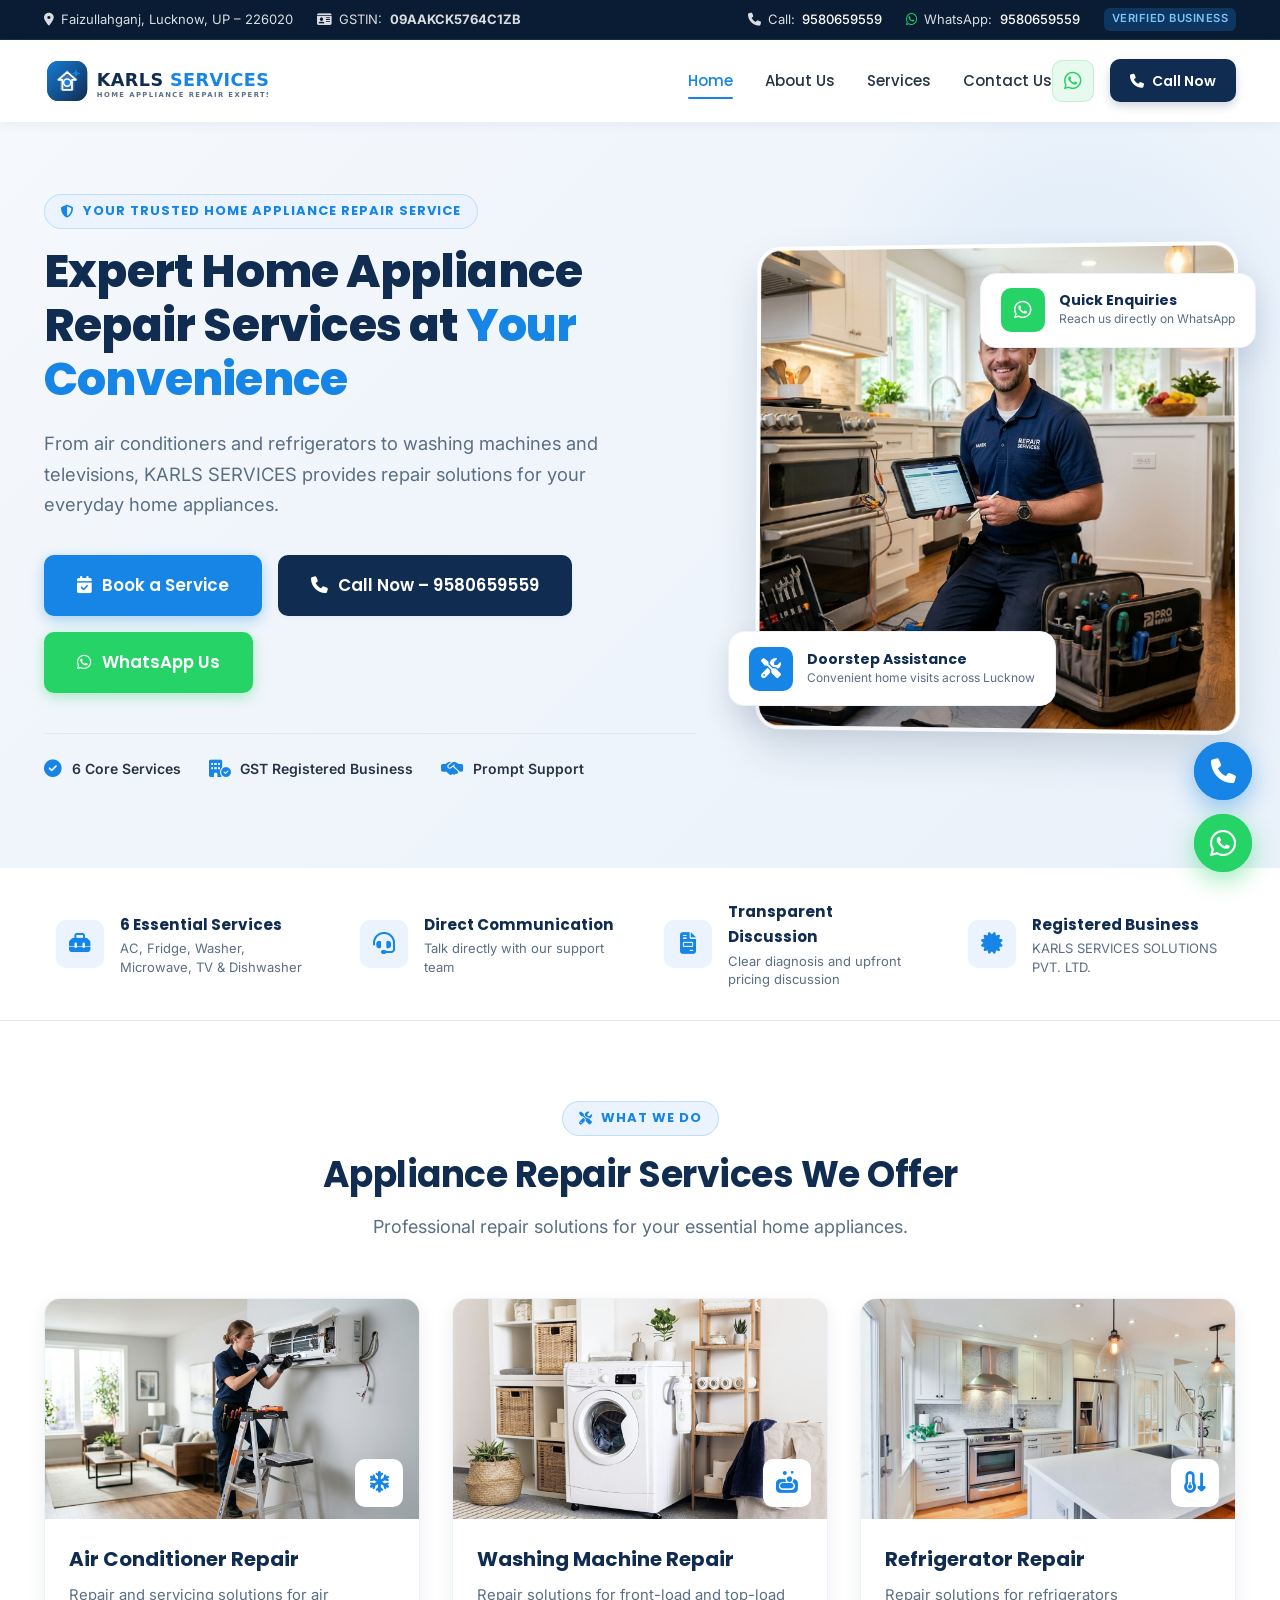
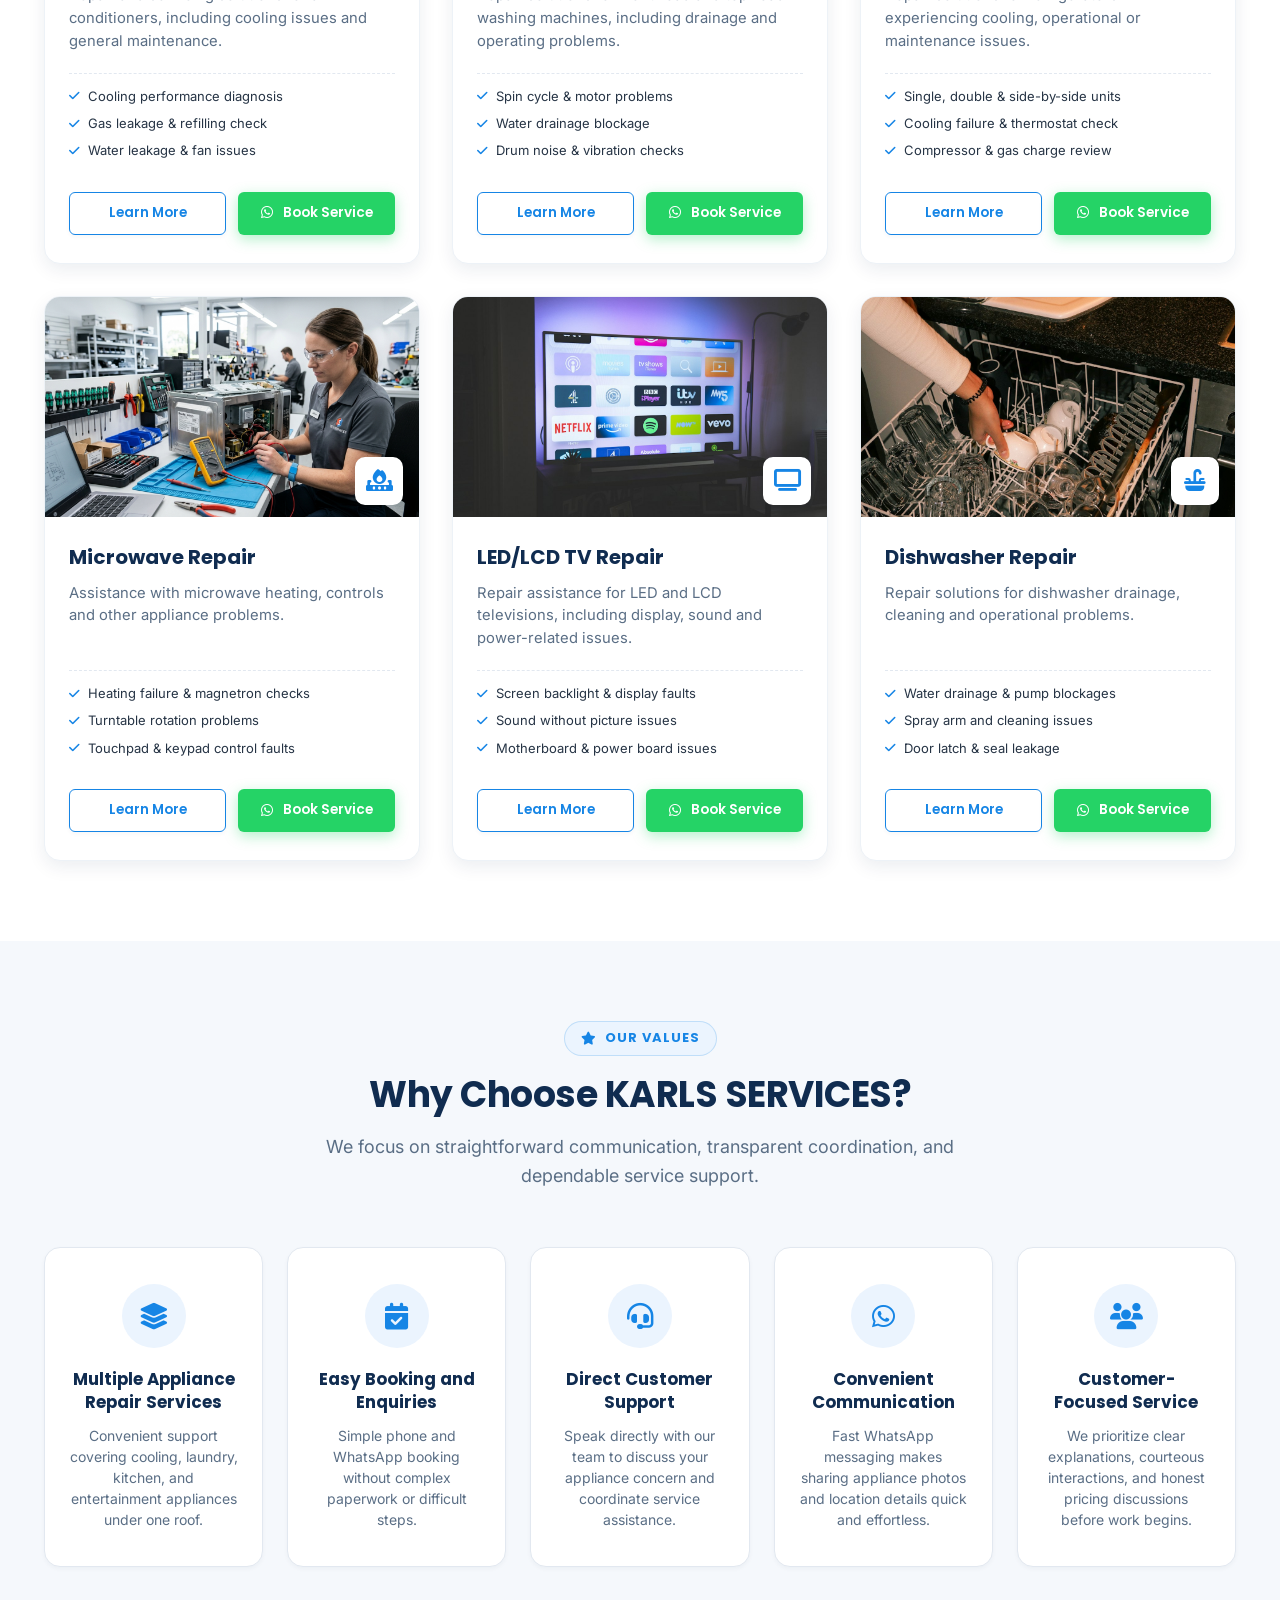
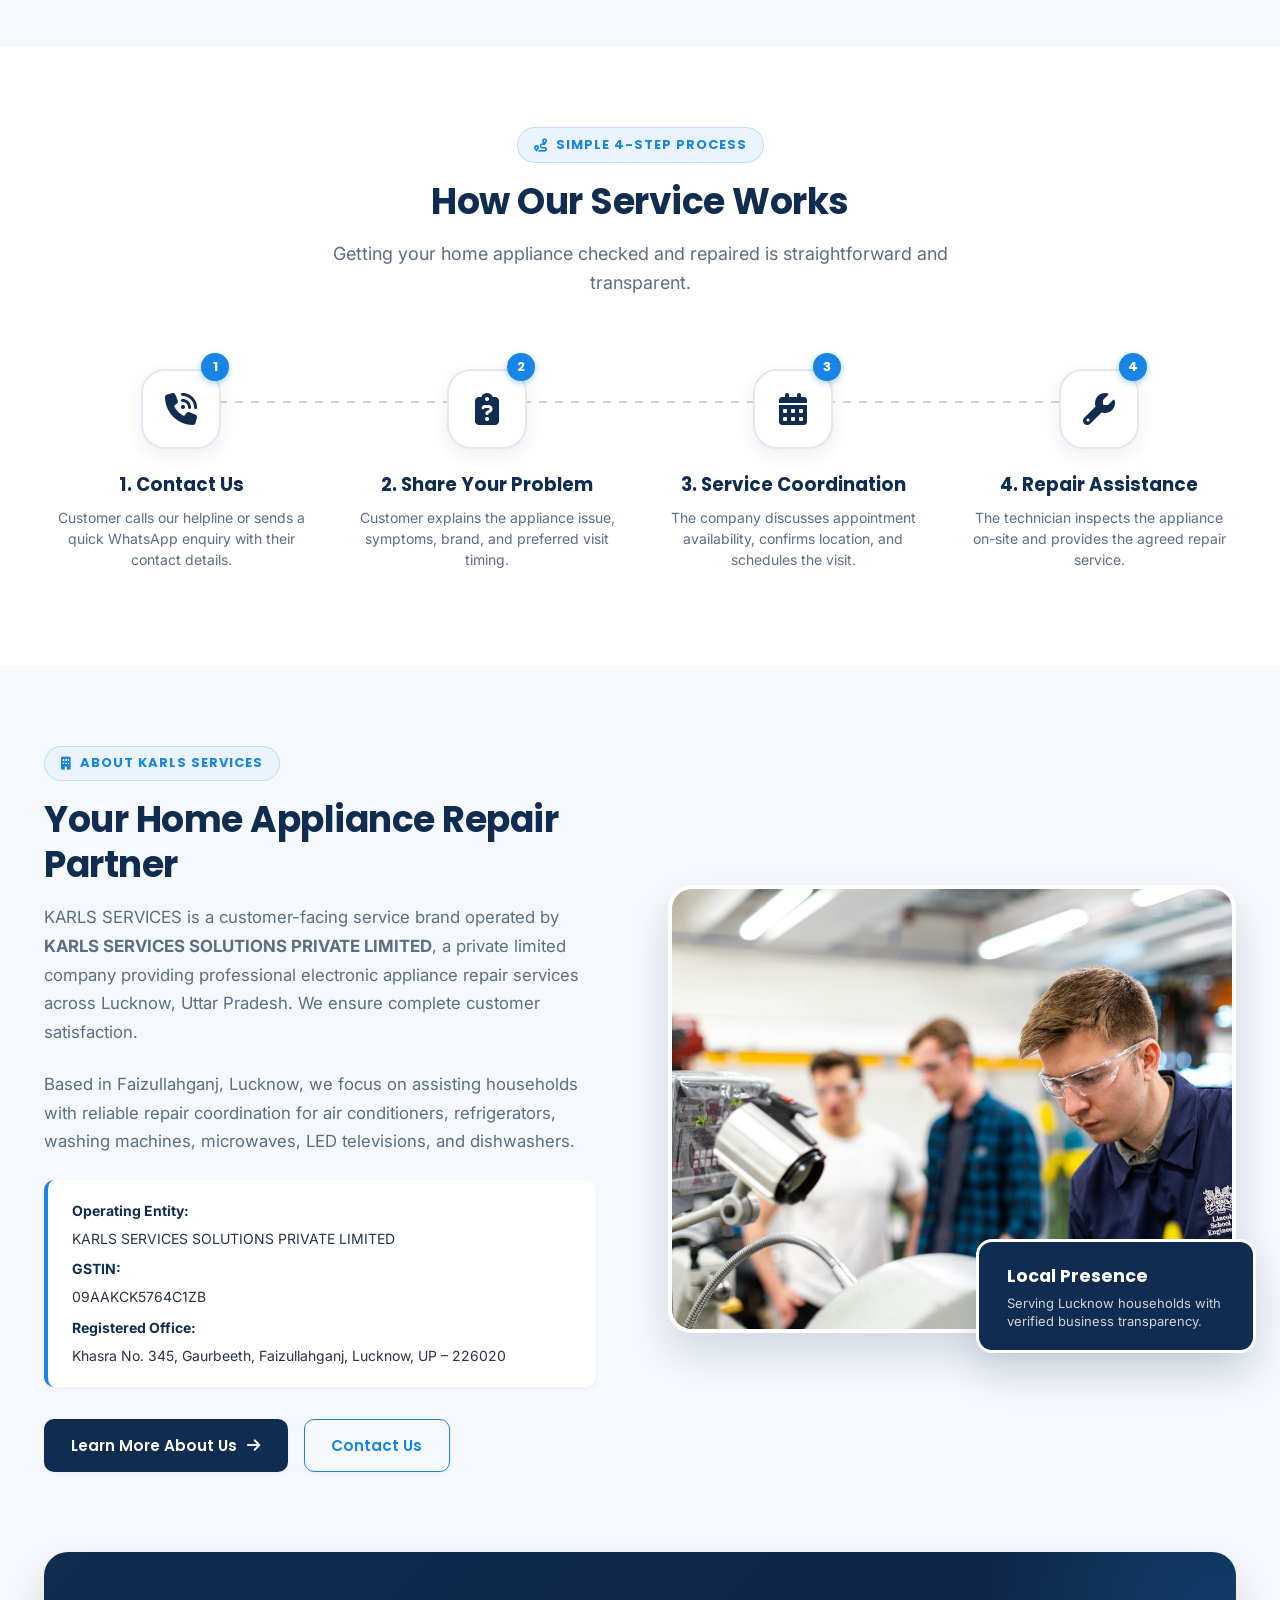
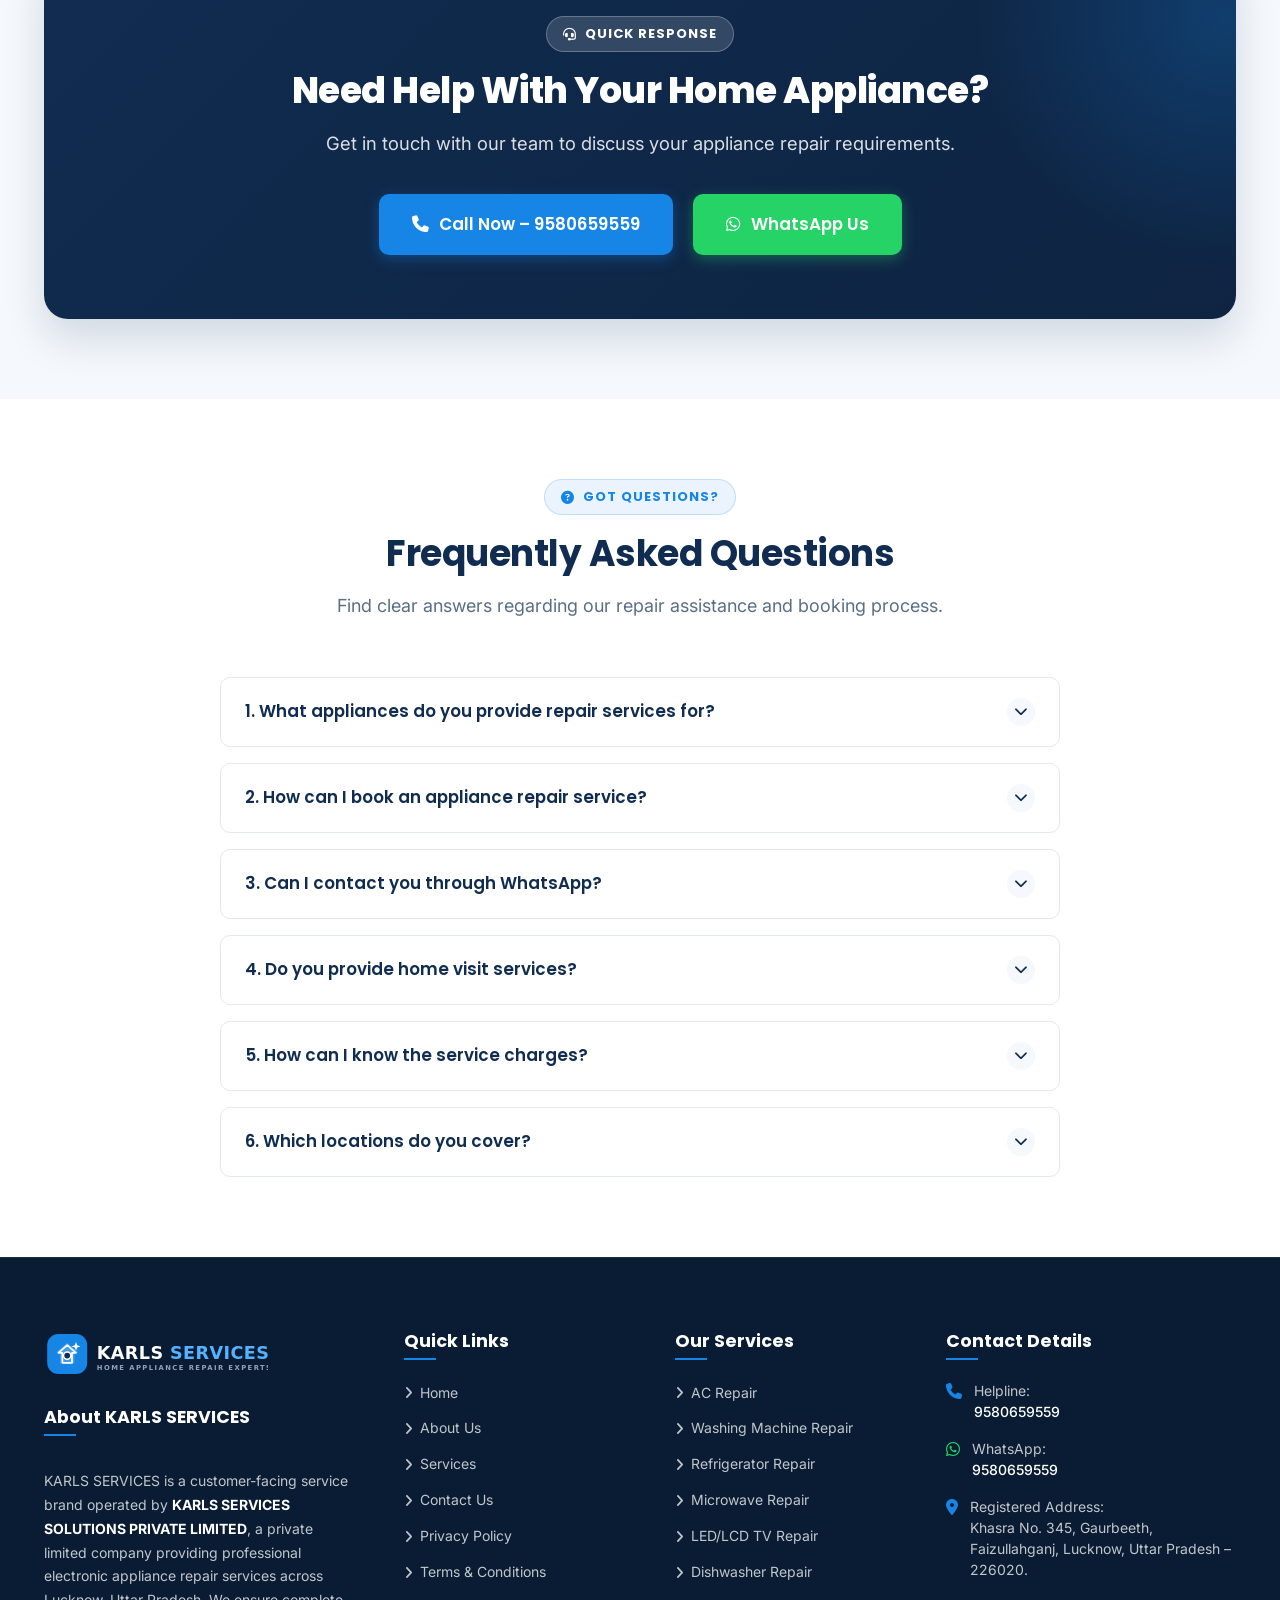
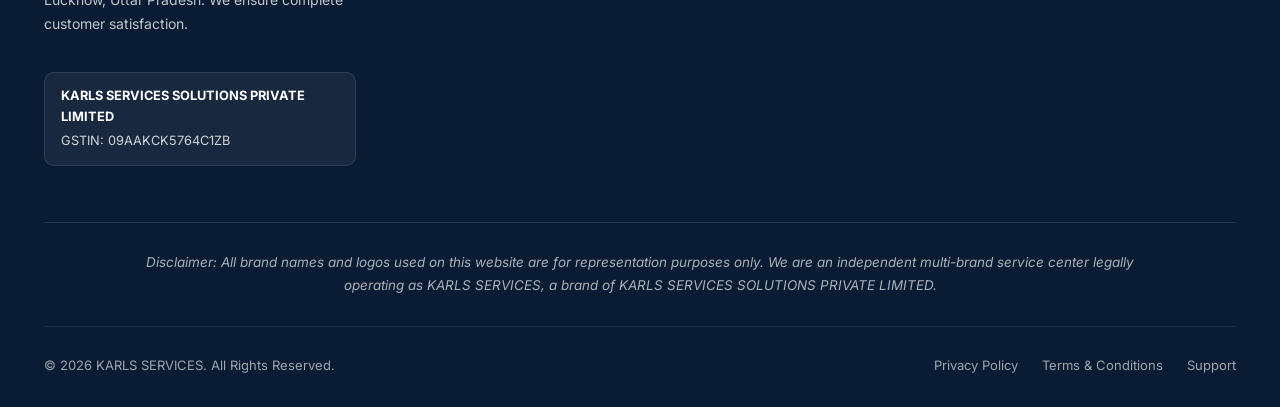
==== index.html @ 0b70fb30 "Fix floating Call and WhatsApp buttons staying permanently visible on scroll across all devices" ====
<!DOCTYPE html>
<html lang="en">
<head>
  <meta charset="UTF-8">
  <meta name="viewport" content="width=device-width, initial-scale=1.0">
  <title>KARLS SERVICES – Home Appliance Repair Experts in Lucknow</title>
  <meta name="description" content="KARLS SERVICES provides professional repair and servicing solutions for air conditioners, refrigerators, washing machines, microwaves, LED/LCD TVs and dishwashers in Lucknow.">
  <meta name="keywords" content="KARLS SERVICES, appliance repair Lucknow, AC repair, washing machine repair, refrigerator repair, microwave repair, TV repair, dishwasher repair">
  <meta name="author" content="KARLS SERVICES SOLUTIONS PRIVATE LIMITED">
  <meta name="theme-color" content="#102C50">

  <!-- Open Graph / Facebook -->
  <meta property="og:type" content="website">
  <meta property="og:url" content="https://karlsservices.com/">
  <meta property="og:title" content="KARLS SERVICES – Home Appliance Repair Experts">
  <meta property="og:description" content="Professional repair solutions for your essential home appliances: AC, Refrigerator, Washing Machine, Microwave, TV & Dishwasher.">
  <meta property="og:image" content="assets/images/hero-technician.jpg">

  <!-- Favicon -->
  <link rel="icon" type="image/svg+xml" href="assets/icons/favicon.svg">

  <!-- Google Fonts: Poppins & Inter -->
  <link rel="preconnect" href="https://fonts.googleapis.com">
  <link rel="preconnect" href="https://fonts.gstatic.com" crossorigin>
  <link href="https://fonts.googleapis.com/css2?family=Inter:wght@400;500;600;700&family=Poppins:wght@500;600;700;800&display=swap" rel="stylesheet">

  <!-- Font Awesome Icons -->
  <link rel="stylesheet" href="https://cdnjs.cloudflare.com/ajax/libs/font-awesome/6.5.1/css/all.min.css">

  <!-- Custom Stylesheet -->
  <link rel="stylesheet" href="css/style.css">

  <!-- Schema.org LocalBusiness Structured Data -->
  <script type="application/ld+json">
  {
    "@context": "https://schema.org",
    "@type": "HomeAndConstructionBusiness",
    "name": "KARLS SERVICES",
    "legalName": "KARLS SERVICES SOLUTIONS PRIVATE LIMITED",
    "url": "https://karlsservices.com/",
    "logo": "https://karlsservices.com/assets/icons/logo.svg",
    "image": "https://karlsservices.com/assets/images/hero-technician.jpg",
    "description": "Professional repair and servicing solutions for home appliances including ACs, refrigerators, washing machines, microwaves, televisions, and dishwashers.",
    "telephone": "+919580659559",
    "taxID": "09AAKCK5764C1ZB",
    "address": {
      "@type": "PostalAddress",
      "streetAddress": "Khasra No. 345, Gaurbeeth, Faizullahganj",
      "addressLocality": "Lucknow",
      "addressRegion": "Uttar Pradesh",
      "postalCode": "226020",
      "addressCountry": "IN"
    },
    "geo": {
      "@type": "GeoCoordinates",
      "latitude": 26.9075,
      "longitude": 80.9328
    },
    "areaServed": {
      "@type": "City",
      "name": "Lucknow"
    },
    "hasOfferCatalog": {
      "@type": "OfferCatalog",
      "name": "Home Appliance Repair Services",
      "itemListElement": [
        {
          "@type": "Offer",
          "itemOffered": {
            "@type": "Service",
            "name": "Air Conditioner Repair"
          }
        },
        {
          "@type": "Offer",
          "itemOffered": {
            "@type": "Service",
            "name": "Washing Machine Repair"
          }
        },
        {
          "@type": "Offer",
          "itemOffered": {
            "@type": "Service",
            "name": "Refrigerator Repair"
          }
        },
        {
          "@type": "Offer",
          "itemOffered": {
            "@type": "Service",
            "name": "Microwave Repair"
          }
        },
        {
          "@type": "Offer",
          "itemOffered": {
            "@type": "Service",
            "name": "LED/LCD TV Repair"
          }
        },
        {
          "@type": "Offer",
          "itemOffered": {
            "@type": "Service",
            "name": "Dishwasher Repair"
          }
        }
      ]
    }
  }
  </script>
</head>
<body>

  <!-- Top Informational Bar -->
  <div class="top-bar">
    <div class="container">
      <div class="top-bar-content">
        <div class="top-bar-left">
          <span class="top-bar-item">
            <i class="fa-solid fa-location-dot"></i>
            Faizullahganj, Lucknow, UP – 226020
          </span>
          <span class="top-bar-item">
            <i class="fa-solid fa-id-card"></i>
            GSTIN: <strong>09AAKCK5764C1ZB</strong>
          </span>
        </div>
        <div class="top-bar-right">
          <span class="top-bar-item">
            <i class="fa-solid fa-phone"></i>
            Call: <a href="tel:+919580659559">9580659559</a>
          </span>
          <span class="top-bar-item">
            <i class="fa-brands fa-whatsapp" style="color: #25D366;"></i>
            WhatsApp: <a href="https://wa.me/919580659559" target="_blank" rel="noopener">9580659559</a>
          </span>
          <span class="top-bar-badge">Verified Business</span>
        </div>
      </div>
    </div>
  </div>

  <!-- Sticky Header & Navigation -->
  <header class="site-header">
    <div class="container">
      <div class="nav-container">
        <!-- Logo -->
        <a href="index.html" class="brand-logo" aria-label="KARLS SERVICES Home">
          <img src="assets/icons/logo.svg" alt="KARLS SERVICES Logo" class="brand-logo-img">
        </a>

        <!-- Main Navigation Links -->
        <nav class="main-navigation" aria-label="Primary Navigation">
          <ul class="nav-menu">
            <li><a href="index.html" class="nav-link active">Home</a></li>
            <li><a href="about.html" class="nav-link">About Us</a></li>
            <li><a href="services.html" class="nav-link">Services</a></li>
            <li><a href="contact.html" class="nav-link">Contact Us</a></li>
          </ul>

          <div class="nav-actions">
            <a href="https://wa.me/919580659559" class="header-whatsapp-btn" target="_blank" rel="noopener" aria-label="WhatsApp KARLS SERVICES">
              <i class="fa-brands fa-whatsapp"></i>
            </a>
            <a href="tel:+919580659559" class="header-phone-btn">
              <i class="fa-solid fa-phone"></i>
              <span>Call Now</span>
            </a>
          </div>
        </nav>

        <!-- Mobile Hamburger Button -->
        <button class="hamburger-btn" aria-label="Toggle navigation menu" aria-expanded="false">
          <span class="hamburger-line"></span>
          <span class="hamburger-line"></span>
          <span class="hamburger-line"></span>
        </button>
      </div>
    </div>
  </header>

  <!-- Hero Section -->
  <section class="hero-section">
    <div class="container">
      <div class="hero-grid">
        <!-- Left Column: Content -->
        <div class="hero-content reveal-fade-up">
          <div class="section-badge">
            <i class="fa-solid fa-shield-halved"></i>
            YOUR TRUSTED HOME APPLIANCE REPAIR SERVICE
          </div>
          <h1 class="hero-heading">
            Expert Home Appliance Repair Services at <span class="highlight">Your Convenience</span>
          </h1>
          <p class="hero-description">
            From air conditioners and refrigerators to washing machines and televisions, KARLS SERVICES provides repair solutions for your everyday home appliances.
          </p>
          <div class="hero-actions">
            <a href="contact.html" class="btn btn-primary btn-lg">
              <i class="fa-solid fa-calendar-check"></i>
              Book a Service
            </a>
            <a href="tel:+919580659559" class="btn btn-navy btn-lg">
              <i class="fa-solid fa-phone"></i>
              Call Now – 9580659559
            </a>
            <a href="https://wa.me/919580659559" class="btn btn-whatsapp btn-lg" target="_blank" rel="noopener">
              <i class="fa-brands fa-whatsapp"></i>
              WhatsApp Us
            </a>
          </div>
          <div class="hero-trust-bar">
            <div class="trust-item">
              <i class="fa-solid fa-circle-check"></i>
              <span>6 Core Services</span>
            </div>
            <div class="trust-item">
              <i class="fa-solid fa-building-circle-check"></i>
              <span>GST Registered Business</span>
            </div>
            <div class="trust-item">
              <i class="fa-solid fa-handshake-simple"></i>
              <span>Prompt Support</span>
            </div>
          </div>
        </div>

        <!-- Right Column: Visual -->
        <div class="hero-image-wrapper reveal-fade-up">
          <div class="hero-image-card">
            <img src="assets/images/hero-technician.jpg" alt="KARLS SERVICES appliance repair technician working professionally" class="hero-img">
          </div>
          <!-- Floating highlight badges -->
          <div class="hero-floating-badge hero-badge-1">
            <div class="badge-icon-box badge-icon-blue">
              <i class="fa-solid fa-screwdriver-wrench"></i>
            </div>
            <div>
              <div class="badge-text-title">Doorstep Assistance</div>
              <div class="badge-text-sub">Convenient home visits across Lucknow</div>
            </div>
          </div>
          <div class="hero-floating-badge hero-badge-2">
            <div class="badge-icon-box badge-icon-green">
              <i class="fa-brands fa-whatsapp"></i>
            </div>
            <div>
              <div class="badge-text-title">Quick Enquiries</div>
              <div class="badge-text-sub">Reach us directly on WhatsApp</div>
            </div>
          </div>
        </div>
      </div>
    </div>
  </section>

  <!-- Quick Highlights Bar -->
  <section class="highlights-bar" aria-label="Key Highlights">
    <div class="container">
      <div class="highlights-grid">
        <div class="highlight-box">
          <div class="highlight-icon">
            <i class="fa-solid fa-toolbox"></i>
          </div>
          <div>
            <div class="highlight-title">6 Essential Services</div>
            <div class="highlight-desc">AC, Fridge, Washer, Microwave, TV & Dishwasher</div>
          </div>
        </div>
        <div class="highlight-box">
          <div class="highlight-icon">
            <i class="fa-solid fa-headset"></i>
          </div>
          <div>
            <div class="highlight-title">Direct Communication</div>
            <div class="highlight-desc">Talk directly with our support team</div>
          </div>
        </div>
        <div class="highlight-box">
          <div class="highlight-icon">
            <i class="fa-solid fa-file-invoice"></i>
          </div>
          <div>
            <div class="highlight-title">Transparent Discussion</div>
            <div class="highlight-desc">Clear diagnosis and upfront pricing discussion</div>
          </div>
        </div>
        <div class="highlight-box">
          <div class="highlight-icon">
            <i class="fa-solid fa-certificate"></i>
          </div>
          <div>
            <div class="highlight-title">Registered Business</div>
            <div class="highlight-desc">KARLS SERVICES SOLUTIONS PVT. LTD.</div>
          </div>
        </div>
      </div>
    </div>
  </section>

  <!-- Section 2: Our Services -->
  <section class="section section-alt" id="services">
    <div class="container">
      <div class="section-header reveal-fade-up">
        <div class="section-badge">
          <i class="fa-solid fa-screwdriver-wrench"></i>
          What We Do
        </div>
        <h2 class="section-title">Appliance Repair Services We Offer</h2>
        <p class="section-subtitle">
          Professional repair solutions for your essential home appliances.
        </p>
      </div>

      <div class="services-grid">
        <!-- Service Card 1: AC Repair -->
        <article class="service-card reveal-fade-up">
          <div class="service-image-container">
            <img src="assets/images/ac-repair.jpg" alt="Air conditioner servicing and repair by KARLS SERVICES" class="service-img" loading="lazy">
            <div class="service-icon-tag" aria-hidden="true">
              <i class="fa-solid fa-snowflake"></i>
            </div>
          </div>
          <div class="service-content">
            <h3 class="service-title">Air Conditioner Repair</h3>
            <p class="service-desc">
              Repair and servicing solutions for air conditioners, including cooling issues and general maintenance.
            </p>
            <ul class="service-features-list">
              <li><i class="fa-solid fa-check"></i> Cooling performance diagnosis</li>
              <li><i class="fa-solid fa-check"></i> Gas leakage & refilling check</li>
              <li><i class="fa-solid fa-check"></i> Water leakage & fan issues</li>
            </ul>
            <div class="service-card-actions">
              <a href="services.html#service-ac" class="btn btn-outline-accent btn-sm">Learn More</a>
              <a href="https://wa.me/919580659559?text=Hello%20KARLS%20SERVICES%2C%20I%20would%20like%20to%20enquire%20about%20Air%20Conditioner%20Repair." class="btn btn-whatsapp btn-sm" target="_blank" rel="noopener">
                <i class="fa-brands fa-whatsapp"></i> Book Service
              </a>
            </div>
          </div>
        </article>

        <!-- Service Card 2: Washing Machine Repair -->
        <article class="service-card reveal-fade-up">
          <div class="service-image-container">
            <img src="assets/images/washing-machine-repair.jpg" alt="Washing machine repair service in Lucknow" class="service-img" loading="lazy">
            <div class="service-icon-tag" aria-hidden="true">
              <i class="fa-solid fa-soap"></i>
            </div>
          </div>
          <div class="service-content">
            <h3 class="service-title">Washing Machine Repair</h3>
            <p class="service-desc">
              Repair solutions for front-load and top-load washing machines, including drainage and operating problems.
            </p>
            <ul class="service-features-list">
              <li><i class="fa-solid fa-check"></i> Spin cycle & motor problems</li>
              <li><i class="fa-solid fa-check"></i> Water drainage blockage</li>
              <li><i class="fa-solid fa-check"></i> Drum noise & vibration checks</li>
            </ul>
            <div class="service-card-actions">
              <a href="services.html#service-washing" class="btn btn-outline-accent btn-sm">Learn More</a>
              <a href="https://wa.me/919580659559?text=Hello%20KARLS%20SERVICES%2C%20I%20would%20like%20to%20enquire%20about%20Washing%20Machine%20Repair." class="btn btn-whatsapp btn-sm" target="_blank" rel="noopener">
                <i class="fa-brands fa-whatsapp"></i> Book Service
              </a>
            </div>
          </div>
        </article>

        <!-- Service Card 3: Refrigerator Repair -->
        <article class="service-card reveal-fade-up">
          <div class="service-image-container">
            <img src="assets/images/refrigerator-repair.jpg" alt="Refrigerator maintenance and cooling repair" class="service-img" loading="lazy">
            <div class="service-icon-tag" aria-hidden="true">
              <i class="fa-solid fa-temperature-arrow-down"></i>
            </div>
          </div>
          <div class="service-content">
            <h3 class="service-title">Refrigerator Repair</h3>
            <p class="service-desc">
              Repair solutions for refrigerators experiencing cooling, operational or maintenance issues.
            </p>
            <ul class="service-features-list">
              <li><i class="fa-solid fa-check"></i> Single, double & side-by-side units</li>
              <li><i class="fa-solid fa-check"></i> Cooling failure & thermostat check</li>
              <li><i class="fa-solid fa-check"></i> Compressor & gas charge review</li>
            </ul>
            <div class="service-card-actions">
              <a href="services.html#service-fridge" class="btn btn-outline-accent btn-sm">Learn More</a>
              <a href="https://wa.me/919580659559?text=Hello%20KARLS%20SERVICES%2C%20I%20would%20like%20to%20enquire%20about%20Refrigerator%20Repair." class="btn btn-whatsapp btn-sm" target="_blank" rel="noopener">
                <i class="fa-brands fa-whatsapp"></i> Book Service
              </a>
            </div>
          </div>
        </article>

        <!-- Service Card 4: Microwave Repair -->
        <article class="service-card reveal-fade-up">
          <div class="service-image-container">
            <img src="assets/images/microwave-repair.jpg" alt="Countertop and convection microwave oven repair" class="service-img" loading="lazy">
            <div class="service-icon-tag" aria-hidden="true">
              <i class="fa-solid fa-fire-burner"></i>
            </div>
          </div>
          <div class="service-content">
            <h3 class="service-title">Microwave Repair</h3>
            <p class="service-desc">
              Assistance with microwave heating, controls and other appliance problems.
            </p>
            <ul class="service-features-list">
              <li><i class="fa-solid fa-check"></i> Heating failure & magnetron checks</li>
              <li><i class="fa-solid fa-check"></i> Turntable rotation problems</li>
              <li><i class="fa-solid fa-check"></i> Touchpad & keypad control faults</li>
            </ul>
            <div class="service-card-actions">
              <a href="services.html#service-microwave" class="btn btn-outline-accent btn-sm">Learn More</a>
              <a href="https://wa.me/919580659559?text=Hello%20KARLS%20SERVICES%2C%20I%20would%20like%20to%20enquire%20about%20Microwave%20Repair." class="btn btn-whatsapp btn-sm" target="_blank" rel="noopener">
                <i class="fa-brands fa-whatsapp"></i> Book Service
              </a>
            </div>
          </div>
        </article>

        <!-- Service Card 5: LED/LCD TV Repair -->
        <article class="service-card reveal-fade-up">
          <div class="service-image-container">
            <img src="assets/images/tv-repair.jpg" alt="Smart LED and LCD TV repair technician diagnostic" class="service-img" loading="lazy">
            <div class="service-icon-tag" aria-hidden="true">
              <i class="fa-solid fa-tv"></i>
            </div>
          </div>
          <div class="service-content">
            <h3 class="service-title">LED/LCD TV Repair</h3>
            <p class="service-desc">
              Repair assistance for LED and LCD televisions, including display, sound and power-related issues.
            </p>
            <ul class="service-features-list">
              <li><i class="fa-solid fa-check"></i> Screen backlight & display faults</li>
              <li><i class="fa-solid fa-check"></i> Sound without picture issues</li>
              <li><i class="fa-solid fa-check"></i> Motherboard & power board issues</li>
            </ul>
            <div class="service-card-actions">
              <a href="services.html#service-tv" class="btn btn-outline-accent btn-sm">Learn More</a>
              <a href="https://wa.me/919580659559?text=Hello%20KARLS%20SERVICES%2C%20I%20would%20like%20to%20enquire%20about%20LED%20LCD%20TV%20Repair." class="btn btn-whatsapp btn-sm" target="_blank" rel="noopener">
                <i class="fa-brands fa-whatsapp"></i> Book Service
              </a>
            </div>
          </div>
        </article>

        <!-- Service Card 6: Dishwasher Repair -->
        <article class="service-card reveal-fade-up">
          <div class="service-image-container">
            <img src="assets/images/dishwasher-repair.jpg" alt="Dishwasher drainage and operational repair" class="service-img" loading="lazy">
            <div class="service-icon-tag" aria-hidden="true">
              <i class="fa-solid fa-sink"></i>
            </div>
          </div>
          <div class="service-content">
            <h3 class="service-title">Dishwasher Repair</h3>
            <p class="service-desc">
              Repair solutions for dishwasher drainage, cleaning and operational problems.
            </p>
            <ul class="service-features-list">
              <li><i class="fa-solid fa-check"></i> Water drainage & pump blockages</li>
              <li><i class="fa-solid fa-check"></i> Spray arm and cleaning issues</li>
              <li><i class="fa-solid fa-check"></i> Door latch & seal leakage</li>
            </ul>
            <div class="service-card-actions">
              <a href="services.html#service-dishwasher" class="btn btn-outline-accent btn-sm">Learn More</a>
              <a href="https://wa.me/919580659559?text=Hello%20KARLS%20SERVICES%2C%20I%20would%20like%20to%20enquire%20about%20Dishwasher%20Repair." class="btn btn-whatsapp btn-sm" target="_blank" rel="noopener">
                <i class="fa-brands fa-whatsapp"></i> Book Service
              </a>
            </div>
          </div>
        </article>
      </div>
    </div>
  </section>

  <!-- Section 3: Why Choose Us? -->
  <section class="section" id="why-choose-us">
    <div class="container">
      <div class="section-header reveal-fade-up">
        <div class="section-badge">
          <i class="fa-solid fa-star"></i>
          Our Values
        </div>
        <h2 class="section-title">Why Choose KARLS SERVICES?</h2>
        <p class="section-subtitle">
          We focus on straightforward communication, transparent coordination, and dependable service support.
        </p>
      </div>

      <div class="features-grid">
        <!-- Feature 1 -->
        <div class="feature-card reveal-fade-up">
          <div class="feature-icon-wrap">
            <i class="fa-solid fa-layer-group"></i>
          </div>
          <h3 class="feature-title">Multiple Appliance Repair Services</h3>
          <p class="feature-desc">
            Convenient support covering cooling, laundry, kitchen, and entertainment appliances under one roof.
          </p>
        </div>

        <!-- Feature 2 -->
        <div class="feature-card reveal-fade-up">
          <div class="feature-icon-wrap">
            <i class="fa-solid fa-calendar-check"></i>
          </div>
          <h3 class="feature-title">Easy Booking and Enquiries</h3>
          <p class="feature-desc">
            Simple phone and WhatsApp booking without complex paperwork or difficult steps.
          </p>
        </div>

        <!-- Feature 3 -->
        <div class="feature-card reveal-fade-up">
          <div class="feature-icon-wrap">
            <i class="fa-solid fa-headset"></i>
          </div>
          <h3 class="feature-title">Direct Customer Support</h3>
          <p class="feature-desc">
            Speak directly with our team to discuss your appliance concern and coordinate service assistance.
          </p>
        </div>

        <!-- Feature 4 -->
        <div class="feature-card reveal-fade-up">
          <div class="feature-icon-wrap">
            <i class="fa-brands fa-whatsapp"></i>
          </div>
          <h3 class="feature-title">Convenient Communication</h3>
          <p class="feature-desc">
            Fast WhatsApp messaging makes sharing appliance photos and location details quick and effortless.
          </p>
        </div>

        <!-- Feature 5 -->
        <div class="feature-card reveal-fade-up">
          <div class="feature-icon-wrap">
            <i class="fa-solid fa-users"></i>
          </div>
          <h3 class="feature-title">Customer-Focused Service</h3>
          <p class="feature-desc">
            We prioritize clear explanations, courteous interactions, and honest pricing discussions before work begins.
          </p>
        </div>
      </div>
    </div>
  </section>

  <!-- Section 4: How Our Service Works -->
  <section class="section section-alt" id="how-it-works">
    <div class="container">
      <div class="section-header reveal-fade-up">
        <div class="section-badge">
          <i class="fa-solid fa-route"></i>
          Simple 4-Step Process
        </div>
        <h2 class="section-title">How Our Service Works</h2>
        <p class="section-subtitle">
          Getting your home appliance checked and repaired is straightforward and transparent.
        </p>
      </div>

      <div class="process-grid reveal-fade-up">
        <div class="process-connector" aria-hidden="true"></div>

        <!-- Step 1 -->
        <div class="process-step">
          <div class="step-number-badge">1</div>
          <div class="step-icon-box">
            <i class="fa-solid fa-phone-volume"></i>
          </div>
          <h3 class="step-title">1. Contact Us</h3>
          <p class="step-desc">
            Customer calls our helpline or sends a quick WhatsApp enquiry with their contact details.
          </p>
        </div>

        <!-- Step 2 -->
        <div class="process-step">
          <div class="step-number-badge">2</div>
          <div class="step-icon-box">
            <i class="fa-solid fa-clipboard-question"></i>
          </div>
          <h3 class="step-title">2. Share Your Problem</h3>
          <p class="step-desc">
            Customer explains the appliance issue, symptoms, brand, and preferred visit timing.
          </p>
        </div>

        <!-- Step 3 -->
        <div class="process-step">
          <div class="step-number-badge">3</div>
          <div class="step-icon-box">
            <i class="fa-solid fa-calendar-days"></i>
          </div>
          <h3 class="step-title">3. Service Coordination</h3>
          <p class="step-desc">
            The company discusses appointment availability, confirms location, and schedules the visit.
          </p>
        </div>

        <!-- Step 4 -->
        <div class="process-step">
          <div class="step-number-badge">4</div>
          <div class="step-icon-box">
            <i class="fa-solid fa-wrench"></i>
          </div>
          <h3 class="step-title">4. Repair Assistance</h3>
          <p class="step-desc">
            The technician inspects the appliance on-site and provides the agreed repair service.
          </p>
        </div>
      </div>
    </div>
  </section>

  <!-- Section 5: About Company -->
  <section class="section" id="about-overview">
    <div class="container">
      <div class="about-grid">
        <div class="about-content-block reveal-fade-up">
          <div class="section-badge">
            <i class="fa-solid fa-building"></i>
            About KARLS SERVICES
          </div>
          <h2 class="section-title">Your Home Appliance Repair Partner</h2>
          <p class="about-text">
            KARLS SERVICES is a customer-facing service brand operated by <strong>KARLS SERVICES SOLUTIONS PRIVATE LIMITED</strong>, a private limited company providing professional electronic appliance repair services across Lucknow, Uttar Pradesh. We ensure complete customer satisfaction.
          </p>
          <p class="about-text">
            Based in Faizullahganj, Lucknow, we focus on assisting households with reliable repair coordination for air conditioners, refrigerators, washing machines, microwaves, LED televisions, and dishwashers.
          </p>

          <div class="legal-info-card">
            <div class="legal-info-row">
              <span class="legal-label">Operating Entity:</span>
              <span class="legal-value">KARLS SERVICES SOLUTIONS PRIVATE LIMITED</span>
            </div>
            <div class="legal-info-row" style="margin-top: 0.5rem;">
              <span class="legal-label">GSTIN:</span>
              <span class="legal-value">09AAKCK5764C1ZB</span>
            </div>
            <div class="legal-info-row" style="margin-top: 0.5rem;">
              <span class="legal-label">Registered Office:</span>
              <span class="legal-value">Khasra No. 345, Gaurbeeth, Faizullahganj, Lucknow, UP – 226020</span>
            </div>
          </div>

          <div style="display: flex; gap: 1rem; flex-wrap: wrap;">
            <a href="about.html" class="btn btn-navy">
              Learn More About Us
              <i class="fa-solid fa-arrow-right"></i>
            </a>
            <a href="contact.html" class="btn btn-outline-accent">
              Contact Us
            </a>
          </div>
        </div>

        <div class="about-image-wrapper reveal-fade-up">
          <div class="about-image-card">
            <img src="assets/images/about-company.jpg" alt="KARLS SERVICES professional appliance servicing" class="about-img" loading="lazy">
          </div>
          <div class="about-experience-card">
            <div class="about-badge-title">Local Presence</div>
            <div class="about-badge-text">Serving Lucknow households with verified business transparency.</div>
          </div>
        </div>
      </div>
    </div>
  </section>

  <!-- Section 6: Call-to-Action Banner -->
  <section class="section" style="padding-top: 0;">
    <div class="container">
      <div class="cta-banner reveal-fade-up">
        <div class="cta-banner-content">
          <div class="section-badge badge-white">
            <i class="fa-solid fa-headset"></i>
            Quick Response
          </div>
          <h2 class="cta-title">Need Help With Your Home Appliance?</h2>
          <p class="cta-description">
            Get in touch with our team to discuss your appliance repair requirements.
          </p>
          <div class="cta-buttons">
            <a href="tel:+919580659559" class="btn btn-primary btn-lg">
              <i class="fa-solid fa-phone"></i>
              Call Now – 9580659559
            </a>
            <a href="https://wa.me/919580659559" class="btn btn-whatsapp btn-lg" target="_blank" rel="noopener">
              <i class="fa-brands fa-whatsapp"></i>
              WhatsApp Us
            </a>
          </div>
        </div>
      </div>
    </div>
  </section>

  <!-- Section 7: Frequently Asked Questions -->
  <section class="section section-alt" id="faq">
    <div class="container">
      <div class="section-header reveal-fade-up">
        <div class="section-badge">
          <i class="fa-solid fa-circle-question"></i>
          Got Questions?
        </div>
        <h2 class="section-title">Frequently Asked Questions</h2>
        <p class="section-subtitle">
          Find clear answers regarding our repair assistance and booking process.
        </p>
      </div>

      <div class="faq-accordion reveal-fade-up">
        <!-- Question 1 -->
        <div class="faq-item">
          <button class="faq-question-btn" type="button" aria-expanded="false">
            <span>1. What appliances do you provide repair services for?</span>
            <div class="faq-icon"><i class="fa-solid fa-chevron-down"></i></div>
          </button>
          <div class="faq-answer">
            <div class="faq-answer-inner">
              We provide repair and servicing assistance for six essential household appliances: Air Conditioners (split and window), Washing Machines (front-load and top-load), Refrigerators (single door, double door, and multi-door), Microwave Ovens, LED/LCD Televisions, and Dishwashers.
            </div>
          </div>
        </div>

        <!-- Question 2 -->
        <div class="faq-item">
          <button class="faq-question-btn" type="button" aria-expanded="false">
            <span>2. How can I book an appliance repair service?</span>
            <div class="faq-icon"><i class="fa-solid fa-chevron-down"></i></div>
          </button>
          <div class="faq-answer">
            <div class="faq-answer-inner">
              Booking is simple: you can call our phone helpline directly at <a href="tel:+919580659559">9580659559</a> or send an enquiry through WhatsApp. You can also fill out the enquiry form on our <a href="contact.html">Contact Us</a> page which opens WhatsApp pre-filled with your details.
            </div>
          </div>
        </div>

        <!-- Question 3 -->
        <div class="faq-item">
          <button class="faq-question-btn" type="button" aria-expanded="false">
            <span>3. Can I contact you through WhatsApp?</span>
            <div class="faq-icon"><i class="fa-solid fa-chevron-down"></i></div>
          </button>
          <div class="faq-answer">
            <div class="faq-answer-inner">
              Yes, definitely! You can reach us directly on WhatsApp at <a href="https://wa.me/919580659559" target="_blank" rel="noopener">9580659559</a>. WhatsApp makes it very convenient to share the appliance issue, error codes, photos, and your service address.
            </div>
          </div>
        </div>

        <!-- Question 4 -->
        <div class="faq-item">
          <button class="faq-question-btn" type="button" aria-expanded="false">
            <span>4. Do you provide home visit services?</span>
            <div class="faq-icon"><i class="fa-solid fa-chevron-down"></i></div>
          </button>
          <div class="faq-answer">
            <div class="faq-answer-inner">
              Yes. Upon discussing your problem and confirming availability, a service technician visits your location to inspect the appliance and provide the agreed repair service.
            </div>
          </div>
        </div>

        <!-- Question 5 -->
        <div class="faq-item">
          <button class="faq-question-btn" type="button" aria-expanded="false">
            <span>5. How can I know the service charges?</span>
            <div class="faq-icon"><i class="fa-solid fa-chevron-down"></i></div>
          </button>
          <div class="faq-answer">
            <div class="faq-answer-inner">
              Service and inspection charges depend on the appliance type, nature of the fault, and required replacement parts. Our team discusses initial estimates when you reach out, and exact repair charges are confirmed following an on-site physical inspection by the technician before proceeding.
            </div>
          </div>
        </div>

        <!-- Question 6 -->
        <div class="faq-item">
          <button class="faq-question-btn" type="button" aria-expanded="false">
            <span>6. Which locations do you cover?</span>
            <div class="faq-icon"><i class="fa-solid fa-chevron-down"></i></div>
          </button>
          <div class="faq-answer">
            <div class="faq-answer-inner">
              We are based in Faizullahganj, Lucknow, and provide service assistance across major residential areas in Lucknow, Uttar Pradesh. Service availability in specific neighbourhoods is confirmed by our team when you contact us.
            </div>
          </div>
        </div>
      </div>
    </div>
  </section>

  <!-- Site Footer -->
  <footer class="site-footer">
    <div class="container">
      <div class="footer-grid">
        <!-- Col 1: Brand Info -->
        <div class="footer-brand-col">
          <a href="index.html" aria-label="KARLS SERVICES Home">
            <img src="assets/icons/logo-light.svg" alt="KARLS SERVICES Logo" class="footer-logo">
          </a>
          <h4 class="footer-heading" style="margin-top: 0.5rem; margin-bottom: 0.85rem;">About KARLS SERVICES</h4>
          <p class="footer-brand-desc">
            KARLS SERVICES is a customer-facing service brand operated by <strong>KARLS SERVICES SOLUTIONS PRIVATE LIMITED</strong>, a private limited company providing professional electronic appliance repair services across Lucknow, Uttar Pradesh. We ensure complete customer satisfaction.
          </p>
          <div class="footer-legal-tag">
            <strong>KARLS SERVICES SOLUTIONS PRIVATE LIMITED</strong>
            GSTIN: 09AAKCK5764C1ZB
          </div>
        </div>

        <!-- Col 2: Quick Links -->
        <div>
          <h4 class="footer-heading">Quick Links</h4>
          <ul class="footer-links-list">
            <li><a href="index.html"><i class="fa-solid fa-angle-right"></i> Home</a></li>
            <li><a href="about.html"><i class="fa-solid fa-angle-right"></i> About Us</a></li>
            <li><a href="services.html"><i class="fa-solid fa-angle-right"></i> Services</a></li>
            <li><a href="contact.html"><i class="fa-solid fa-angle-right"></i> Contact Us</a></li>
            <li><a href="privacy-policy.html"><i class="fa-solid fa-angle-right"></i> Privacy Policy</a></li>
            <li><a href="terms-and-conditions.html"><i class="fa-solid fa-angle-right"></i> Terms & Conditions</a></li>
          </ul>
        </div>

        <!-- Col 3: Services -->
        <div>
          <h4 class="footer-heading">Our Services</h4>
          <ul class="footer-links-list">
            <li><a href="services.html#service-ac"><i class="fa-solid fa-angle-right"></i> AC Repair</a></li>
            <li><a href="services.html#service-washing"><i class="fa-solid fa-angle-right"></i> Washing Machine Repair</a></li>
            <li><a href="services.html#service-fridge"><i class="fa-solid fa-angle-right"></i> Refrigerator Repair</a></li>
            <li><a href="services.html#service-microwave"><i class="fa-solid fa-angle-right"></i> Microwave Repair</a></li>
            <li><a href="services.html#service-tv"><i class="fa-solid fa-angle-right"></i> LED/LCD TV Repair</a></li>
            <li><a href="services.html#service-dishwasher"><i class="fa-solid fa-angle-right"></i> Dishwasher Repair</a></li>
          </ul>
        </div>

        <!-- Col 4: Contact & Address -->
        <div>
          <h4 class="footer-heading">Contact Details</h4>
          <div class="footer-contact-list">
            <div class="footer-contact-item">
              <i class="fa-solid fa-phone"></i>
              <div>
                <span>Helpline:</span><br>
                <a href="tel:+919580659559">9580659559</a>
              </div>
            </div>
            <div class="footer-contact-item">
              <i class="fa-brands fa-whatsapp" style="color: #25D366;"></i>
              <div>
                <span>WhatsApp:</span><br>
                <a href="https://wa.me/919580659559" target="_blank" rel="noopener">9580659559</a>
              </div>
            </div>
            <div class="footer-contact-item">
              <i class="fa-solid fa-location-dot"></i>
              <div>
                <span>Registered Address:</span><br>
                Khasra No. 345, Gaurbeeth, Faizullahganj, Lucknow, Uttar Pradesh – 226020.
              </div>
            </div>
          </div>
        </div>
      </div>

      <!-- Footer Disclaimer -->
      <div class="footer-disclaimer">
        <p>
          <em>Disclaimer: All brand names and logos used on this website are for representation purposes only. We are an independent multi-brand service center legally operating as KARLS SERVICES, a brand of KARLS SERVICES SOLUTIONS PRIVATE LIMITED.</em>
        </p>
      </div>

      <!-- Footer Bottom -->
      <div class="footer-bottom">
        <div>
          &copy; 2026 KARLS SERVICES. All Rights Reserved.
        </div>
        <div class="footer-bottom-links">
          <a href="privacy-policy.html">Privacy Policy</a>
          <a href="terms-and-conditions.html">Terms & Conditions</a>
          <a href="contact.html">Support</a>
        </div>
      </div>
    </div>
  </footer>

  <!-- Scripts -->
  <script src="js/script.js"></script>

  <!-- Floating Quick Contact Buttons (Call & WhatsApp) - Permanently Fixed on Top -->
  <aside class="floating-contact-group" aria-label="Quick Contact Actions">
    <!-- Floating Call Button -->
    <div class="floating-action-item">
      <div class="floating-tooltip">Call: 9580659559</div>
      <a href="tel:+919580659559" class="floating-btn floating-btn-call" aria-label="Call KARLS SERVICES">
        <i class="fa-solid fa-phone"></i>
      </a>
    </div>

    <!-- Floating WhatsApp Button -->
    <div class="floating-action-item">
      <div class="floating-tooltip">Chat on WhatsApp</div>
      <a href="https://wa.me/919580659559" class="floating-btn floating-btn-whatsapp" target="_blank" rel="noopener" aria-label="Open WhatsApp Chat">
        <i class="fa-brands fa-whatsapp"></i>
      </a>
    </div>
  </aside>
</body>
</html>
---- css/style.css ----
/* ==========================================================================
   KARLS SERVICES - HOME APPLIANCE REPAIR WEBSITE
   Main Stylesheet: Modern, Responsive, Accessible
   Colors:
     Primary: #102C50 (Dark Navy Blue)
     Secondary: #FFFFFF (White)
     Accent: #1685E5 (Bright Blue)
     Accent Dark: #0D69BA
     WhatsApp: #25D366
     WhatsApp Hover: #20BA5A
     Background: #F5F8FC (Light Grey)
     Background Alt: #EEF4FB
     Text Dark: #263445 (Dark Grey)
     Text Muted: #5A6E85
     Border: #E2E8F0
   ========================================================================== */

/* --------------------------------------------------------------------------
   CSS Variables / Design Tokens
   -------------------------------------------------------------------------- */
:root {
  --color-primary: #102C50;
  --color-primary-dark: #0A1C33;
  --color-primary-light: #1A3E6D;
  --color-accent: #1685E5;
  --color-accent-hover: #126ec2;
  --color-accent-subtle: #EBF4FE;
  --color-whatsapp: #25D366;
  --color-whatsapp-hover: #20ba5a;
  --color-whatsapp-subtle: #E8F9EE;
  --color-bg: #F5F8FC;
  --color-bg-alt: #EEF4FB;
  --color-white: #FFFFFF;
  --color-text: #263445;
  --color-text-muted: #5A6E85;
  --color-text-light: #8A99AD;
  --color-border: #E2E8F0;
  --color-border-light: #EDF2F7;
  --color-error: #DC2626;
  --color-success: #16A34A;

  --font-heading: 'Poppins', -apple-system, BlinkMacSystemFont, 'Segoe UI', Roboto, sans-serif;
  --font-body: 'Inter', -apple-system, BlinkMacSystemFont, 'Segoe UI', Roboto, sans-serif;

  --shadow-sm: 0 2px 4px rgba(16, 44, 80, 0.04);
  --shadow-md: 0 6px 18px rgba(16, 44, 80, 0.08);
  --shadow-lg: 0 14px 30px rgba(16, 44, 80, 0.12);
  --shadow-xl: 0 20px 40px rgba(16, 44, 80, 0.15);
  --shadow-card-hover: 0 18px 36px rgba(16, 44, 80, 0.14);

  --radius-sm: 6px;
  --radius-md: 10px;
  --radius-lg: 16px;
  --radius-xl: 24px;
  --radius-full: 9999px;

  --transition-fast: 0.18s ease;
  --transition-normal: 0.28s cubic-bezier(0.4, 0, 0.2, 1);
  --transition-slow: 0.45s cubic-bezier(0.4, 0, 0.2, 1);

  --header-height: 82px;
  --container-max: 1240px;
}

/* --------------------------------------------------------------------------
   Reset & Base Elements
   -------------------------------------------------------------------------- */
*,
*::before,
*::after {
  box-sizing: border-box;
  margin: 0;
  padding: 0;
}

html {
  font-size: 16px;
  scroll-behavior: smooth;
  -webkit-text-size-adjust: 100%;
  overflow-x: clip;
}

body {
  font-family: var(--font-body);
  color: var(--color-text);
  background-color: var(--color-bg);
  line-height: 1.6;
  overflow-x: clip;
  position: relative;
  min-height: 100vh;
  -webkit-font-smoothing: antialiased;
  -moz-osx-font-smoothing: grayscale;
}

img,
svg {
  display: block;
  max-width: 100%;
  height: auto;
}

a {
  color: var(--color-accent);
  text-decoration: none;
  transition: color var(--transition-fast);
}

a:hover {
  color: var(--color-accent-hover);
}

button,
input,
select,
textarea {
  font: inherit;
  color: inherit;
}

button {
  cursor: pointer;
  border: none;
  background: none;
}

h1,
h2,
h3,
h4,
h5,
h6 {
  font-family: var(--font-heading);
  color: var(--color-primary);
  font-weight: 700;
  line-height: 1.25;
}

p {
  margin-bottom: 1rem;
}

p:last-child {
  margin-bottom: 0;
}

ul,
ol {
  list-style: none;
}

/* --------------------------------------------------------------------------
   Layout Containers & Utilities
   -------------------------------------------------------------------------- */
.container {
  width: 100%;
  max-width: var(--container-max);
  margin-left: auto;
  margin-right: auto;
  padding-left: 1.5rem;
  padding-right: 1.5rem;
}

.section {
  padding: 5rem 0;
  position: relative;
}

.section-alt {
  background-color: var(--color-white);
}

.section-dark {
  background-color: var(--color-primary);
  color: var(--color-white);
}

.section-dark h2,
.section-dark h3,
.section-dark p {
  color: var(--color-white);
}

.section-header {
  text-align: center;
  max-width: 720px;
  margin: 0 auto 3.5rem;
}

.section-header.text-left {
  text-align: left;
  margin-left: 0;
}

.section-badge {
  display: inline-flex;
  align-items: center;
  gap: 0.5rem;
  background-color: var(--color-accent-subtle);
  color: var(--color-accent);
  font-family: var(--font-heading);
  font-size: 0.8125rem;
  font-weight: 700;
  letter-spacing: 1px;
  text-transform: uppercase;
  padding: 0.4rem 1rem;
  border-radius: var(--radius-full);
  margin-bottom: 1rem;
  border: 1px solid rgba(22, 133, 229, 0.2);
}

.section-badge.badge-white {
  background-color: rgba(255, 255, 255, 0.15);
  color: var(--color-white);
  border-color: rgba(255, 255, 255, 0.25);
}

.section-title {
  font-size: 2.25rem;
  font-weight: 700;
  color: var(--color-primary);
  margin-bottom: 1rem;
  letter-spacing: -0.5px;
}

.section-subtitle {
  font-size: 1.125rem;
  color: var(--color-text-muted);
  line-height: 1.6;
}

/* --------------------------------------------------------------------------
   Buttons & Interactive Elements
   -------------------------------------------------------------------------- */
.btn {
  display: inline-flex;
  align-items: center;
  justify-content: center;
  gap: 0.625rem;
  font-family: var(--font-heading);
  font-weight: 600;
  font-size: 0.95rem;
  padding: 0.85rem 1.65rem;
  border-radius: var(--radius-md);
  transition: all var(--transition-normal);
  text-decoration: none;
  white-space: nowrap;
  box-shadow: var(--shadow-sm);
  border: 1px solid transparent;
}

.btn:active {
  transform: translateY(1px);
}

.btn-primary {
  background-color: var(--color-accent);
  color: var(--color-white);
  box-shadow: 0 4px 14px rgba(22, 133, 229, 0.35);
}

.btn-primary:hover {
  background-color: var(--color-accent-hover);
  color: var(--color-white);
  transform: translateY(-2px);
  box-shadow: 0 6px 20px rgba(22, 133, 229, 0.45);
}

.btn-navy {
  background-color: var(--color-primary);
  color: var(--color-white);
}

.btn-navy:hover {
  background-color: var(--color-primary-dark);
  color: var(--color-white);
  transform: translateY(-2px);
  box-shadow: 0 6px 20px rgba(16, 44, 80, 0.3);
}

.btn-whatsapp {
  background-color: var(--color-whatsapp);
  color: var(--color-white);
  box-shadow: 0 4px 14px rgba(37, 211, 102, 0.35);
}

.btn-whatsapp:hover {
  background-color: var(--color-whatsapp-hover);
  color: var(--color-white);
  transform: translateY(-2px);
  box-shadow: 0 6px 20px rgba(37, 211, 102, 0.45);
}

.btn-outline-white {
  background-color: transparent;
  color: var(--color-white);
  border-color: rgba(255, 255, 255, 0.4);
}

.btn-outline-white:hover {
  background-color: var(--color-white);
  color: var(--color-primary);
  border-color: var(--color-white);
  transform: translateY(-2px);
}

.btn-outline-navy {
  background-color: transparent;
  color: var(--color-primary);
  border-color: var(--color-primary);
}

.btn-outline-navy:hover {
  background-color: var(--color-primary);
  color: var(--color-white);
  transform: translateY(-2px);
}

.btn-outline-accent {
  background-color: transparent;
  color: var(--color-accent);
  border-color: var(--color-accent);
}

.btn-outline-accent:hover {
  background-color: var(--color-accent);
  color: var(--color-white);
  transform: translateY(-2px);
}

.btn-sm {
  padding: 0.6rem 1.15rem;
  font-size: 0.85rem;
  border-radius: var(--radius-sm);
}

.btn-lg {
  padding: 1rem 2rem;
  font-size: 1.05rem;
  border-radius: var(--radius-md);
}

.btn-icon-only {
  padding: 0.75rem;
  border-radius: var(--radius-full);
}

/* --------------------------------------------------------------------------
   Top Notification / Information Bar
   -------------------------------------------------------------------------- */
.top-bar {
  background-color: var(--color-primary-dark);
  color: rgba(255, 255, 255, 0.85);
  font-size: 0.8125rem;
  padding: 0.5rem 0;
  border-bottom: 1px solid rgba(255, 255, 255, 0.08);
}

.top-bar-content {
  display: flex;
  justify-content: space-between;
  align-items: center;
  flex-wrap: wrap;
  gap: 0.75rem;
}

.top-bar-left,
.top-bar-right {
  display: flex;
  align-items: center;
  gap: 1.5rem;
  flex-wrap: wrap;
}

.top-bar-item {
  display: inline-flex;
  align-items: center;
  gap: 0.45rem;
  color: rgba(255, 255, 255, 0.85);
}

.top-bar-item a {
  color: var(--color-white);
  font-weight: 500;
}

.top-bar-item a:hover {
  color: var(--color-accent);
}

.top-bar-badge {
  background-color: rgba(22, 133, 229, 0.25);
  color: #7EC2FB;
  font-size: 0.7rem;
  font-weight: 600;
  padding: 0.15rem 0.5rem;
  border-radius: var(--radius-sm);
  text-transform: uppercase;
  letter-spacing: 0.5px;
}

/* --------------------------------------------------------------------------
   Sticky Header & Main Navigation
   -------------------------------------------------------------------------- */
.site-header {
  position: sticky;
  top: 0;
  left: 0;
  width: 100%;
  background-color: var(--color-white);
  z-index: 1000;
  box-shadow: 0 2px 12px rgba(16, 44, 80, 0.06);
  transition: all var(--transition-normal);
}

.site-header.scrolled {
  box-shadow: 0 4px 20px rgba(16, 44, 80, 0.12);
  background-color: rgba(255, 255, 255, 0.98);
  backdrop-filter: blur(8px);
}

.nav-container {
  display: flex;
  align-items: center;
  justify-content: space-between;
  height: var(--header-height);
  position: relative;
}

.brand-logo {
  display: flex;
  align-items: center;
  gap: 0.75rem;
  text-decoration: none;
}

.brand-logo-img {
  height: 48px;
  width: auto;
}

.brand-text-fallback {
  display: flex;
  flex-direction: column;
}

.brand-title {
  font-family: var(--font-heading);
  font-size: 1.35rem;
  font-weight: 800;
  color: var(--color-primary);
  line-height: 1.1;
  letter-spacing: -0.2px;
}

.brand-title span {
  color: var(--color-accent);
}

.brand-tagline {
  font-size: 0.6875rem;
  font-weight: 600;
  color: var(--color-text-muted);
  text-transform: uppercase;
  letter-spacing: 1px;
}

.main-navigation {
  display: flex;
  align-items: center;
}

.nav-menu {
  display: flex;
  align-items: center;
  gap: 2rem;
}

.nav-link {
  font-family: var(--font-heading);
  font-size: 0.9375rem;
  font-weight: 500;
  color: var(--color-text);
  padding: 0.5rem 0;
  position: relative;
  transition: color var(--transition-fast);
}

.nav-link::after {
  content: '';
  position: absolute;
  bottom: 0;
  left: 0;
  width: 0;
  height: 2px;
  background-color: var(--color-accent);
  transition: width var(--transition-normal);
  border-radius: var(--radius-full);
}

.nav-link:hover,
.nav-link.active {
  color: var(--color-accent);
}

.nav-link.active::after,
.nav-link:hover::after {
  width: 100%;
}

.nav-actions {
  display: flex;
  align-items: center;
  gap: 1rem;
}

.header-phone-btn {
  display: inline-flex;
  align-items: center;
  gap: 0.5rem;
  background-color: var(--color-primary);
  color: var(--color-white);
  padding: 0.65rem 1.25rem;
  border-radius: var(--radius-md);
  font-family: var(--font-heading);
  font-weight: 600;
  font-size: 0.875rem;
  transition: all var(--transition-normal);
  box-shadow: 0 4px 10px rgba(16, 44, 80, 0.2);
}

.header-phone-btn:hover {
  background-color: var(--color-accent);
  color: var(--color-white);
  transform: translateY(-2px);
  box-shadow: 0 6px 16px rgba(22, 133, 229, 0.35);
}

.header-whatsapp-btn {
  display: inline-flex;
  align-items: center;
  justify-content: center;
  width: 42px;
  height: 42px;
  border-radius: var(--radius-md);
  background-color: var(--color-whatsapp-subtle);
  color: var(--color-whatsapp);
  font-size: 1.25rem;
  transition: all var(--transition-normal);
  border: 1px solid rgba(37, 211, 102, 0.2);
}

.header-whatsapp-btn:hover {
  background-color: var(--color-whatsapp);
  color: var(--color-white);
  transform: translateY(-2px);
}

/* Mobile Hamburger Menu */
.hamburger-btn {
  display: none;
  flex-direction: column;
  justify-content: space-around;
  width: 32px;
  height: 28px;
  background: transparent;
  border: none;
  cursor: pointer;
  padding: 0;
  z-index: 1001;
}

.hamburger-line {
  width: 100%;
  height: 3px;
  background-color: var(--color-primary);
  border-radius: 10px;
  transition: all var(--transition-normal);
}

.hamburger-btn.active .hamburger-line:nth-child(1) {
  transform: translateY(9px) rotate(45deg);
}

.hamburger-btn.active .hamburger-line:nth-child(2) {
  opacity: 0;
}

.hamburger-btn.active .hamburger-line:nth-child(3) {
  transform: translateY(-9px) rotate(-45deg);
}

/* --------------------------------------------------------------------------
   Hero Section (Two-Column Layout)
   -------------------------------------------------------------------------- */
.hero-section {
  padding: 4.5rem 0 5.5rem;
  background: linear-gradient(135deg, #F5F8FC 0%, #E9F1FA 100%);
  position: relative;
  overflow: hidden;
}

.hero-section::before {
  content: '';
  position: absolute;
  top: -10%;
  right: -5%;
  width: 550px;
  height: 550px;
  background: radial-gradient(circle, rgba(22, 133, 229, 0.08) 0%, rgba(22, 133, 229, 0) 70%);
  border-radius: 50%;
  pointer-events: none;
}

.hero-grid {
  display: grid;
  grid-template-columns: 1.15fr 0.85fr;
  align-items: center;
  gap: 3.5rem;
}

.hero-content {
  position: relative;
  z-index: 2;
}

.hero-heading {
  font-size: 2.85rem;
  font-weight: 800;
  color: var(--color-primary);
  line-height: 1.18;
  margin-bottom: 1.35rem;
  letter-spacing: -0.8px;
}

.hero-heading span.highlight {
  color: var(--color-accent);
}

.hero-description {
  font-size: 1.15rem;
  color: var(--color-text-muted);
  line-height: 1.65;
  margin-bottom: 2.25rem;
  max-width: 580px;
}

.hero-actions {
  display: flex;
  align-items: center;
  flex-wrap: wrap;
  gap: 1rem;
  margin-bottom: 2.5rem;
}

.hero-trust-bar {
  display: flex;
  align-items: center;
  gap: 1.75rem;
  padding-top: 1.5rem;
  border-top: 1px solid var(--color-border);
  flex-wrap: wrap;
}

.trust-item {
  display: flex;
  align-items: center;
  gap: 0.6rem;
  font-size: 0.875rem;
  font-weight: 600;
  color: var(--color-text);
}

.trust-item i {
  color: var(--color-accent);
  font-size: 1.1rem;
}

.hero-image-wrapper {
  position: relative;
  z-index: 2;
}

.hero-image-card {
  position: relative;
  border-radius: var(--radius-xl);
  overflow: hidden;
  box-shadow: var(--shadow-xl);
  border: 4px solid var(--color-white);
  background-color: var(--color-white);
  transform: perspective(1000px) rotateY(-3deg) rotateX(1deg);
  transition: transform var(--transition-slow);
}

.hero-image-card:hover {
  transform: perspective(1000px) rotateY(0deg) rotateX(0deg);
}

.hero-img {
  width: 100%;
  height: 480px;
  object-fit: cover;
  display: block;
}

.hero-floating-badge {
  position: absolute;
  background-color: var(--color-white);
  padding: 0.9rem 1.25rem;
  border-radius: var(--radius-lg);
  box-shadow: var(--shadow-lg);
  display: flex;
  align-items: center;
  gap: 0.85rem;
  z-index: 3;
  animation: float 4s ease-in-out infinite;
  border: 1px solid var(--color-border-light);
}

.hero-badge-1 {
  bottom: 25px;
  left: -25px;
}

.hero-badge-2 {
  top: 30px;
  right: -20px;
  animation-delay: 2s;
}

.badge-icon-box {
  width: 44px;
  height: 44px;
  border-radius: var(--radius-md);
  display: flex;
  align-items: center;
  justify-content: center;
  font-size: 1.25rem;
  color: var(--color-white);
}

.badge-icon-blue {
  background-color: var(--color-accent);
}

.badge-icon-green {
  background-color: var(--color-whatsapp);
}

.badge-text-title {
  font-family: var(--font-heading);
  font-size: 0.875rem;
  font-weight: 700;
  color: var(--color-primary);
  line-height: 1.2;
}

.badge-text-sub {
  font-size: 0.75rem;
  color: var(--color-text-muted);
}

@keyframes float {

  0%,
  100% {
    transform: translateY(0);
  }

  50% {
    transform: translateY(-8px);
  }
}

/* --------------------------------------------------------------------------
   Quick Highlights Bar (Under Hero)
   -------------------------------------------------------------------------- */
.highlights-bar {
  background-color: var(--color-white);
  border-bottom: 1px solid var(--color-border);
  padding: 1.5rem 0;
  box-shadow: var(--shadow-sm);
}

.highlights-grid {
  display: grid;
  grid-template-columns: repeat(4, 1fr);
  gap: 1.5rem;
}

.highlight-box {
  display: flex;
  align-items: center;
  gap: 1rem;
  padding: 0.5rem 0.75rem;
}

.highlight-icon {
  width: 48px;
  height: 48px;
  border-radius: var(--radius-md);
  background-color: var(--color-accent-subtle);
  color: var(--color-accent);
  display: flex;
  align-items: center;
  justify-content: center;
  font-size: 1.35rem;
  flex-shrink: 0;
}

.highlight-title {
  font-family: var(--font-heading);
  font-size: 0.95rem;
  font-weight: 700;
  color: var(--color-primary);
  margin-bottom: 0.15rem;
}

.highlight-desc {
  font-size: 0.8125rem;
  color: var(--color-text-muted);
  line-height: 1.4;
}

/* --------------------------------------------------------------------------
   Services Section (6 Cards Grid)
   -------------------------------------------------------------------------- */
.services-grid {
  display: grid;
  grid-template-columns: repeat(3, 1fr);
  gap: 2rem;
}

.service-card {
  background-color: var(--color-white);
  border-radius: var(--radius-lg);
  overflow: hidden;
  box-shadow: var(--shadow-md);
  border: 1px solid var(--color-border-light);
  display: flex;
  flex-direction: column;
  transition: all var(--transition-normal);
  position: relative;
}

.service-card:hover {
  transform: translateY(-8px);
  box-shadow: var(--shadow-card-hover);
  border-color: rgba(22, 133, 229, 0.3);
}

.service-image-container {
  position: relative;
  height: 220px;
  overflow: hidden;
  background-color: #E2E8F0;
}

.service-img {
  width: 100%;
  height: 100%;
  object-fit: cover;
  transition: transform var(--transition-slow);
}

.service-card:hover .service-img {
  transform: scale(1.06);
}

.service-icon-tag {
  position: absolute;
  bottom: 12px;
  right: 16px;
  width: 48px;
  height: 48px;
  border-radius: var(--radius-md);
  background-color: var(--color-white);
  box-shadow: var(--shadow-md);
  display: flex;
  align-items: center;
  justify-content: center;
  color: var(--color-accent);
  font-size: 1.35rem;
  z-index: 2;
  border: 2px solid var(--color-white);
}

.service-content {
  padding: 1.75rem 1.5rem;
  display: flex;
  flex-direction: column;
  flex-grow: 1;
}

.service-title {
  font-size: 1.25rem;
  font-weight: 700;
  color: var(--color-primary);
  margin-bottom: 0.75rem;
}

.service-desc {
  font-size: 0.925rem;
  color: var(--color-text-muted);
  line-height: 1.55;
  margin-bottom: 1.25rem;
  flex-grow: 1;
}

.service-features-list {
  margin-bottom: 1.5rem;
  padding-top: 0.75rem;
  border-top: 1px dashed var(--color-border);
}

.service-features-list li {
  display: flex;
  align-items: center;
  gap: 0.5rem;
  font-size: 0.8125rem;
  color: var(--color-text);
  margin-bottom: 0.4rem;
}

.service-features-list li i {
  color: var(--color-accent);
  font-size: 0.75rem;
}

.service-card-actions {
  display: grid;
  grid-template-columns: 1fr 1fr;
  gap: 0.75rem;
  margin-top: auto;
}

/* --------------------------------------------------------------------------
   Why Choose Us Section
   -------------------------------------------------------------------------- */
.features-grid {
  display: grid;
  grid-template-columns: repeat(5, 1fr);
  gap: 1.5rem;
}

.feature-card {
  background-color: var(--color-white);
  padding: 2.25rem 1.5rem;
  border-radius: var(--radius-lg);
  border: 1px solid var(--color-border);
  box-shadow: var(--shadow-sm);
  text-align: center;
  transition: all var(--transition-normal);
  display: flex;
  flex-direction: column;
  align-items: center;
}

.feature-card:hover {
  transform: translateY(-6px);
  box-shadow: var(--shadow-lg);
  border-color: var(--color-accent);
}

.feature-icon-wrap {
  width: 64px;
  height: 64px;
  border-radius: 50%;
  background-color: var(--color-accent-subtle);
  color: var(--color-accent);
  display: flex;
  align-items: center;
  justify-content: center;
  font-size: 1.65rem;
  margin-bottom: 1.25rem;
  transition: all var(--transition-normal);
}

.feature-card:hover .feature-icon-wrap {
  background-color: var(--color-accent);
  color: var(--color-white);
  transform: scale(1.08);
}

.feature-title {
  font-size: 1.05rem;
  font-weight: 700;
  color: var(--color-primary);
  margin-bottom: 0.75rem;
  line-height: 1.35;
}

.feature-desc {
  font-size: 0.875rem;
  color: var(--color-text-muted);
  line-height: 1.5;
}

/* --------------------------------------------------------------------------
   How Our Service Works (4-Step Process)
   -------------------------------------------------------------------------- */
.process-grid {
  display: grid;
  grid-template-columns: repeat(4, 1fr);
  gap: 2rem;
  position: relative;
}

.process-step {
  position: relative;
  text-align: center;
  padding: 1rem 0.5rem;
  z-index: 2;
}

.step-number-badge {
  position: absolute;
  top: 0;
  right: calc(50% - 48px);
  width: 28px;
  height: 28px;
  border-radius: 50%;
  background-color: var(--color-accent);
  color: var(--color-white);
  font-family: var(--font-heading);
  font-size: 0.8125rem;
  font-weight: 700;
  display: flex;
  align-items: center;
  justify-content: center;
  z-index: 3;
  box-shadow: 0 2px 6px rgba(22, 133, 229, 0.4);
}

.step-icon-box {
  width: 80px;
  height: 80px;
  margin: 0 auto 1.5rem;
  border-radius: var(--radius-xl);
  background-color: var(--color-white);
  border: 2px solid var(--color-border);
  box-shadow: var(--shadow-md);
  display: flex;
  align-items: center;
  justify-content: center;
  font-size: 2rem;
  color: var(--color-primary);
  position: relative;
  transition: all var(--transition-normal);
}

.process-step:hover .step-icon-box {
  border-color: var(--color-accent);
  color: var(--color-accent);
  transform: translateY(-4px);
  box-shadow: var(--shadow-lg);
}

.step-title {
  font-size: 1.15rem;
  font-weight: 700;
  color: var(--color-primary);
  margin-bottom: 0.65rem;
}

.step-desc {
  font-size: 0.875rem;
  color: var(--color-text-muted);
  line-height: 1.5;
}

/* Connecting line across process steps */
.process-connector {
  position: absolute;
  top: 48px;
  left: 12%;
  right: 12%;
  height: 2px;
  background: repeating-linear-gradient(90deg, #CBD5E1, #CBD5E1 8px, transparent 8px, transparent 16px);
  z-index: 1;
}

/* --------------------------------------------------------------------------
   About Company Section (Homepage & Page Styles)
   -------------------------------------------------------------------------- */
.about-grid {
  display: grid;
  grid-template-columns: 1fr 1fr;
  align-items: center;
  gap: 3.5rem;
}

.about-image-wrapper {
  position: relative;
}

.about-image-card {
  border-radius: var(--radius-xl);
  overflow: hidden;
  box-shadow: var(--shadow-xl);
  border: 4px solid var(--color-white);
}

.about-img {
  width: 100%;
  height: 440px;
  object-fit: cover;
}

.about-experience-card {
  position: absolute;
  bottom: -20px;
  right: -20px;
  background-color: var(--color-primary);
  color: var(--color-white);
  padding: 1.25rem 1.75rem;
  border-radius: var(--radius-lg);
  box-shadow: var(--shadow-xl);
  max-width: 280px;
  border: 3px solid var(--color-white);
}

.about-badge-title {
  font-family: var(--font-heading);
  font-size: 1.1rem;
  font-weight: 700;
  color: var(--color-white);
  margin-bottom: 0.25rem;
}

.about-badge-text {
  font-size: 0.8125rem;
  color: rgba(255, 255, 255, 0.8);
  line-height: 1.4;
}

.about-content-block {
  padding-right: 1rem;
}

.about-text {
  font-size: 1.05rem;
  color: var(--color-text-muted);
  line-height: 1.7;
  margin-bottom: 1.5rem;
}

.legal-info-card {
  background-color: var(--color-white);
  border-radius: var(--radius-md);
  padding: 1.25rem 1.5rem;
  border-left: 4px solid var(--color-accent);
  box-shadow: var(--shadow-sm);
  margin-bottom: 2rem;
}

.legal-info-row {
  display: flex;
  flex-direction: column;
  gap: 0.35rem;
  font-size: 0.875rem;
}

.legal-label {
  font-weight: 700;
  color: var(--color-primary);
}

.legal-value {
  color: var(--color-text);
}

/* --------------------------------------------------------------------------
   Call To Action Banner
   -------------------------------------------------------------------------- */
.cta-banner {
  background: linear-gradient(135deg, var(--color-primary) 0%, #0E2442 100%);
  border-radius: var(--radius-xl);
  padding: 4rem 3rem;
  color: var(--color-white);
  position: relative;
  overflow: hidden;
  box-shadow: var(--shadow-xl);
}

.cta-banner::before {
  content: '';
  position: absolute;
  top: -50%;
  right: -20%;
  width: 500px;
  height: 500px;
  background: radial-gradient(circle, rgba(22, 133, 229, 0.25) 0%, transparent 70%);
  border-radius: 50%;
}

.cta-banner-content {
  position: relative;
  z-index: 2;
  max-width: 720px;
  margin: 0 auto;
  text-align: center;
}

.cta-title {
  font-size: 2.25rem;
  font-weight: 800;
  color: var(--color-white);
  margin-bottom: 1rem;
  letter-spacing: -0.5px;
}

.cta-description {
  font-size: 1.15rem;
  color: rgba(255, 255, 255, 0.85);
  margin-bottom: 2.25rem;
  line-height: 1.6;
}

.cta-buttons {
  display: flex;
  align-items: center;
  justify-content: center;
  flex-wrap: wrap;
  gap: 1.25rem;
}

/* --------------------------------------------------------------------------
   Frequently Asked Questions (Accordion)
   -------------------------------------------------------------------------- */
.faq-accordion {
  max-width: 840px;
  margin: 0 auto;
  display: flex;
  flex-direction: column;
  gap: 1rem;
}

.faq-item {
  background-color: var(--color-white);
  border: 1px solid var(--color-border);
  border-radius: var(--radius-md);
  overflow: hidden;
  transition: all var(--transition-normal);
}

.faq-item.active {
  border-color: var(--color-accent);
  box-shadow: var(--shadow-md);
}

.faq-question-btn {
  width: 100%;
  text-align: left;
  padding: 1.25rem 1.5rem;
  font-family: var(--font-heading);
  font-size: 1.05rem;
  font-weight: 600;
  color: var(--color-primary);
  display: flex;
  align-items: center;
  justify-content: space-between;
  gap: 1rem;
  background: none;
  border: none;
  cursor: pointer;
  transition: color var(--transition-fast);
}

.faq-question-btn:hover {
  color: var(--color-accent);
}

.faq-icon {
  width: 28px;
  height: 28px;
  border-radius: 50%;
  background-color: var(--color-bg);
  color: var(--color-primary);
  display: flex;
  align-items: center;
  justify-content: center;
  font-size: 0.85rem;
  flex-shrink: 0;
  transition: all var(--transition-normal);
}

.faq-item.active .faq-icon {
  background-color: var(--color-accent);
  color: var(--color-white);
  transform: rotate(180deg);
}

.faq-answer {
  max-height: 0;
  overflow: hidden;
  transition: max-height 0.35s ease-out, padding 0.35s ease;
  padding: 0 1.5rem;
}

.faq-item.active .faq-answer {
  padding: 0 1.5rem 1.5rem;
}

.faq-answer-inner {
  font-size: 0.95rem;
  color: var(--color-text-muted);
  line-height: 1.65;
  border-top: 1px solid var(--color-border-light);
  padding-top: 1rem;
}

/* --------------------------------------------------------------------------
   Contact Page Styles & WhatsApp Form
   -------------------------------------------------------------------------- */
.contact-grid {
  display: grid;
  grid-template-columns: 1fr 1.3fr;
  gap: 3.5rem;
  align-items: start;
}

.contact-info-column {
  display: flex;
  flex-direction: column;
  gap: 1.5rem;
}

.contact-card {
  background-color: var(--color-white);
  border-radius: var(--radius-lg);
  padding: 1.75rem;
  border: 1px solid var(--color-border);
  box-shadow: var(--shadow-sm);
  display: flex;
  gap: 1.25rem;
  align-items: flex-start;
  transition: all var(--transition-normal);
}

.contact-card:hover {
  box-shadow: var(--shadow-md);
  border-color: var(--color-accent);
}

.contact-card-icon {
  width: 52px;
  height: 52px;
  border-radius: var(--radius-md);
  background-color: var(--color-accent-subtle);
  color: var(--color-accent);
  display: flex;
  align-items: center;
  justify-content: center;
  font-size: 1.45rem;
  flex-shrink: 0;
}

.contact-card-icon.green {
  background-color: var(--color-whatsapp-subtle);
  color: var(--color-whatsapp);
}

.contact-card-content h3 {
  font-size: 1.1rem;
  font-weight: 700;
  color: var(--color-primary);
  margin-bottom: 0.35rem;
}

.contact-card-content p {
  font-size: 0.925rem;
  color: var(--color-text-muted);
  line-height: 1.5;
  margin-bottom: 0.5rem;
}

.contact-card-link {
  font-family: var(--font-heading);
  font-weight: 600;
  font-size: 0.95rem;
  display: inline-flex;
  align-items: center;
  gap: 0.4rem;
}

.contact-form-column {
  background-color: var(--color-white);
  border-radius: var(--radius-xl);
  padding: 2.75rem;
  box-shadow: var(--shadow-lg);
  border: 1px solid var(--color-border);
}

.form-header {
  margin-bottom: 2rem;
}

.form-title {
  font-size: 1.65rem;
  font-weight: 700;
  color: var(--color-primary);
  margin-bottom: 0.5rem;
}

.form-subtitle {
  font-size: 0.95rem;
  color: var(--color-text-muted);
}

.enquiry-form {
  display: flex;
  flex-direction: column;
  gap: 1.35rem;
}

.form-group {
  display: flex;
  flex-direction: column;
  gap: 0.45rem;
  position: relative;
}

.form-label {
  font-family: var(--font-heading);
  font-size: 0.875rem;
  font-weight: 600;
  color: var(--color-primary);
}

.form-label .required {
  color: var(--color-error);
  margin-left: 0.2rem;
}

.form-control {
  width: 100%;
  padding: 0.85rem 1.15rem;
  border-radius: var(--radius-md);
  border: 1px solid var(--color-border);
  background-color: var(--color-bg);
  font-size: 0.95rem;
  color: var(--color-text);
  transition: all var(--transition-fast);
}

.form-control:focus {
  outline: none;
  border-color: var(--color-accent);
  background-color: var(--color-white);
  box-shadow: 0 0 0 3px rgba(22, 133, 229, 0.15);
}

.form-control.is-invalid {
  border-color: var(--color-error);
  background-color: #FEF2F2;
}

.form-error-msg {
  font-size: 0.775rem;
  color: var(--color-error);
  display: none;
}

.form-control.is-invalid~.form-error-msg {
  display: block;
}

textarea.form-control {
  resize: vertical;
  min-height: 120px;
}

.form-helper-text {
  font-size: 0.8125rem;
  color: var(--color-text-muted);
  line-height: 1.4;
  margin-top: 0.25rem;
}

.form-whatsapp-notice {
  background-color: var(--color-whatsapp-subtle);
  border: 1px solid rgba(37, 211, 102, 0.3);
  border-radius: var(--radius-md);
  padding: 0.9rem 1.1rem;
  display: flex;
  align-items: flex-start;
  gap: 0.75rem;
  font-size: 0.825rem;
  color: #146C37;
  line-height: 1.45;
}

.form-whatsapp-notice i {
  font-size: 1.1rem;
  color: var(--color-whatsapp);
  flex-shrink: 0;
  margin-top: 2px;
}

/* --------------------------------------------------------------------------
   Dedicated Services Page Styles
   -------------------------------------------------------------------------- */
.services-detailed-list {
  display: flex;
  flex-direction: column;
  gap: 3.5rem;
}

.service-detailed-card {
  display: grid;
  grid-template-columns: 1fr 1.25fr;
  background-color: var(--color-white);
  border-radius: var(--radius-xl);
  overflow: hidden;
  box-shadow: var(--shadow-md);
  border: 1px solid var(--color-border);
  transition: all var(--transition-normal);
}

.service-detailed-card:nth-child(even) {
  grid-template-columns: 1.25fr 1fr;
}

.service-detailed-card:nth-child(even) .service-detailed-image {
  order: 2;
}

.service-detailed-card:nth-child(even) .service-detailed-content {
  order: 1;
}

.service-detailed-card:hover {
  box-shadow: var(--shadow-xl);
  border-color: rgba(22, 133, 229, 0.3);
}

.service-detailed-image {
  position: relative;
  min-height: 340px;
  background-color: #E2E8F0;
}

.service-detailed-img {
  width: 100%;
  height: 100%;
  object-fit: cover;
}

.service-detailed-content {
  padding: 2.75rem;
  display: flex;
  flex-direction: column;
  justify-content: center;
}

.service-detailed-title {
  font-size: 1.75rem;
  font-weight: 700;
  color: var(--color-primary);
  margin-bottom: 1rem;
}

.service-detailed-desc {
  font-size: 1rem;
  color: var(--color-text-muted);
  line-height: 1.65;
  margin-bottom: 1.5rem;
}

.issues-heading {
  font-family: var(--font-heading);
  font-size: 0.95rem;
  font-weight: 700;
  color: var(--color-primary);
  margin-bottom: 0.75rem;
  text-transform: uppercase;
  letter-spacing: 0.5px;
}

.issues-tags-grid {
  display: flex;
  flex-wrap: wrap;
  gap: 0.5rem;
  margin-bottom: 2rem;
}

.issue-tag {
  background-color: var(--color-bg);
  border: 1px solid var(--color-border);
  color: var(--color-text);
  font-size: 0.8125rem;
  font-weight: 500;
  padding: 0.35rem 0.85rem;
  border-radius: var(--radius-full);
  display: inline-flex;
  align-items: center;
  gap: 0.4rem;
}

.issue-tag i {
  color: var(--color-accent);
  font-size: 0.7rem;
}

.service-detailed-actions {
  display: flex;
  align-items: center;
  flex-wrap: wrap;
  gap: 1rem;
}

/* --------------------------------------------------------------------------
   Page Header Banner (Inner Pages)
   -------------------------------------------------------------------------- */
.page-hero {
  background: linear-gradient(135deg, var(--color-primary) 0%, #0E2442 100%);
  color: var(--color-white);
  padding: 4.5rem 0 4rem;
  position: relative;
  overflow: hidden;
}

.page-hero::after {
  content: '';
  position: absolute;
  top: 0;
  right: 0;
  bottom: 0;
  left: 0;
  background-image: radial-gradient(rgba(255, 255, 255, 0.05) 1px, transparent 1px);
  background-size: 24px 24px;
  pointer-events: none;
}

.page-hero-content {
  position: relative;
  z-index: 2;
  text-align: center;
  max-width: 760px;
  margin: 0 auto;
}

.page-hero-title {
  font-size: 2.75rem;
  font-weight: 800;
  color: var(--color-white);
  margin-bottom: 1rem;
  letter-spacing: -0.5px;
}

.page-hero-subtitle {
  font-size: 1.15rem;
  color: rgba(255, 255, 255, 0.85);
  line-height: 1.6;
}

.breadcrumb-nav {
  display: flex;
  justify-content: center;
  align-items: center;
  gap: 0.5rem;
  margin-top: 1.5rem;
  font-size: 0.875rem;
  color: rgba(255, 255, 255, 0.7);
}

.breadcrumb-nav a {
  color: rgba(255, 255, 255, 0.85);
}

.breadcrumb-nav a:hover {
  color: var(--color-white);
}

/* --------------------------------------------------------------------------
   Legal Pages (Privacy Policy & Terms)
   -------------------------------------------------------------------------- */
.legal-page-card {
  background-color: var(--color-white);
  border-radius: var(--radius-xl);
  padding: 3.5rem;
  box-shadow: var(--shadow-md);
  border: 1px solid var(--color-border);
  max-width: 900px;
  margin: 0 auto;
}

.legal-section {
  margin-bottom: 2.5rem;
}

.legal-section:last-child {
  margin-bottom: 0;
}

.legal-section h2 {
  font-size: 1.35rem;
  color: var(--color-primary);
  margin-bottom: 0.85rem;
  padding-bottom: 0.5rem;
  border-bottom: 1px solid var(--color-border-light);
}

.legal-section p,
.legal-section li {
  font-size: 0.95rem;
  color: var(--color-text);
  line-height: 1.7;
}

.legal-section ul {
  padding-left: 1.25rem;
  list-style: disc;
  margin-bottom: 1rem;
}

.legal-section ul li {
  margin-bottom: 0.4rem;
}

/* --------------------------------------------------------------------------
   Floating Quick Contact Buttons (Call & WhatsApp) - Permanently Fixed on Scroll
   -------------------------------------------------------------------------- */
.floating-contact-group {
  position: fixed !important;
  bottom: 28px !important;
  right: 28px !important;
  z-index: 999999 !important;
  display: flex !important;
  flex-direction: column;
  gap: 14px;
  align-items: flex-end;
  pointer-events: auto !important;
  opacity: 1 !important;
  visibility: visible !important;
  transform: translateZ(0) !important;
  -webkit-transform: translateZ(0) !important;
  will-change: transform;
  backface-visibility: hidden;
  -webkit-backface-visibility: hidden;
}

.floating-action-item {
  position: relative;
  display: flex;
  align-items: center;
}

.floating-btn {
  width: 58px;
  height: 58px;
  border-radius: 50%;
  color: var(--color-white);
  display: flex;
  align-items: center;
  justify-content: center;
  font-size: 1.55rem;
  transition: all var(--transition-normal);
  position: relative;
  text-decoration: none;
}

.floating-btn-call {
  background-color: var(--color-accent);
  box-shadow: 0 8px 24px rgba(22, 133, 229, 0.45);
}

.floating-btn-call::after {
  content: '';
  position: absolute;
  top: 0;
  left: 0;
  width: 100%;
  height: 100%;
  border-radius: 50%;
  border: 2px solid var(--color-accent);
  animation: pulse-ring-blue 2s infinite;
  pointer-events: none;
}

.floating-btn-call:hover {
  transform: scale(1.08) translateY(-2px);
  background-color: var(--color-accent-hover);
  color: var(--color-white);
  box-shadow: 0 12px 28px rgba(22, 133, 229, 0.6);
}

.floating-btn-whatsapp {
  background-color: var(--color-whatsapp);
  font-size: 1.85rem;
  box-shadow: 0 8px 24px rgba(37, 211, 102, 0.45);
}

.floating-btn-whatsapp::after {
  content: '';
  position: absolute;
  top: 0;
  left: 0;
  width: 100%;
  height: 100%;
  border-radius: 50%;
  border: 2px solid var(--color-whatsapp);
  animation: pulse-ring 2s infinite;
  pointer-events: none;
}

.floating-btn-whatsapp:hover {
  transform: scale(1.08) translateY(-2px);
  background-color: var(--color-whatsapp-hover);
  color: var(--color-white);
  box-shadow: 0 12px 28px rgba(37, 211, 102, 0.6);
}

.floating-tooltip {
  position: absolute;
  right: 70px;
  background-color: var(--color-primary);
  color: var(--color-white);
  padding: 0.5rem 0.9rem;
  border-radius: var(--radius-md);
  font-family: var(--font-heading);
  font-size: 0.8125rem;
  font-weight: 600;
  white-space: nowrap;
  box-shadow: var(--shadow-md);
  opacity: 0;
  pointer-events: none;
  transform: translateX(10px);
  transition: all var(--transition-normal);
}

.floating-action-item:hover .floating-tooltip {
  opacity: 1;
  transform: translateX(0);
}

/* Fallback for standalone floating-whatsapp */
.floating-whatsapp {
  position: fixed !important;
  bottom: 28px !important;
  right: 28px !important;
  z-index: 999999 !important;
  display: flex !important;
  align-items: center;
  text-decoration: none;
  pointer-events: auto !important;
  opacity: 1 !important;
  visibility: visible !important;
  transform: translateZ(0) !important;
  -webkit-transform: translateZ(0) !important;
  will-change: transform;
}

.floating-whatsapp-btn {
  width: 60px;
  height: 60px;
  border-radius: 50%;
  background-color: var(--color-whatsapp);
  color: var(--color-white);
  display: flex;
  align-items: center;
  justify-content: center;
  font-size: 2rem;
  box-shadow: 0 8px 24px rgba(37, 211, 102, 0.45);
  transition: all var(--transition-normal);
  position: relative;
}

.floating-whatsapp-btn::after {
  content: '';
  position: absolute;
  top: 0;
  left: 0;
  width: 100%;
  height: 100%;
  border-radius: 50%;
  border: 2px solid var(--color-whatsapp);
  animation: pulse-ring 2s infinite;
  pointer-events: none;
}

.floating-whatsapp:hover .floating-whatsapp-btn {
  transform: scale(1.08) translateY(-2px);
  background-color: var(--color-whatsapp-hover);
  box-shadow: 0 12px 28px rgba(37, 211, 102, 0.6);
}

.floating-whatsapp-tooltip {
  position: absolute;
  right: 72px;
  background-color: var(--color-primary);
  color: var(--color-white);
  padding: 0.5rem 0.9rem;
  border-radius: var(--radius-md);
  font-family: var(--font-heading);
  font-size: 0.8125rem;
  font-weight: 600;
  white-space: nowrap;
  box-shadow: var(--shadow-md);
  opacity: 0;
  pointer-events: none;
  transform: translateX(10px);
  transition: all var(--transition-normal);
}

.floating-whatsapp:hover .floating-whatsapp-tooltip {
  opacity: 1;
  transform: translateX(0);
}

@keyframes pulse-ring-blue {
  0% {
    transform: scale(0.95);
    opacity: 0.8;
  }
  50% {
    transform: scale(1.3);
    opacity: 0;
  }
  100% {
    transform: scale(1.3);
    opacity: 0;
  }
}

@keyframes pulse-ring {
  0% {
    transform: scale(0.95);
    opacity: 0.8;
  }
  50% {
    transform: scale(1.3);
    opacity: 0;
  }
  100% {
    transform: scale(1.3);
    opacity: 0;
  }
}

/* --------------------------------------------------------------------------
   Site Footer
   -------------------------------------------------------------------------- */
.site-footer {
  background-color: var(--color-primary-dark);
  color: rgba(255, 255, 255, 0.8);
  padding: 4.5rem 0 2rem;
  border-top: 1px solid rgba(255, 255, 255, 0.08);
}

.footer-grid {
  display: grid;
  grid-template-columns: 1.4fr 1fr 1fr 1.3fr;
  gap: 3rem;
  margin-bottom: 3.5rem;
}

.footer-brand-col {
  display: flex;
  flex-direction: column;
  gap: 1.25rem;
}

.footer-logo {
  height: 48px;
  width: auto;
}

.footer-brand-desc {
  font-size: 0.875rem;
  color: rgba(255, 255, 255, 0.75);
  line-height: 1.7;
}

.footer-brand-desc strong {
  color: var(--color-white);
  font-weight: 700;
}

.footer-legal-tag {
  background-color: rgba(255, 255, 255, 0.06);
  padding: 0.85rem 1rem;
  border-radius: var(--radius-md);
  border: 1px solid rgba(255, 255, 255, 0.1);
  font-size: 0.8rem;
}

.footer-legal-tag strong {
  color: var(--color-white);
  display: block;
  margin-bottom: 0.2rem;
}

.footer-heading {
  font-size: 1.1rem;
  font-weight: 700;
  color: var(--color-white);
  margin-bottom: 1.25rem;
  position: relative;
  padding-bottom: 0.5rem;
}

.footer-heading::after {
  content: '';
  position: absolute;
  bottom: 0;
  left: 0;
  width: 32px;
  height: 2px;
  background-color: var(--color-accent);
}

.footer-links-list {
  display: flex;
  flex-direction: column;
  gap: 0.65rem;
}

.footer-links-list a {
  color: rgba(255, 255, 255, 0.75);
  font-size: 0.875rem;
  transition: all var(--transition-fast);
  display: inline-flex;
  align-items: center;
  gap: 0.4rem;
}

.footer-links-list a:hover {
  color: var(--color-white);
  transform: translateX(4px);
}

.footer-contact-list {
  display: flex;
  flex-direction: column;
  gap: 1rem;
}

.footer-contact-item {
  display: flex;
  align-items: flex-start;
  gap: 0.75rem;
  font-size: 0.875rem;
  color: rgba(255, 255, 255, 0.75);
  line-height: 1.5;
}

.footer-contact-item i {
  color: var(--color-accent);
  font-size: 1rem;
  margin-top: 3px;
  flex-shrink: 0;
}

.footer-contact-item a {
  color: var(--color-white);
  font-weight: 500;
}

.footer-contact-item a:hover {
  color: var(--color-accent);
}

.footer-disclaimer {
  padding: 1.75rem 0;
  border-top: 1px solid rgba(255, 255, 255, 0.1);
  text-align: center;
}

.footer-disclaimer p {
  font-size: 0.84rem;
  color: rgba(255, 255, 255, 0.65);
  font-style: italic;
  line-height: 1.75;
  max-width: 1040px;
  margin: 0 auto;
}

.footer-bottom {
  padding-top: 1.75rem;
  border-top: 1px solid rgba(255, 255, 255, 0.08);
  display: flex;
  justify-content: space-between;
  align-items: center;
  flex-wrap: wrap;
  gap: 1rem;
  font-size: 0.8125rem;
  color: rgba(255, 255, 255, 0.6);
}

.footer-bottom-links {
  display: flex;
  gap: 1.5rem;
}

.footer-bottom-links a {
  color: rgba(255, 255, 255, 0.6);
}

.footer-bottom-links a:hover {
  color: var(--color-white);
}

/* --------------------------------------------------------------------------
   Animations & Scroll Reveal Helpers
   -------------------------------------------------------------------------- */
.reveal-fade-up {
  opacity: 0;
  transform: translateY(24px);
  transition: opacity 0.6s cubic-bezier(0.16, 1, 0.3, 1), transform 0.6s cubic-bezier(0.16, 1, 0.3, 1);
}

.reveal-fade-up.is-visible {
  opacity: 1;
  transform: translateY(0);
}

/* --------------------------------------------------------------------------
   Responsive Media Queries (1440px, 1024px, 768px, 390px, 360px)
   -------------------------------------------------------------------------- */
@media (max-width: 1200px) {
  .features-grid {
    grid-template-columns: repeat(3, 1fr);
  }

  .features-grid .feature-card:nth-child(4),
  .features-grid .feature-card:nth-child(5) {
    grid-column: span 1;
  }
}

@media (max-width: 1024px) {
  .hero-grid {
    grid-template-columns: 1fr;
    gap: 3rem;
  }

  .hero-heading {
    font-size: 2.35rem;
  }

  .hero-image-card {
    transform: none;
    max-width: 600px;
    margin: 0 auto;
  }

  .hero-badge-1 {
    left: 10px;
    bottom: 10px;
  }

  .hero-badge-2 {
    right: 10px;
    top: 15px;
  }

  .services-grid {
    grid-template-columns: repeat(2, 1fr);
  }

  .highlights-grid {
    grid-template-columns: repeat(2, 1fr);
    gap: 1.25rem;
  }

  .process-grid {
    grid-template-columns: repeat(2, 1fr);
    gap: 2.5rem;
  }

  .process-connector {
    display: none;
  }

  .about-grid {
    grid-template-columns: 1fr;
    gap: 2.5rem;
  }

  .about-image-card {
    max-width: 600px;
    margin: 0 auto;
  }

  .contact-grid {
    grid-template-columns: 1fr;
    gap: 2.5rem;
  }

  .service-detailed-card,
  .service-detailed-card:nth-child(even) {
    grid-template-columns: 1fr;
  }

  .service-detailed-card:nth-child(even) .service-detailed-image {
    order: 0;
  }

  .service-detailed-card:nth-child(even) .service-detailed-content {
    order: 1;
  }

  .footer-grid {
    grid-template-columns: repeat(2, 1fr);
    gap: 2.5rem;
  }
}

@media (max-width: 768px) {
  :root {
    --header-height: 72px;
  }

  .section {
    padding: 3.5rem 0;
  }

  .top-bar {
    display: none;
    /* Hide top notification bar on mobile for cleaner view */
  }

  /* Mobile Navigation */
  .hamburger-btn {
    display: flex;
  }

  .main-navigation {
    position: fixed;
    top: var(--header-height);
    left: 0;
    width: 100%;
    height: calc(100vh - var(--header-height));
    background-color: var(--color-white);
    flex-direction: column;
    padding: 2rem 1.5rem;
    box-shadow: 0 10px 25px rgba(16, 44, 80, 0.15);
    transform: translateX(100%);
    transition: transform var(--transition-normal), visibility var(--transition-normal);
    overflow-y: auto;
    z-index: 999;
    visibility: hidden;
    pointer-events: none;
  }

  .main-navigation.is-open {
    transform: translateX(0);
    visibility: visible;
    pointer-events: auto;
  }

  .nav-menu {
    flex-direction: column;
    align-items: flex-start;
    width: 100%;
    gap: 1.25rem;
    margin-bottom: 2rem;
  }

  .nav-link {
    font-size: 1.15rem;
    width: 100%;
    padding: 0.5rem 0;
    border-bottom: 1px solid var(--color-border-light);
  }

  .nav-actions {
    width: 100%;
    flex-direction: column;
    gap: 1rem;
  }

  .header-phone-btn {
    width: 100%;
    justify-content: center;
    padding: 0.85rem;
  }

  .hero-section {
    padding: 3rem 0 3.5rem;
  }

  .hero-heading {
    font-size: 1.95rem;
  }

  .hero-description {
    font-size: 1rem;
  }

  .hero-img {
    height: 340px;
  }

  .hero-badge-1,
  .hero-badge-2 {
    position: static;
    margin-top: 1rem;
    animation: none;
  }

  .hero-actions {
    flex-direction: column;
    width: 100%;
  }

  .hero-actions .btn {
    width: 100%;
  }

  .features-grid {
    grid-template-columns: 1fr;
  }

  .highlights-grid {
    grid-template-columns: 1fr;
  }

  .process-grid {
    grid-template-columns: 1fr;
  }

  .cta-banner {
    padding: 3rem 1.5rem;
  }

  .cta-title {
    font-size: 1.75rem;
  }

  .cta-buttons {
    flex-direction: column;
    width: 100%;
  }

  .cta-buttons .btn {
    width: 100%;
  }

  .contact-form-column {
    padding: 1.75rem 1.25rem;
  }

  .legal-page-card {
    padding: 2rem 1.25rem;
  }

  .footer-grid {
    grid-template-columns: 1fr;
    gap: 2rem;
  }

  .footer-bottom {
    flex-direction: column;
    text-align: center;
  }
}

@media (max-width: 480px) {
  .services-grid {
    grid-template-columns: 1fr;
    /* Single column for narrow phones */
  }

  .service-card-actions {
    grid-template-columns: 1fr;
  }

  .hero-heading {
    font-size: 1.75rem;
  }

  .section-title {
    font-size: 1.75rem;
  }

  .page-hero-title {
    font-size: 2rem;
  }

  .floating-contact-group {
    position: fixed !important;
    bottom: calc(20px + env(safe-area-inset-bottom, 0px)) !important;
    right: calc(18px + env(safe-area-inset-right, 0px)) !important;
    gap: 12px;
    z-index: 999999 !important;
    display: flex !important;
    opacity: 1 !important;
    visibility: visible !important;
    pointer-events: auto !important;
  }

  .floating-btn {
    width: 52px;
    height: 52px;
    font-size: 1.4rem;
  }

  .floating-btn-whatsapp {
    font-size: 1.65rem;
  }

  .floating-tooltip {
    display: none !important;
  }

  .floating-whatsapp {
    position: fixed !important;
    bottom: calc(20px + env(safe-area-inset-bottom, 0px)) !important;
    right: calc(18px + env(safe-area-inset-right, 0px)) !important;
    z-index: 999999 !important;
    display: flex !important;
    opacity: 1 !important;
    visibility: visible !important;
    pointer-events: auto !important;
  }

  .floating-whatsapp-btn {
    width: 52px;
    height: 52px;
    font-size: 1.7rem;
  }

  .floating-whatsapp-tooltip {
    display: none !important;
    /* Hide tooltip on small mobile */
  }
}
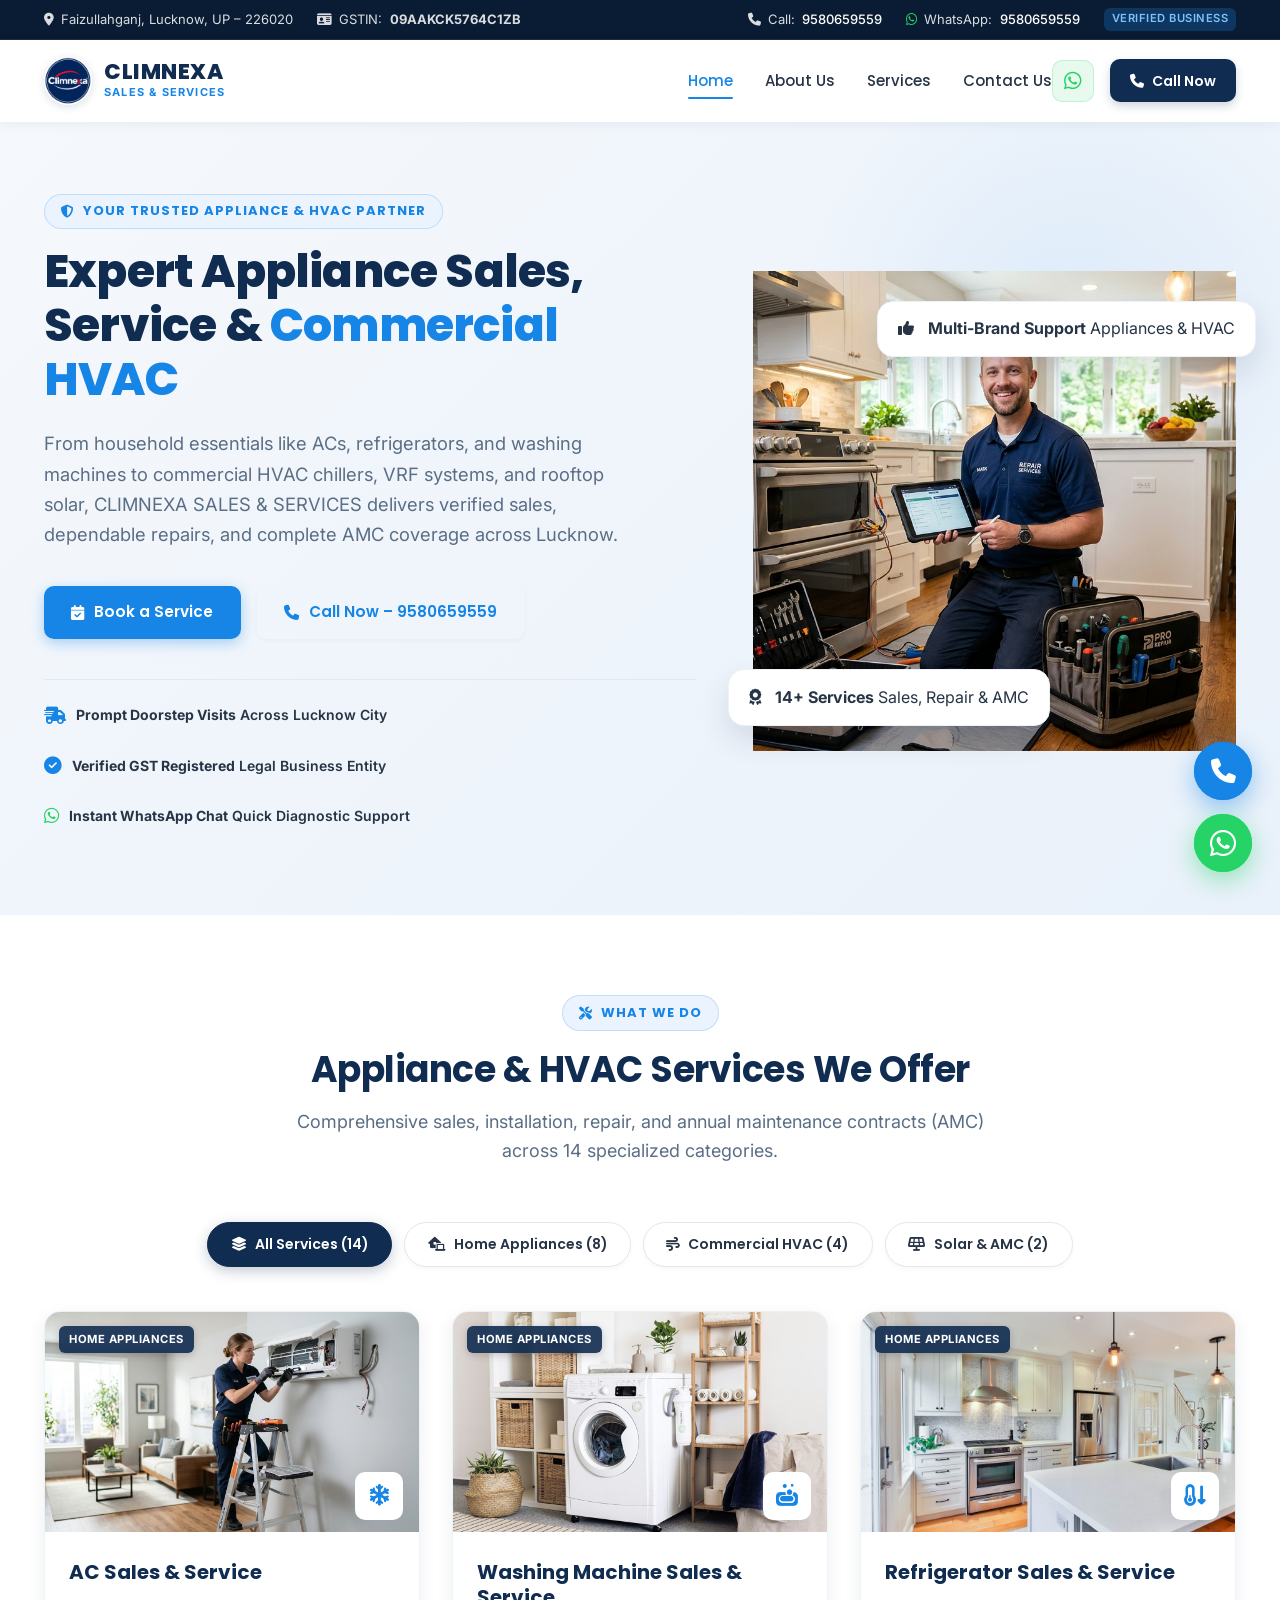
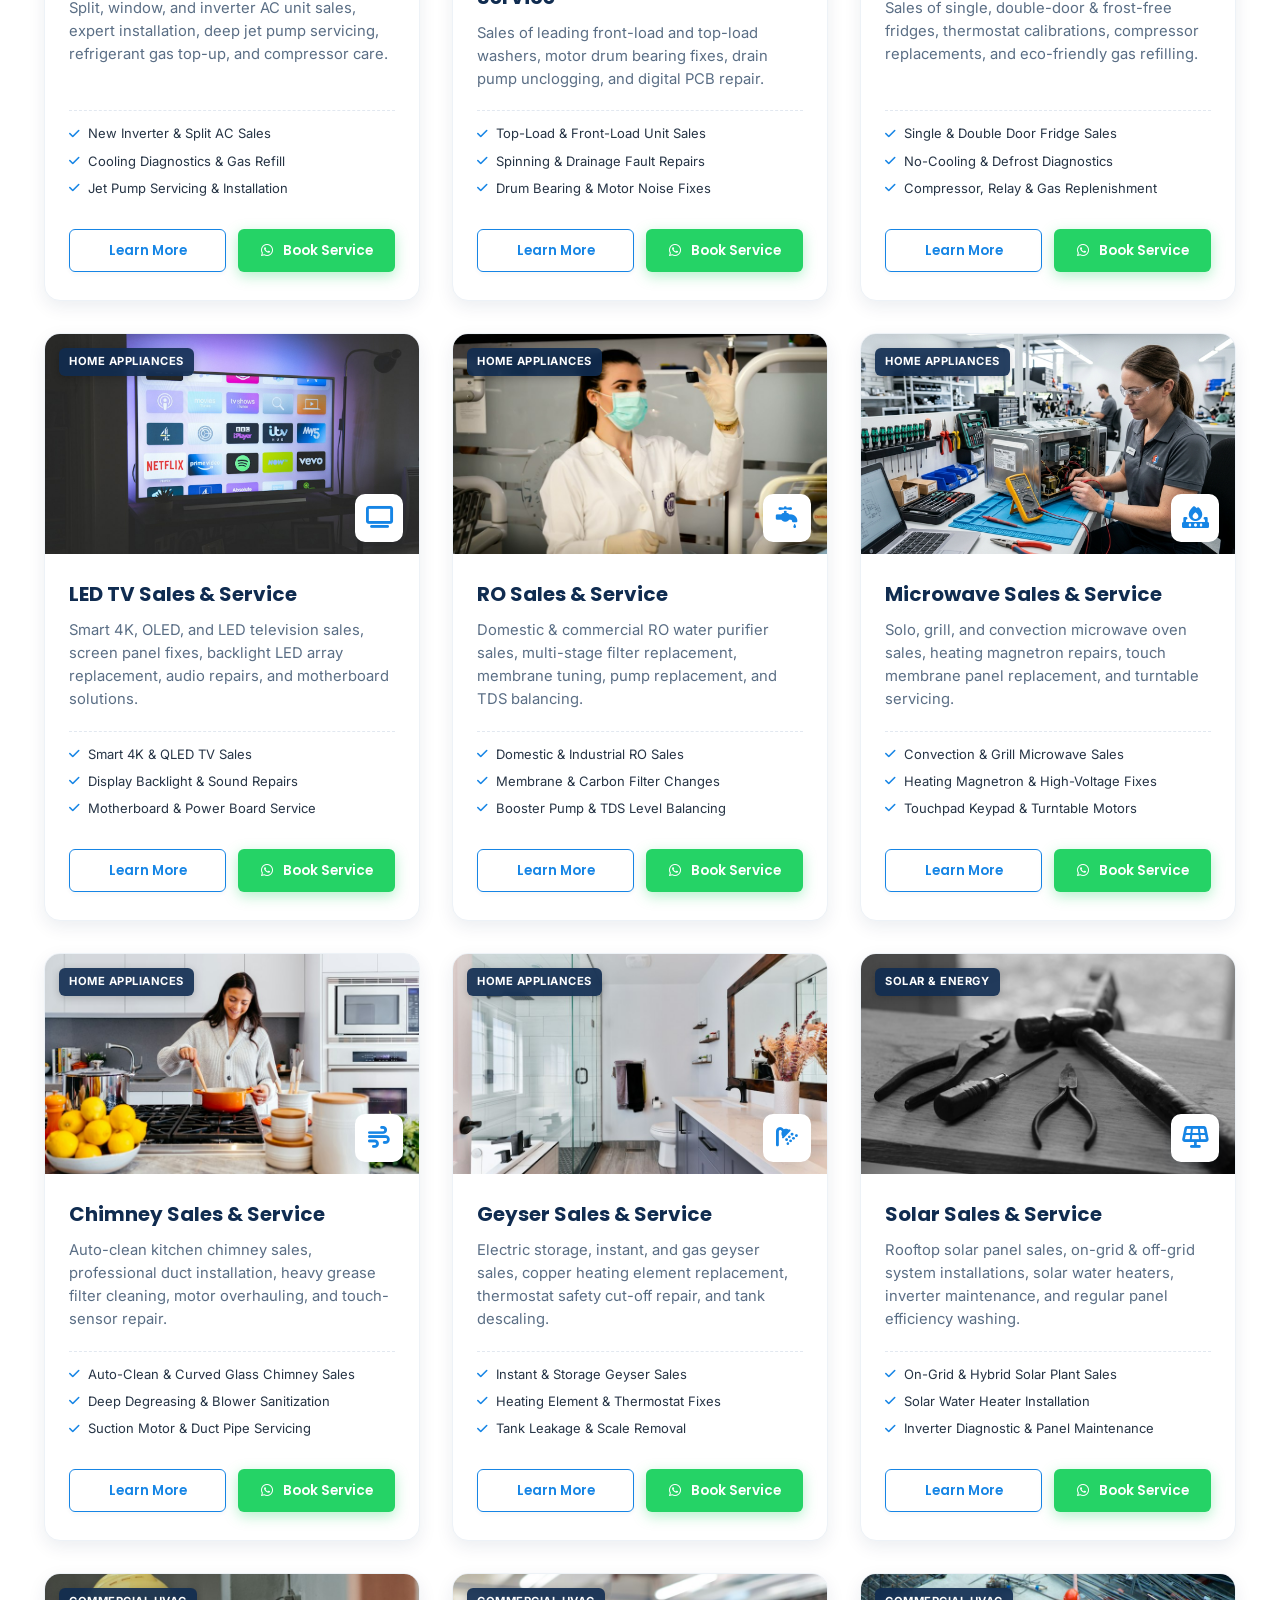
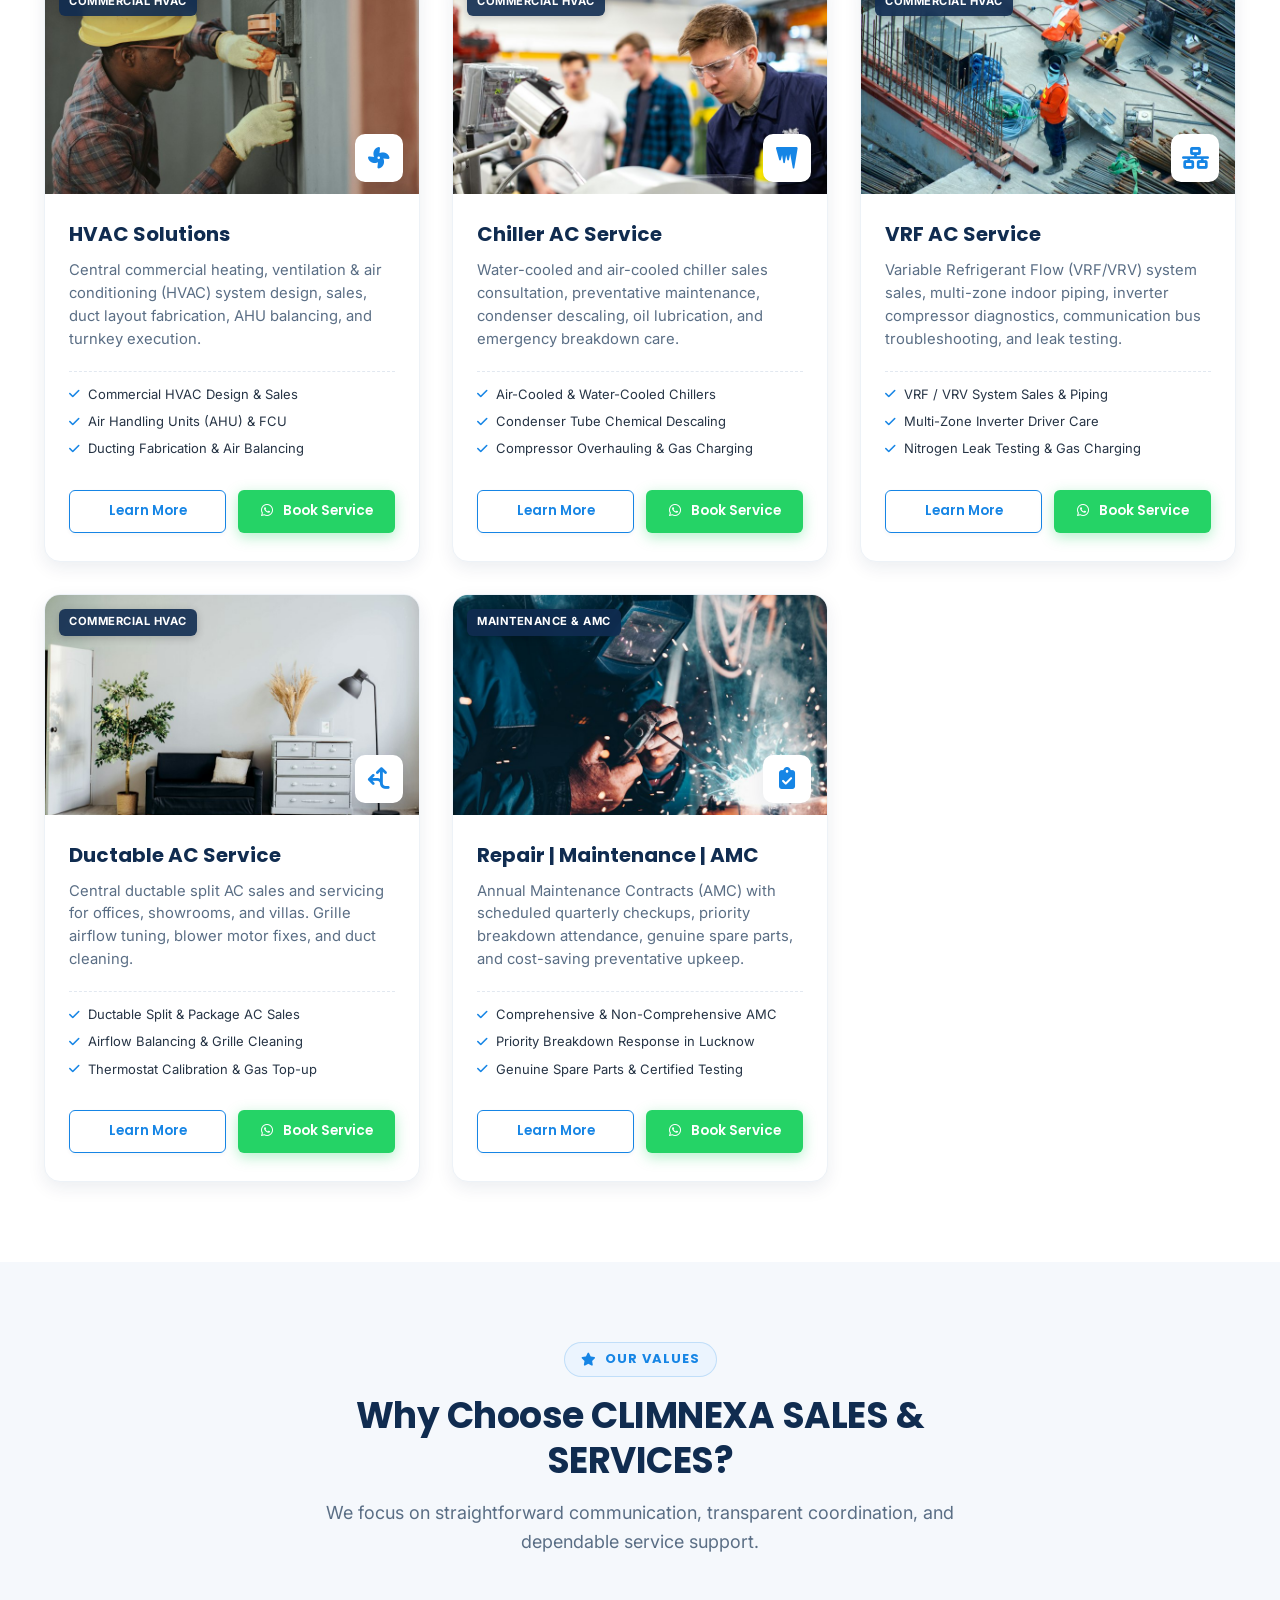
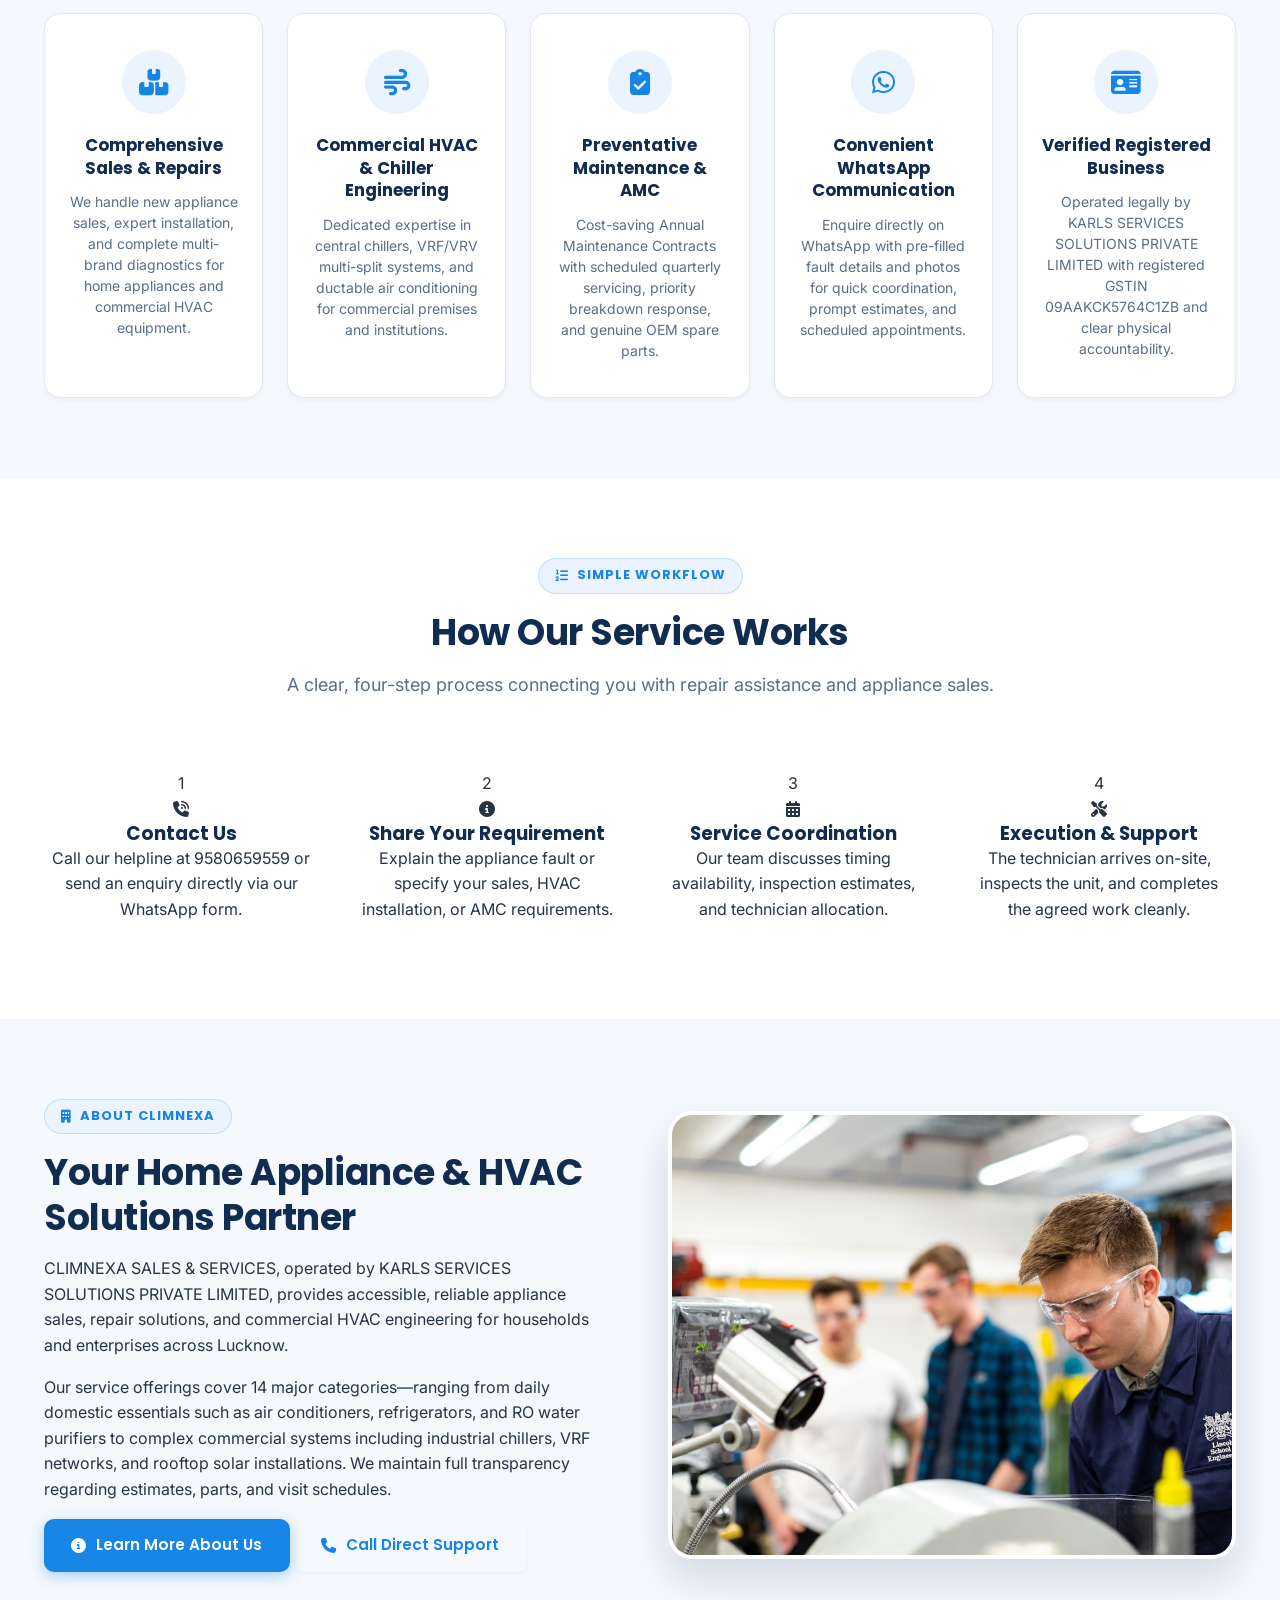
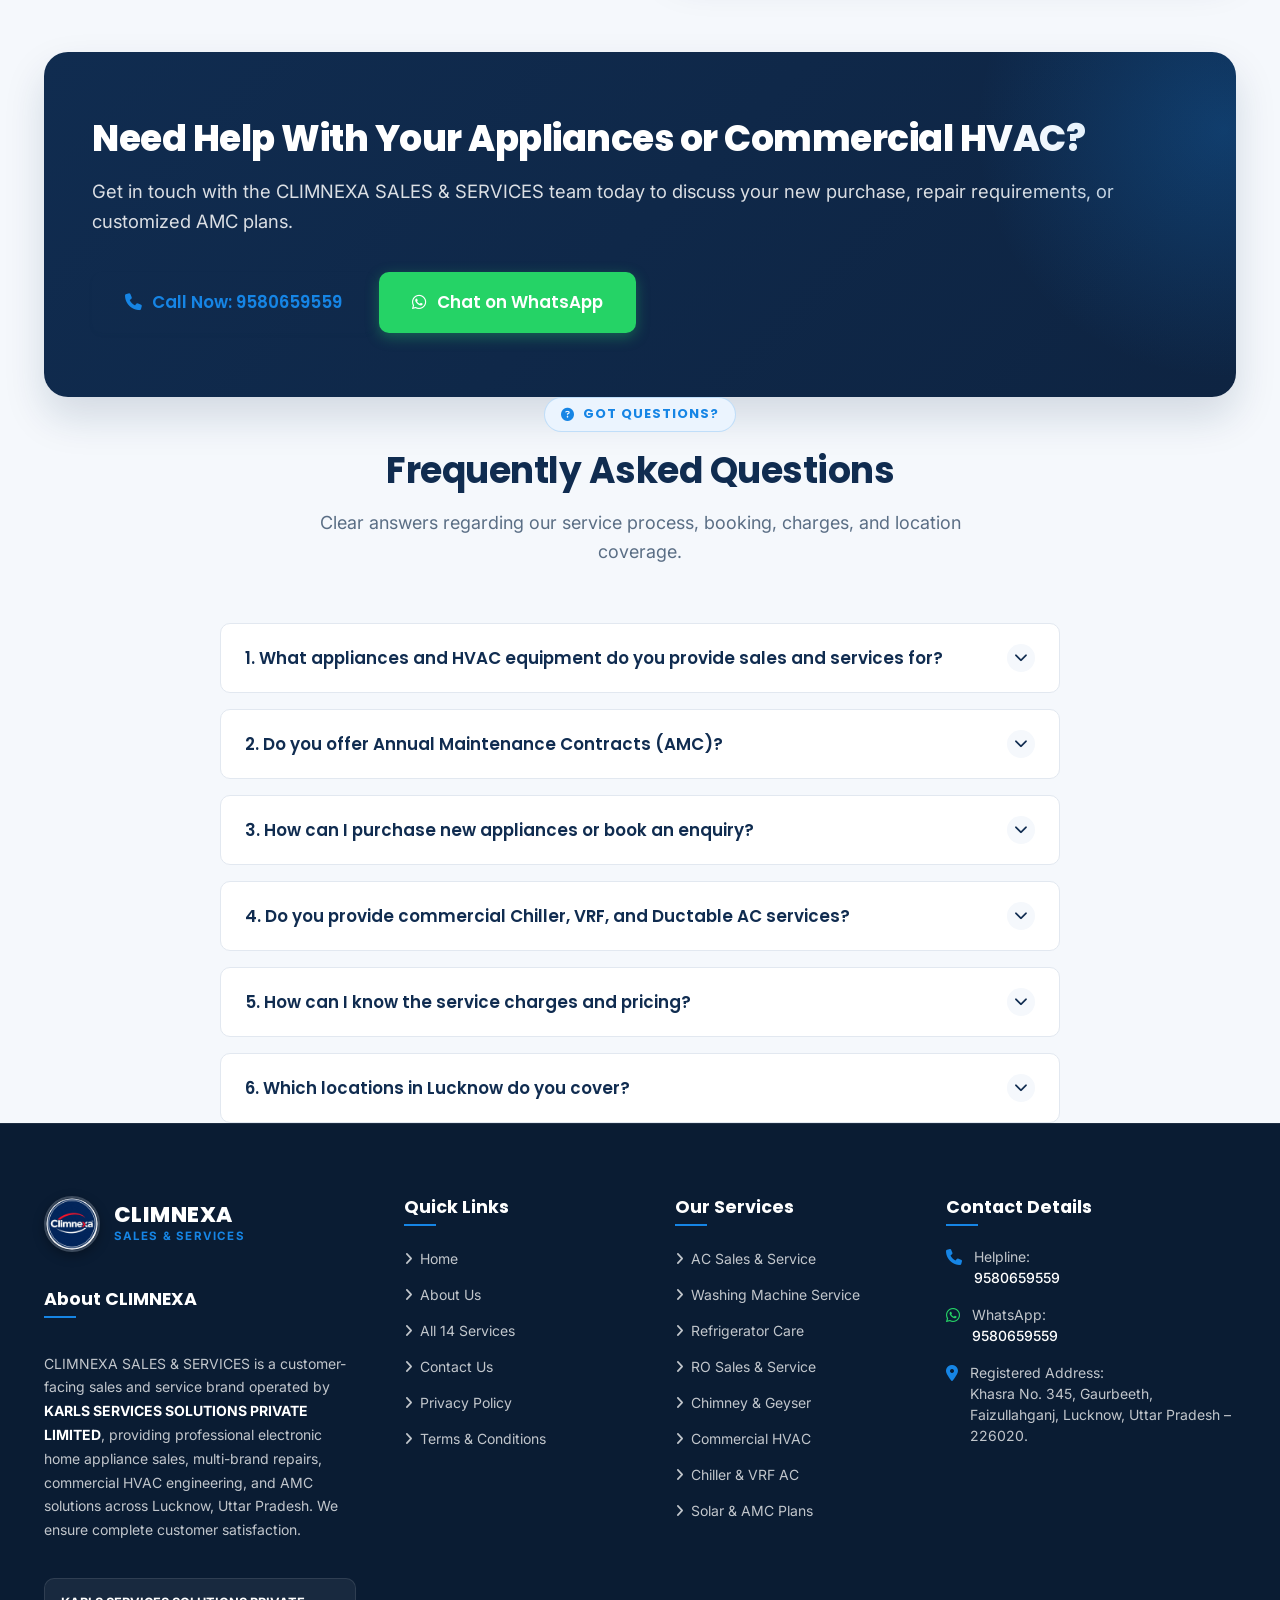
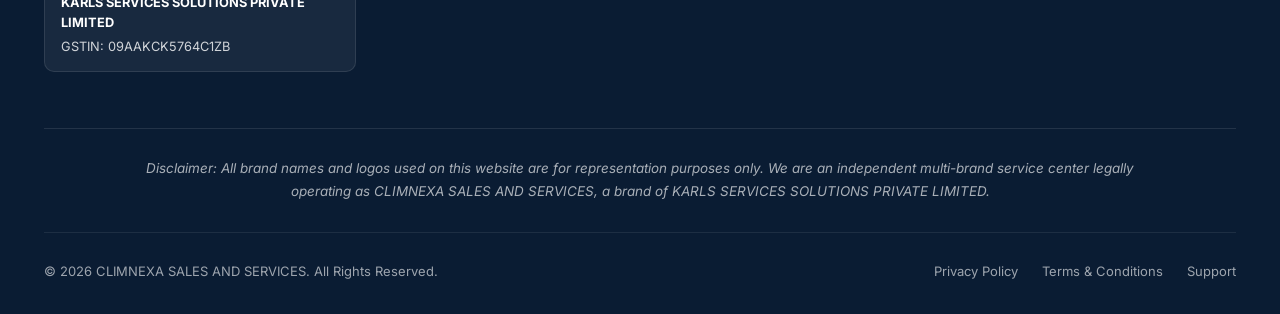
==== commit cca115a2: "Update brand name to CLIMNEXA SALES & SERVICES, add new official logo, and expand catalog to 14 spec" ====
--- a/index.html
+++ b/index.html
@@ -3,21 +3,21 @@
 <head>
   <meta charset="UTF-8">
   <meta name="viewport" content="width=device-width, initial-scale=1.0">
-  <title>KARLS SERVICES – Home Appliance Repair Experts in Lucknow</title>
-  <meta name="description" content="KARLS SERVICES provides professional repair and servicing solutions for air conditioners, refrigerators, washing machines, microwaves, LED/LCD TVs and dishwashers in Lucknow.">
-  <meta name="keywords" content="KARLS SERVICES, appliance repair Lucknow, AC repair, washing machine repair, refrigerator repair, microwave repair, TV repair, dishwasher repair">
+  <title>CLIMNEXA SALES & SERVICES – Home Appliance & Commercial HVAC Experts</title>
+  <meta name="description" content="CLIMNEXA SALES & SERVICES provides professional sales, repair, maintenance, and AMC for home appliances, commercial HVAC, chillers, VRF, ductable AC, solar & water purifiers across Lucknow, UP.">
+  <meta name="keywords" content="CLIMNEXA, Climnexa Sales and Services, appliance sales Lucknow, AC repair, commercial HVAC Lucknow, Chiller AC, VRF AC, RO water purifier, Solar sales, AMC maintenance">
   <meta name="author" content="KARLS SERVICES SOLUTIONS PRIVATE LIMITED">
   <meta name="theme-color" content="#102C50">
 
   <!-- Open Graph / Facebook -->
   <meta property="og:type" content="website">
   <meta property="og:url" content="https://karlsservices.com/">
-  <meta property="og:title" content="KARLS SERVICES – Home Appliance Repair Experts">
-  <meta property="og:description" content="Professional repair solutions for your essential home appliances: AC, Refrigerator, Washing Machine, Microwave, TV & Dishwasher.">
-  <meta property="og:image" content="assets/images/hero-technician.jpg">
+  <meta property="og:title" content="CLIMNEXA SALES & SERVICES – Home Appliance & Commercial HVAC Experts">
+  <meta property="og:description" content="Sales, repair, maintenance, and AMC for home appliances, commercial HVAC, chillers, VRF, ductable AC, solar & water purifiers in Lucknow.">
+  <meta property="og:image" content="assets/images/climnexa-logo.png">
 
   <!-- Favicon -->
-  <link rel="icon" type="image/svg+xml" href="assets/icons/favicon.svg">
+  <link rel="icon" type="image/png" href="assets/icons/favicon.png">
 
   <!-- Google Fonts: Poppins & Inter -->
   <link rel="preconnect" href="https://fonts.googleapis.com">
@@ -35,12 +35,12 @@
   {
     "@context": "https://schema.org",
     "@type": "HomeAndConstructionBusiness",
-    "name": "KARLS SERVICES",
+    "name": "CLIMNEXA SALES & SERVICES",
     "legalName": "KARLS SERVICES SOLUTIONS PRIVATE LIMITED",
     "url": "https://karlsservices.com/",
-    "logo": "https://karlsservices.com/assets/icons/logo.svg",
+    "logo": "https://karlsservices.com/assets/images/climnexa-logo.png",
     "image": "https://karlsservices.com/assets/images/hero-technician.jpg",
-    "description": "Professional repair and servicing solutions for home appliances including ACs, refrigerators, washing machines, microwaves, televisions, and dishwashers.",
+    "description": "Sales, repair, maintenance, and AMC for home appliances, commercial HVAC, chillers, VRF, ductable AC, solar & water purifiers across Lucknow.",
     "telephone": "+919580659559",
     "taxID": "09AAKCK5764C1ZB",
     "address": {
@@ -59,54 +59,6 @@
     "areaServed": {
       "@type": "City",
       "name": "Lucknow"
-    },
-    "hasOfferCatalog": {
-      "@type": "OfferCatalog",
-      "name": "Home Appliance Repair Services",
-      "itemListElement": [
-        {
-          "@type": "Offer",
-          "itemOffered": {
-            "@type": "Service",
-            "name": "Air Conditioner Repair"
-          }
-        },
-        {
-          "@type": "Offer",
-          "itemOffered": {
-            "@type": "Service",
-            "name": "Washing Machine Repair"
-          }
-        },
-        {
-          "@type": "Offer",
-          "itemOffered": {
-            "@type": "Service",
-            "name": "Refrigerator Repair"
-          }
-        },
-        {
-          "@type": "Offer",
-          "itemOffered": {
-            "@type": "Service",
-            "name": "Microwave Repair"
-          }
-        },
-        {
-          "@type": "Offer",
-          "itemOffered": {
-            "@type": "Service",
-            "name": "LED/LCD TV Repair"
-          }
-        },
-        {
-          "@type": "Offer",
-          "itemOffered": {
-            "@type": "Service",
-            "name": "Dishwasher Repair"
-          }
-        }
-      ]
     }
   }
   </script>
@@ -147,8 +99,12 @@
     <div class="container">
       <div class="nav-container">
         <!-- Logo -->
-        <a href="index.html" class="brand-logo" aria-label="KARLS SERVICES Home">
-          <img src="assets/icons/logo.svg" alt="KARLS SERVICES Logo" class="brand-logo-img">
+        <a href="index.html" class="brand-logo" aria-label="CLIMNEXA SALES & SERVICES Home">
+          <img src="assets/images/climnexa-logo.png" alt="CLIMNEXA Logo" class="brand-logo-img">
+          <div class="brand-text-block">
+            <span class="brand-title">CLIMNEXA</span>
+            <span class="brand-tagline">Sales &amp; Services</span>
+          </div>
         </a>
 
         <!-- Main Navigation Links -->
@@ -158,10 +114,11 @@
             <li><a href="about.html" class="nav-link">About Us</a></li>
             <li><a href="services.html" class="nav-link">Services</a></li>
             <li><a href="contact.html" class="nav-link">Contact Us</a></li>
+            
           </ul>
 
           <div class="nav-actions">
-            <a href="https://wa.me/919580659559" class="header-whatsapp-btn" target="_blank" rel="noopener" aria-label="WhatsApp KARLS SERVICES">
+            <a href="https://wa.me/919580659559" class="header-whatsapp-btn" target="_blank" rel="noopener" aria-label="WhatsApp CLIMNEXA SALES & SERVICES">
               <i class="fa-brands fa-whatsapp"></i>
             </a>
             <a href="tel:+919580659559" class="header-phone-btn">
@@ -189,111 +146,67 @@
         <div class="hero-content reveal-fade-up">
           <div class="section-badge">
             <i class="fa-solid fa-shield-halved"></i>
-            YOUR TRUSTED HOME APPLIANCE REPAIR SERVICE
+            YOUR TRUSTED APPLIANCE &amp; HVAC PARTNER
           </div>
           <h1 class="hero-heading">
-            Expert Home Appliance Repair Services at <span class="highlight">Your Convenience</span>
+            Expert Appliance Sales, Service &amp; <span class="highlight">Commercial HVAC</span>
           </h1>
           <p class="hero-description">
-            From air conditioners and refrigerators to washing machines and televisions, KARLS SERVICES provides repair solutions for your everyday home appliances.
+            From household essentials like ACs, refrigerators, and washing machines to commercial HVAC chillers, VRF systems, and rooftop solar, CLIMNEXA SALES &amp; SERVICES delivers verified sales, dependable repairs, and complete AMC coverage across Lucknow.
           </p>
           <div class="hero-actions">
-            <a href="contact.html" class="btn btn-primary btn-lg">
-              <i class="fa-solid fa-calendar-check"></i>
-              Book a Service
+            <a href="contact.html" class="btn btn-primary">
+              <i class="fa-solid fa-calendar-check"></i> Book a Service
             </a>
-            <a href="tel:+919580659559" class="btn btn-navy btn-lg">
-              <i class="fa-solid fa-phone"></i>
-              Call Now – 9580659559
+            <a href="tel:+919580659559" class="btn btn-secondary">
+              <i class="fa-solid fa-phone"></i> Call Now – 9580659559
             </a>
-            <a href="https://wa.me/919580659559" class="btn btn-whatsapp btn-lg" target="_blank" rel="noopener">
-              <i class="fa-brands fa-whatsapp"></i>
-              WhatsApp Us
-            </a>
-          </div>
+          </div>
+
+          <!-- Trust highlights row -->
           <div class="hero-trust-bar">
             <div class="trust-item">
+              <i class="fa-solid fa-truck-fast"></i>
+              <div>
+                <strong>Prompt Doorstep Visits</strong>
+                <span>Across Lucknow City</span>
+              </div>
+            </div>
+            <div class="trust-item">
               <i class="fa-solid fa-circle-check"></i>
-              <span>6 Core Services</span>
+              <div>
+                <strong>Verified GST Registered</strong>
+                <span>Legal Business Entity</span>
+              </div>
             </div>
             <div class="trust-item">
-              <i class="fa-solid fa-building-circle-check"></i>
-              <span>GST Registered Business</span>
-            </div>
-            <div class="trust-item">
-              <i class="fa-solid fa-handshake-simple"></i>
-              <span>Prompt Support</span>
+              <i class="fa-brands fa-whatsapp" style="color: #25D366;"></i>
+              <div>
+                <strong>Instant WhatsApp Chat</strong>
+                <span>Quick Diagnostic Support</span>
+              </div>
             </div>
           </div>
         </div>
 
         <!-- Right Column: Visual -->
         <div class="hero-image-wrapper reveal-fade-up">
-          <div class="hero-image-card">
-            <img src="assets/images/hero-technician.jpg" alt="KARLS SERVICES appliance repair technician working professionally" class="hero-img">
-          </div>
-          <!-- Floating highlight badges -->
-          <div class="hero-floating-badge hero-badge-1">
-            <div class="badge-icon-box badge-icon-blue">
-              <i class="fa-solid fa-screwdriver-wrench"></i>
-            </div>
-            <div>
-              <div class="badge-text-title">Doorstep Assistance</div>
-              <div class="badge-text-sub">Convenient home visits across Lucknow</div>
-            </div>
-          </div>
-          <div class="hero-floating-badge hero-badge-2">
-            <div class="badge-icon-box badge-icon-green">
-              <i class="fa-brands fa-whatsapp"></i>
-            </div>
-            <div>
-              <div class="badge-text-title">Quick Enquiries</div>
-              <div class="badge-text-sub">Reach us directly on WhatsApp</div>
-            </div>
-          </div>
-        </div>
-      </div>
-    </div>
-  </section>
-
-  <!-- Quick Highlights Bar -->
-  <section class="highlights-bar" aria-label="Key Highlights">
-    <div class="container">
-      <div class="highlights-grid">
-        <div class="highlight-box">
-          <div class="highlight-icon">
-            <i class="fa-solid fa-toolbox"></i>
-          </div>
-          <div>
-            <div class="highlight-title">6 Essential Services</div>
-            <div class="highlight-desc">AC, Fridge, Washer, Microwave, TV & Dishwasher</div>
-          </div>
-        </div>
-        <div class="highlight-box">
-          <div class="highlight-icon">
-            <i class="fa-solid fa-headset"></i>
-          </div>
-          <div>
-            <div class="highlight-title">Direct Communication</div>
-            <div class="highlight-desc">Talk directly with our support team</div>
-          </div>
-        </div>
-        <div class="highlight-box">
-          <div class="highlight-icon">
-            <i class="fa-solid fa-file-invoice"></i>
-          </div>
-          <div>
-            <div class="highlight-title">Transparent Discussion</div>
-            <div class="highlight-desc">Clear diagnosis and upfront pricing discussion</div>
-          </div>
-        </div>
-        <div class="highlight-box">
-          <div class="highlight-icon">
-            <i class="fa-solid fa-certificate"></i>
-          </div>
-          <div>
-            <div class="highlight-title">Registered Business</div>
-            <div class="highlight-desc">KARLS SERVICES SOLUTIONS PVT. LTD.</div>
+          <div class="hero-image-frame">
+            <img src="assets/images/hero-technician.jpg" alt="CLIMNEXA appliance technician servicing equipment" class="hero-img" loading="eager">
+            <div class="hero-floating-badge hero-badge-1">
+              <div class="badge-icon"><i class="fa-solid fa-award"></i></div>
+              <div class="badge-text">
+                <strong>14+ Services</strong>
+                <span>Sales, Repair &amp; AMC</span>
+              </div>
+            </div>
+            <div class="hero-floating-badge hero-badge-2">
+              <div class="badge-icon"><i class="fa-solid fa-thumbs-up"></i></div>
+              <div class="badge-text">
+                <strong>Multi-Brand Support</strong>
+                <span>Appliances &amp; HVAC</span>
+              </div>
+            </div>
           </div>
         </div>
       </div>
@@ -308,169 +221,429 @@
           <i class="fa-solid fa-screwdriver-wrench"></i>
           What We Do
         </div>
-        <h2 class="section-title">Appliance Repair Services We Offer</h2>
+        <h2 class="section-title">Appliance &amp; HVAC Services We Offer</h2>
         <p class="section-subtitle">
-          Professional repair solutions for your essential home appliances.
+          Comprehensive sales, installation, repair, and annual maintenance contracts (AMC) across 14 specialized categories.
         </p>
       </div>
 
+      <!-- Category Filter Bar -->
+      <div class="services-filter-bar reveal-fade-up">
+        <button class="filter-btn active" data-filter="all">
+          <i class="fa-solid fa-layer-group"></i> All Services (14)
+        </button>
+        <button class="filter-btn" data-filter="appliances">
+          <i class="fa-solid fa-house-laptop"></i> Home Appliances (8)
+        </button>
+        <button class="filter-btn" data-filter="hvac">
+          <i class="fa-solid fa-wind"></i> Commercial HVAC (4)
+        </button>
+        <button class="filter-btn" data-filter="solar-amc">
+          <i class="fa-solid fa-solar-panel"></i> Solar &amp; AMC (2)
+        </button>
+      </div>
+
       <div class="services-grid">
-        <!-- Service Card 1: AC Repair -->
-        <article class="service-card reveal-fade-up">
-          <div class="service-image-container">
-            <img src="assets/images/ac-repair.jpg" alt="Air conditioner servicing and repair by KARLS SERVICES" class="service-img" loading="lazy">
+        <!-- Service Card: AC Sales & Service -->
+        <article class="service-card reveal-fade-up" data-category="appliances" id="service-ac">
+          <div class="service-image-container">
+            <img src="assets/images/ac-repair.jpg" alt="AC Sales & Service by CLIMNEXA SALES & SERVICES Lucknow" class="service-img" loading="lazy">
+            <div class="service-category-badge">Home Appliances</div>
             <div class="service-icon-tag" aria-hidden="true">
               <i class="fa-solid fa-snowflake"></i>
             </div>
           </div>
           <div class="service-content">
-            <h3 class="service-title">Air Conditioner Repair</h3>
-            <p class="service-desc">
-              Repair and servicing solutions for air conditioners, including cooling issues and general maintenance.
-            </p>
-            <ul class="service-features-list">
-              <li><i class="fa-solid fa-check"></i> Cooling performance diagnosis</li>
-              <li><i class="fa-solid fa-check"></i> Gas leakage & refilling check</li>
-              <li><i class="fa-solid fa-check"></i> Water leakage & fan issues</li>
+            <h3 class="service-title">AC Sales & Service</h3>
+            <p class="service-desc">
+              Split, window, and inverter AC unit sales, expert installation, deep jet pump servicing, refrigerant gas top-up, and compressor care.
+            </p>
+            <ul class="service-features-list">
+              <li><i class="fa-solid fa-check"></i> New Inverter & Split AC Sales</li>
+              <li><i class="fa-solid fa-check"></i> Cooling Diagnostics & Gas Refill</li>
+              <li><i class="fa-solid fa-check"></i> Jet Pump Servicing & Installation</li>
+              
             </ul>
             <div class="service-card-actions">
               <a href="services.html#service-ac" class="btn btn-outline-accent btn-sm">Learn More</a>
-              <a href="https://wa.me/919580659559?text=Hello%20KARLS%20SERVICES%2C%20I%20would%20like%20to%20enquire%20about%20Air%20Conditioner%20Repair." class="btn btn-whatsapp btn-sm" target="_blank" rel="noopener">
-                <i class="fa-brands fa-whatsapp"></i> Book Service
-              </a>
-            </div>
-          </div>
-        </article>
-
-        <!-- Service Card 2: Washing Machine Repair -->
-        <article class="service-card reveal-fade-up">
-          <div class="service-image-container">
-            <img src="assets/images/washing-machine-repair.jpg" alt="Washing machine repair service in Lucknow" class="service-img" loading="lazy">
+              <a href="https://wa.me/919580659559?text=Hello%20CLIMNEXA%20SALES%20%26%20SERVICES%2C%20I%20would%20like%20to%20enquire%20about%20AC%20Sales%20%26%20Service." class="btn btn-whatsapp btn-sm" target="_blank" rel="noopener" aria-label="Book AC Sales & Service on WhatsApp">
+                <i class="fa-brands fa-whatsapp"></i> Book Service
+              </a>
+            </div>
+          </div>
+        </article>
+
+        <!-- Service Card: Washing Machine Sales & Service -->
+        <article class="service-card reveal-fade-up" data-category="appliances" id="service-washing">
+          <div class="service-image-container">
+            <img src="assets/images/washing-machine-repair.jpg" alt="Washing Machine Sales & Service by CLIMNEXA SALES & SERVICES Lucknow" class="service-img" loading="lazy">
+            <div class="service-category-badge">Home Appliances</div>
             <div class="service-icon-tag" aria-hidden="true">
               <i class="fa-solid fa-soap"></i>
             </div>
           </div>
           <div class="service-content">
-            <h3 class="service-title">Washing Machine Repair</h3>
-            <p class="service-desc">
-              Repair solutions for front-load and top-load washing machines, including drainage and operating problems.
-            </p>
-            <ul class="service-features-list">
-              <li><i class="fa-solid fa-check"></i> Spin cycle & motor problems</li>
-              <li><i class="fa-solid fa-check"></i> Water drainage blockage</li>
-              <li><i class="fa-solid fa-check"></i> Drum noise & vibration checks</li>
+            <h3 class="service-title">Washing Machine Sales & Service</h3>
+            <p class="service-desc">
+              Sales of leading front-load and top-load washers, motor drum bearing fixes, drain pump unclogging, and digital PCB repair.
+            </p>
+            <ul class="service-features-list">
+              <li><i class="fa-solid fa-check"></i> Top-Load & Front-Load Unit Sales</li>
+              <li><i class="fa-solid fa-check"></i> Spinning & Drainage Fault Repairs</li>
+              <li><i class="fa-solid fa-check"></i> Drum Bearing & Motor Noise Fixes</li>
+              
             </ul>
             <div class="service-card-actions">
               <a href="services.html#service-washing" class="btn btn-outline-accent btn-sm">Learn More</a>
-              <a href="https://wa.me/919580659559?text=Hello%20KARLS%20SERVICES%2C%20I%20would%20like%20to%20enquire%20about%20Washing%20Machine%20Repair." class="btn btn-whatsapp btn-sm" target="_blank" rel="noopener">
-                <i class="fa-brands fa-whatsapp"></i> Book Service
-              </a>
-            </div>
-          </div>
-        </article>
-
-        <!-- Service Card 3: Refrigerator Repair -->
-        <article class="service-card reveal-fade-up">
-          <div class="service-image-container">
-            <img src="assets/images/refrigerator-repair.jpg" alt="Refrigerator maintenance and cooling repair" class="service-img" loading="lazy">
+              <a href="https://wa.me/919580659559?text=Hello%20CLIMNEXA%20SALES%20%26%20SERVICES%2C%20I%20would%20like%20to%20enquire%20about%20Washing%20Machine%20Sales%20%26%20Service." class="btn btn-whatsapp btn-sm" target="_blank" rel="noopener" aria-label="Book Washing Machine Sales & Service on WhatsApp">
+                <i class="fa-brands fa-whatsapp"></i> Book Service
+              </a>
+            </div>
+          </div>
+        </article>
+
+        <!-- Service Card: Refrigerator Sales & Service -->
+        <article class="service-card reveal-fade-up" data-category="appliances" id="service-fridge">
+          <div class="service-image-container">
+            <img src="assets/images/refrigerator-repair.jpg" alt="Refrigerator Sales & Service by CLIMNEXA SALES & SERVICES Lucknow" class="service-img" loading="lazy">
+            <div class="service-category-badge">Home Appliances</div>
             <div class="service-icon-tag" aria-hidden="true">
               <i class="fa-solid fa-temperature-arrow-down"></i>
             </div>
           </div>
           <div class="service-content">
-            <h3 class="service-title">Refrigerator Repair</h3>
-            <p class="service-desc">
-              Repair solutions for refrigerators experiencing cooling, operational or maintenance issues.
-            </p>
-            <ul class="service-features-list">
-              <li><i class="fa-solid fa-check"></i> Single, double & side-by-side units</li>
-              <li><i class="fa-solid fa-check"></i> Cooling failure & thermostat check</li>
-              <li><i class="fa-solid fa-check"></i> Compressor & gas charge review</li>
+            <h3 class="service-title">Refrigerator Sales & Service</h3>
+            <p class="service-desc">
+              Sales of single, double-door & frost-free fridges, thermostat calibrations, compressor replacements, and eco-friendly gas refilling.
+            </p>
+            <ul class="service-features-list">
+              <li><i class="fa-solid fa-check"></i> Single & Double Door Fridge Sales</li>
+              <li><i class="fa-solid fa-check"></i> No-Cooling & Defrost Diagnostics</li>
+              <li><i class="fa-solid fa-check"></i> Compressor, Relay & Gas Replenishment</li>
+              
             </ul>
             <div class="service-card-actions">
               <a href="services.html#service-fridge" class="btn btn-outline-accent btn-sm">Learn More</a>
-              <a href="https://wa.me/919580659559?text=Hello%20KARLS%20SERVICES%2C%20I%20would%20like%20to%20enquire%20about%20Refrigerator%20Repair." class="btn btn-whatsapp btn-sm" target="_blank" rel="noopener">
-                <i class="fa-brands fa-whatsapp"></i> Book Service
-              </a>
-            </div>
-          </div>
-        </article>
-
-        <!-- Service Card 4: Microwave Repair -->
-        <article class="service-card reveal-fade-up">
-          <div class="service-image-container">
-            <img src="assets/images/microwave-repair.jpg" alt="Countertop and convection microwave oven repair" class="service-img" loading="lazy">
+              <a href="https://wa.me/919580659559?text=Hello%20CLIMNEXA%20SALES%20%26%20SERVICES%2C%20I%20would%20like%20to%20enquire%20about%20Refrigerator%20Sales%20%26%20Service." class="btn btn-whatsapp btn-sm" target="_blank" rel="noopener" aria-label="Book Refrigerator Sales & Service on WhatsApp">
+                <i class="fa-brands fa-whatsapp"></i> Book Service
+              </a>
+            </div>
+          </div>
+        </article>
+
+        <!-- Service Card: LED TV Sales & Service -->
+        <article class="service-card reveal-fade-up" data-category="appliances" id="service-tv">
+          <div class="service-image-container">
+            <img src="assets/images/tv-repair.jpg" alt="LED TV Sales & Service by CLIMNEXA SALES & SERVICES Lucknow" class="service-img" loading="lazy">
+            <div class="service-category-badge">Home Appliances</div>
+            <div class="service-icon-tag" aria-hidden="true">
+              <i class="fa-solid fa-tv"></i>
+            </div>
+          </div>
+          <div class="service-content">
+            <h3 class="service-title">LED TV Sales & Service</h3>
+            <p class="service-desc">
+              Smart 4K, OLED, and LED television sales, screen panel fixes, backlight LED array replacement, audio repairs, and motherboard solutions.
+            </p>
+            <ul class="service-features-list">
+              <li><i class="fa-solid fa-check"></i> Smart 4K & QLED TV Sales</li>
+              <li><i class="fa-solid fa-check"></i> Display Backlight & Sound Repairs</li>
+              <li><i class="fa-solid fa-check"></i> Motherboard & Power Board Service</li>
+              
+            </ul>
+            <div class="service-card-actions">
+              <a href="services.html#service-tv" class="btn btn-outline-accent btn-sm">Learn More</a>
+              <a href="https://wa.me/919580659559?text=Hello%20CLIMNEXA%20SALES%20%26%20SERVICES%2C%20I%20would%20like%20to%20enquire%20about%20LED%20TV%20Sales%20%26%20Service." class="btn btn-whatsapp btn-sm" target="_blank" rel="noopener" aria-label="Book LED TV Sales & Service on WhatsApp">
+                <i class="fa-brands fa-whatsapp"></i> Book Service
+              </a>
+            </div>
+          </div>
+        </article>
+
+        <!-- Service Card: RO Sales & Service -->
+        <article class="service-card reveal-fade-up" data-category="appliances" id="service-ro">
+          <div class="service-image-container">
+            <img src="assets/images/ro-service.jpg" alt="RO Sales & Service by CLIMNEXA SALES & SERVICES Lucknow" class="service-img" loading="lazy">
+            <div class="service-category-badge">Home Appliances</div>
+            <div class="service-icon-tag" aria-hidden="true">
+              <i class="fa-solid fa-faucet-drip"></i>
+            </div>
+          </div>
+          <div class="service-content">
+            <h3 class="service-title">RO Sales & Service</h3>
+            <p class="service-desc">
+              Domestic & commercial RO water purifier sales, multi-stage filter replacement, membrane tuning, pump replacement, and TDS balancing.
+            </p>
+            <ul class="service-features-list">
+              <li><i class="fa-solid fa-check"></i> Domestic & Industrial RO Sales</li>
+              <li><i class="fa-solid fa-check"></i> Membrane & Carbon Filter Changes</li>
+              <li><i class="fa-solid fa-check"></i> Booster Pump & TDS Level Balancing</li>
+              
+            </ul>
+            <div class="service-card-actions">
+              <a href="services.html#service-ro" class="btn btn-outline-accent btn-sm">Learn More</a>
+              <a href="https://wa.me/919580659559?text=Hello%20CLIMNEXA%20SALES%20%26%20SERVICES%2C%20I%20would%20like%20to%20enquire%20about%20RO%20Sales%20%26%20Service." class="btn btn-whatsapp btn-sm" target="_blank" rel="noopener" aria-label="Book RO Sales & Service on WhatsApp">
+                <i class="fa-brands fa-whatsapp"></i> Book Service
+              </a>
+            </div>
+          </div>
+        </article>
+
+        <!-- Service Card: Microwave Sales & Service -->
+        <article class="service-card reveal-fade-up" data-category="appliances" id="service-microwave">
+          <div class="service-image-container">
+            <img src="assets/images/microwave-repair.jpg" alt="Microwave Sales & Service by CLIMNEXA SALES & SERVICES Lucknow" class="service-img" loading="lazy">
+            <div class="service-category-badge">Home Appliances</div>
             <div class="service-icon-tag" aria-hidden="true">
               <i class="fa-solid fa-fire-burner"></i>
             </div>
           </div>
           <div class="service-content">
-            <h3 class="service-title">Microwave Repair</h3>
-            <p class="service-desc">
-              Assistance with microwave heating, controls and other appliance problems.
-            </p>
-            <ul class="service-features-list">
-              <li><i class="fa-solid fa-check"></i> Heating failure & magnetron checks</li>
-              <li><i class="fa-solid fa-check"></i> Turntable rotation problems</li>
-              <li><i class="fa-solid fa-check"></i> Touchpad & keypad control faults</li>
+            <h3 class="service-title">Microwave Sales & Service</h3>
+            <p class="service-desc">
+              Solo, grill, and convection microwave oven sales, heating magnetron repairs, touch membrane panel replacement, and turntable servicing.
+            </p>
+            <ul class="service-features-list">
+              <li><i class="fa-solid fa-check"></i> Convection & Grill Microwave Sales</li>
+              <li><i class="fa-solid fa-check"></i> Heating Magnetron & High-Voltage Fixes</li>
+              <li><i class="fa-solid fa-check"></i> Touchpad Keypad & Turntable Motors</li>
+              
             </ul>
             <div class="service-card-actions">
               <a href="services.html#service-microwave" class="btn btn-outline-accent btn-sm">Learn More</a>
-              <a href="https://wa.me/919580659559?text=Hello%20KARLS%20SERVICES%2C%20I%20would%20like%20to%20enquire%20about%20Microwave%20Repair." class="btn btn-whatsapp btn-sm" target="_blank" rel="noopener">
-                <i class="fa-brands fa-whatsapp"></i> Book Service
-              </a>
-            </div>
-          </div>
-        </article>
-
-        <!-- Service Card 5: LED/LCD TV Repair -->
-        <article class="service-card reveal-fade-up">
-          <div class="service-image-container">
-            <img src="assets/images/tv-repair.jpg" alt="Smart LED and LCD TV repair technician diagnostic" class="service-img" loading="lazy">
-            <div class="service-icon-tag" aria-hidden="true">
-              <i class="fa-solid fa-tv"></i>
-            </div>
-          </div>
-          <div class="service-content">
-            <h3 class="service-title">LED/LCD TV Repair</h3>
-            <p class="service-desc">
-              Repair assistance for LED and LCD televisions, including display, sound and power-related issues.
-            </p>
-            <ul class="service-features-list">
-              <li><i class="fa-solid fa-check"></i> Screen backlight & display faults</li>
-              <li><i class="fa-solid fa-check"></i> Sound without picture issues</li>
-              <li><i class="fa-solid fa-check"></i> Motherboard & power board issues</li>
-            </ul>
-            <div class="service-card-actions">
-              <a href="services.html#service-tv" class="btn btn-outline-accent btn-sm">Learn More</a>
-              <a href="https://wa.me/919580659559?text=Hello%20KARLS%20SERVICES%2C%20I%20would%20like%20to%20enquire%20about%20LED%20LCD%20TV%20Repair." class="btn btn-whatsapp btn-sm" target="_blank" rel="noopener">
-                <i class="fa-brands fa-whatsapp"></i> Book Service
-              </a>
-            </div>
-          </div>
-        </article>
-
-        <!-- Service Card 6: Dishwasher Repair -->
-        <article class="service-card reveal-fade-up">
-          <div class="service-image-container">
-            <img src="assets/images/dishwasher-repair.jpg" alt="Dishwasher drainage and operational repair" class="service-img" loading="lazy">
-            <div class="service-icon-tag" aria-hidden="true">
-              <i class="fa-solid fa-sink"></i>
-            </div>
-          </div>
-          <div class="service-content">
-            <h3 class="service-title">Dishwasher Repair</h3>
-            <p class="service-desc">
-              Repair solutions for dishwasher drainage, cleaning and operational problems.
-            </p>
-            <ul class="service-features-list">
-              <li><i class="fa-solid fa-check"></i> Water drainage & pump blockages</li>
-              <li><i class="fa-solid fa-check"></i> Spray arm and cleaning issues</li>
-              <li><i class="fa-solid fa-check"></i> Door latch & seal leakage</li>
-            </ul>
-            <div class="service-card-actions">
-              <a href="services.html#service-dishwasher" class="btn btn-outline-accent btn-sm">Learn More</a>
-              <a href="https://wa.me/919580659559?text=Hello%20KARLS%20SERVICES%2C%20I%20would%20like%20to%20enquire%20about%20Dishwasher%20Repair." class="btn btn-whatsapp btn-sm" target="_blank" rel="noopener">
+              <a href="https://wa.me/919580659559?text=Hello%20CLIMNEXA%20SALES%20%26%20SERVICES%2C%20I%20would%20like%20to%20enquire%20about%20Microwave%20Sales%20%26%20Service." class="btn btn-whatsapp btn-sm" target="_blank" rel="noopener" aria-label="Book Microwave Sales & Service on WhatsApp">
+                <i class="fa-brands fa-whatsapp"></i> Book Service
+              </a>
+            </div>
+          </div>
+        </article>
+
+        <!-- Service Card: Chimney Sales & Service -->
+        <article class="service-card reveal-fade-up" data-category="appliances" id="service-chimney">
+          <div class="service-image-container">
+            <img src="assets/images/chimney-service.jpg" alt="Chimney Sales & Service by CLIMNEXA SALES & SERVICES Lucknow" class="service-img" loading="lazy">
+            <div class="service-category-badge">Home Appliances</div>
+            <div class="service-icon-tag" aria-hidden="true">
+              <i class="fa-solid fa-wind"></i>
+            </div>
+          </div>
+          <div class="service-content">
+            <h3 class="service-title">Chimney Sales & Service</h3>
+            <p class="service-desc">
+              Auto-clean kitchen chimney sales, professional duct installation, heavy grease filter cleaning, motor overhauling, and touch-sensor repair.
+            </p>
+            <ul class="service-features-list">
+              <li><i class="fa-solid fa-check"></i> Auto-Clean & Curved Glass Chimney Sales</li>
+              <li><i class="fa-solid fa-check"></i> Deep Degreasing & Blower Sanitization</li>
+              <li><i class="fa-solid fa-check"></i> Suction Motor & Duct Pipe Servicing</li>
+              
+            </ul>
+            <div class="service-card-actions">
+              <a href="services.html#service-chimney" class="btn btn-outline-accent btn-sm">Learn More</a>
+              <a href="https://wa.me/919580659559?text=Hello%20CLIMNEXA%20SALES%20%26%20SERVICES%2C%20I%20would%20like%20to%20enquire%20about%20Chimney%20Sales%20%26%20Service." class="btn btn-whatsapp btn-sm" target="_blank" rel="noopener" aria-label="Book Chimney Sales & Service on WhatsApp">
+                <i class="fa-brands fa-whatsapp"></i> Book Service
+              </a>
+            </div>
+          </div>
+        </article>
+
+        <!-- Service Card: Geyser Sales & Service -->
+        <article class="service-card reveal-fade-up" data-category="appliances" id="service-geyser">
+          <div class="service-image-container">
+            <img src="assets/images/geyser-service.jpg" alt="Geyser Sales & Service by CLIMNEXA SALES & SERVICES Lucknow" class="service-img" loading="lazy">
+            <div class="service-category-badge">Home Appliances</div>
+            <div class="service-icon-tag" aria-hidden="true">
+              <i class="fa-solid fa-shower"></i>
+            </div>
+          </div>
+          <div class="service-content">
+            <h3 class="service-title">Geyser Sales & Service</h3>
+            <p class="service-desc">
+              Electric storage, instant, and gas geyser sales, copper heating element replacement, thermostat safety cut-off repair, and tank descaling.
+            </p>
+            <ul class="service-features-list">
+              <li><i class="fa-solid fa-check"></i> Instant & Storage Geyser Sales</li>
+              <li><i class="fa-solid fa-check"></i> Heating Element & Thermostat Fixes</li>
+              <li><i class="fa-solid fa-check"></i> Tank Leakage & Scale Removal</li>
+              
+            </ul>
+            <div class="service-card-actions">
+              <a href="services.html#service-geyser" class="btn btn-outline-accent btn-sm">Learn More</a>
+              <a href="https://wa.me/919580659559?text=Hello%20CLIMNEXA%20SALES%20%26%20SERVICES%2C%20I%20would%20like%20to%20enquire%20about%20Geyser%20Sales%20%26%20Service." class="btn btn-whatsapp btn-sm" target="_blank" rel="noopener" aria-label="Book Geyser Sales & Service on WhatsApp">
+                <i class="fa-brands fa-whatsapp"></i> Book Service
+              </a>
+            </div>
+          </div>
+        </article>
+
+        <!-- Service Card: Solar Sales & Service -->
+        <article class="service-card reveal-fade-up" data-category="solar-amc" id="service-solar">
+          <div class="service-image-container">
+            <img src="assets/images/solar-service.jpg" alt="Solar Sales & Service by CLIMNEXA SALES & SERVICES Lucknow" class="service-img" loading="lazy">
+            <div class="service-category-badge">Solar & Energy</div>
+            <div class="service-icon-tag" aria-hidden="true">
+              <i class="fa-solid fa-solar-panel"></i>
+            </div>
+          </div>
+          <div class="service-content">
+            <h3 class="service-title">Solar Sales & Service</h3>
+            <p class="service-desc">
+              Rooftop solar panel sales, on-grid & off-grid system installations, solar water heaters, inverter maintenance, and regular panel efficiency washing.
+            </p>
+            <ul class="service-features-list">
+              <li><i class="fa-solid fa-check"></i> On-Grid & Hybrid Solar Plant Sales</li>
+              <li><i class="fa-solid fa-check"></i> Solar Water Heater Installation</li>
+              <li><i class="fa-solid fa-check"></i> Inverter Diagnostic & Panel Maintenance</li>
+              
+            </ul>
+            <div class="service-card-actions">
+              <a href="services.html#service-solar" class="btn btn-outline-accent btn-sm">Learn More</a>
+              <a href="https://wa.me/919580659559?text=Hello%20CLIMNEXA%20SALES%20%26%20SERVICES%2C%20I%20would%20like%20to%20enquire%20about%20Solar%20Sales%20%26%20Service." class="btn btn-whatsapp btn-sm" target="_blank" rel="noopener" aria-label="Book Solar Sales & Service on WhatsApp">
+                <i class="fa-brands fa-whatsapp"></i> Book Service
+              </a>
+            </div>
+          </div>
+        </article>
+
+        <!-- Service Card: HVAC Solutions -->
+        <article class="service-card reveal-fade-up" data-category="hvac" id="service-hvac">
+          <div class="service-image-container">
+            <img src="assets/images/hvac-service.jpg" alt="HVAC Solutions by CLIMNEXA SALES & SERVICES Lucknow" class="service-img" loading="lazy">
+            <div class="service-category-badge">Commercial HVAC</div>
+            <div class="service-icon-tag" aria-hidden="true">
+              <i class="fa-solid fa-fan"></i>
+            </div>
+          </div>
+          <div class="service-content">
+            <h3 class="service-title">HVAC Solutions</h3>
+            <p class="service-desc">
+              Central commercial heating, ventilation & air conditioning (HVAC) system design, sales, duct layout fabrication, AHU balancing, and turnkey execution.
+            </p>
+            <ul class="service-features-list">
+              <li><i class="fa-solid fa-check"></i> Commercial HVAC Design & Sales</li>
+              <li><i class="fa-solid fa-check"></i> Air Handling Units (AHU) & FCU</li>
+              <li><i class="fa-solid fa-check"></i> Ducting Fabrication & Air Balancing</li>
+              
+            </ul>
+            <div class="service-card-actions">
+              <a href="services.html#service-hvac" class="btn btn-outline-accent btn-sm">Learn More</a>
+              <a href="https://wa.me/919580659559?text=Hello%20CLIMNEXA%20SALES%20%26%20SERVICES%2C%20I%20would%20like%20to%20enquire%20about%20HVAC%20Solutions." class="btn btn-whatsapp btn-sm" target="_blank" rel="noopener" aria-label="Book HVAC Solutions on WhatsApp">
+                <i class="fa-brands fa-whatsapp"></i> Book Service
+              </a>
+            </div>
+          </div>
+        </article>
+
+        <!-- Service Card: Chiller AC Service -->
+        <article class="service-card reveal-fade-up" data-category="hvac" id="service-chiller">
+          <div class="service-image-container">
+            <img src="assets/images/chiller-service.jpg" alt="Chiller AC Service by CLIMNEXA SALES & SERVICES Lucknow" class="service-img" loading="lazy">
+            <div class="service-category-badge">Commercial HVAC</div>
+            <div class="service-icon-tag" aria-hidden="true">
+              <i class="fa-solid fa-icicles"></i>
+            </div>
+          </div>
+          <div class="service-content">
+            <h3 class="service-title">Chiller AC Service</h3>
+            <p class="service-desc">
+              Water-cooled and air-cooled chiller sales consultation, preventative maintenance, condenser descaling, oil lubrication, and emergency breakdown care.
+            </p>
+            <ul class="service-features-list">
+              <li><i class="fa-solid fa-check"></i> Air-Cooled & Water-Cooled Chillers</li>
+              <li><i class="fa-solid fa-check"></i> Condenser Tube Chemical Descaling</li>
+              <li><i class="fa-solid fa-check"></i> Compressor Overhauling & Gas Charging</li>
+              
+            </ul>
+            <div class="service-card-actions">
+              <a href="services.html#service-chiller" class="btn btn-outline-accent btn-sm">Learn More</a>
+              <a href="https://wa.me/919580659559?text=Hello%20CLIMNEXA%20SALES%20%26%20SERVICES%2C%20I%20would%20like%20to%20enquire%20about%20Chiller%20AC%20Service." class="btn btn-whatsapp btn-sm" target="_blank" rel="noopener" aria-label="Book Chiller AC Service on WhatsApp">
+                <i class="fa-brands fa-whatsapp"></i> Book Service
+              </a>
+            </div>
+          </div>
+        </article>
+
+        <!-- Service Card: VRF AC Service -->
+        <article class="service-card reveal-fade-up" data-category="hvac" id="service-vrf">
+          <div class="service-image-container">
+            <img src="assets/images/vrf-service.jpg" alt="VRF AC Service by CLIMNEXA SALES & SERVICES Lucknow" class="service-img" loading="lazy">
+            <div class="service-category-badge">Commercial HVAC</div>
+            <div class="service-icon-tag" aria-hidden="true">
+              <i class="fa-solid fa-network-wired"></i>
+            </div>
+          </div>
+          <div class="service-content">
+            <h3 class="service-title">VRF AC Service</h3>
+            <p class="service-desc">
+              Variable Refrigerant Flow (VRF/VRV) system sales, multi-zone indoor piping, inverter compressor diagnostics, communication bus troubleshooting, and leak testing.
+            </p>
+            <ul class="service-features-list">
+              <li><i class="fa-solid fa-check"></i> VRF / VRV System Sales & Piping</li>
+              <li><i class="fa-solid fa-check"></i> Multi-Zone Inverter Driver Care</li>
+              <li><i class="fa-solid fa-check"></i> Nitrogen Leak Testing & Gas Charging</li>
+              
+            </ul>
+            <div class="service-card-actions">
+              <a href="services.html#service-vrf" class="btn btn-outline-accent btn-sm">Learn More</a>
+              <a href="https://wa.me/919580659559?text=Hello%20CLIMNEXA%20SALES%20%26%20SERVICES%2C%20I%20would%20like%20to%20enquire%20about%20VRF%20AC%20Service." class="btn btn-whatsapp btn-sm" target="_blank" rel="noopener" aria-label="Book VRF AC Service on WhatsApp">
+                <i class="fa-brands fa-whatsapp"></i> Book Service
+              </a>
+            </div>
+          </div>
+        </article>
+
+        <!-- Service Card: Ductable AC Service -->
+        <article class="service-card reveal-fade-up" data-category="hvac" id="service-ductable">
+          <div class="service-image-container">
+            <img src="assets/images/ductable-service.jpg" alt="Ductable AC Service by CLIMNEXA SALES & SERVICES Lucknow" class="service-img" loading="lazy">
+            <div class="service-category-badge">Commercial HVAC</div>
+            <div class="service-icon-tag" aria-hidden="true">
+              <i class="fa-solid fa-arrows-split-up-and-left"></i>
+            </div>
+          </div>
+          <div class="service-content">
+            <h3 class="service-title">Ductable AC Service</h3>
+            <p class="service-desc">
+              Central ductable split AC sales and servicing for offices, showrooms, and villas. Grille airflow tuning, blower motor fixes, and duct cleaning.
+            </p>
+            <ul class="service-features-list">
+              <li><i class="fa-solid fa-check"></i> Ductable Split & Package AC Sales</li>
+              <li><i class="fa-solid fa-check"></i> Airflow Balancing & Grille Cleaning</li>
+              <li><i class="fa-solid fa-check"></i> Thermostat Calibration & Gas Top-up</li>
+              
+            </ul>
+            <div class="service-card-actions">
+              <a href="services.html#service-ductable" class="btn btn-outline-accent btn-sm">Learn More</a>
+              <a href="https://wa.me/919580659559?text=Hello%20CLIMNEXA%20SALES%20%26%20SERVICES%2C%20I%20would%20like%20to%20enquire%20about%20Ductable%20AC%20Service." class="btn btn-whatsapp btn-sm" target="_blank" rel="noopener" aria-label="Book Ductable AC Service on WhatsApp">
+                <i class="fa-brands fa-whatsapp"></i> Book Service
+              </a>
+            </div>
+          </div>
+        </article>
+
+        <!-- Service Card: Repair | Maintenance | AMC -->
+        <article class="service-card reveal-fade-up" data-category="solar-amc" id="service-amc">
+          <div class="service-image-container">
+            <img src="assets/images/amc-service.jpg" alt="Repair | Maintenance | AMC by CLIMNEXA SALES & SERVICES Lucknow" class="service-img" loading="lazy">
+            <div class="service-category-badge">Maintenance & AMC</div>
+            <div class="service-icon-tag" aria-hidden="true">
+              <i class="fa-solid fa-clipboard-check"></i>
+            </div>
+          </div>
+          <div class="service-content">
+            <h3 class="service-title">Repair | Maintenance | AMC</h3>
+            <p class="service-desc">
+              Annual Maintenance Contracts (AMC) with scheduled quarterly checkups, priority breakdown attendance, genuine spare parts, and cost-saving preventative upkeep.
+            </p>
+            <ul class="service-features-list">
+              <li><i class="fa-solid fa-check"></i> Comprehensive & Non-Comprehensive AMC</li>
+              <li><i class="fa-solid fa-check"></i> Priority Breakdown Response in Lucknow</li>
+              <li><i class="fa-solid fa-check"></i> Genuine Spare Parts & Certified Testing</li>
+              
+            </ul>
+            <div class="service-card-actions">
+              <a href="services.html#service-amc" class="btn btn-outline-accent btn-sm">Learn More</a>
+              <a href="https://wa.me/919580659559?text=Hello%20CLIMNEXA%20SALES%20%26%20SERVICES%2C%20I%20would%20like%20to%20enquire%20about%20Repair%20%7C%20Maintenance%20%7C%20AMC." class="btn btn-whatsapp btn-sm" target="_blank" rel="noopener" aria-label="Book Repair | Maintenance | AMC on WhatsApp">
                 <i class="fa-brands fa-whatsapp"></i> Book Service
               </a>
             </div>
@@ -488,7 +661,7 @@
           <i class="fa-solid fa-star"></i>
           Our Values
         </div>
-        <h2 class="section-title">Why Choose KARLS SERVICES?</h2>
+        <h2 class="section-title">Why Choose CLIMNEXA SALES &amp; SERVICES?</h2>
         <p class="section-subtitle">
           We focus on straightforward communication, transparent coordination, and dependable service support.
         </p>
@@ -498,33 +671,33 @@
         <!-- Feature 1 -->
         <div class="feature-card reveal-fade-up">
           <div class="feature-icon-wrap">
-            <i class="fa-solid fa-layer-group"></i>
-          </div>
-          <h3 class="feature-title">Multiple Appliance Repair Services</h3>
+            <i class="fa-solid fa-boxes-stacked"></i>
+          </div>
+          <h3 class="feature-title">Comprehensive Sales &amp; Repairs</h3>
           <p class="feature-desc">
-            Convenient support covering cooling, laundry, kitchen, and entertainment appliances under one roof.
+            We handle new appliance sales, expert installation, and complete multi-brand diagnostics for home appliances and commercial HVAC equipment.
           </p>
         </div>
 
         <!-- Feature 2 -->
         <div class="feature-card reveal-fade-up">
           <div class="feature-icon-wrap">
-            <i class="fa-solid fa-calendar-check"></i>
-          </div>
-          <h3 class="feature-title">Easy Booking and Enquiries</h3>
+            <i class="fa-solid fa-wind"></i>
+          </div>
+          <h3 class="feature-title">Commercial HVAC &amp; Chiller Engineering</h3>
           <p class="feature-desc">
-            Simple phone and WhatsApp booking without complex paperwork or difficult steps.
+            Dedicated expertise in central chillers, VRF/VRV multi-split systems, and ductable air conditioning for commercial premises and institutions.
           </p>
         </div>
 
         <!-- Feature 3 -->
         <div class="feature-card reveal-fade-up">
           <div class="feature-icon-wrap">
-            <i class="fa-solid fa-headset"></i>
-          </div>
-          <h3 class="feature-title">Direct Customer Support</h3>
+            <i class="fa-solid fa-clipboard-check"></i>
+          </div>
+          <h3 class="feature-title">Preventative Maintenance &amp; AMC</h3>
           <p class="feature-desc">
-            Speak directly with our team to discuss your appliance concern and coordinate service assistance.
+            Cost-saving Annual Maintenance Contracts with scheduled quarterly servicing, priority breakdown response, and genuine OEM spare parts.
           </p>
         </div>
 
@@ -533,20 +706,20 @@
           <div class="feature-icon-wrap">
             <i class="fa-brands fa-whatsapp"></i>
           </div>
-          <h3 class="feature-title">Convenient Communication</h3>
+          <h3 class="feature-title">Convenient WhatsApp Communication</h3>
           <p class="feature-desc">
-            Fast WhatsApp messaging makes sharing appliance photos and location details quick and effortless.
+            Enquire directly on WhatsApp with pre-filled fault details and photos for quick coordination, prompt estimates, and scheduled appointments.
           </p>
         </div>
 
         <!-- Feature 5 -->
         <div class="feature-card reveal-fade-up">
           <div class="feature-icon-wrap">
-            <i class="fa-solid fa-users"></i>
-          </div>
-          <h3 class="feature-title">Customer-Focused Service</h3>
+            <i class="fa-solid fa-id-card"></i>
+          </div>
+          <h3 class="feature-title">Verified Registered Business</h3>
           <p class="feature-desc">
-            We prioritize clear explanations, courteous interactions, and honest pricing discussions before work begins.
+            Operated legally by KARLS SERVICES SOLUTIONS PRIVATE LIMITED with registered GSTIN 09AAKCK5764C1ZB and clear physical accountability.
           </p>
         </div>
       </div>
@@ -558,63 +731,61 @@
     <div class="container">
       <div class="section-header reveal-fade-up">
         <div class="section-badge">
-          <i class="fa-solid fa-route"></i>
-          Simple 4-Step Process
+          <i class="fa-solid fa-list-ol"></i>
+          Simple Workflow
         </div>
         <h2 class="section-title">How Our Service Works</h2>
         <p class="section-subtitle">
-          Getting your home appliance checked and repaired is straightforward and transparent.
+          A clear, four-step process connecting you with repair assistance and appliance sales.
         </p>
       </div>
 
       <div class="process-grid reveal-fade-up">
-        <div class="process-connector" aria-hidden="true"></div>
-
         <!-- Step 1 -->
         <div class="process-step">
-          <div class="step-number-badge">1</div>
-          <div class="step-icon-box">
+          <div class="process-step-number">1</div>
+          <div class="process-icon-wrap">
             <i class="fa-solid fa-phone-volume"></i>
           </div>
-          <h3 class="step-title">1. Contact Us</h3>
-          <p class="step-desc">
-            Customer calls our helpline or sends a quick WhatsApp enquiry with their contact details.
+          <h3 class="process-title">Contact Us</h3>
+          <p class="process-desc">
+            Call our helpline at 9580659559 or send an enquiry directly via our WhatsApp form.
           </p>
         </div>
 
         <!-- Step 2 -->
         <div class="process-step">
-          <div class="step-number-badge">2</div>
-          <div class="step-icon-box">
-            <i class="fa-solid fa-clipboard-question"></i>
-          </div>
-          <h3 class="step-title">2. Share Your Problem</h3>
-          <p class="step-desc">
-            Customer explains the appliance issue, symptoms, brand, and preferred visit timing.
+          <div class="process-step-number">2</div>
+          <div class="process-icon-wrap">
+            <i class="fa-solid fa-circle-info"></i>
+          </div>
+          <h3 class="process-title">Share Your Requirement</h3>
+          <p class="process-desc">
+            Explain the appliance fault or specify your sales, HVAC installation, or AMC requirements.
           </p>
         </div>
 
         <!-- Step 3 -->
         <div class="process-step">
-          <div class="step-number-badge">3</div>
-          <div class="step-icon-box">
+          <div class="process-step-number">3</div>
+          <div class="process-icon-wrap">
             <i class="fa-solid fa-calendar-days"></i>
           </div>
-          <h3 class="step-title">3. Service Coordination</h3>
-          <p class="step-desc">
-            The company discusses appointment availability, confirms location, and schedules the visit.
+          <h3 class="process-title">Service Coordination</h3>
+          <p class="process-desc">
+            Our team discusses timing availability, inspection estimates, and technician allocation.
           </p>
         </div>
 
         <!-- Step 4 -->
         <div class="process-step">
-          <div class="step-number-badge">4</div>
-          <div class="step-icon-box">
-            <i class="fa-solid fa-wrench"></i>
-          </div>
-          <h3 class="step-title">4. Repair Assistance</h3>
-          <p class="step-desc">
-            The technician inspects the appliance on-site and provides the agreed repair service.
+          <div class="process-step-number">4</div>
+          <div class="process-icon-wrap">
+            <i class="fa-solid fa-screwdriver-wrench"></i>
+          </div>
+          <h3 class="process-title">Execution &amp; Support</h3>
+          <p class="process-desc">
+            The technician arrives on-site, inspects the unit, and completes the agreed work cleanly.
           </p>
         </div>
       </div>
@@ -622,55 +793,34 @@
   </section>
 
   <!-- Section 5: About Company -->
-  <section class="section" id="about-overview">
+  <section class="section" id="about-company">
     <div class="container">
       <div class="about-grid">
         <div class="about-content-block reveal-fade-up">
           <div class="section-badge">
             <i class="fa-solid fa-building"></i>
-            About KARLS SERVICES
-          </div>
-          <h2 class="section-title">Your Home Appliance Repair Partner</h2>
-          <p class="about-text">
-            KARLS SERVICES is a customer-facing service brand operated by <strong>KARLS SERVICES SOLUTIONS PRIVATE LIMITED</strong>, a private limited company providing professional electronic appliance repair services across Lucknow, Uttar Pradesh. We ensure complete customer satisfaction.
-          </p>
-          <p class="about-text">
-            Based in Faizullahganj, Lucknow, we focus on assisting households with reliable repair coordination for air conditioners, refrigerators, washing machines, microwaves, LED televisions, and dishwashers.
-          </p>
-
-          <div class="legal-info-card">
-            <div class="legal-info-row">
-              <span class="legal-label">Operating Entity:</span>
-              <span class="legal-value">KARLS SERVICES SOLUTIONS PRIVATE LIMITED</span>
-            </div>
-            <div class="legal-info-row" style="margin-top: 0.5rem;">
-              <span class="legal-label">GSTIN:</span>
-              <span class="legal-value">09AAKCK5764C1ZB</span>
-            </div>
-            <div class="legal-info-row" style="margin-top: 0.5rem;">
-              <span class="legal-label">Registered Office:</span>
-              <span class="legal-value">Khasra No. 345, Gaurbeeth, Faizullahganj, Lucknow, UP – 226020</span>
-            </div>
-          </div>
-
-          <div style="display: flex; gap: 1rem; flex-wrap: wrap;">
-            <a href="about.html" class="btn btn-navy">
-              Learn More About Us
-              <i class="fa-solid fa-arrow-right"></i>
+            About CLIMNEXA
+          </div>
+          <h2 class="section-title">Your Home Appliance &amp; HVAC Solutions Partner</h2>
+          <p class="about-lead">
+            CLIMNEXA SALES &amp; SERVICES, operated by KARLS SERVICES SOLUTIONS PRIVATE LIMITED, provides accessible, reliable appliance sales, repair solutions, and commercial HVAC engineering for households and enterprises across Lucknow.
+          </p>
+          <p class="about-body">
+            Our service offerings cover 14 major categories—ranging from daily domestic essentials such as air conditioners, refrigerators, and RO water purifiers to complex commercial systems including industrial chillers, VRF networks, and rooftop solar installations. We maintain full transparency regarding estimates, parts, and visit schedules.
+          </p>
+          <div class="about-cta-row">
+            <a href="about.html" class="btn btn-primary">
+              <i class="fa-solid fa-circle-info"></i> Learn More About Us
             </a>
-            <a href="contact.html" class="btn btn-outline-accent">
-              Contact Us
+            <a href="tel:+919580659559" class="btn btn-secondary">
+              <i class="fa-solid fa-phone"></i> Call Direct Support
             </a>
           </div>
         </div>
 
         <div class="about-image-wrapper reveal-fade-up">
           <div class="about-image-card">
-            <img src="assets/images/about-company.jpg" alt="KARLS SERVICES professional appliance servicing" class="about-img" loading="lazy">
-          </div>
-          <div class="about-experience-card">
-            <div class="about-badge-title">Local Presence</div>
-            <div class="about-badge-text">Serving Lucknow households with verified business transparency.</div>
+            <img src="assets/images/about-company.jpg" alt="CLIMNEXA customer coordination team" class="about-img" loading="lazy">
           </div>
         </div>
       </div>
@@ -678,26 +828,20 @@
   </section>
 
   <!-- Section 6: Call-to-Action Banner -->
-  <section class="section" style="padding-top: 0;">
+  <section class="cta-section">
     <div class="container">
       <div class="cta-banner reveal-fade-up">
-        <div class="cta-banner-content">
-          <div class="section-badge badge-white">
-            <i class="fa-solid fa-headset"></i>
-            Quick Response
-          </div>
-          <h2 class="cta-title">Need Help With Your Home Appliance?</h2>
+        <div class="cta-content">
+          <h2 class="cta-title">Need Help With Your Appliances or Commercial HVAC?</h2>
           <p class="cta-description">
-            Get in touch with our team to discuss your appliance repair requirements.
-          </p>
-          <div class="cta-buttons">
-            <a href="tel:+919580659559" class="btn btn-primary btn-lg">
-              <i class="fa-solid fa-phone"></i>
-              Call Now – 9580659559
+            Get in touch with the CLIMNEXA SALES &amp; SERVICES team today to discuss your new purchase, repair requirements, or customized AMC plans.
+          </p>
+          <div class="cta-actions">
+            <a href="tel:+919580659559" class="btn btn-secondary btn-lg">
+              <i class="fa-solid fa-phone"></i> Call Now: 9580659559
             </a>
-            <a href="https://wa.me/919580659559" class="btn btn-whatsapp btn-lg" target="_blank" rel="noopener">
-              <i class="fa-brands fa-whatsapp"></i>
-              WhatsApp Us
+            <a href="https://wa.me/919580659559?text=Hello%20CLIMNEXA%20SALES%20%26%20SERVICES%2C%20I%20would%20like%20to%20discuss%20appliance%20sales%20or%20service." class="btn btn-whatsapp btn-lg" target="_blank" rel="noopener">
+              <i class="fa-brands fa-whatsapp"></i> Chat on WhatsApp
             </a>
           </div>
         </div>
@@ -706,7 +850,7 @@
   </section>
 
   <!-- Section 7: Frequently Asked Questions -->
-  <section class="section section-alt" id="faq">
+  <section class="section-padding faq-section" id="faq">
     <div class="container">
       <div class="section-header reveal-fade-up">
         <div class="section-badge">
@@ -715,7 +859,7 @@
         </div>
         <h2 class="section-title">Frequently Asked Questions</h2>
         <p class="section-subtitle">
-          Find clear answers regarding our repair assistance and booking process.
+          Clear answers regarding our service process, booking, charges, and location coverage.
         </p>
       </div>
 
@@ -723,12 +867,12 @@
         <!-- Question 1 -->
         <div class="faq-item">
           <button class="faq-question-btn" type="button" aria-expanded="false">
-            <span>1. What appliances do you provide repair services for?</span>
+            <span>1. What appliances and HVAC equipment do you provide sales and services for?</span>
             <div class="faq-icon"><i class="fa-solid fa-chevron-down"></i></div>
           </button>
           <div class="faq-answer">
             <div class="faq-answer-inner">
-              We provide repair and servicing assistance for six essential household appliances: Air Conditioners (split and window), Washing Machines (front-load and top-load), Refrigerators (single door, double door, and multi-door), Microwave Ovens, LED/LCD Televisions, and Dishwashers.
+              We provide sales, repair, and maintenance for 14 specialized categories: Air Conditioners, Washing Machines, Refrigerators, LED/LCD TVs, RO Water Purifiers, Microwave Ovens, Kitchen Chimneys, Geysers, Solar Rooftop Systems, Central Commercial HVAC, Chiller ACs, VRF/VRV Systems, Ductable ACs, and Annual Maintenance Contracts (AMC).
             </div>
           </div>
         </div>
@@ -736,12 +880,12 @@
         <!-- Question 2 -->
         <div class="faq-item">
           <button class="faq-question-btn" type="button" aria-expanded="false">
-            <span>2. How can I book an appliance repair service?</span>
+            <span>2. Do you offer Annual Maintenance Contracts (AMC)?</span>
             <div class="faq-icon"><i class="fa-solid fa-chevron-down"></i></div>
           </button>
           <div class="faq-answer">
             <div class="faq-answer-inner">
-              Booking is simple: you can call our phone helpline directly at <a href="tel:+919580659559">9580659559</a> or send an enquiry through WhatsApp. You can also fill out the enquiry form on our <a href="contact.html">Contact Us</a> page which opens WhatsApp pre-filled with your details.
+              Yes, we offer both comprehensive and non-comprehensive AMC plans for households, offices, showrooms, and commercial institutions. AMCs include scheduled quarterly preventative maintenance, priority breakdown attendance, and discounted OEM spare parts.
             </div>
           </div>
         </div>
@@ -749,12 +893,12 @@
         <!-- Question 3 -->
         <div class="faq-item">
           <button class="faq-question-btn" type="button" aria-expanded="false">
-            <span>3. Can I contact you through WhatsApp?</span>
+            <span>3. How can I purchase new appliances or book an enquiry?</span>
             <div class="faq-icon"><i class="fa-solid fa-chevron-down"></i></div>
           </button>
           <div class="faq-answer">
             <div class="faq-answer-inner">
-              Yes, definitely! You can reach us directly on WhatsApp at <a href="https://wa.me/919580659559" target="_blank" rel="noopener">9580659559</a>. WhatsApp makes it very convenient to share the appliance issue, error codes, photos, and your service address.
+              You can call our direct customer helpline at 9580659559 or message us directly on WhatsApp with your product requirement or fault description. We will promptly discuss product availability, inspection appointments, and quotes.
             </div>
           </div>
         </div>
@@ -762,12 +906,12 @@
         <!-- Question 4 -->
         <div class="faq-item">
           <button class="faq-question-btn" type="button" aria-expanded="false">
-            <span>4. Do you provide home visit services?</span>
+            <span>4. Do you provide commercial Chiller, VRF, and Ductable AC services?</span>
             <div class="faq-icon"><i class="fa-solid fa-chevron-down"></i></div>
           </button>
           <div class="faq-answer">
             <div class="faq-answer-inner">
-              Yes. Upon discussing your problem and confirming availability, a service technician visits your location to inspect the appliance and provide the agreed repair service.
+              Yes, our commercial HVAC division specializes in engineering, installation, piping, and maintenance of water-cooled and air-cooled chillers, multi-zone VRF/VRV systems, and ductable package ACs for commercial properties across Lucknow.
             </div>
           </div>
         </div>
@@ -775,7 +919,7 @@
         <!-- Question 5 -->
         <div class="faq-item">
           <button class="faq-question-btn" type="button" aria-expanded="false">
-            <span>5. How can I know the service charges?</span>
+            <span>5. How can I know the service charges and pricing?</span>
             <div class="faq-icon"><i class="fa-solid fa-chevron-down"></i></div>
           </button>
           <div class="faq-answer">
@@ -788,12 +932,12 @@
         <!-- Question 6 -->
         <div class="faq-item">
           <button class="faq-question-btn" type="button" aria-expanded="false">
-            <span>6. Which locations do you cover?</span>
+            <span>6. Which locations in Lucknow do you cover?</span>
             <div class="faq-icon"><i class="fa-solid fa-chevron-down"></i></div>
           </button>
           <div class="faq-answer">
             <div class="faq-answer-inner">
-              We are based in Faizullahganj, Lucknow, and provide service assistance across major residential areas in Lucknow, Uttar Pradesh. Service availability in specific neighbourhoods is confirmed by our team when you contact us.
+              We are based in Faizullahganj, Lucknow, and provide service assistance across major residential and commercial areas in Lucknow, Uttar Pradesh. Service availability in specific neighbourhoods is confirmed by our team when you contact us.
             </div>
           </div>
         </div>
@@ -807,12 +951,16 @@
       <div class="footer-grid">
         <!-- Col 1: Brand Info -->
         <div class="footer-brand-col">
-          <a href="index.html" aria-label="KARLS SERVICES Home">
-            <img src="assets/icons/logo-light.svg" alt="KARLS SERVICES Logo" class="footer-logo">
+          <a href="index.html" class="footer-brand-logo" aria-label="CLIMNEXA SALES & SERVICES Home">
+            <img src="assets/images/climnexa-logo.png" alt="CLIMNEXA Logo" class="footer-logo">
+            <div class="footer-brand-text">
+              <span class="footer-brand-name">CLIMNEXA</span>
+              <span class="footer-brand-tag">Sales &amp; Services</span>
+            </div>
           </a>
-          <h4 class="footer-heading" style="margin-top: 0.5rem; margin-bottom: 0.85rem;">About KARLS SERVICES</h4>
+          <h4 class="footer-heading" style="margin-top: 0.5rem; margin-bottom: 0.85rem;">About CLIMNEXA</h4>
           <p class="footer-brand-desc">
-            KARLS SERVICES is a customer-facing service brand operated by <strong>KARLS SERVICES SOLUTIONS PRIVATE LIMITED</strong>, a private limited company providing professional electronic appliance repair services across Lucknow, Uttar Pradesh. We ensure complete customer satisfaction.
+            CLIMNEXA SALES &amp; SERVICES is a customer-facing sales and service brand operated by <strong>KARLS SERVICES SOLUTIONS PRIVATE LIMITED</strong>, providing professional electronic home appliance sales, multi-brand repairs, commercial HVAC engineering, and AMC solutions across Lucknow, Uttar Pradesh. We ensure complete customer satisfaction.
           </p>
           <div class="footer-legal-tag">
             <strong>KARLS SERVICES SOLUTIONS PRIVATE LIMITED</strong>
@@ -826,10 +974,10 @@
           <ul class="footer-links-list">
             <li><a href="index.html"><i class="fa-solid fa-angle-right"></i> Home</a></li>
             <li><a href="about.html"><i class="fa-solid fa-angle-right"></i> About Us</a></li>
-            <li><a href="services.html"><i class="fa-solid fa-angle-right"></i> Services</a></li>
+            <li><a href="services.html"><i class="fa-solid fa-angle-right"></i> All 14 Services</a></li>
             <li><a href="contact.html"><i class="fa-solid fa-angle-right"></i> Contact Us</a></li>
             <li><a href="privacy-policy.html"><i class="fa-solid fa-angle-right"></i> Privacy Policy</a></li>
-            <li><a href="terms-and-conditions.html"><i class="fa-solid fa-angle-right"></i> Terms & Conditions</a></li>
+            <li><a href="terms-and-conditions.html"><i class="fa-solid fa-angle-right"></i> Terms &amp; Conditions</a></li>
           </ul>
         </div>
 
@@ -837,12 +985,14 @@
         <div>
           <h4 class="footer-heading">Our Services</h4>
           <ul class="footer-links-list">
-            <li><a href="services.html#service-ac"><i class="fa-solid fa-angle-right"></i> AC Repair</a></li>
-            <li><a href="services.html#service-washing"><i class="fa-solid fa-angle-right"></i> Washing Machine Repair</a></li>
-            <li><a href="services.html#service-fridge"><i class="fa-solid fa-angle-right"></i> Refrigerator Repair</a></li>
-            <li><a href="services.html#service-microwave"><i class="fa-solid fa-angle-right"></i> Microwave Repair</a></li>
-            <li><a href="services.html#service-tv"><i class="fa-solid fa-angle-right"></i> LED/LCD TV Repair</a></li>
-            <li><a href="services.html#service-dishwasher"><i class="fa-solid fa-angle-right"></i> Dishwasher Repair</a></li>
+            <li><a href="services.html#service-ac"><i class="fa-solid fa-angle-right"></i> AC Sales &amp; Service</a></li>
+            <li><a href="services.html#service-washing"><i class="fa-solid fa-angle-right"></i> Washing Machine Service</a></li>
+            <li><a href="services.html#service-fridge"><i class="fa-solid fa-angle-right"></i> Refrigerator Care</a></li>
+            <li><a href="services.html#service-ro"><i class="fa-solid fa-angle-right"></i> RO Sales &amp; Service</a></li>
+            <li><a href="services.html#service-chimney"><i class="fa-solid fa-angle-right"></i> Chimney &amp; Geyser</a></li>
+            <li><a href="services.html#service-hvac"><i class="fa-solid fa-angle-right"></i> Commercial HVAC</a></li>
+            <li><a href="services.html#service-chiller"><i class="fa-solid fa-angle-right"></i> Chiller &amp; VRF AC</a></li>
+            <li><a href="services.html#service-amc"><i class="fa-solid fa-angle-right"></i> Solar &amp; AMC Plans</a></li>
           </ul>
         </div>
 
@@ -878,18 +1028,18 @@
       <!-- Footer Disclaimer -->
       <div class="footer-disclaimer">
         <p>
-          <em>Disclaimer: All brand names and logos used on this website are for representation purposes only. We are an independent multi-brand service center legally operating as KARLS SERVICES, a brand of KARLS SERVICES SOLUTIONS PRIVATE LIMITED.</em>
+          <em>Disclaimer: All brand names and logos used on this website are for representation purposes only. We are an independent multi-brand service center legally operating as CLIMNEXA SALES AND SERVICES, a brand of KARLS SERVICES SOLUTIONS PRIVATE LIMITED.</em>
         </p>
       </div>
 
       <!-- Footer Bottom -->
       <div class="footer-bottom">
         <div>
-          &copy; 2026 KARLS SERVICES. All Rights Reserved.
+          &copy; 2026 CLIMNEXA SALES AND SERVICES. All Rights Reserved.
         </div>
         <div class="footer-bottom-links">
           <a href="privacy-policy.html">Privacy Policy</a>
-          <a href="terms-and-conditions.html">Terms & Conditions</a>
+          <a href="terms-and-conditions.html">Terms &amp; Conditions</a>
           <a href="contact.html">Support</a>
         </div>
       </div>
@@ -904,7 +1054,7 @@
     <!-- Floating Call Button -->
     <div class="floating-action-item">
       <div class="floating-tooltip">Call: 9580659559</div>
-      <a href="tel:+919580659559" class="floating-btn floating-btn-call" aria-label="Call KARLS SERVICES">
+      <a href="tel:+919580659559" class="floating-btn floating-btn-call" aria-label="Call CLIMNEXA SALES & SERVICES">
         <i class="fa-solid fa-phone"></i>
       </a>
     </div>
@@ -918,4 +1068,4 @@
     </div>
   </aside>
 </body>
-</html>
+</html>
--- a/css/style.css
+++ b/css/style.css
@@ -435,10 +435,14 @@
 
 .brand-logo-img {
   height: 48px;
-  width: auto;
-}
-
-.brand-text-fallback {
+  width: 48px;
+  border-radius: 50%;
+  object-fit: cover;
+  box-shadow: 0 2px 8px rgba(10, 37, 78, 0.15);
+  flex-shrink: 0;
+}
+
+.brand-text-block {
   display: flex;
   flex-direction: column;
 }
@@ -449,19 +453,15 @@
   font-weight: 800;
   color: var(--color-primary);
   line-height: 1.1;
-  letter-spacing: -0.2px;
-}
-
-.brand-title span {
-  color: var(--color-accent);
+  letter-spacing: 0.5px;
 }
 
 .brand-tagline {
   font-size: 0.6875rem;
-  font-weight: 600;
-  color: var(--color-text-muted);
+  font-weight: 700;
+  color: var(--color-accent);
   text-transform: uppercase;
-  letter-spacing: 1px;
+  letter-spacing: 1.2px;
 }
 
 .main-navigation {
@@ -822,8 +822,72 @@
 }
 
 /* --------------------------------------------------------------------------
-   Services Section (6 Cards Grid)
+   Services Section (14 Services Filterable Grid)
    -------------------------------------------------------------------------- */
+.services-filter-bar {
+  display: flex;
+  flex-wrap: wrap;
+  justify-content: center;
+  gap: 0.75rem;
+  margin-bottom: 2.75rem;
+}
+
+.filter-btn {
+  padding: 0.65rem 1.4rem;
+  border-radius: var(--radius-full);
+  background: var(--color-white);
+  border: 1px solid var(--color-border);
+  color: var(--color-text);
+  font-family: var(--font-heading);
+  font-size: 0.875rem;
+  font-weight: 600;
+  cursor: pointer;
+  transition: all var(--transition-fast);
+  box-shadow: var(--shadow-sm);
+  display: inline-flex;
+  align-items: center;
+  gap: 0.5rem;
+}
+
+.filter-btn:hover {
+  border-color: var(--color-accent);
+  color: var(--color-accent);
+  transform: translateY(-2px);
+  box-shadow: var(--shadow-md);
+}
+
+.filter-btn.active {
+  background: var(--color-primary);
+  border-color: var(--color-primary);
+  color: var(--color-white);
+  box-shadow: 0 4px 14px rgba(16, 44, 80, 0.25);
+}
+
+.service-category-badge {
+  position: absolute;
+  top: 14px;
+  left: 14px;
+  background: rgba(16, 44, 80, 0.9);
+  backdrop-filter: blur(4px);
+  color: var(--color-white);
+  font-size: 0.7rem;
+  font-weight: 700;
+  text-transform: uppercase;
+  padding: 0.3rem 0.65rem;
+  border-radius: var(--radius-sm);
+  letter-spacing: 0.5px;
+  z-index: 2;
+  box-shadow: 0 2px 8px rgba(0, 0, 0, 0.2);
+}
+
+.service-card[data-category] {
+  transition: opacity 0.3s ease, transform 0.3s ease;
+}
+
+.service-card.is-hidden {
+  display: none !important;
+}
+
 .services-grid {
   display: grid;
   grid-template-columns: repeat(3, 1fr);
@@ -1961,9 +2025,43 @@
   gap: 1.25rem;
 }
 
+.footer-brand-logo {
+  display: inline-flex;
+  align-items: center;
+  gap: 0.85rem;
+  text-decoration: none;
+  margin-bottom: 0.5rem;
+}
+
 .footer-logo {
-  height: 48px;
-  width: auto;
+  height: 56px;
+  width: 56px;
+  border-radius: 50%;
+  object-fit: cover;
+  box-shadow: 0 4px 12px rgba(0, 0, 0, 0.3);
+  border: 2px solid rgba(255, 255, 255, 0.2);
+}
+
+.footer-brand-text {
+  display: flex;
+  flex-direction: column;
+}
+
+.footer-brand-name {
+  font-family: var(--font-heading);
+  font-size: 1.35rem;
+  font-weight: 800;
+  color: var(--color-white);
+  line-height: 1.1;
+  letter-spacing: 0.5px;
+}
+
+.footer-brand-tag {
+  font-size: 0.72rem;
+  font-weight: 700;
+  color: var(--color-accent);
+  text-transform: uppercase;
+  letter-spacing: 1.2px;
 }
 
 .footer-brand-desc {
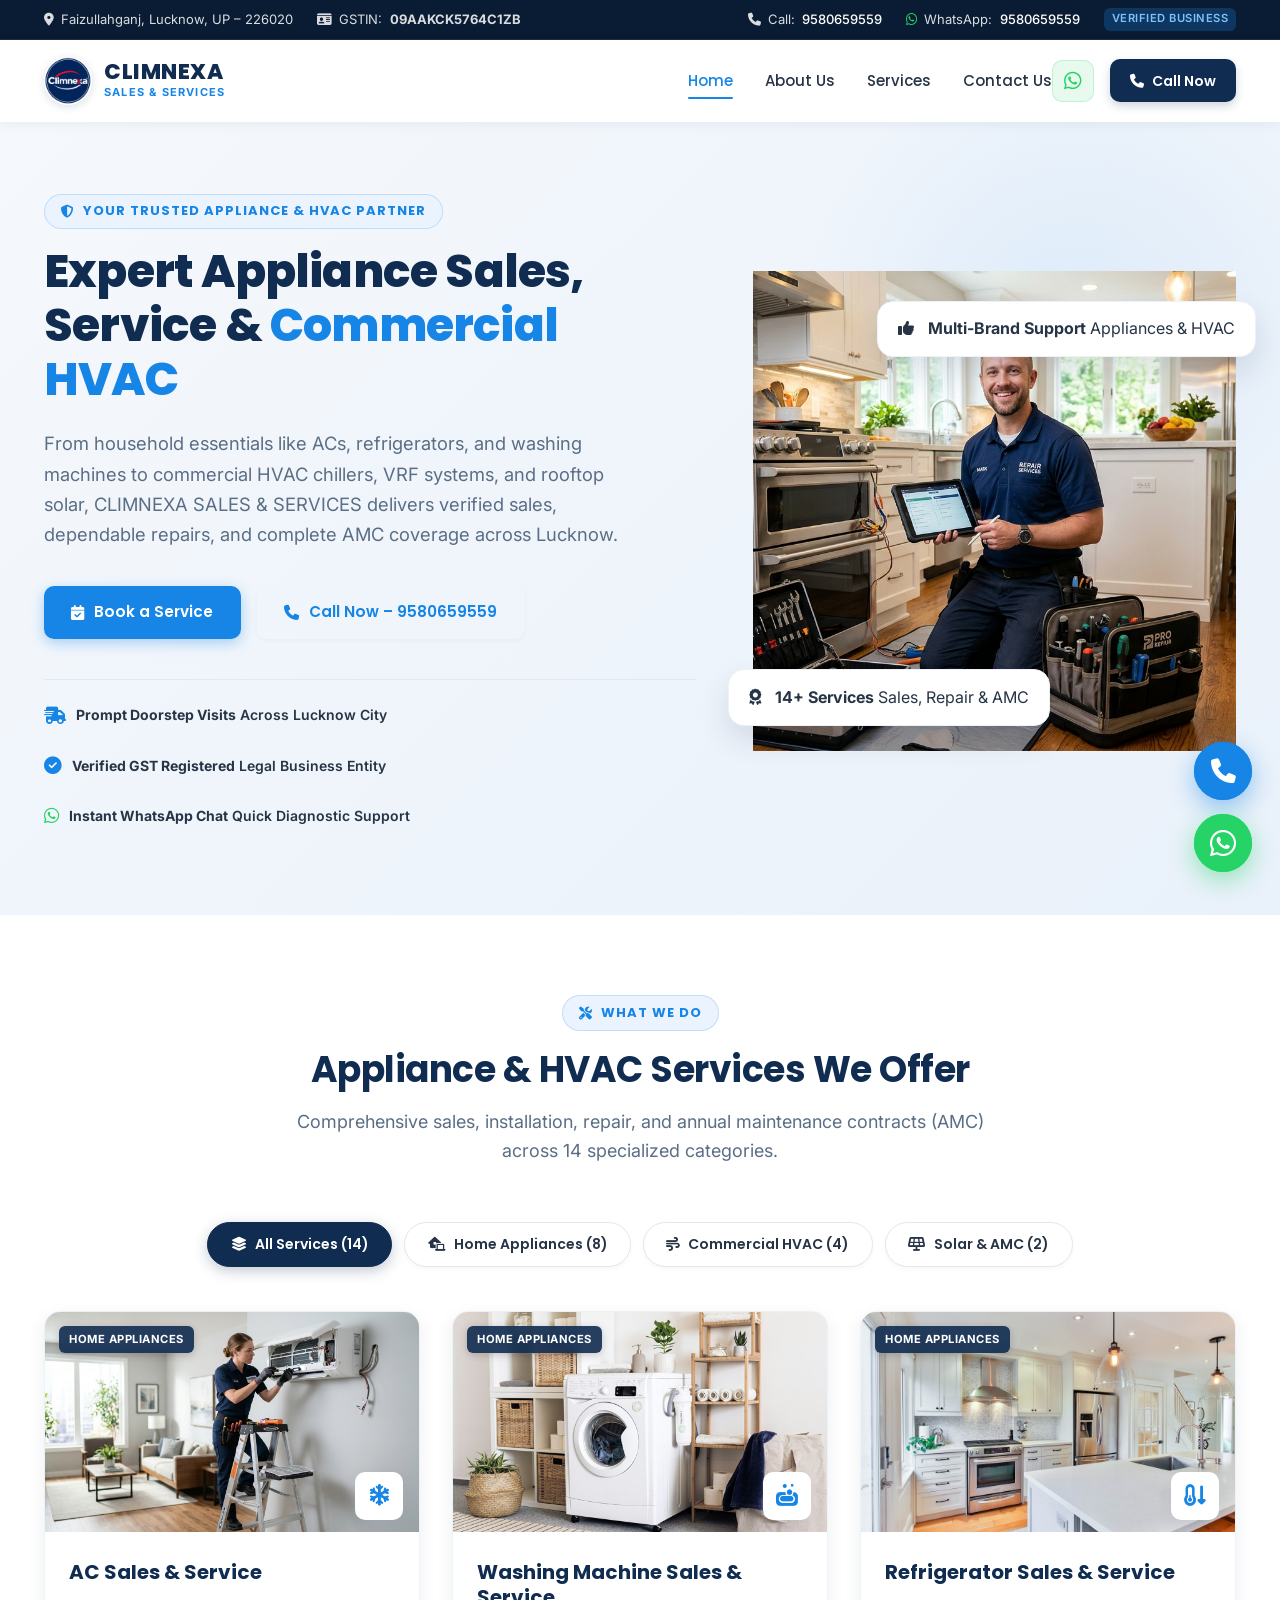
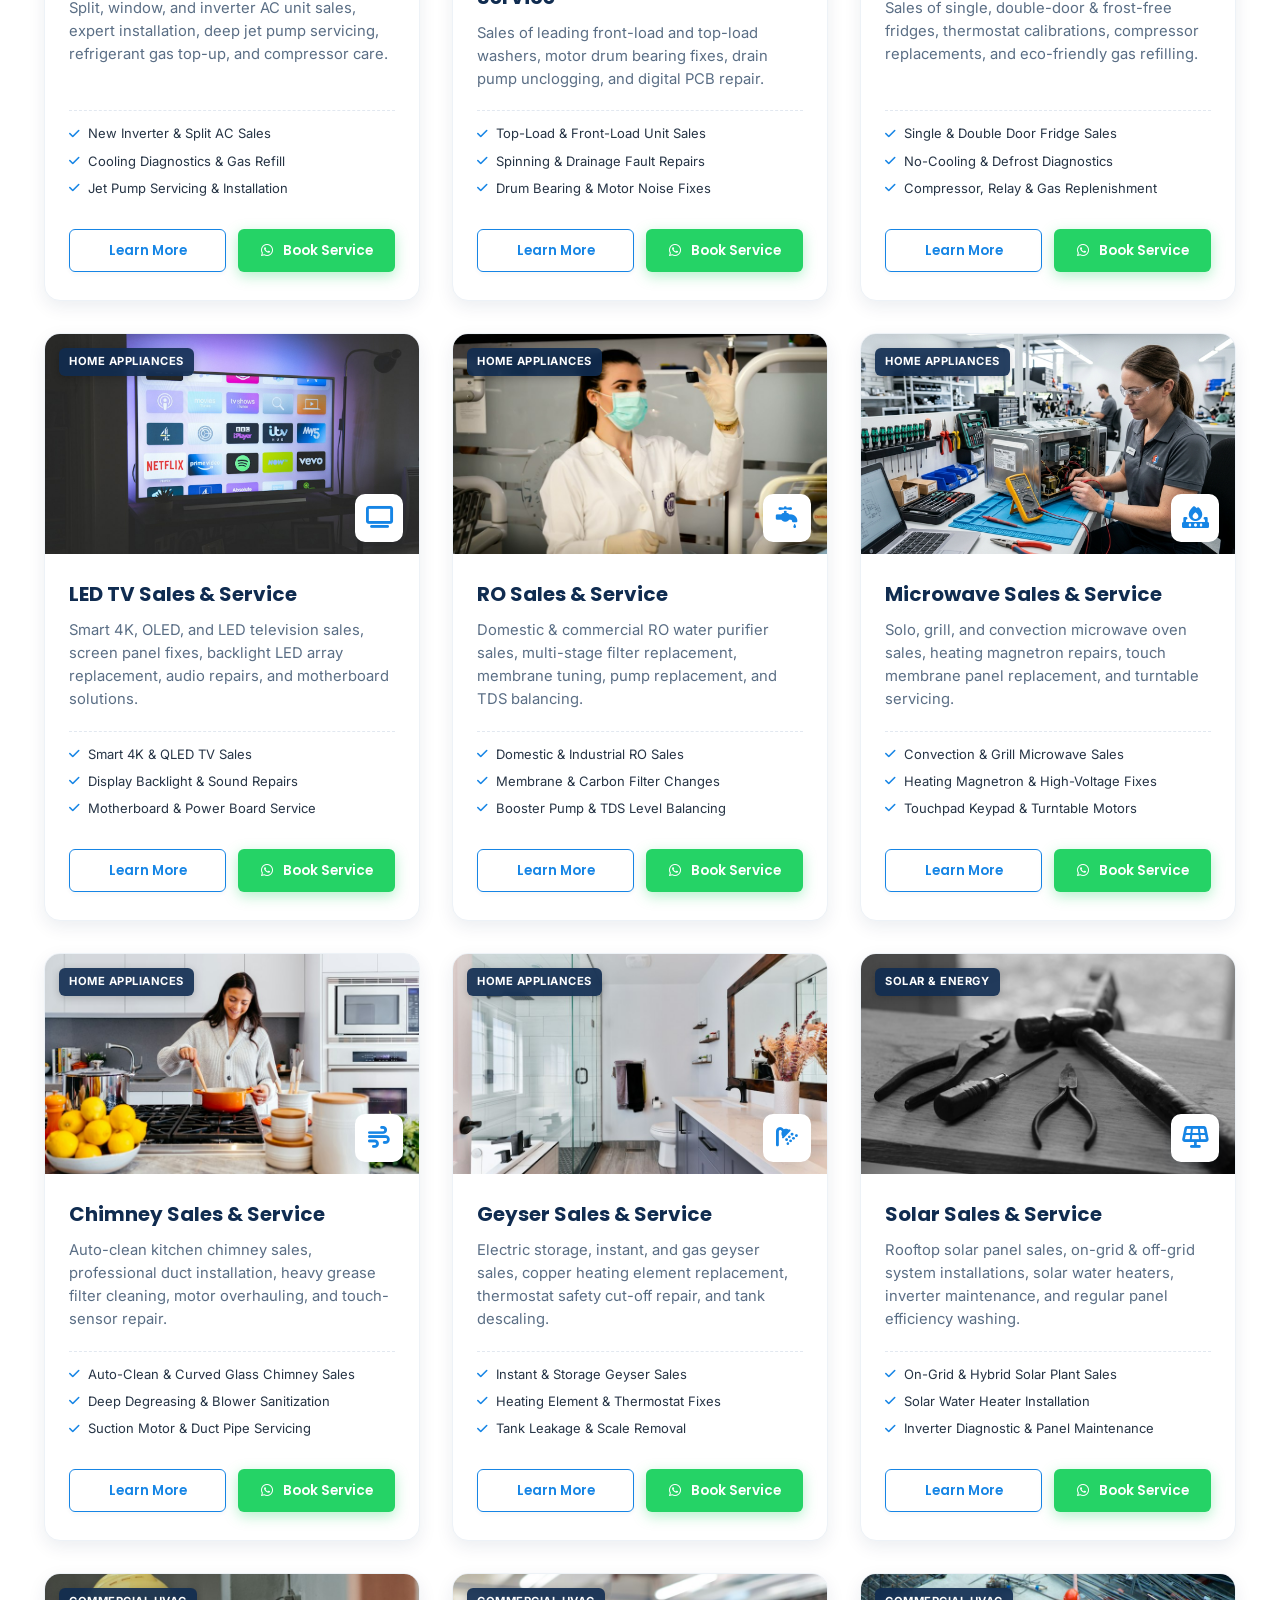
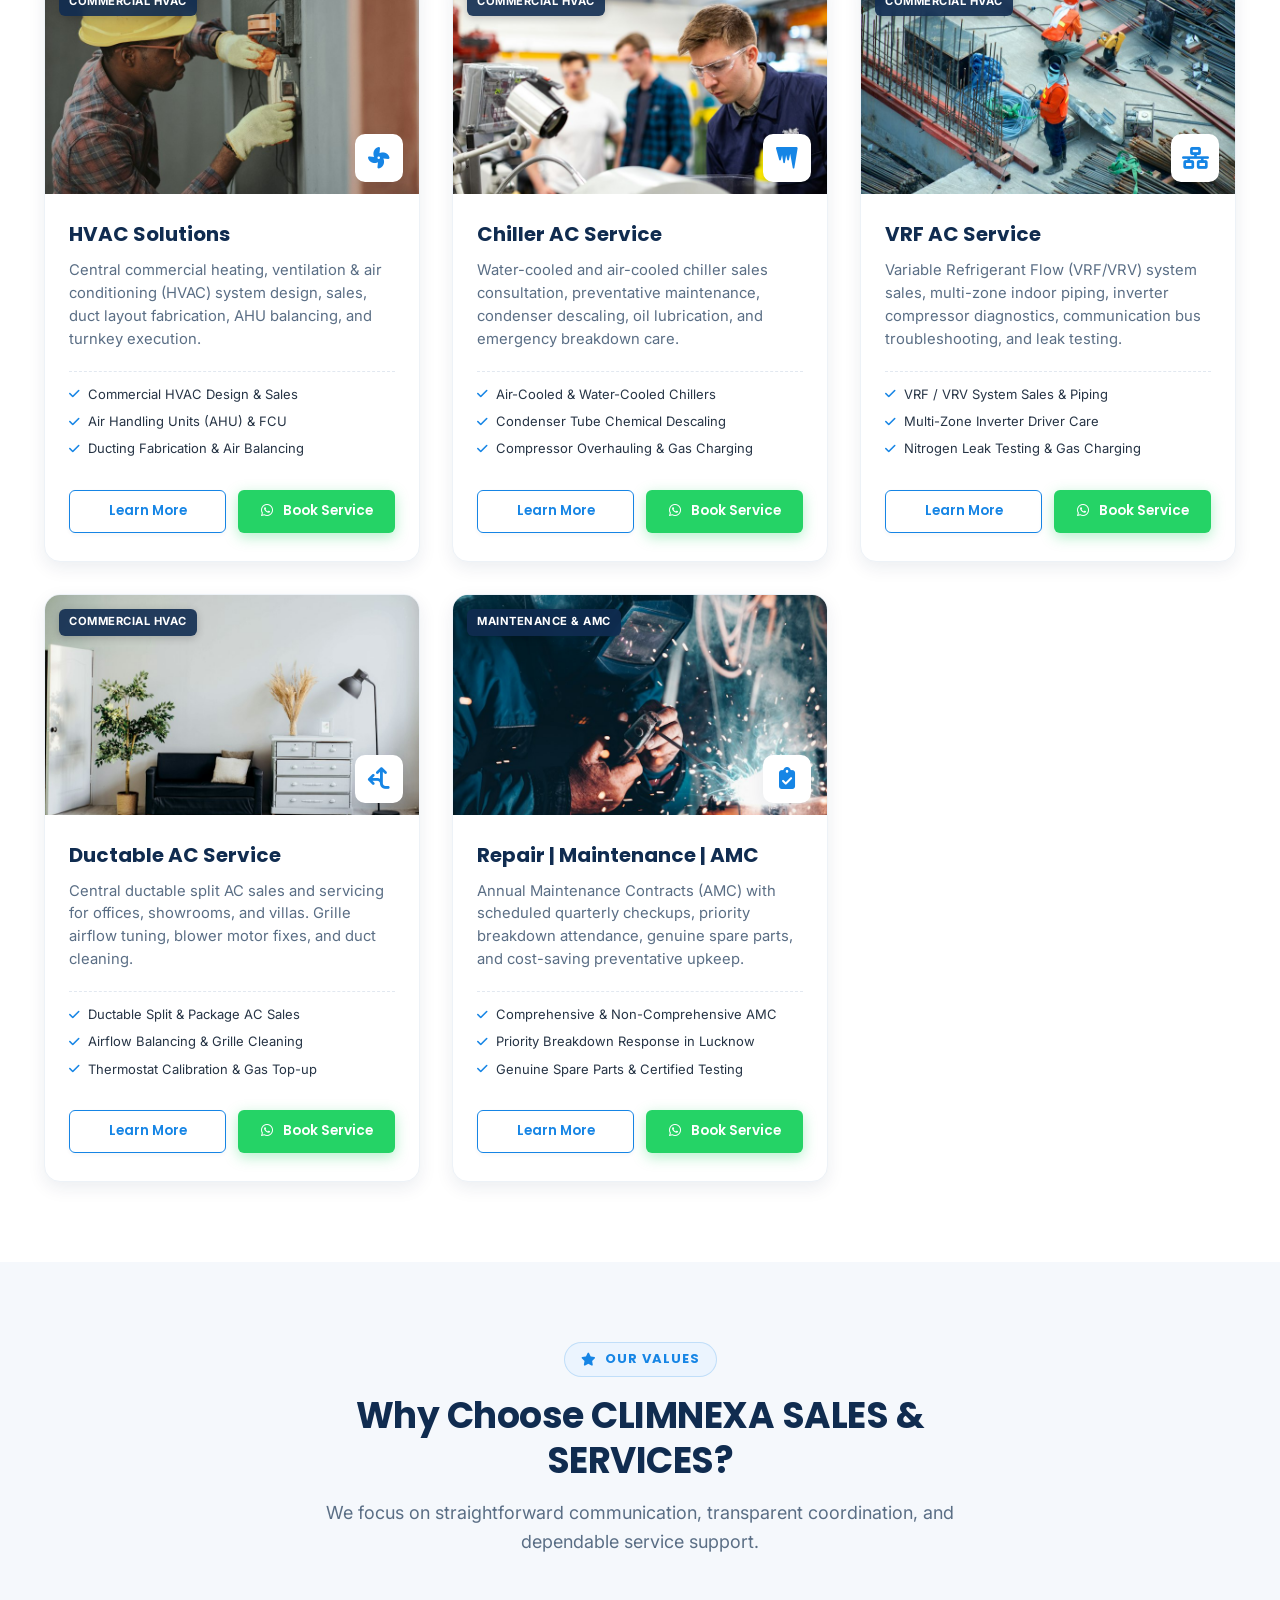
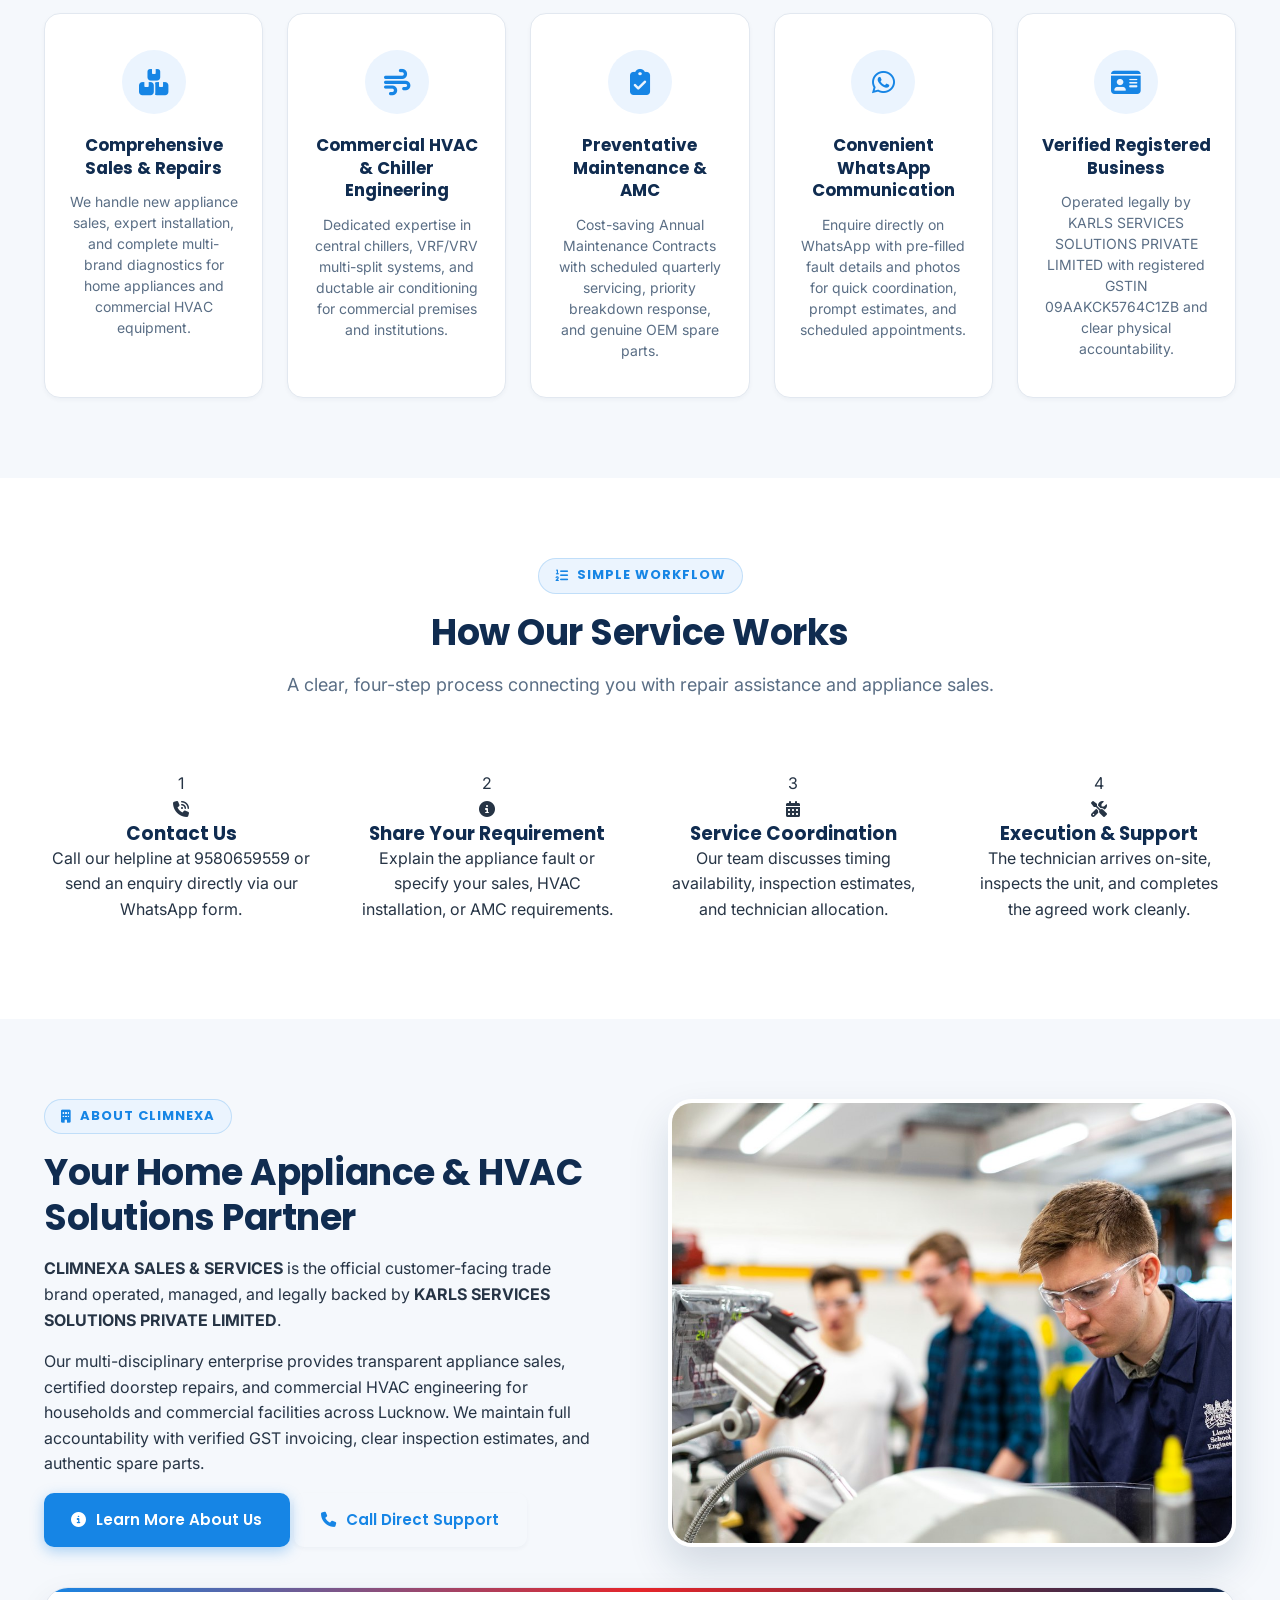
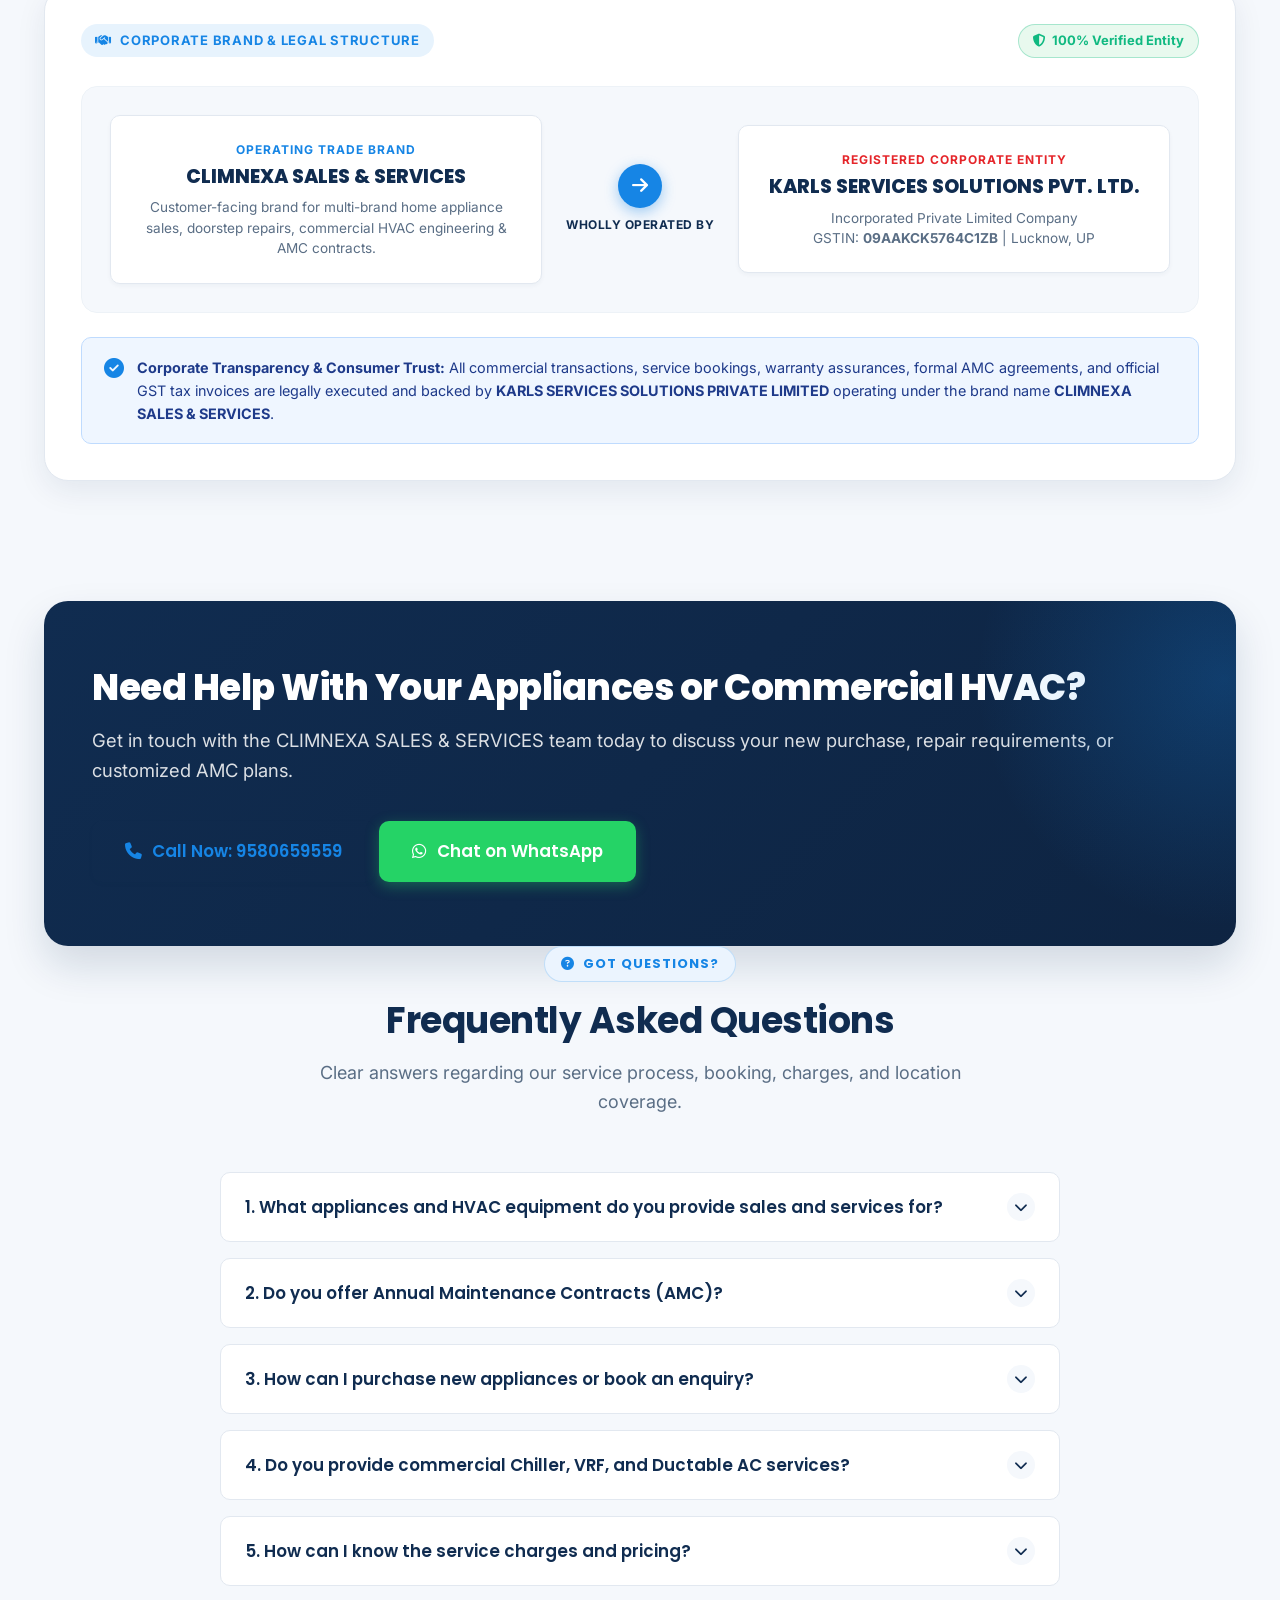
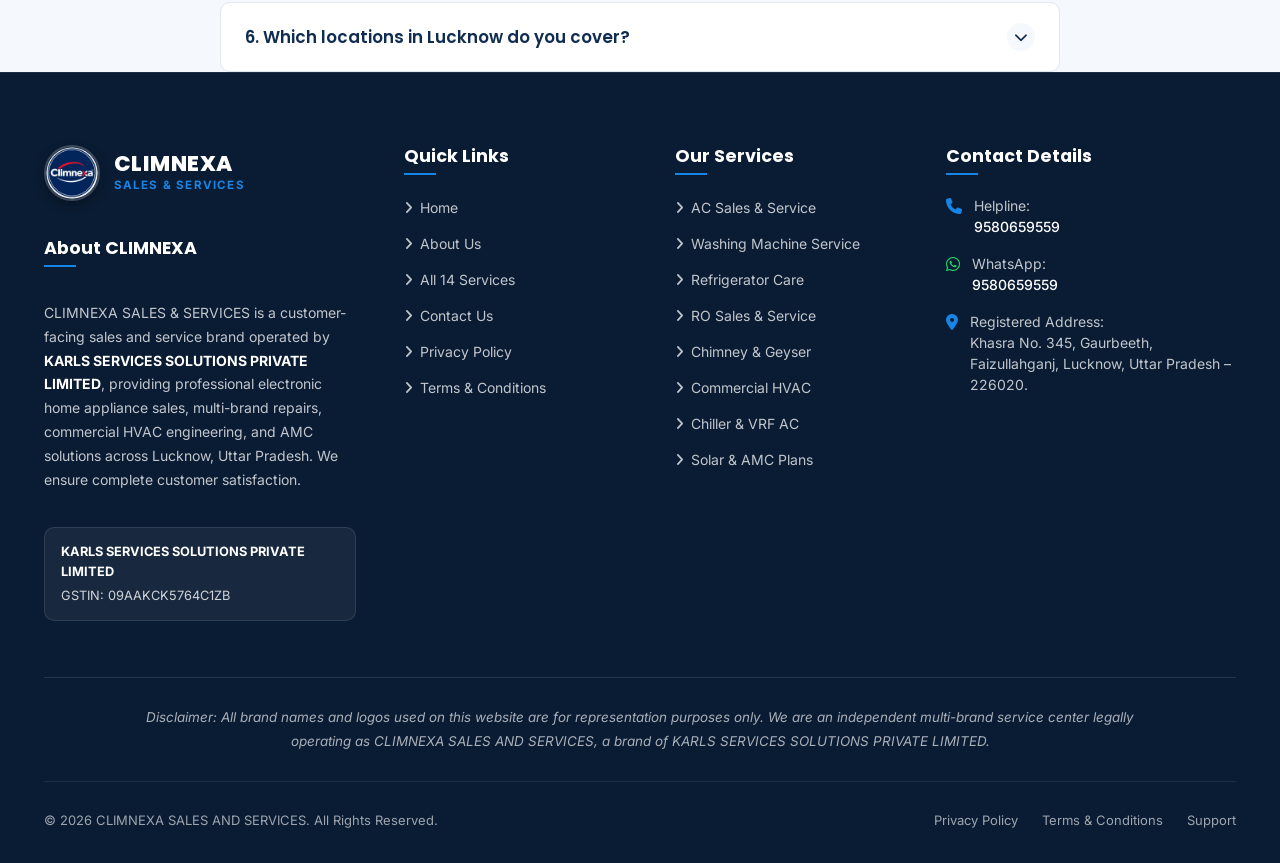
==== commit 4df95d6a: "Style Verified Business Information table and display clear corporate relationship between Climnexa " ====
--- a/index.html
+++ b/index.html
@@ -803,10 +803,10 @@
           </div>
           <h2 class="section-title">Your Home Appliance &amp; HVAC Solutions Partner</h2>
           <p class="about-lead">
-            CLIMNEXA SALES &amp; SERVICES, operated by KARLS SERVICES SOLUTIONS PRIVATE LIMITED, provides accessible, reliable appliance sales, repair solutions, and commercial HVAC engineering for households and enterprises across Lucknow.
+            <strong>CLIMNEXA SALES &amp; SERVICES</strong> is the official customer-facing trade brand operated, managed, and legally backed by <strong>KARLS SERVICES SOLUTIONS PRIVATE LIMITED</strong>.
           </p>
           <p class="about-body">
-            Our service offerings cover 14 major categories—ranging from daily domestic essentials such as air conditioners, refrigerators, and RO water purifiers to complex commercial systems including industrial chillers, VRF networks, and rooftop solar installations. We maintain full transparency regarding estimates, parts, and visit schedules.
+            Our multi-disciplinary enterprise provides transparent appliance sales, certified doorstep repairs, and commercial HVAC engineering for households and commercial facilities across Lucknow. We maintain full accountability with verified GST invoicing, clear inspection estimates, and authentic spare parts.
           </p>
           <div class="about-cta-row">
             <a href="about.html" class="btn btn-primary">
@@ -821,6 +821,52 @@
         <div class="about-image-wrapper reveal-fade-up">
           <div class="about-image-card">
             <img src="assets/images/about-company.jpg" alt="CLIMNEXA customer coordination team" class="about-img" loading="lazy">
+          </div>
+        </div>
+      </div>
+
+      <!-- Corporate Entity & Brand Relationship Card -->
+      <div class="business-relation-card reveal-fade-up">
+        <div class="relation-header">
+          <span class="relation-badge"><i class="fa-solid fa-handshake"></i> Corporate Brand &amp; Legal Structure</span>
+          <span class="relation-tag-legal"><i class="fa-solid fa-shield-halved"></i> 100% Verified Entity</span>
+        </div>
+
+        <div class="relation-grid">
+          <!-- Left Entity: Brand -->
+          <div class="relation-entity-box">
+            <span class="relation-tag">Operating Trade Brand</span>
+            <h3 class="relation-name">CLIMNEXA SALES &amp; SERVICES</h3>
+            <p class="relation-desc">
+              Customer-facing brand for multi-brand home appliance sales, doorstep repairs, commercial HVAC engineering &amp; AMC contracts.
+            </p>
+          </div>
+
+          <!-- Connector Arrow -->
+          <div class="relation-connector">
+            <div class="relation-arrow-icon" aria-hidden="true">
+              <i class="fa-solid fa-arrow-right"></i>
+            </div>
+            <span class="relation-label">Wholly Operated By</span>
+          </div>
+
+          <!-- Right Entity: Legal Entity -->
+          <div class="relation-entity-box">
+            <span class="relation-tag relation-tag-corp">Registered Corporate Entity</span>
+            <h3 class="relation-name">KARLS SERVICES SOLUTIONS PVT. LTD.</h3>
+            <p class="relation-desc">
+              Incorporated Private Limited Company<br>
+              GSTIN: <strong>09AAKCK5764C1ZB</strong> | Lucknow, UP
+            </p>
+          </div>
+        </div>
+
+        <!-- Bottom Note -->
+        <div class="relation-footer-note">
+          <i class="fa-solid fa-circle-check"></i>
+          <div>
+            <strong>Corporate Transparency &amp; Consumer Trust:</strong>
+            All commercial transactions, service bookings, warranty assurances, formal AMC agreements, and official GST tax invoices are legally executed and backed by <strong>KARLS SERVICES SOLUTIONS PRIVATE LIMITED</strong> operating under the brand name <strong>CLIMNEXA SALES &amp; SERVICES</strong>.
           </div>
         </div>
       </div>
--- a/css/style.css
+++ b/css/style.css
@@ -1234,6 +1234,287 @@
 }
 
 /* --------------------------------------------------------------------------
+   Verified Business Information Table & Corporate Relationship Card
+   -------------------------------------------------------------------------- */
+.gst-table-card {
+  background: var(--color-white);
+  border-radius: var(--radius-xl);
+  box-shadow: 0 10px 30px rgba(16, 44, 80, 0.08);
+  border: 1px solid var(--color-border);
+  overflow: hidden;
+  margin: 0 auto;
+  max-width: 960px;
+}
+
+.gst-table-header {
+  background: linear-gradient(135deg, var(--color-primary) 0%, #0E2442 100%);
+  color: var(--color-white);
+  padding: 1.5rem 2rem;
+  display: flex;
+  justify-content: space-between;
+  align-items: center;
+  flex-wrap: wrap;
+  gap: 1rem;
+  border-bottom: 3px solid var(--color-accent);
+}
+
+.gst-table-title {
+  display: flex;
+  align-items: center;
+  gap: 0.75rem;
+  font-family: var(--font-heading);
+  font-size: 1.25rem;
+  font-weight: 700;
+  margin: 0;
+  color: var(--color-white);
+}
+
+.gst-table-title i {
+  color: var(--color-accent);
+}
+
+.gst-status-pill {
+  background: rgba(37, 211, 102, 0.2);
+  border: 1px solid rgba(37, 211, 102, 0.4);
+  color: #25D366;
+  font-size: 0.8125rem;
+  font-weight: 700;
+  padding: 0.35rem 0.85rem;
+  border-radius: var(--radius-full);
+  display: inline-flex;
+  align-items: center;
+  gap: 0.45rem;
+}
+
+.gst-details-table {
+  width: 100%;
+  border-collapse: collapse;
+  text-align: left;
+}
+
+.gst-details-table tbody tr {
+  border-bottom: 1px solid var(--color-border-light);
+  transition: background-color var(--transition-fast);
+}
+
+.gst-details-table tbody tr:last-child {
+  border-bottom: none;
+}
+
+.gst-details-table tbody tr:hover {
+  background-color: #F8FAFC;
+}
+
+.gst-details-table th {
+  padding: 1.15rem 1.75rem;
+  font-family: var(--font-heading);
+  font-size: 0.9375rem;
+  font-weight: 600;
+  color: var(--color-primary);
+  width: 38%;
+  vertical-align: top;
+  background-color: rgba(245, 248, 252, 0.65);
+  border-right: 1px solid var(--color-border-light);
+}
+
+.gst-details-table th i {
+  color: var(--color-accent);
+  width: 22px;
+  text-align: center;
+  margin-right: 0.65rem;
+}
+
+.gst-details-table td {
+  padding: 1.15rem 1.75rem;
+  font-size: 0.95rem;
+  color: var(--color-text);
+  line-height: 1.6;
+}
+
+.gst-number-badge {
+  display: inline-block;
+  background: rgba(22, 133, 229, 0.1);
+  border: 1px solid rgba(22, 133, 229, 0.3);
+  color: var(--color-accent);
+  font-family: monospace;
+  font-size: 1.05rem;
+  font-weight: 700;
+  padding: 0.25rem 0.65rem;
+  border-radius: var(--radius-sm);
+  letter-spacing: 1px;
+}
+
+.active-tag {
+  display: inline-flex;
+  align-items: center;
+  gap: 0.35rem;
+  color: #10B981;
+  font-size: 0.85rem;
+  font-weight: 600;
+  margin-left: 0.5rem;
+}
+
+/* Corporate Entity Relationship Card */
+.business-relation-card {
+  background: var(--color-white);
+  border-radius: var(--radius-xl);
+  padding: 2.25rem;
+  border: 1px solid var(--color-border);
+  box-shadow: 0 10px 30px rgba(16, 44, 80, 0.08);
+  margin: 2.5rem 0;
+  position: relative;
+  overflow: hidden;
+}
+
+.business-relation-card::before {
+  content: '';
+  position: absolute;
+  top: 0;
+  left: 0;
+  width: 100%;
+  height: 4px;
+  background: linear-gradient(90deg, var(--color-accent) 0%, #E5252A 50%, var(--color-primary) 100%);
+}
+
+.relation-header {
+  display: flex;
+  align-items: center;
+  justify-content: space-between;
+  margin-bottom: 1.75rem;
+  flex-wrap: wrap;
+  gap: 0.75rem;
+}
+
+.relation-badge {
+  display: inline-flex;
+  align-items: center;
+  gap: 0.5rem;
+  background: rgba(22, 133, 229, 0.1);
+  color: var(--color-accent);
+  font-size: 0.8125rem;
+  font-weight: 700;
+  text-transform: uppercase;
+  letter-spacing: 0.75px;
+  padding: 0.4rem 0.9rem;
+  border-radius: var(--radius-full);
+}
+
+.relation-tag-legal {
+  display: inline-flex;
+  align-items: center;
+  gap: 0.4rem;
+  background: #E8F9EE;
+  color: #10B981;
+  font-size: 0.8125rem;
+  font-weight: 700;
+  padding: 0.35rem 0.85rem;
+  border-radius: var(--radius-full);
+  border: 1px solid rgba(16, 185, 129, 0.3);
+}
+
+.relation-grid {
+  display: grid;
+  grid-template-columns: 1fr auto 1fr;
+  align-items: center;
+  gap: 1.5rem;
+  background: var(--color-bg);
+  border: 1px solid var(--color-border-light);
+  border-radius: var(--radius-lg);
+  padding: 1.75rem;
+  margin-bottom: 1.5rem;
+}
+
+.relation-entity-box {
+  background: var(--color-white);
+  padding: 1.5rem;
+  border-radius: var(--radius-md);
+  border: 1px solid var(--color-border);
+  box-shadow: var(--shadow-sm);
+  text-align: center;
+}
+
+.relation-tag {
+  font-size: 0.75rem;
+  font-weight: 700;
+  text-transform: uppercase;
+  letter-spacing: 1px;
+  color: var(--color-accent);
+  margin-bottom: 0.4rem;
+  display: block;
+}
+
+.relation-tag-corp {
+  color: #E5252A;
+}
+
+.relation-name {
+  font-family: var(--font-heading);
+  font-size: 1.2rem;
+  font-weight: 800;
+  color: var(--color-primary);
+  margin-bottom: 0.45rem;
+  line-height: 1.3;
+}
+
+.relation-desc {
+  font-size: 0.85rem;
+  color: var(--color-text-muted);
+  line-height: 1.5;
+  margin: 0;
+}
+
+.relation-connector {
+  display: flex;
+  flex-direction: column;
+  align-items: center;
+  justify-content: center;
+  gap: 0.4rem;
+  text-align: center;
+}
+
+.relation-arrow-icon {
+  width: 44px;
+  height: 44px;
+  border-radius: 50%;
+  background: var(--color-accent);
+  color: var(--color-white);
+  display: flex;
+  align-items: center;
+  justify-content: center;
+  font-size: 1.15rem;
+  box-shadow: 0 4px 14px rgba(22, 133, 229, 0.4);
+}
+
+.relation-label {
+  font-size: 0.75rem;
+  font-weight: 700;
+  color: var(--color-primary);
+  text-transform: uppercase;
+  letter-spacing: 0.5px;
+  white-space: nowrap;
+}
+
+.relation-footer-note {
+  display: flex;
+  align-items: flex-start;
+  gap: 0.85rem;
+  background: #EFF6FF;
+  border: 1px solid #BFDBFE;
+  border-radius: var(--radius-md);
+  padding: 1.15rem 1.35rem;
+  font-size: 0.9rem;
+  color: #1E3A8A;
+  line-height: 1.6;
+}
+
+.relation-footer-note i {
+  color: var(--color-accent);
+  font-size: 1.25rem;
+  margin-top: 2px;
+  flex-shrink: 0;
+}
+
+/* --------------------------------------------------------------------------
    Call To Action Banner
    -------------------------------------------------------------------------- */
 .cta-banner {
@@ -2444,6 +2725,53 @@
     padding: 2rem 1.25rem;
   }
 
+  /* Verified Business & Relation Responsive */
+  .gst-table-header {
+    padding: 1.25rem 1.25rem;
+  }
+
+  .gst-details-table,
+  .gst-details-table tbody,
+  .gst-details-table tr,
+  .gst-details-table th,
+  .gst-details-table td {
+    display: block;
+    width: 100%;
+  }
+
+  .gst-details-table tr {
+    padding: 0.9rem 1.25rem;
+    border-bottom: 1px solid var(--color-border-light);
+  }
+
+  .gst-details-table th {
+    background: transparent;
+    border-right: none;
+    padding: 0 0 0.35rem 0;
+    font-size: 0.875rem;
+    color: var(--color-primary);
+  }
+
+  .gst-details-table td {
+    padding: 0 0 0.5rem 0;
+    font-size: 0.925rem;
+  }
+
+  .business-relation-card {
+    padding: 1.5rem 1.25rem;
+  }
+
+  .relation-grid {
+    grid-template-columns: 1fr;
+    gap: 1.25rem;
+    padding: 1.25rem;
+  }
+
+  .relation-connector {
+    transform: rotate(90deg);
+    margin: 0.25rem 0;
+  }
+
   .footer-grid {
     grid-template-columns: 1fr;
     gap: 2rem;
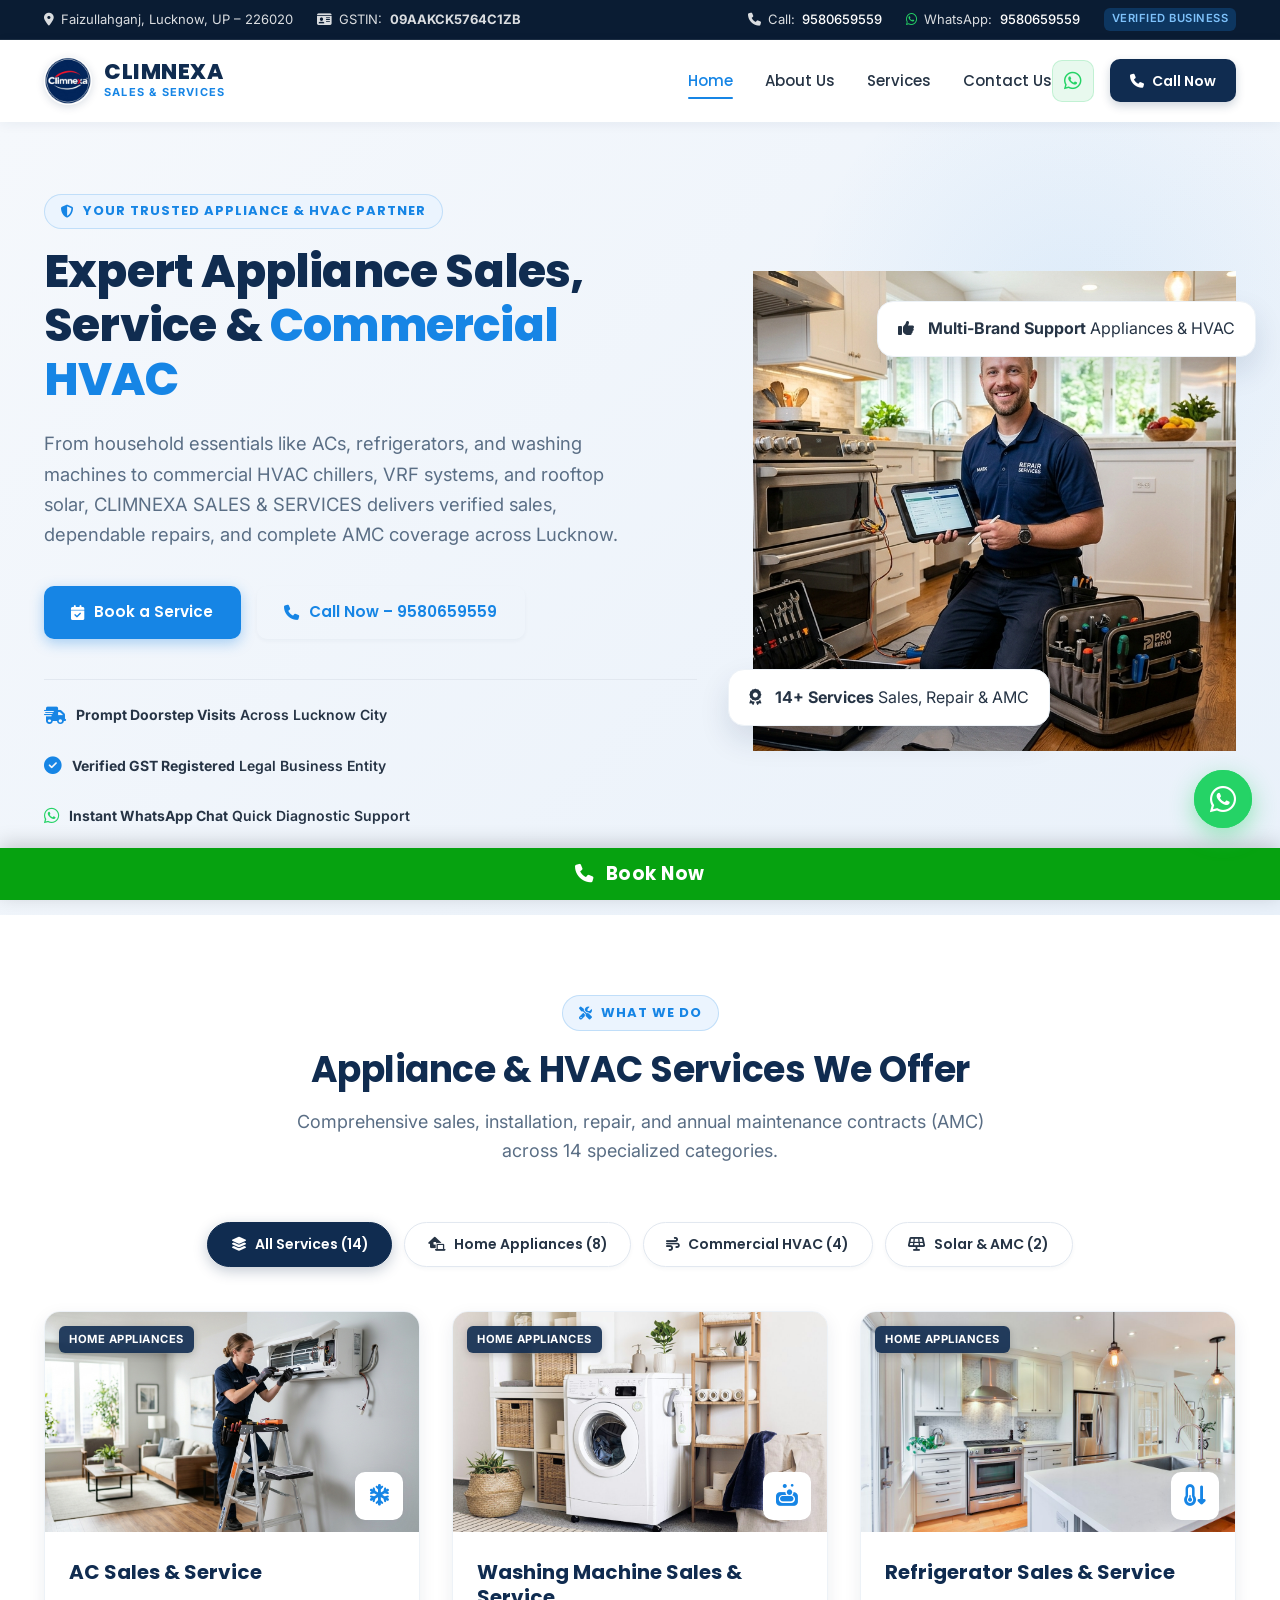
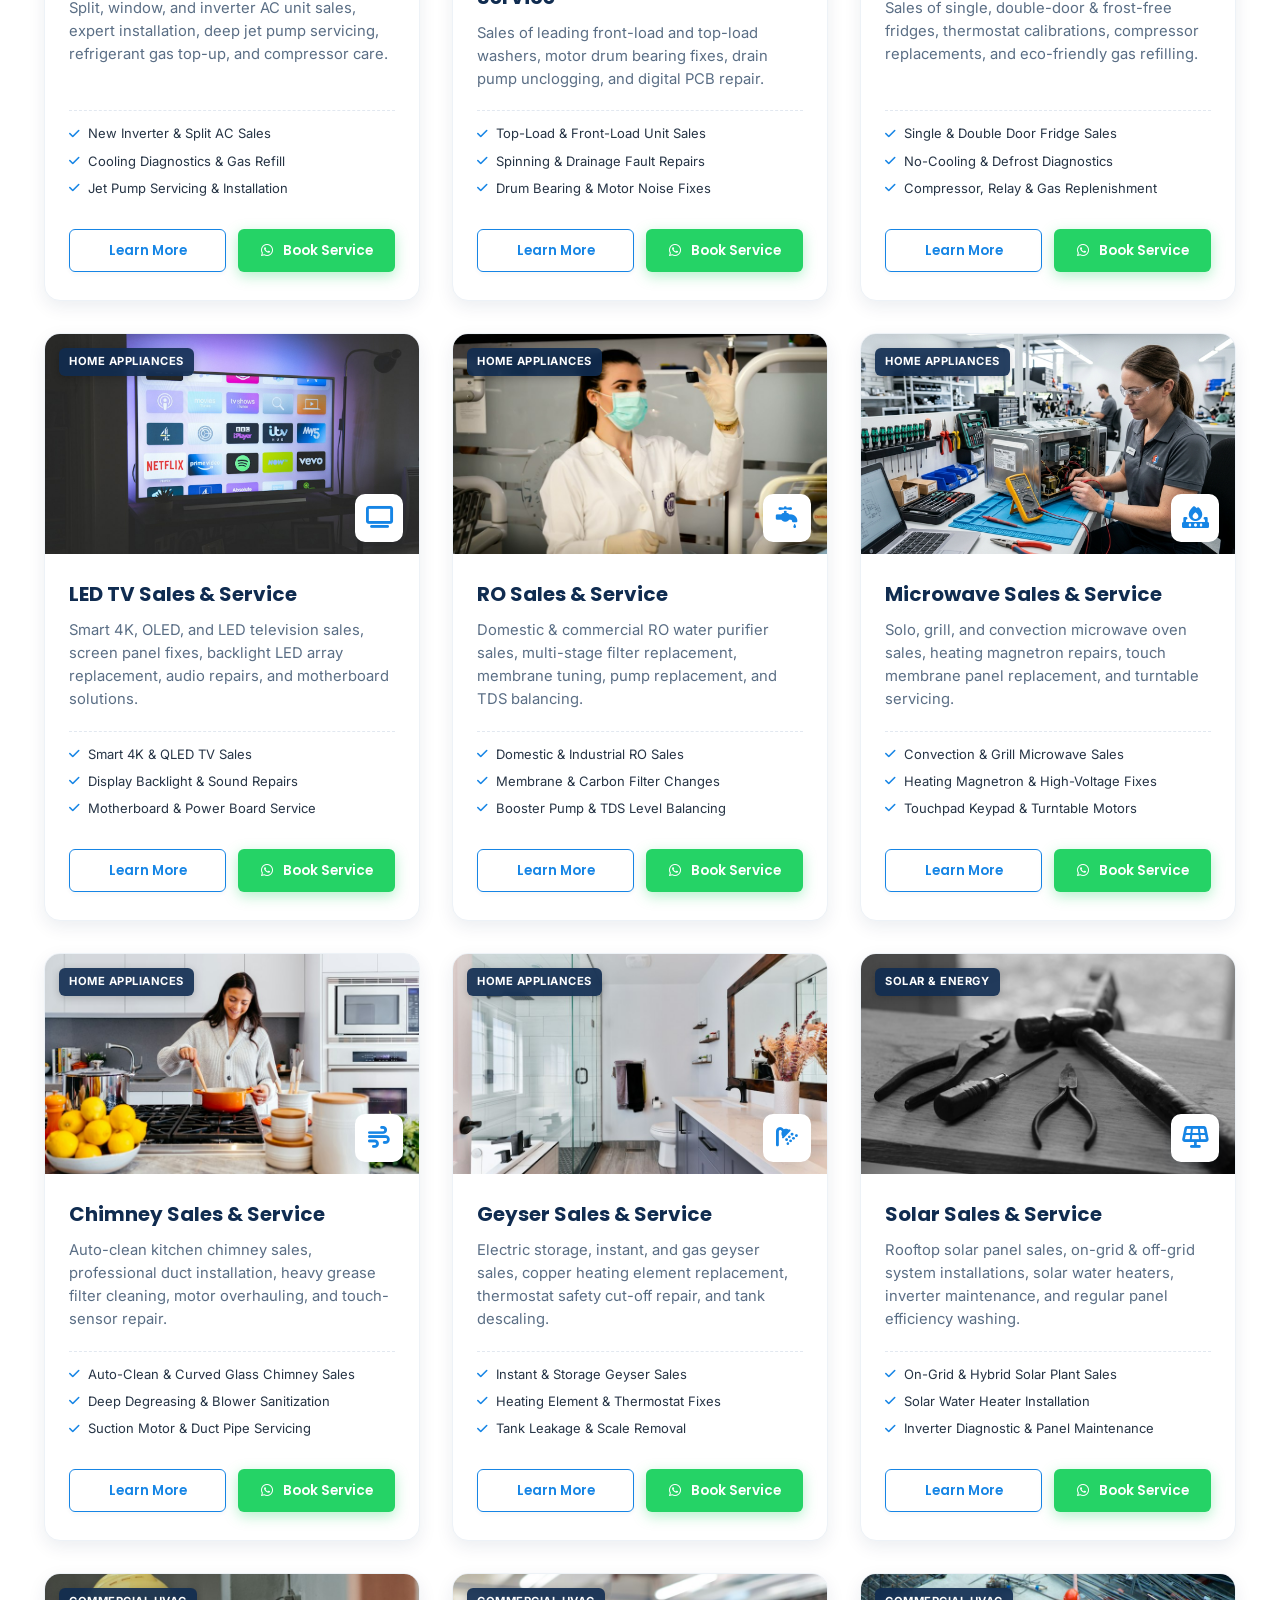
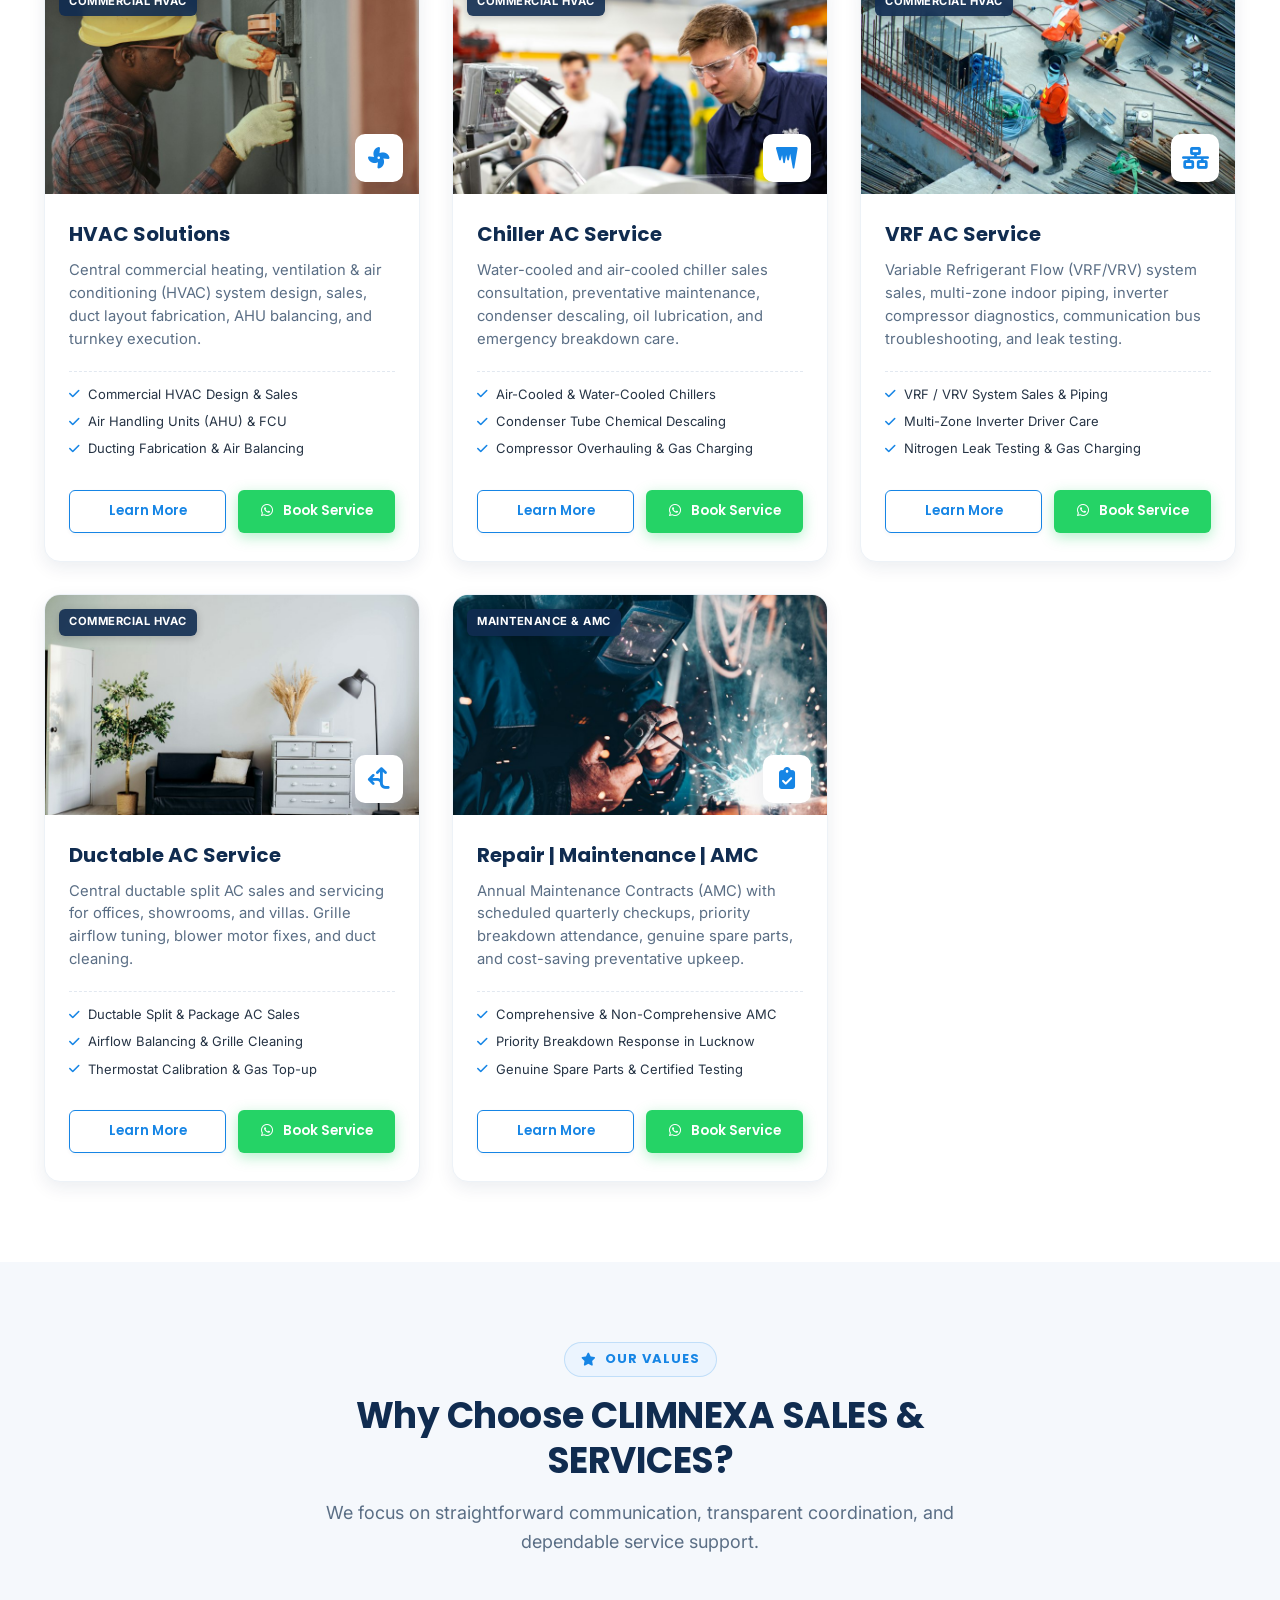
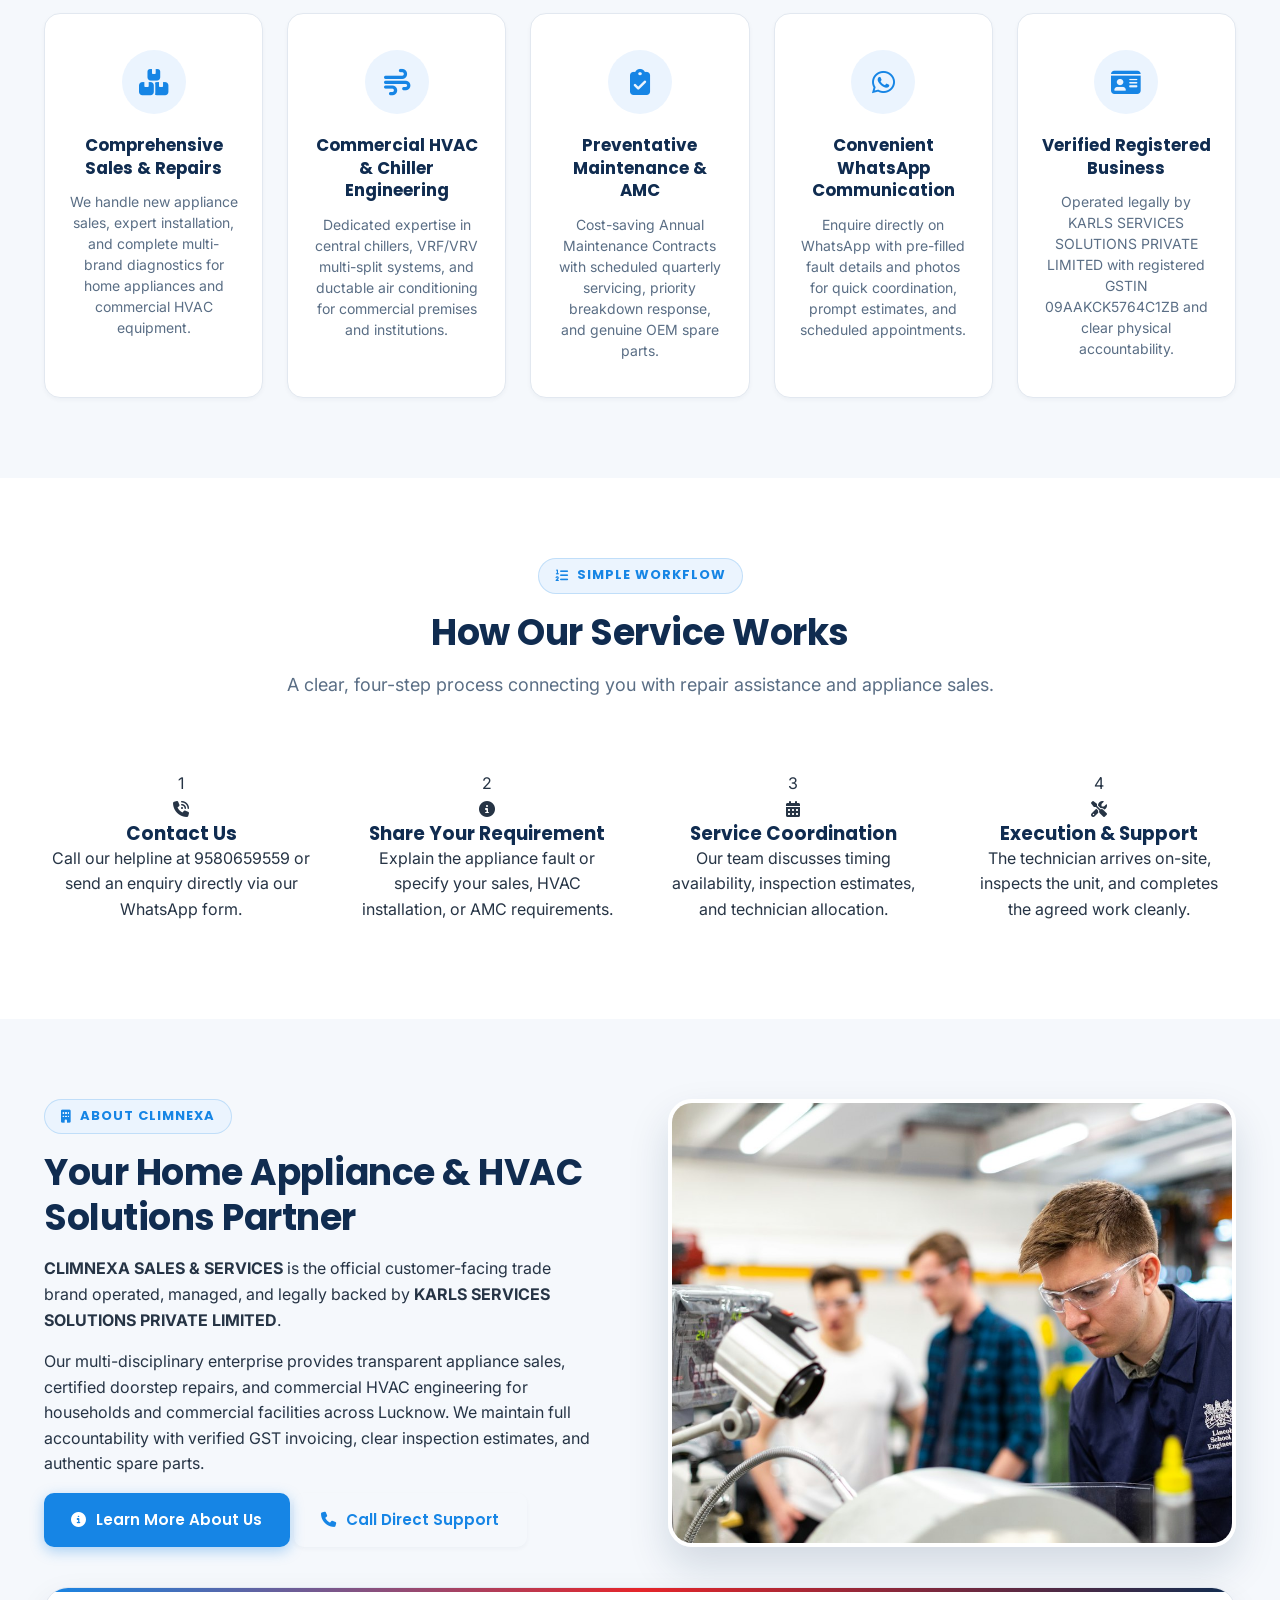
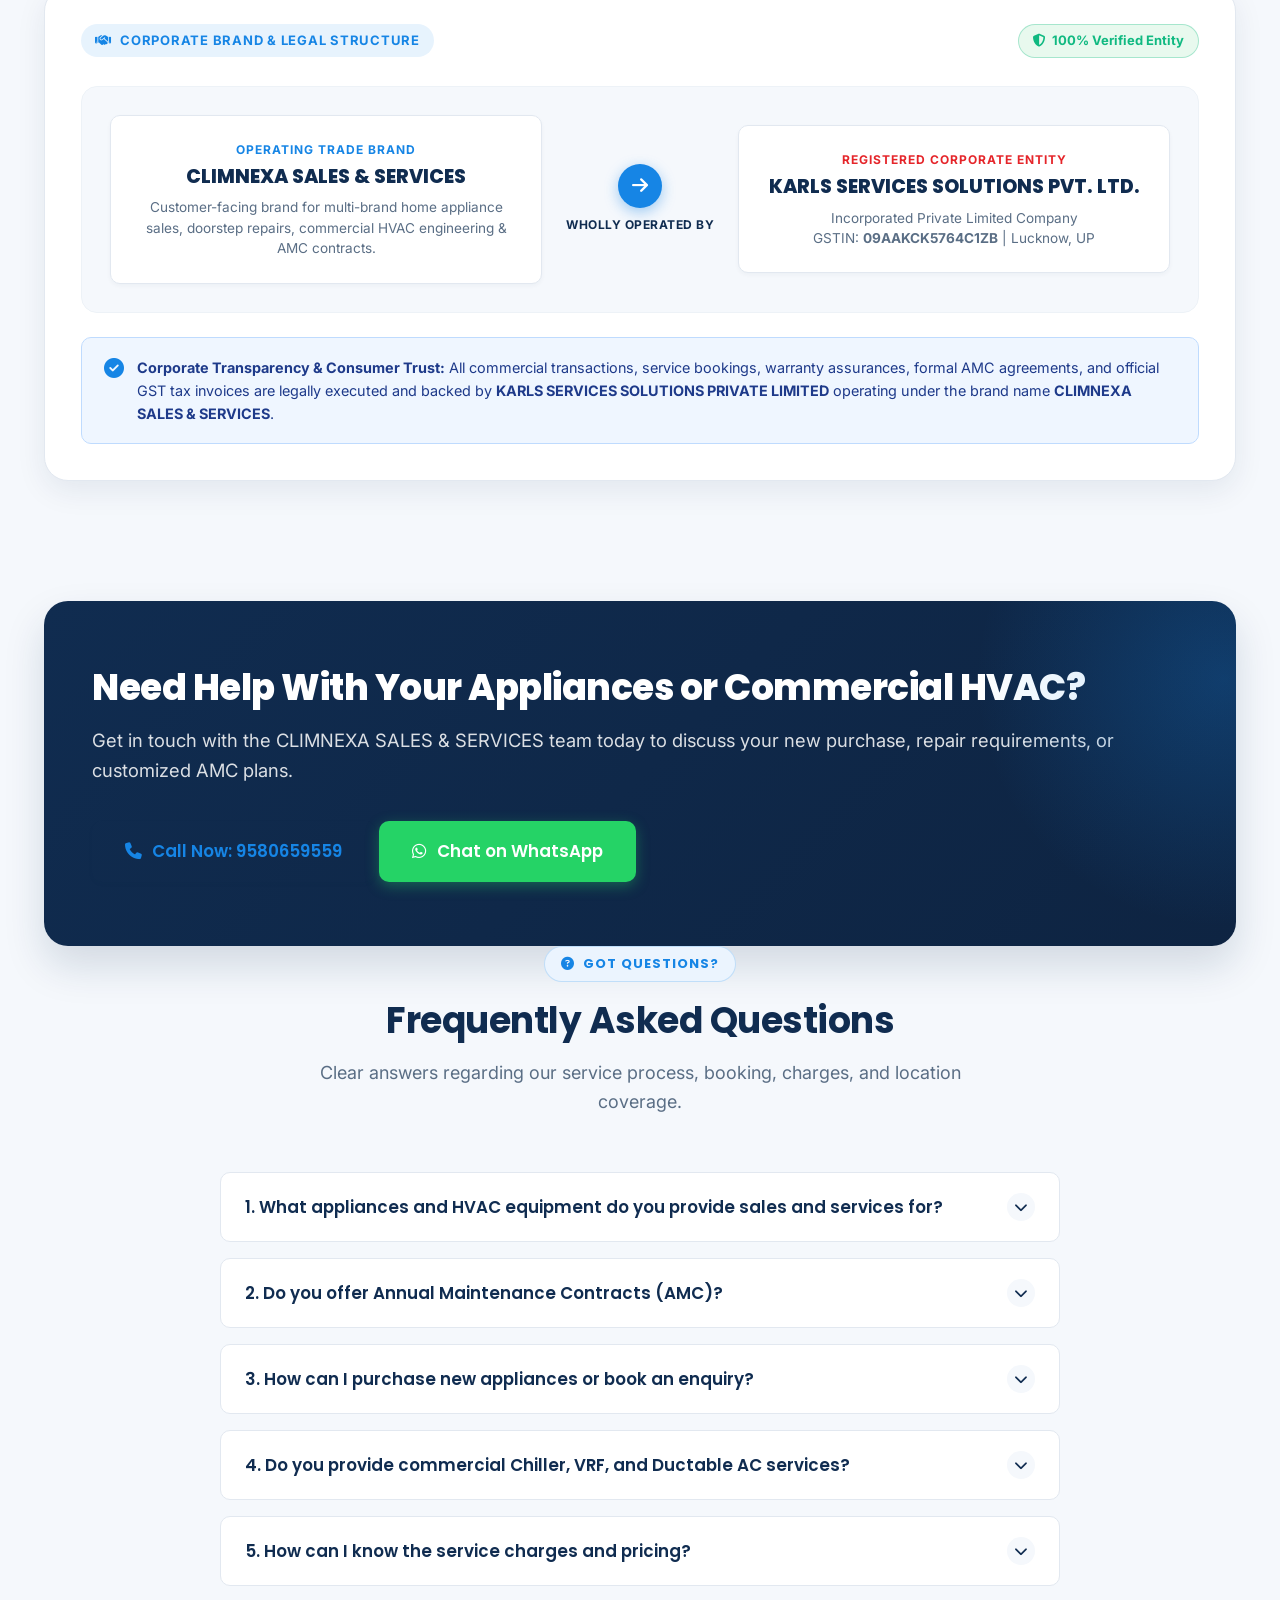
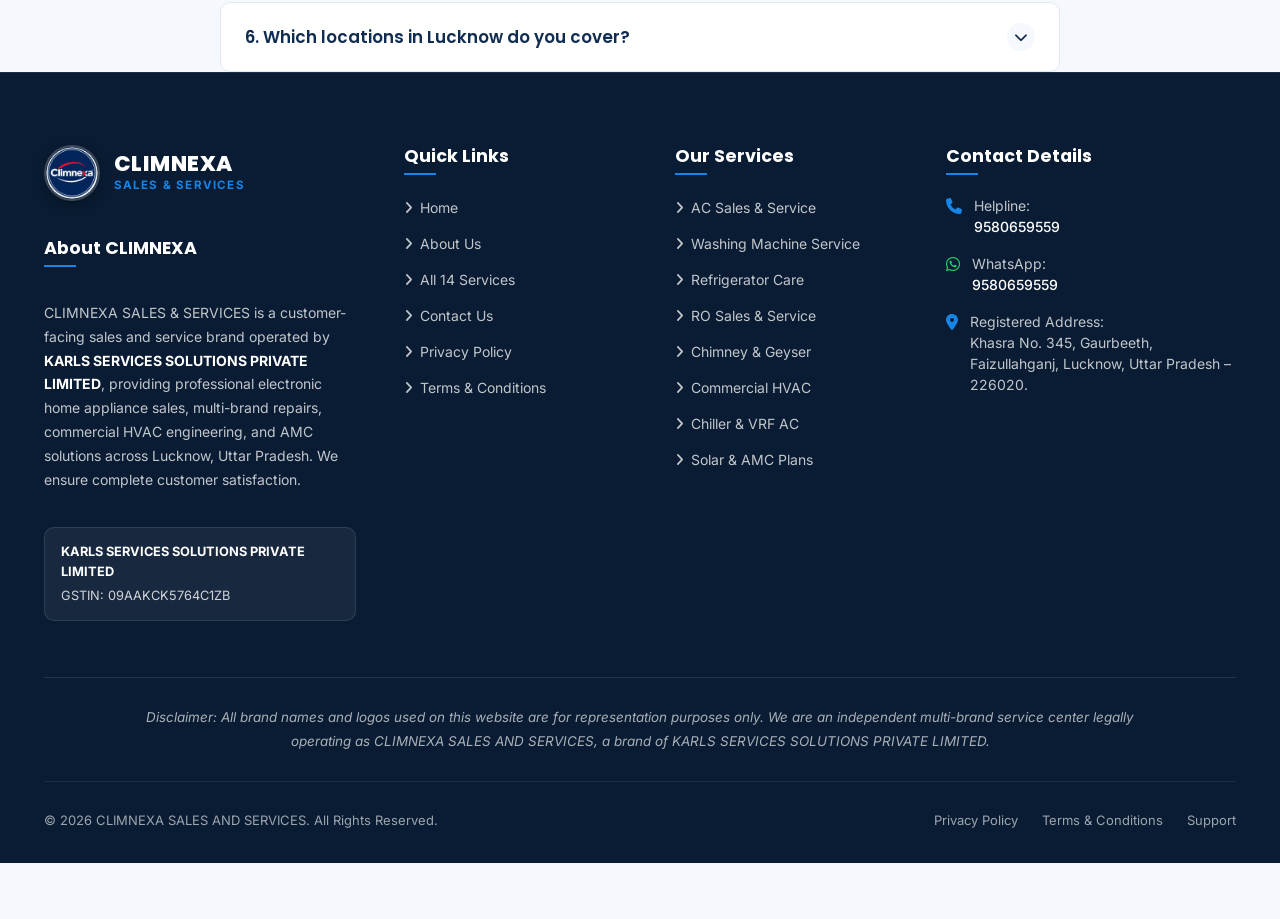
==== commit 8b602c3c: "Replace circular floating call button with sticky bottom Book Now calling bar" ====
--- a/index.html
+++ b/index.html
@@ -1095,23 +1095,22 @@
   <!-- Scripts -->
   <script src="js/script.js"></script>
 
-  <!-- Floating Quick Contact Buttons (Call & WhatsApp) - Permanently Fixed on Top -->
-  <aside class="floating-contact-group" aria-label="Quick Contact Actions">
-    <!-- Floating Call Button -->
-    <div class="floating-action-item">
-      <div class="floating-tooltip">Call: 9580659559</div>
-      <a href="tel:+919580659559" class="floating-btn floating-btn-call" aria-label="Call CLIMNEXA SALES & SERVICES">
-        <i class="fa-solid fa-phone"></i>
-      </a>
-    </div>
-
     <!-- Floating WhatsApp Button -->
+  <aside class="floating-contact-group" aria-label="Quick WhatsApp Contact">
     <div class="floating-action-item">
       <div class="floating-tooltip">Chat on WhatsApp</div>
-      <a href="https://wa.me/919580659559" class="floating-btn floating-btn-whatsapp" target="_blank" rel="noopener" aria-label="Open WhatsApp Chat">
+      <a href="https://wa.me/919580659559" class="floating-btn floating-btn-whatsapp" target="_blank" rel="noopener" aria-label="Chat on WhatsApp">
         <i class="fa-brands fa-whatsapp"></i>
       </a>
     </div>
   </aside>
+
+  <!-- Sticky Calling Button (Book Now) -->
+  <div class="sticky-call-bar" id="stickyCallBar">
+    <a href="tel:+919580659559" class="sticky-call-btn" aria-label="Book Now - Call 9580659559">
+      <i class="fa-solid fa-phone"></i>
+      <span>Book Now</span>
+    </a>
+  </div>
 </body>
 </html>
--- a/css/style.css
+++ b/css/style.css
@@ -88,6 +88,7 @@
   overflow-x: clip;
   position: relative;
   min-height: 100vh;
+  padding-bottom: calc(56px + env(safe-area-inset-bottom, 0px));
   -webkit-font-smoothing: antialiased;
   -moz-osx-font-smoothing: grayscale;
 }
@@ -2064,11 +2065,11 @@
 }
 
 /* --------------------------------------------------------------------------
-   Floating Quick Contact Buttons (Call & WhatsApp) - Permanently Fixed on Scroll
+   Floating WhatsApp Button - Fixed Above Sticky Bottom Bar
    -------------------------------------------------------------------------- */
 .floating-contact-group {
   position: fixed !important;
-  bottom: 28px !important;
+  bottom: 72px !important;
   right: 28px !important;
   z-index: 999999 !important;
   display: flex !important;
@@ -2182,7 +2183,7 @@
 /* Fallback for standalone floating-whatsapp */
 .floating-whatsapp {
   position: fixed !important;
-  bottom: 28px !important;
+  bottom: 72px !important;
   right: 28px !important;
   z-index: 999999 !important;
   display: flex !important;
@@ -2194,6 +2195,90 @@
   transform: translateZ(0) !important;
   -webkit-transform: translateZ(0) !important;
   will-change: transform;
+}
+
+/* --------------------------------------------------------------------------
+   Sticky Calling Bar (Book Now) - Pinned to Screen Bottom
+   -------------------------------------------------------------------------- */
+.sticky-call-bar {
+  position: fixed !important;
+  bottom: 0 !important;
+  left: 0 !important;
+  right: 0 !important;
+  width: 100% !important;
+  z-index: 999998 !important;
+  background-color: #06a210;
+  box-shadow: 0 -4px 20px rgba(0, 0, 0, 0.18);
+  display: flex !important;
+  align-items: center;
+  justify-content: center;
+  padding: 0;
+  padding-bottom: env(safe-area-inset-bottom, 0px);
+  pointer-events: auto !important;
+  opacity: 1 !important;
+  visibility: visible !important;
+  transform: translateZ(0) !important;
+  -webkit-transform: translateZ(0) !important;
+  transition: background-color var(--transition-normal);
+}
+
+.sticky-call-btn {
+  display: flex;
+  align-items: center;
+  justify-content: center;
+  gap: 12px;
+  width: 100%;
+  height: 52px;
+  color: #ffffff !important;
+  font-family: var(--font-heading);
+  font-size: 1.15rem;
+  font-weight: 700;
+  letter-spacing: 0.5px;
+  text-decoration: none;
+  text-align: center;
+  background: transparent;
+  cursor: pointer;
+  -webkit-tap-highlight-color: transparent;
+  transition: background-color var(--transition-fast);
+}
+
+.sticky-call-btn:hover,
+.sticky-call-btn:focus-visible {
+  background-color: #048a0d;
+  color: #ffffff !important;
+  text-decoration: none;
+}
+
+.sticky-call-btn:active {
+  background-color: #03750b;
+}
+
+.sticky-call-btn i {
+  font-size: 1.15rem;
+  color: #ffffff;
+  display: inline-block;
+  animation: phone-call-wiggle 3s ease-in-out infinite;
+}
+
+@keyframes phone-call-wiggle {
+  0%, 70%, 100% {
+    transform: rotate(0deg);
+  }
+  75% {
+    transform: rotate(14deg);
+  }
+  80% {
+    transform: rotate(-12deg);
+  }
+  85% {
+    transform: rotate(10deg);
+  }
+  90% {
+    transform: rotate(-6deg);
+  }
+  95% {
+    transform: rotate(0deg);
+  }
 }
 
 .floating-whatsapp-btn {
@@ -2807,8 +2892,8 @@
 
   .floating-contact-group {
     position: fixed !important;
-    bottom: calc(20px + env(safe-area-inset-bottom, 0px)) !important;
-    right: calc(18px + env(safe-area-inset-right, 0px)) !important;
+    bottom: calc(66px + env(safe-area-inset-bottom, 0px)) !important;
+    right: calc(16px + env(safe-area-inset-right, 0px)) !important;
     gap: 12px;
     z-index: 999999 !important;
     display: flex !important;
@@ -2833,8 +2918,8 @@
 
   .floating-whatsapp {
     position: fixed !important;
-    bottom: calc(20px + env(safe-area-inset-bottom, 0px)) !important;
-    right: calc(18px + env(safe-area-inset-right, 0px)) !important;
+    bottom: calc(66px + env(safe-area-inset-bottom, 0px)) !important;
+    right: calc(16px + env(safe-area-inset-right, 0px)) !important;
     z-index: 999999 !important;
     display: flex !important;
     opacity: 1 !important;
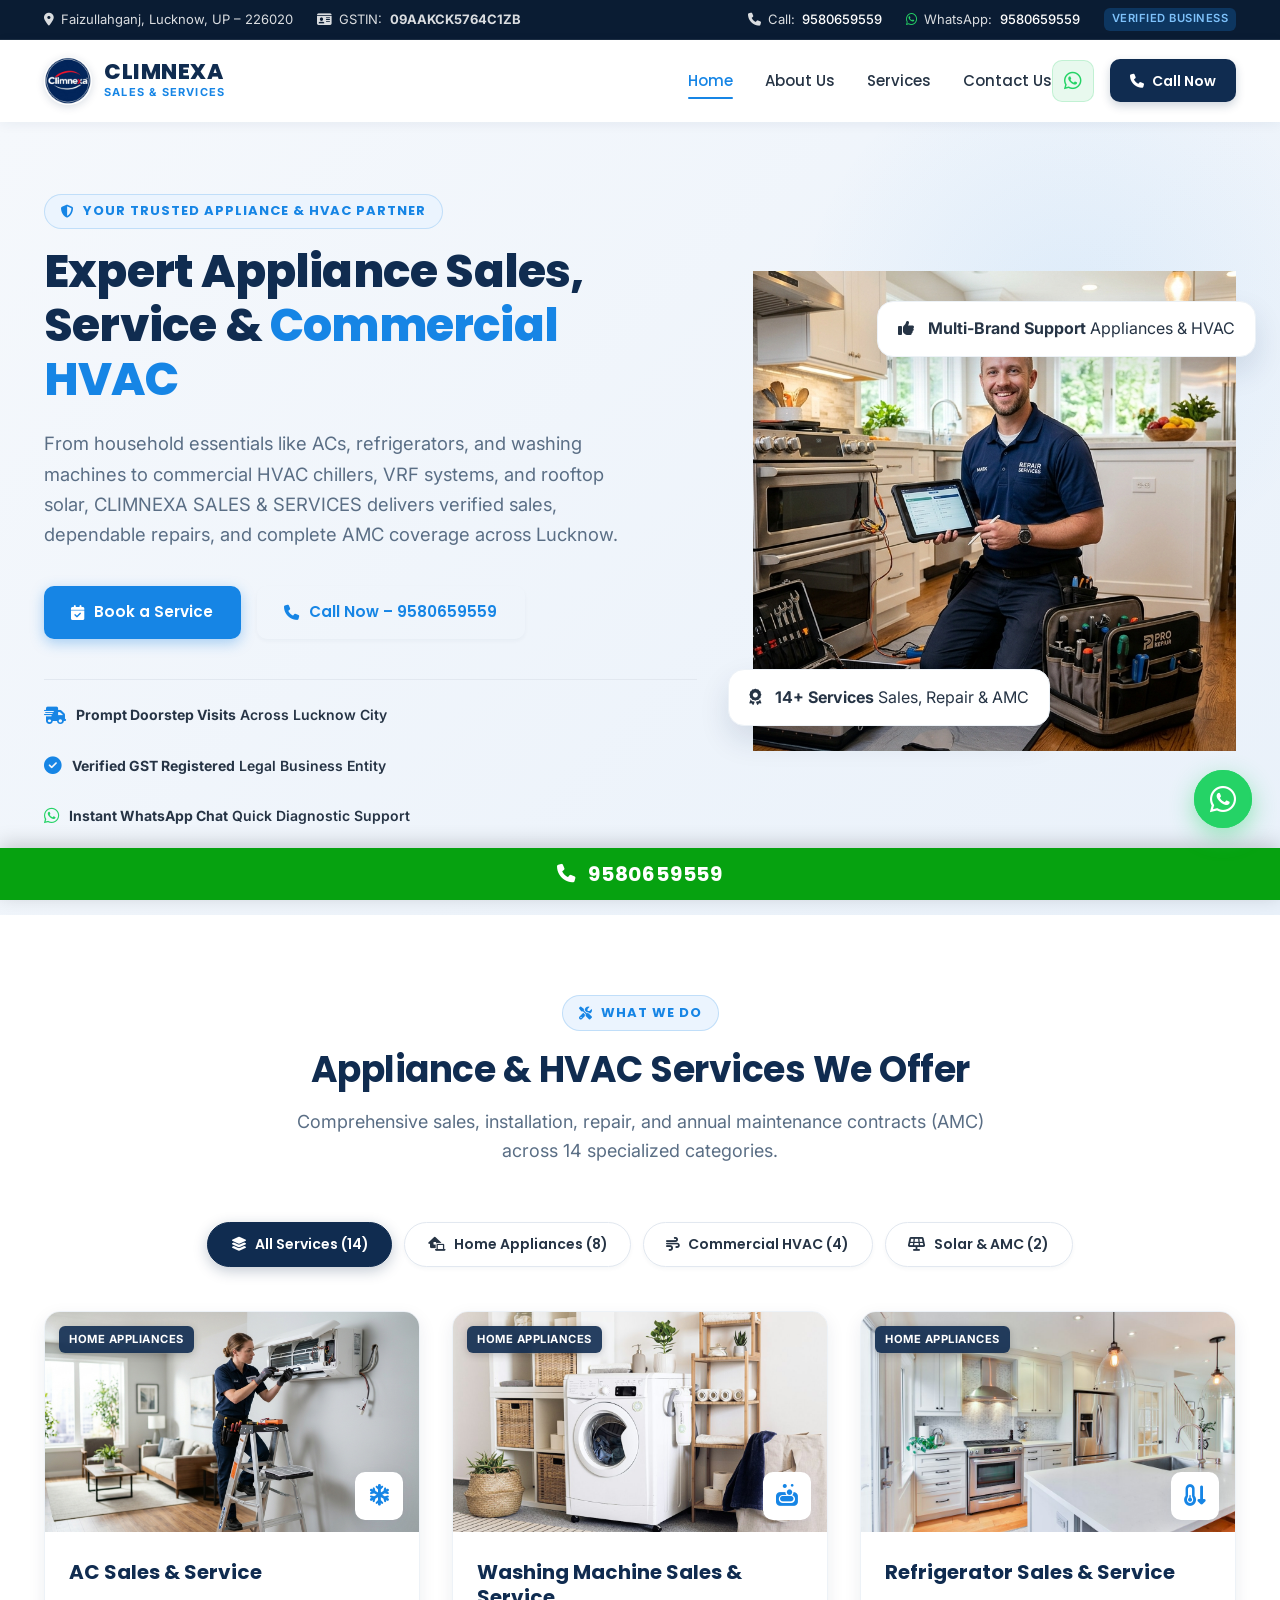
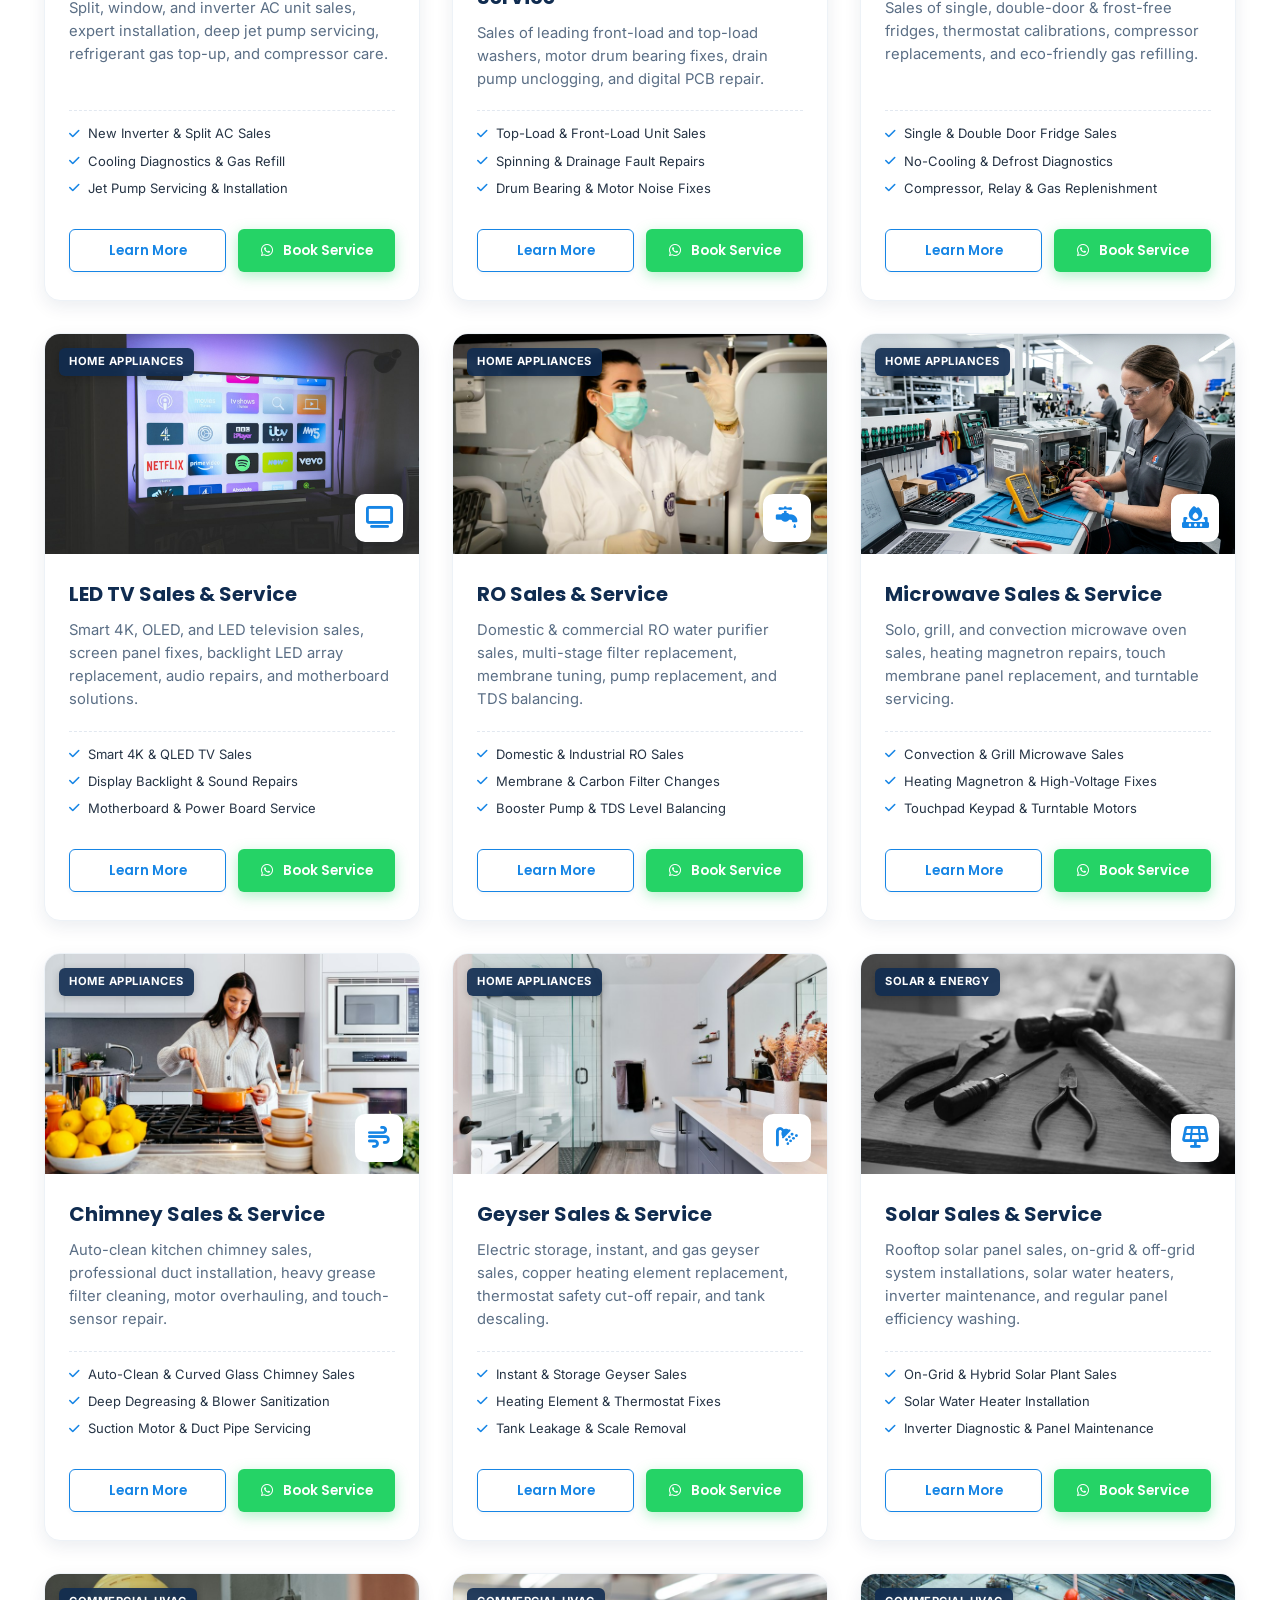
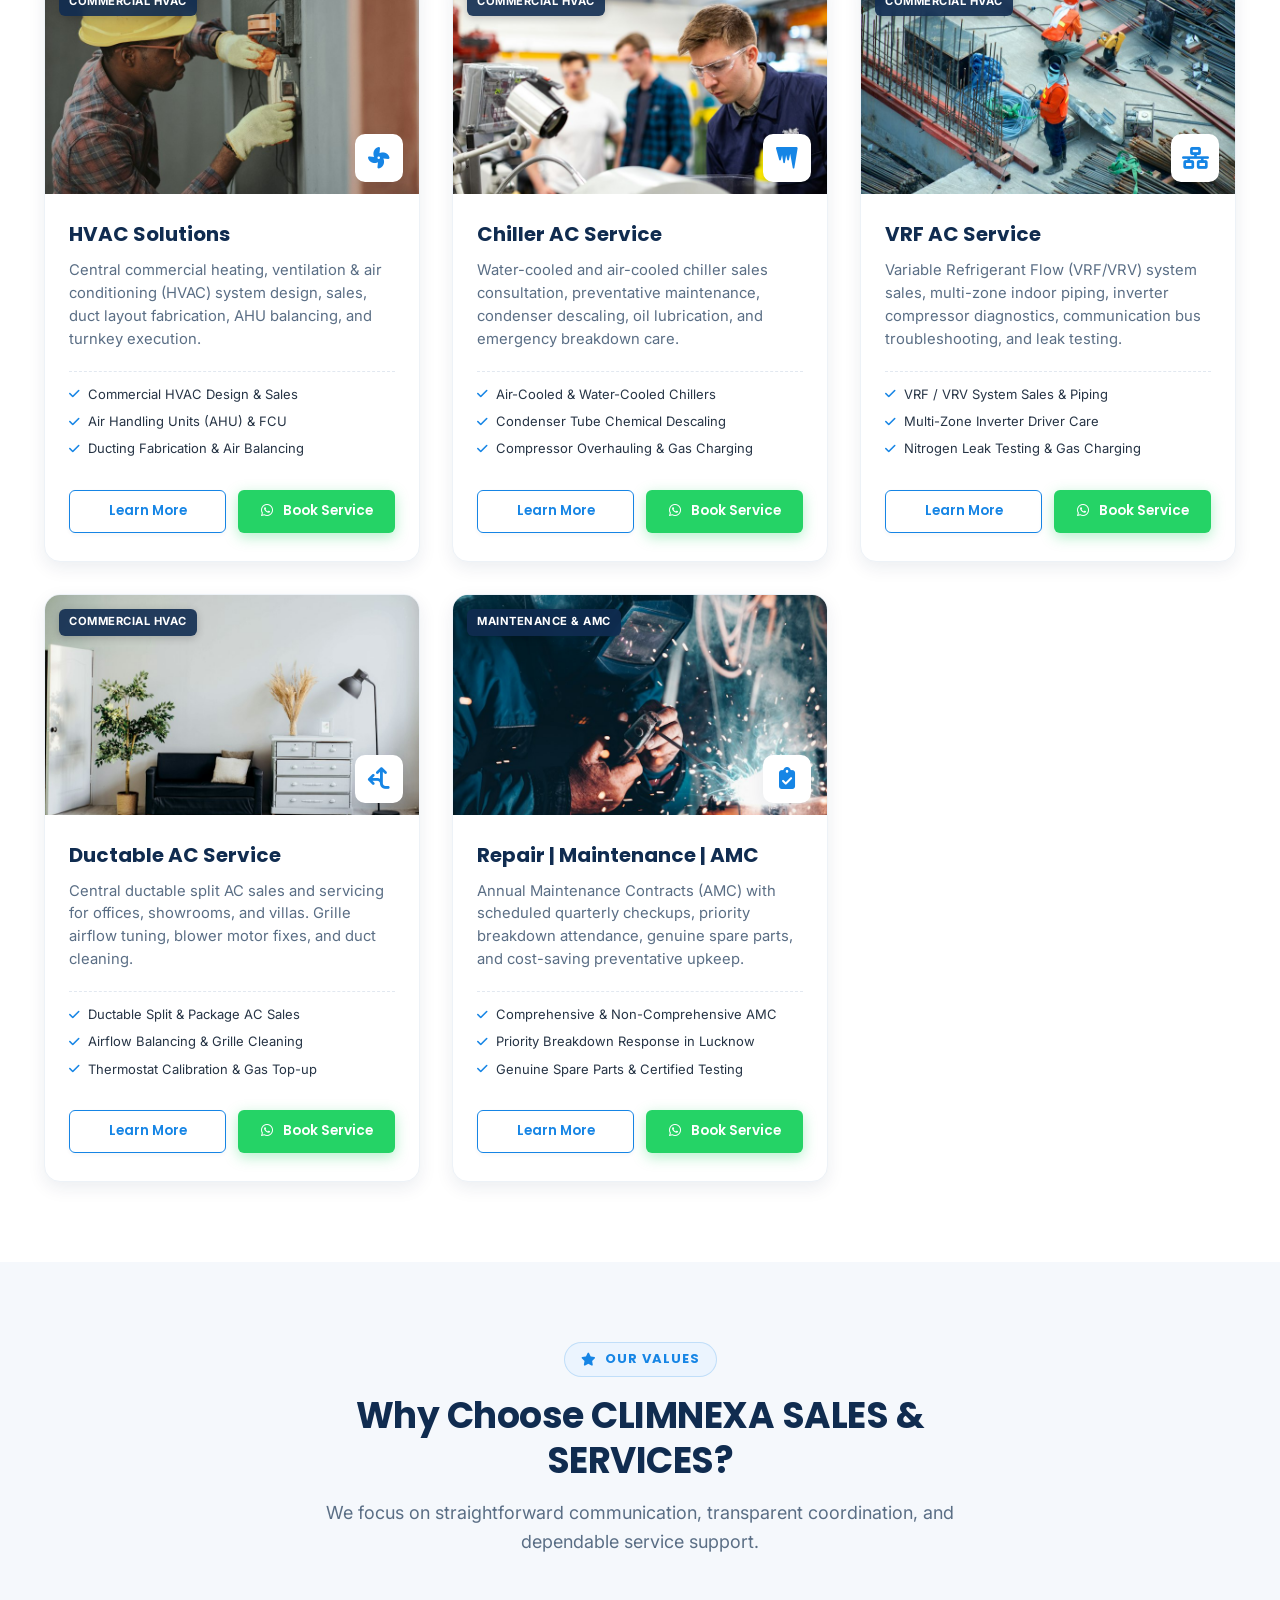
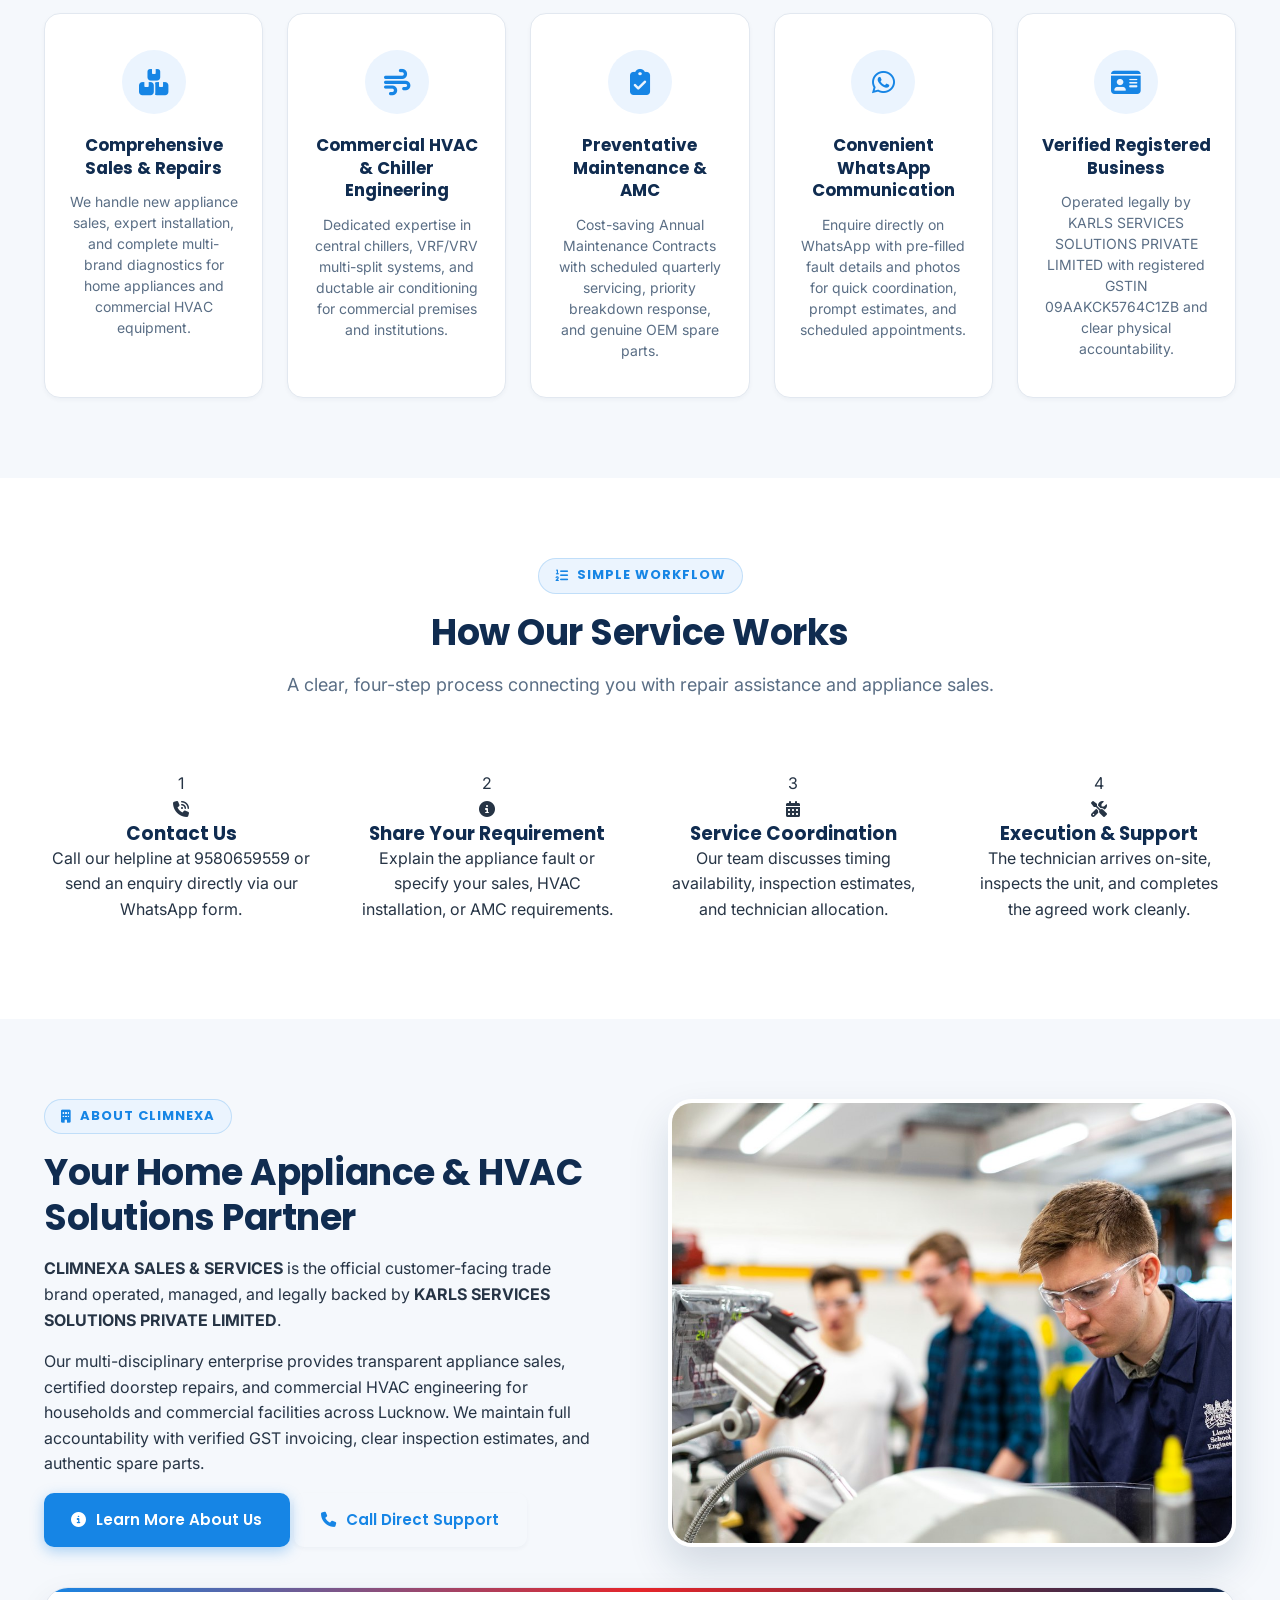
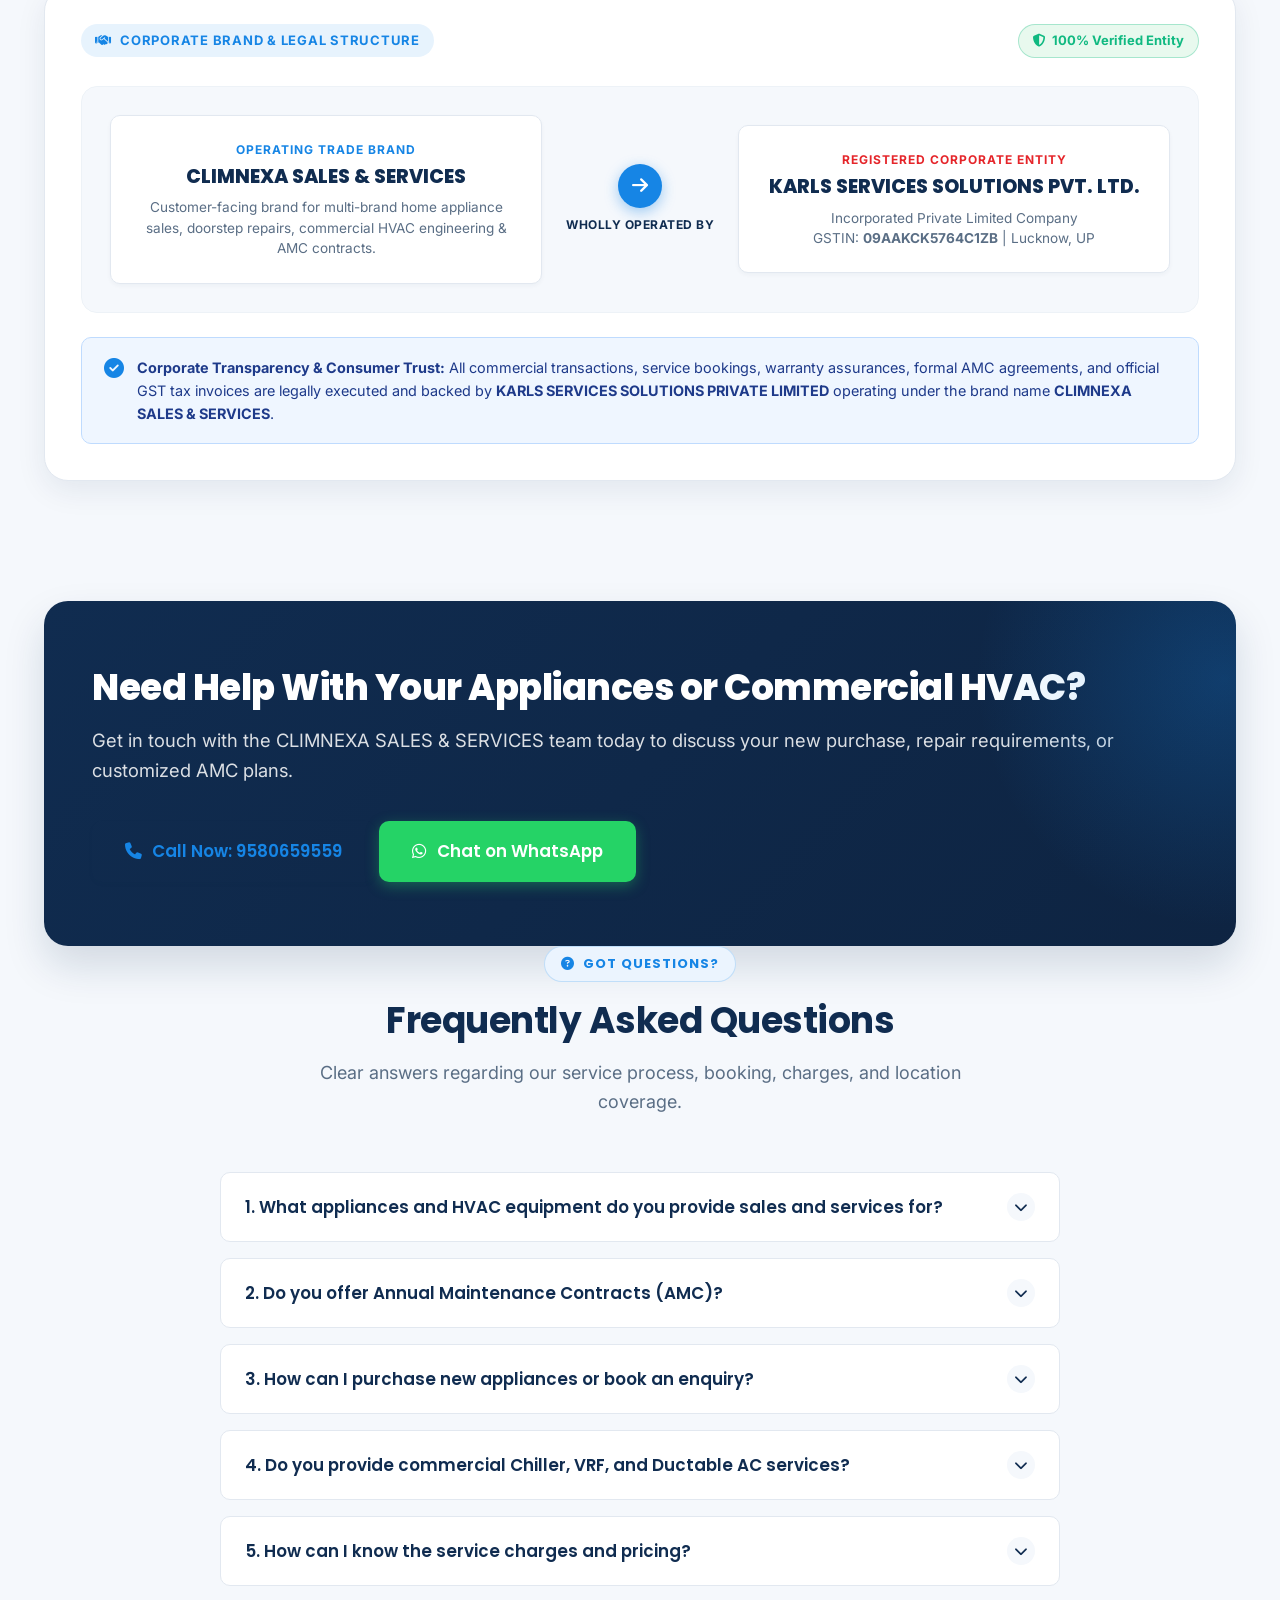
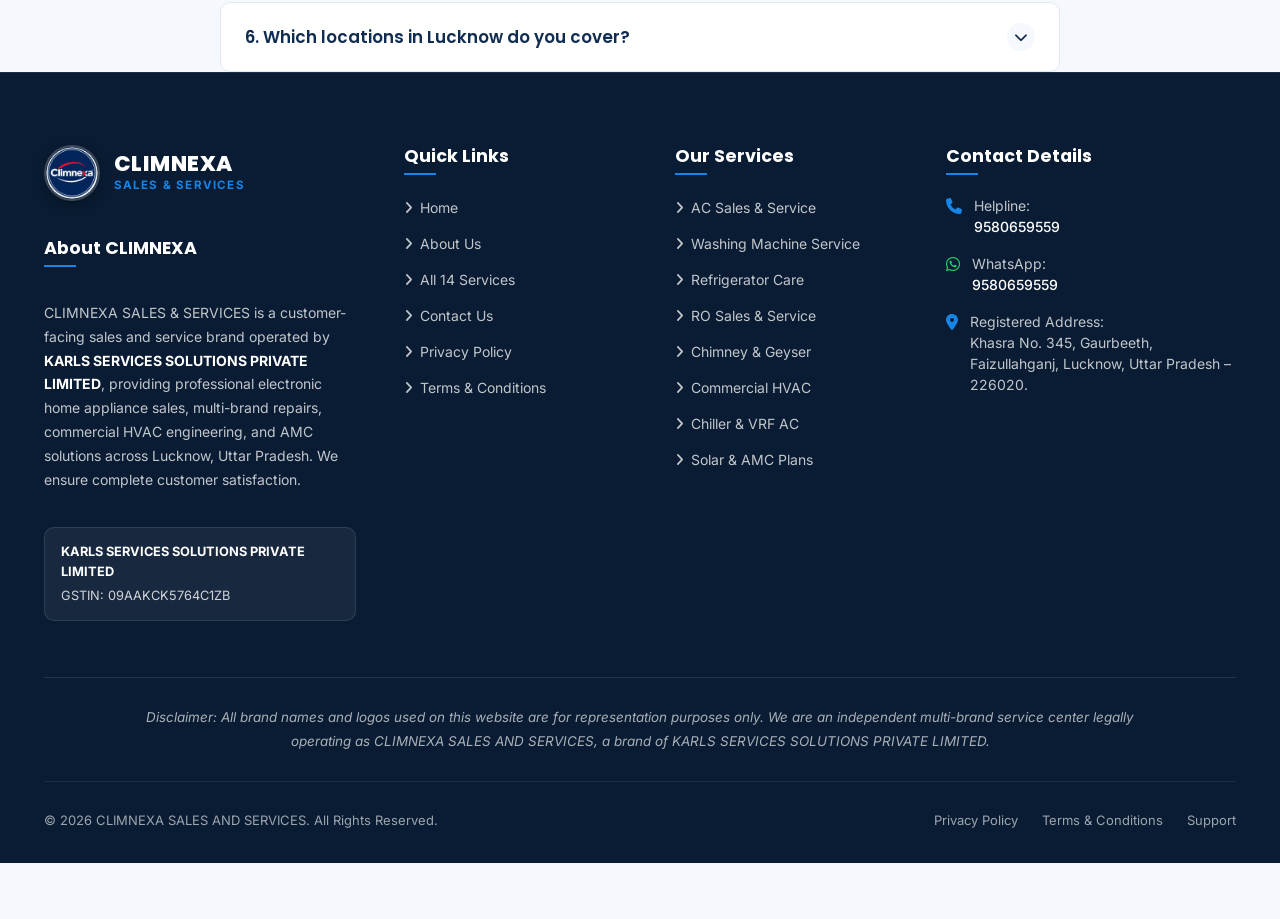
==== commit e5405820: "Update sticky bottom calling button to display phone number 9580659559 instead of Book Now" ====
--- a/index.html
+++ b/index.html
@@ -1105,11 +1105,11 @@
     </div>
   </aside>
 
-  <!-- Sticky Calling Button (Book Now) -->
+    <!-- Sticky Calling Bar (Helpline Number) -->
   <div class="sticky-call-bar" id="stickyCallBar">
-    <a href="tel:+919580659559" class="sticky-call-btn" aria-label="Book Now - Call 9580659559">
+    <a href="tel:+919580659559" class="sticky-call-btn" aria-label="Call 9580659559">
       <i class="fa-solid fa-phone"></i>
-      <span>Book Now</span>
+      <span>9580659559</span>
     </a>
   </div>
 </body>
--- a/css/style.css
+++ b/css/style.css
@@ -2231,9 +2231,9 @@
   height: 52px;
   color: #ffffff !important;
   font-family: var(--font-heading);
-  font-size: 1.15rem;
+  font-size: 1.25rem;
   font-weight: 700;
-  letter-spacing: 0.5px;
+  letter-spacing: 0.8px;
   text-decoration: none;
   text-align: center;
   background: transparent;
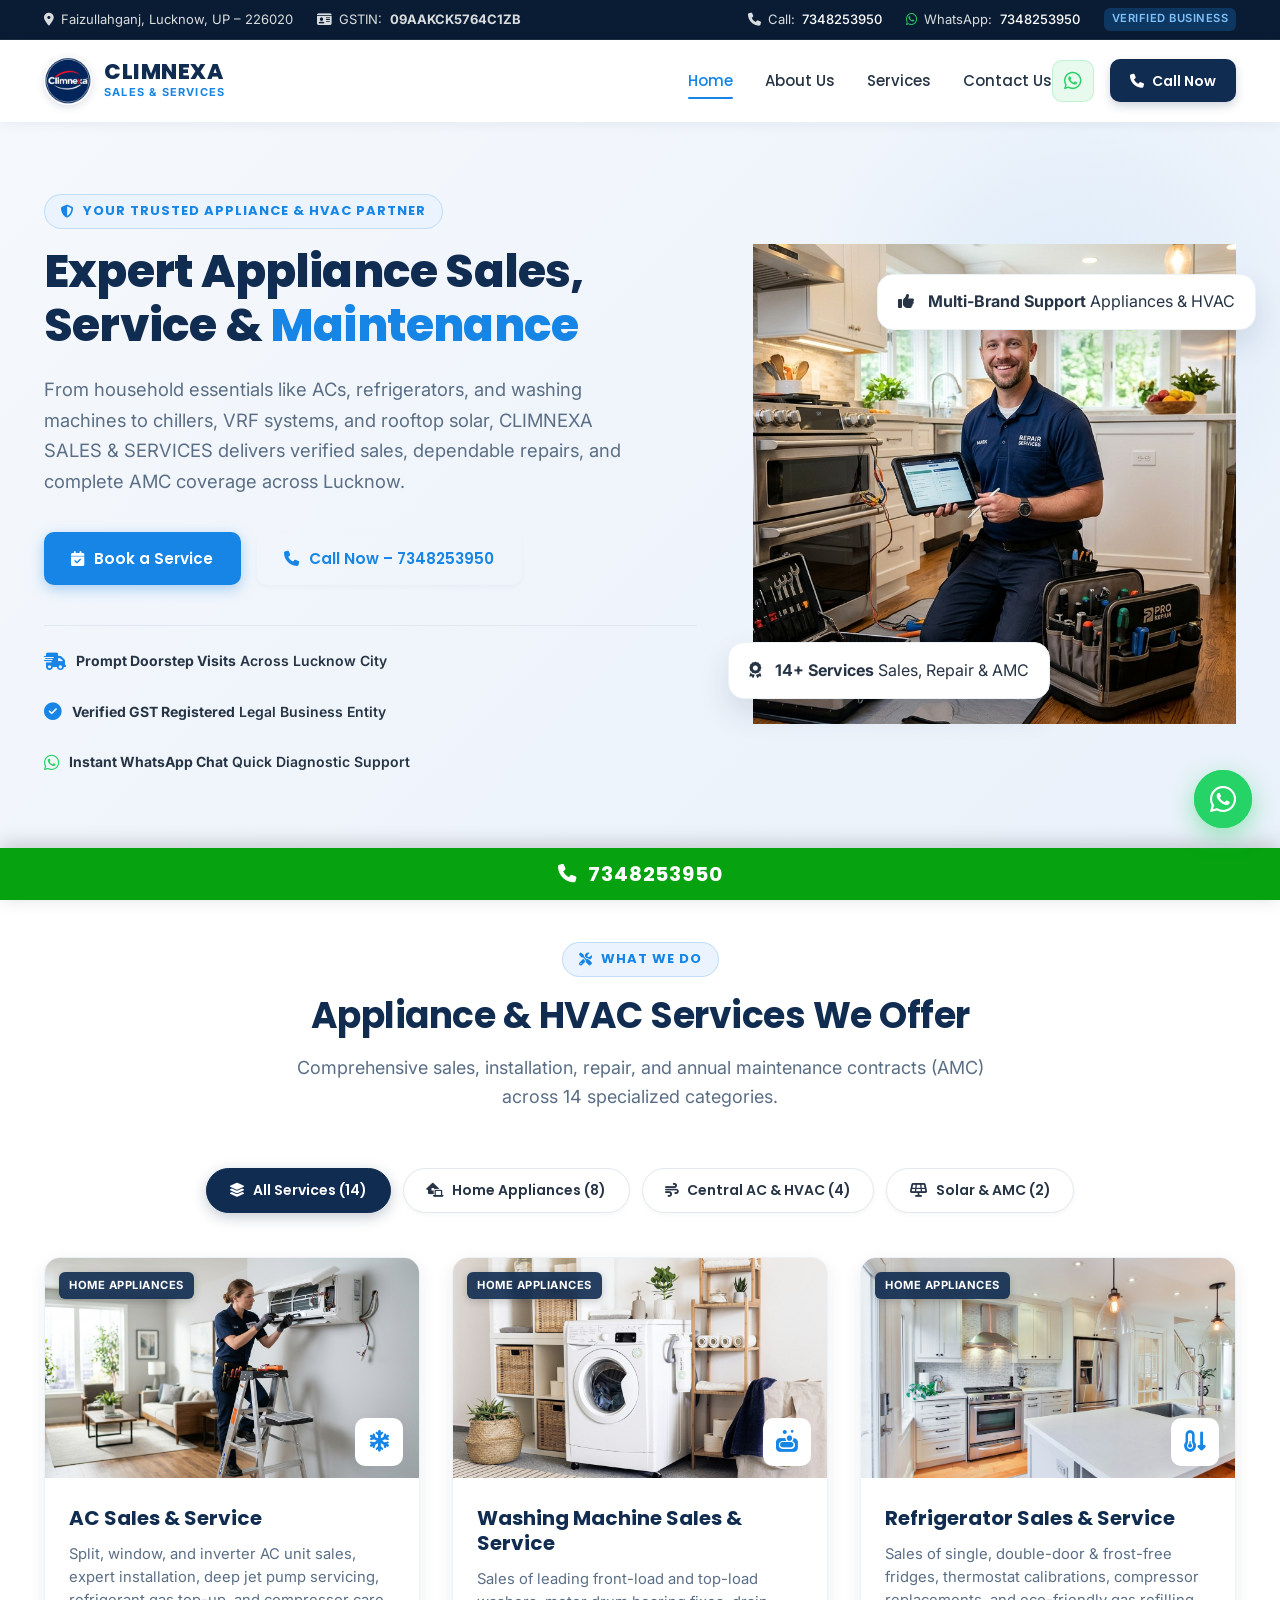
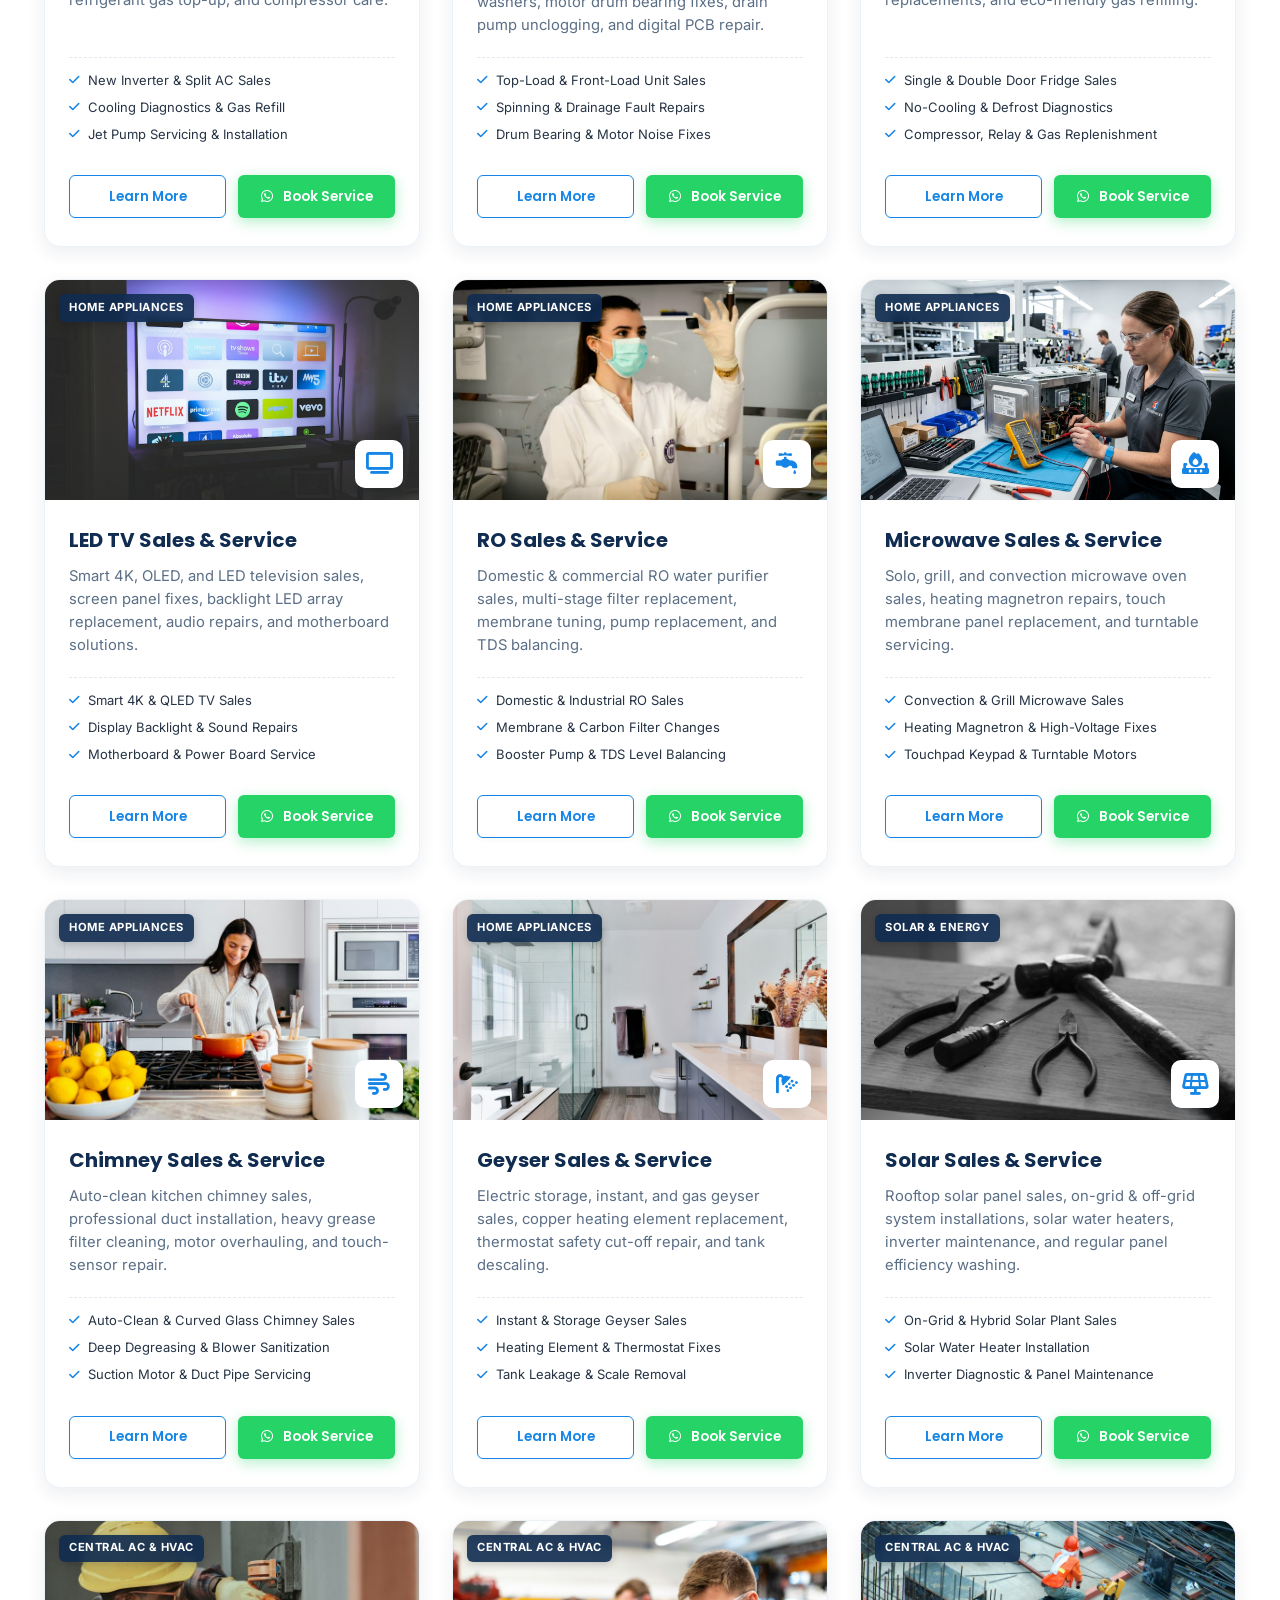
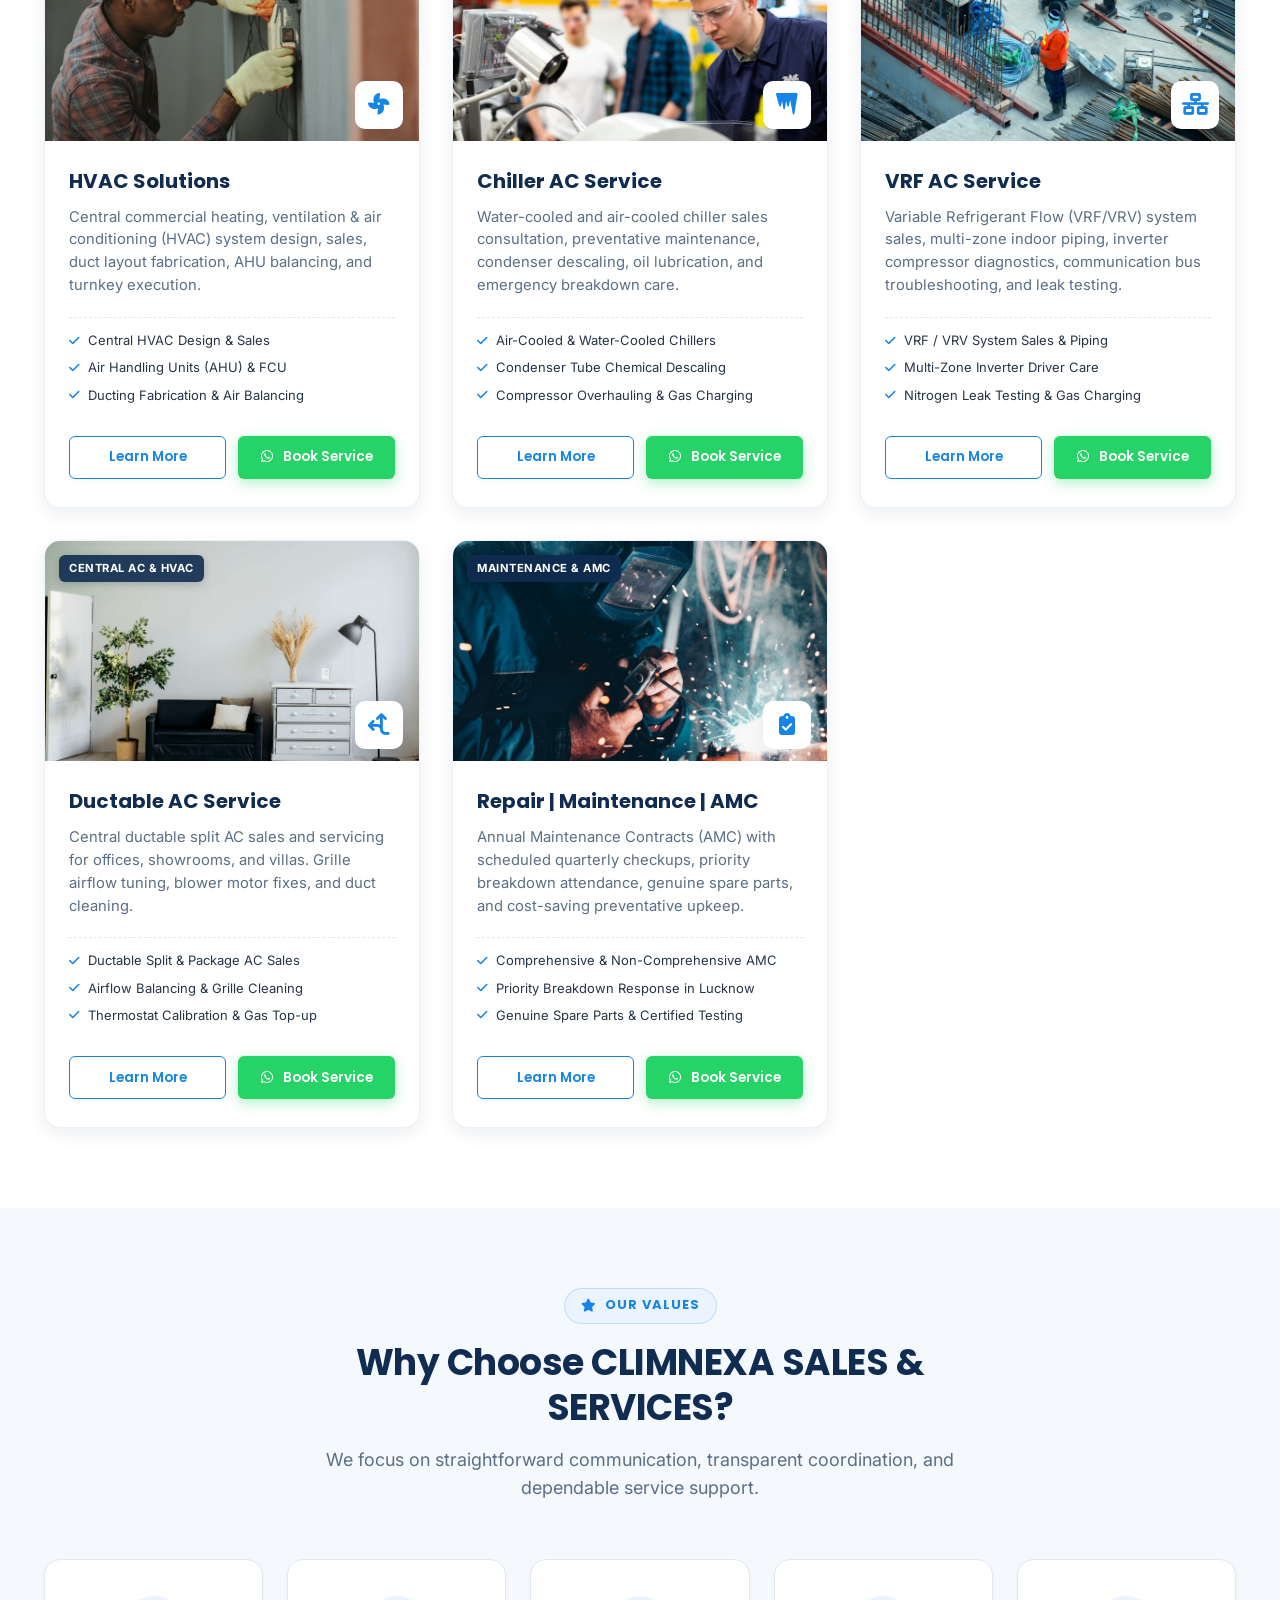
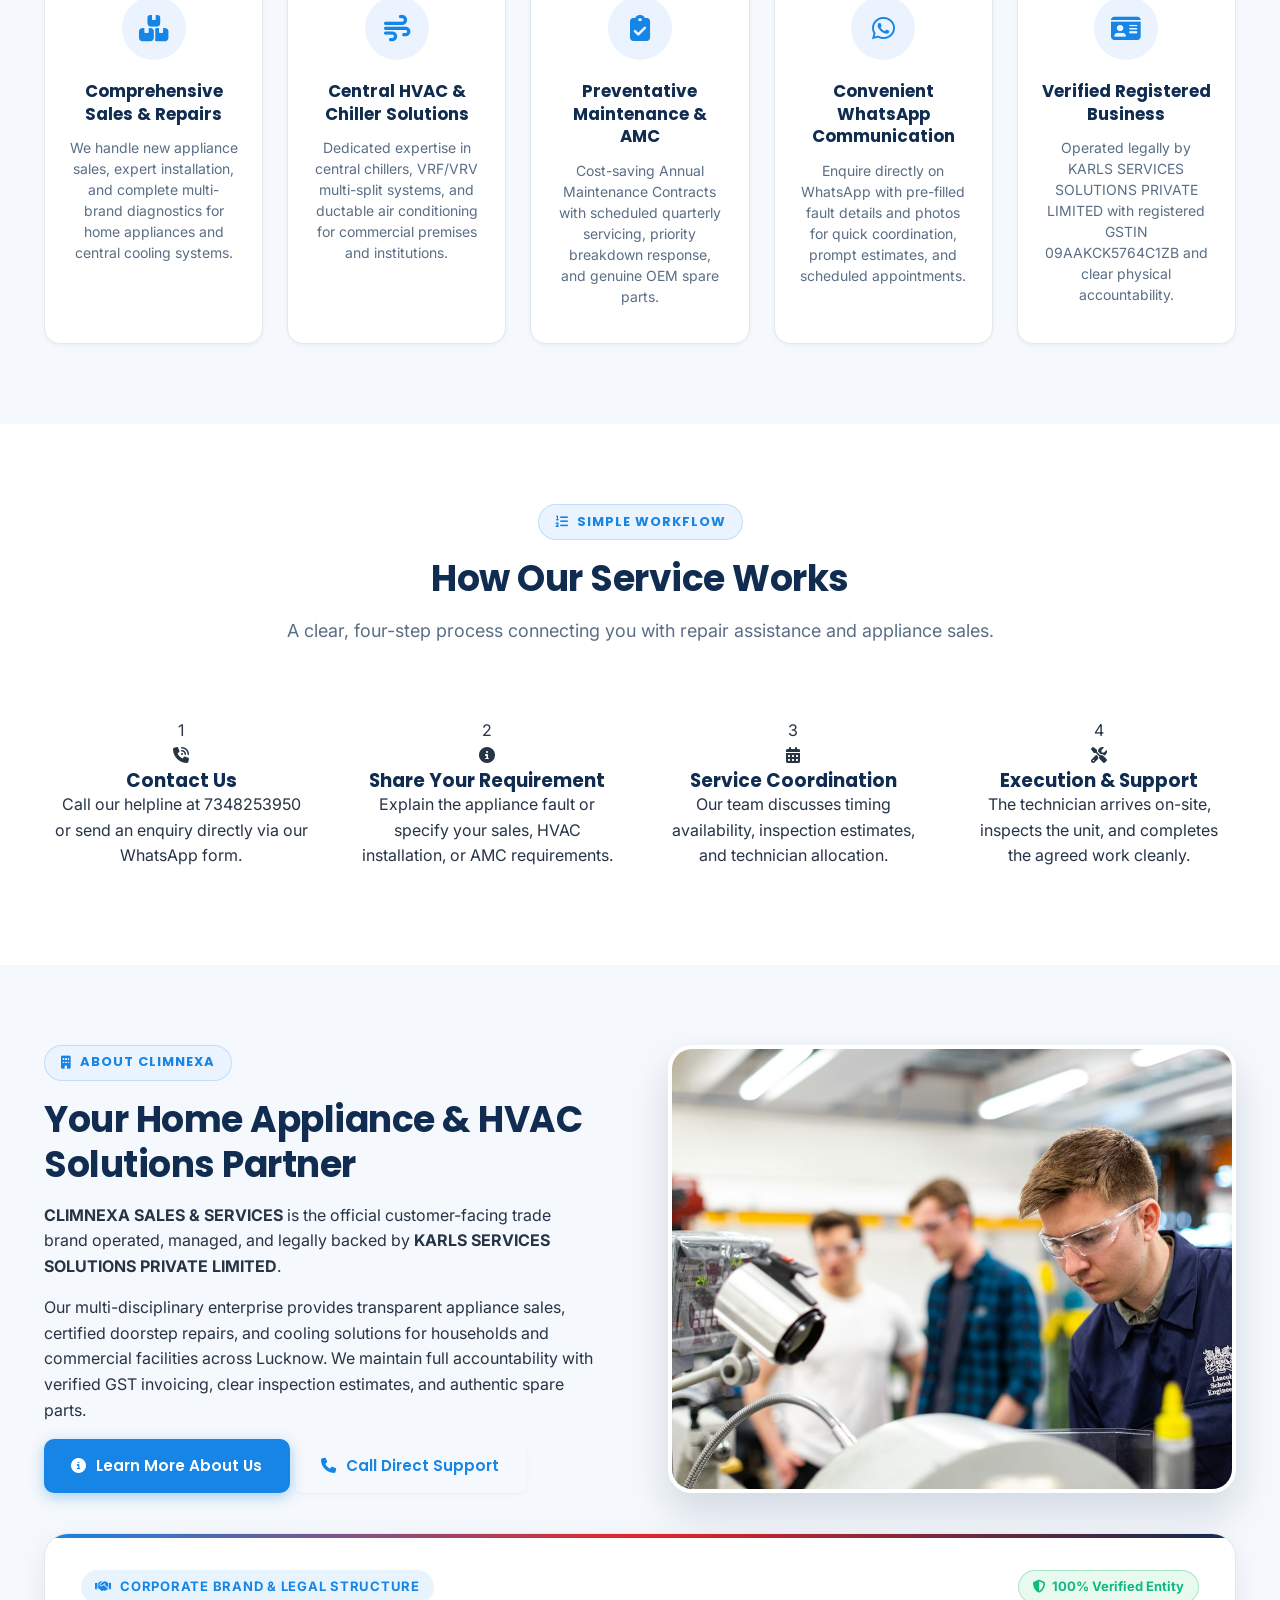
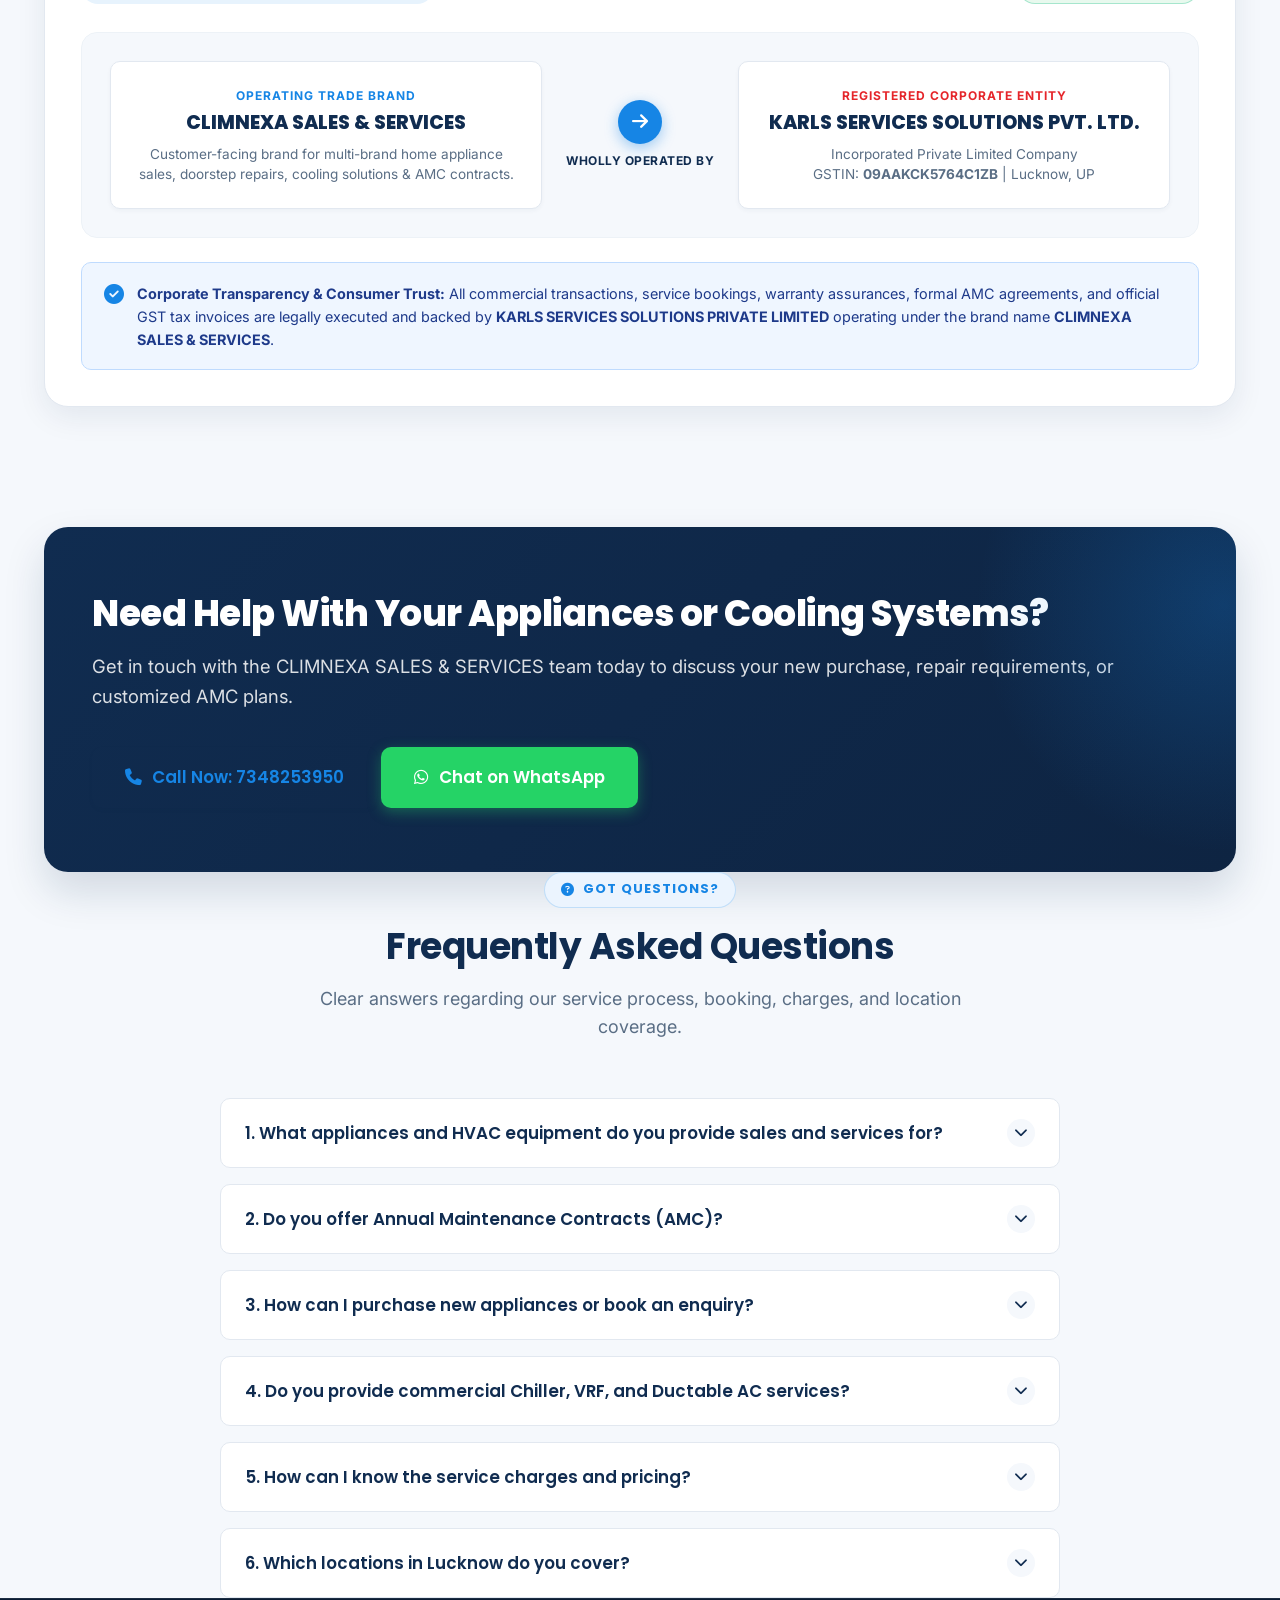
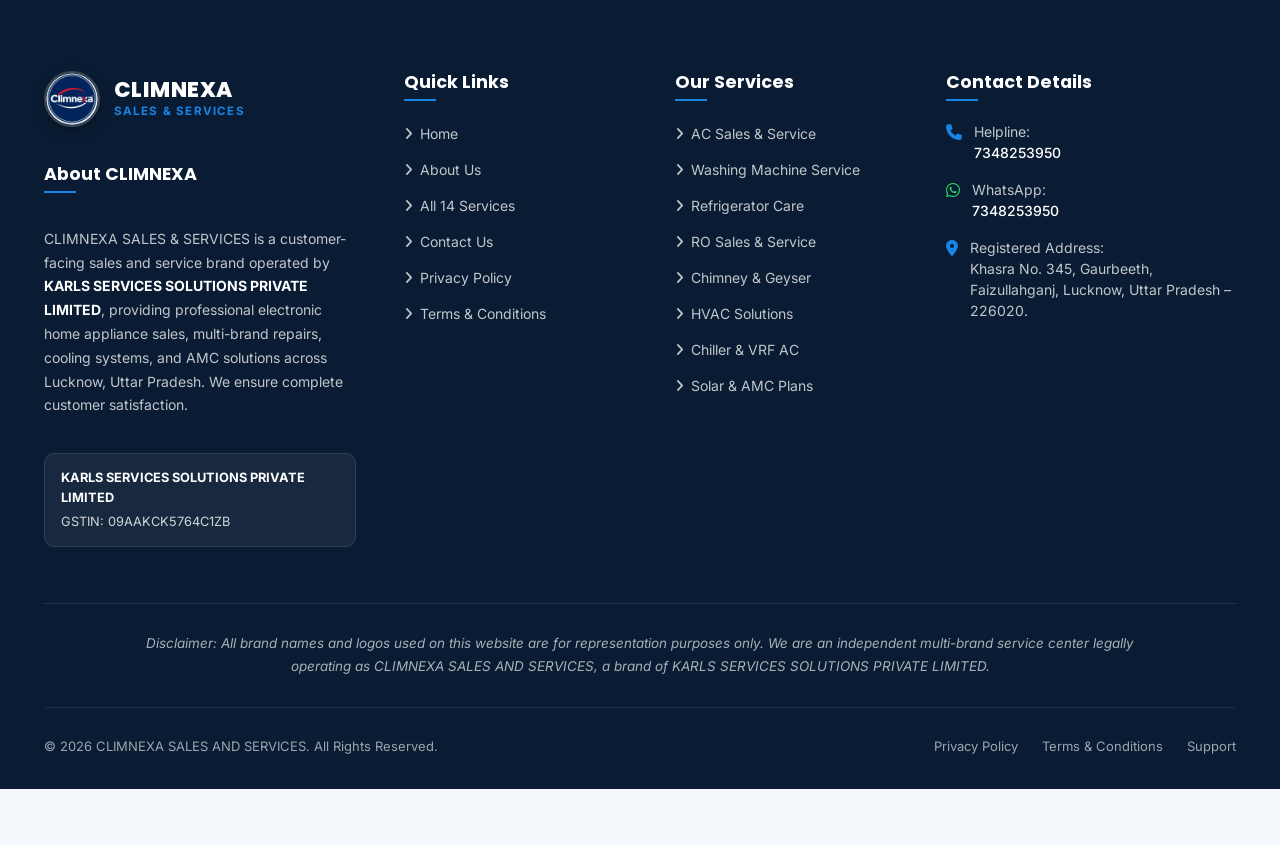
==== commit e90ad3f5: "Remove commercial HVAC keyword from all website and update phone and whatsapp to 7348253950" ====
--- a/index.html
+++ b/index.html
@@ -3,17 +3,17 @@
 <head>
   <meta charset="UTF-8">
   <meta name="viewport" content="width=device-width, initial-scale=1.0">
-  <title>CLIMNEXA SALES & SERVICES – Home Appliance & Commercial HVAC Experts</title>
-  <meta name="description" content="CLIMNEXA SALES & SERVICES provides professional sales, repair, maintenance, and AMC for home appliances, commercial HVAC, chillers, VRF, ductable AC, solar & water purifiers across Lucknow, UP.">
-  <meta name="keywords" content="CLIMNEXA, Climnexa Sales and Services, appliance sales Lucknow, AC repair, commercial HVAC Lucknow, Chiller AC, VRF AC, RO water purifier, Solar sales, AMC maintenance">
+  <title>CLIMNEXA SALES & SERVICES – Home Appliance Sales & Service Experts</title>
+  <meta name="description" content="CLIMNEXA SALES & SERVICES provides professional sales, repair, maintenance, and AMC for home appliances, chillers, VRF, ductable AC, solar & water purifiers across Lucknow, UP.">
+  <meta name="keywords" content="CLIMNEXA, Climnexa Sales and Services, appliance sales Lucknow, AC repair, Chiller AC, VRF AC, RO water purifier, Solar sales, AMC maintenance">
   <meta name="author" content="KARLS SERVICES SOLUTIONS PRIVATE LIMITED">
   <meta name="theme-color" content="#102C50">
 
   <!-- Open Graph / Facebook -->
   <meta property="og:type" content="website">
   <meta property="og:url" content="https://karlsservices.com/">
-  <meta property="og:title" content="CLIMNEXA SALES & SERVICES – Home Appliance & Commercial HVAC Experts">
-  <meta property="og:description" content="Sales, repair, maintenance, and AMC for home appliances, commercial HVAC, chillers, VRF, ductable AC, solar & water purifiers in Lucknow.">
+  <meta property="og:title" content="CLIMNEXA SALES & SERVICES – Home Appliance Sales & Service Experts">
+  <meta property="og:description" content="Sales, repair, maintenance, and AMC for home appliances, chillers, VRF, ductable AC, solar & water purifiers in Lucknow.">
   <meta property="og:image" content="assets/images/climnexa-logo.png">
 
   <!-- Favicon -->
@@ -40,8 +40,8 @@
     "url": "https://karlsservices.com/",
     "logo": "https://karlsservices.com/assets/images/climnexa-logo.png",
     "image": "https://karlsservices.com/assets/images/hero-technician.jpg",
-    "description": "Sales, repair, maintenance, and AMC for home appliances, commercial HVAC, chillers, VRF, ductable AC, solar & water purifiers across Lucknow.",
-    "telephone": "+919580659559",
+    "description": "Sales, repair, maintenance, and AMC for home appliances, chillers, VRF, ductable AC, solar & water purifiers across Lucknow.",
+    "telephone": "+917348253950",
     "taxID": "09AAKCK5764C1ZB",
     "address": {
       "@type": "PostalAddress",
@@ -82,11 +82,11 @@
         <div class="top-bar-right">
           <span class="top-bar-item">
             <i class="fa-solid fa-phone"></i>
-            Call: <a href="tel:+919580659559">9580659559</a>
+            Call: <a href="tel:+917348253950">7348253950</a>
           </span>
           <span class="top-bar-item">
             <i class="fa-brands fa-whatsapp" style="color: #25D366;"></i>
-            WhatsApp: <a href="https://wa.me/919580659559" target="_blank" rel="noopener">9580659559</a>
+            WhatsApp: <a href="https://wa.me/917348253950" target="_blank" rel="noopener">7348253950</a>
           </span>
           <span class="top-bar-badge">Verified Business</span>
         </div>
@@ -118,10 +118,10 @@
           </ul>
 
           <div class="nav-actions">
-            <a href="https://wa.me/919580659559" class="header-whatsapp-btn" target="_blank" rel="noopener" aria-label="WhatsApp CLIMNEXA SALES & SERVICES">
+            <a href="https://wa.me/917348253950" class="header-whatsapp-btn" target="_blank" rel="noopener" aria-label="WhatsApp CLIMNEXA SALES & SERVICES">
               <i class="fa-brands fa-whatsapp"></i>
             </a>
-            <a href="tel:+919580659559" class="header-phone-btn">
+            <a href="tel:+917348253950" class="header-phone-btn">
               <i class="fa-solid fa-phone"></i>
               <span>Call Now</span>
             </a>
@@ -149,17 +149,17 @@
             YOUR TRUSTED APPLIANCE &amp; HVAC PARTNER
           </div>
           <h1 class="hero-heading">
-            Expert Appliance Sales, Service &amp; <span class="highlight">Commercial HVAC</span>
+            Expert Appliance Sales, Service &amp; <span class="highlight">Maintenance</span>
           </h1>
           <p class="hero-description">
-            From household essentials like ACs, refrigerators, and washing machines to commercial HVAC chillers, VRF systems, and rooftop solar, CLIMNEXA SALES &amp; SERVICES delivers verified sales, dependable repairs, and complete AMC coverage across Lucknow.
+            From household essentials like ACs, refrigerators, and washing machines to chillers, VRF systems, and rooftop solar, CLIMNEXA SALES &amp; SERVICES delivers verified sales, dependable repairs, and complete AMC coverage across Lucknow.
           </p>
           <div class="hero-actions">
             <a href="contact.html" class="btn btn-primary">
               <i class="fa-solid fa-calendar-check"></i> Book a Service
             </a>
-            <a href="tel:+919580659559" class="btn btn-secondary">
-              <i class="fa-solid fa-phone"></i> Call Now – 9580659559
+            <a href="tel:+917348253950" class="btn btn-secondary">
+              <i class="fa-solid fa-phone"></i> Call Now – 7348253950
             </a>
           </div>
 
@@ -236,7 +236,7 @@
           <i class="fa-solid fa-house-laptop"></i> Home Appliances (8)
         </button>
         <button class="filter-btn" data-filter="hvac">
-          <i class="fa-solid fa-wind"></i> Commercial HVAC (4)
+          <i class="fa-solid fa-wind"></i> Central AC &amp; HVAC (4)
         </button>
         <button class="filter-btn" data-filter="solar-amc">
           <i class="fa-solid fa-solar-panel"></i> Solar &amp; AMC (2)
@@ -266,7 +266,7 @@
             </ul>
             <div class="service-card-actions">
               <a href="services.html#service-ac" class="btn btn-outline-accent btn-sm">Learn More</a>
-              <a href="https://wa.me/919580659559?text=Hello%20CLIMNEXA%20SALES%20%26%20SERVICES%2C%20I%20would%20like%20to%20enquire%20about%20AC%20Sales%20%26%20Service." class="btn btn-whatsapp btn-sm" target="_blank" rel="noopener" aria-label="Book AC Sales & Service on WhatsApp">
+              <a href="https://wa.me/917348253950?text=Hello%20CLIMNEXA%20SALES%20%26%20SERVICES%2C%20I%20would%20like%20to%20enquire%20about%20AC%20Sales%20%26%20Service." class="btn btn-whatsapp btn-sm" target="_blank" rel="noopener" aria-label="Book AC Sales & Service on WhatsApp">
                 <i class="fa-brands fa-whatsapp"></i> Book Service
               </a>
             </div>
@@ -295,7 +295,7 @@
             </ul>
             <div class="service-card-actions">
               <a href="services.html#service-washing" class="btn btn-outline-accent btn-sm">Learn More</a>
-              <a href="https://wa.me/919580659559?text=Hello%20CLIMNEXA%20SALES%20%26%20SERVICES%2C%20I%20would%20like%20to%20enquire%20about%20Washing%20Machine%20Sales%20%26%20Service." class="btn btn-whatsapp btn-sm" target="_blank" rel="noopener" aria-label="Book Washing Machine Sales & Service on WhatsApp">
+              <a href="https://wa.me/917348253950?text=Hello%20CLIMNEXA%20SALES%20%26%20SERVICES%2C%20I%20would%20like%20to%20enquire%20about%20Washing%20Machine%20Sales%20%26%20Service." class="btn btn-whatsapp btn-sm" target="_blank" rel="noopener" aria-label="Book Washing Machine Sales & Service on WhatsApp">
                 <i class="fa-brands fa-whatsapp"></i> Book Service
               </a>
             </div>
@@ -324,7 +324,7 @@
             </ul>
             <div class="service-card-actions">
               <a href="services.html#service-fridge" class="btn btn-outline-accent btn-sm">Learn More</a>
-              <a href="https://wa.me/919580659559?text=Hello%20CLIMNEXA%20SALES%20%26%20SERVICES%2C%20I%20would%20like%20to%20enquire%20about%20Refrigerator%20Sales%20%26%20Service." class="btn btn-whatsapp btn-sm" target="_blank" rel="noopener" aria-label="Book Refrigerator Sales & Service on WhatsApp">
+              <a href="https://wa.me/917348253950?text=Hello%20CLIMNEXA%20SALES%20%26%20SERVICES%2C%20I%20would%20like%20to%20enquire%20about%20Refrigerator%20Sales%20%26%20Service." class="btn btn-whatsapp btn-sm" target="_blank" rel="noopener" aria-label="Book Refrigerator Sales & Service on WhatsApp">
                 <i class="fa-brands fa-whatsapp"></i> Book Service
               </a>
             </div>
@@ -353,7 +353,7 @@
             </ul>
             <div class="service-card-actions">
               <a href="services.html#service-tv" class="btn btn-outline-accent btn-sm">Learn More</a>
-              <a href="https://wa.me/919580659559?text=Hello%20CLIMNEXA%20SALES%20%26%20SERVICES%2C%20I%20would%20like%20to%20enquire%20about%20LED%20TV%20Sales%20%26%20Service." class="btn btn-whatsapp btn-sm" target="_blank" rel="noopener" aria-label="Book LED TV Sales & Service on WhatsApp">
+              <a href="https://wa.me/917348253950?text=Hello%20CLIMNEXA%20SALES%20%26%20SERVICES%2C%20I%20would%20like%20to%20enquire%20about%20LED%20TV%20Sales%20%26%20Service." class="btn btn-whatsapp btn-sm" target="_blank" rel="noopener" aria-label="Book LED TV Sales & Service on WhatsApp">
                 <i class="fa-brands fa-whatsapp"></i> Book Service
               </a>
             </div>
@@ -382,7 +382,7 @@
             </ul>
             <div class="service-card-actions">
               <a href="services.html#service-ro" class="btn btn-outline-accent btn-sm">Learn More</a>
-              <a href="https://wa.me/919580659559?text=Hello%20CLIMNEXA%20SALES%20%26%20SERVICES%2C%20I%20would%20like%20to%20enquire%20about%20RO%20Sales%20%26%20Service." class="btn btn-whatsapp btn-sm" target="_blank" rel="noopener" aria-label="Book RO Sales & Service on WhatsApp">
+              <a href="https://wa.me/917348253950?text=Hello%20CLIMNEXA%20SALES%20%26%20SERVICES%2C%20I%20would%20like%20to%20enquire%20about%20RO%20Sales%20%26%20Service." class="btn btn-whatsapp btn-sm" target="_blank" rel="noopener" aria-label="Book RO Sales & Service on WhatsApp">
                 <i class="fa-brands fa-whatsapp"></i> Book Service
               </a>
             </div>
@@ -411,7 +411,7 @@
             </ul>
             <div class="service-card-actions">
               <a href="services.html#service-microwave" class="btn btn-outline-accent btn-sm">Learn More</a>
-              <a href="https://wa.me/919580659559?text=Hello%20CLIMNEXA%20SALES%20%26%20SERVICES%2C%20I%20would%20like%20to%20enquire%20about%20Microwave%20Sales%20%26%20Service." class="btn btn-whatsapp btn-sm" target="_blank" rel="noopener" aria-label="Book Microwave Sales & Service on WhatsApp">
+              <a href="https://wa.me/917348253950?text=Hello%20CLIMNEXA%20SALES%20%26%20SERVICES%2C%20I%20would%20like%20to%20enquire%20about%20Microwave%20Sales%20%26%20Service." class="btn btn-whatsapp btn-sm" target="_blank" rel="noopener" aria-label="Book Microwave Sales & Service on WhatsApp">
                 <i class="fa-brands fa-whatsapp"></i> Book Service
               </a>
             </div>
@@ -440,7 +440,7 @@
             </ul>
             <div class="service-card-actions">
               <a href="services.html#service-chimney" class="btn btn-outline-accent btn-sm">Learn More</a>
-              <a href="https://wa.me/919580659559?text=Hello%20CLIMNEXA%20SALES%20%26%20SERVICES%2C%20I%20would%20like%20to%20enquire%20about%20Chimney%20Sales%20%26%20Service." class="btn btn-whatsapp btn-sm" target="_blank" rel="noopener" aria-label="Book Chimney Sales & Service on WhatsApp">
+              <a href="https://wa.me/917348253950?text=Hello%20CLIMNEXA%20SALES%20%26%20SERVICES%2C%20I%20would%20like%20to%20enquire%20about%20Chimney%20Sales%20%26%20Service." class="btn btn-whatsapp btn-sm" target="_blank" rel="noopener" aria-label="Book Chimney Sales & Service on WhatsApp">
                 <i class="fa-brands fa-whatsapp"></i> Book Service
               </a>
             </div>
@@ -469,7 +469,7 @@
             </ul>
             <div class="service-card-actions">
               <a href="services.html#service-geyser" class="btn btn-outline-accent btn-sm">Learn More</a>
-              <a href="https://wa.me/919580659559?text=Hello%20CLIMNEXA%20SALES%20%26%20SERVICES%2C%20I%20would%20like%20to%20enquire%20about%20Geyser%20Sales%20%26%20Service." class="btn btn-whatsapp btn-sm" target="_blank" rel="noopener" aria-label="Book Geyser Sales & Service on WhatsApp">
+              <a href="https://wa.me/917348253950?text=Hello%20CLIMNEXA%20SALES%20%26%20SERVICES%2C%20I%20would%20like%20to%20enquire%20about%20Geyser%20Sales%20%26%20Service." class="btn btn-whatsapp btn-sm" target="_blank" rel="noopener" aria-label="Book Geyser Sales & Service on WhatsApp">
                 <i class="fa-brands fa-whatsapp"></i> Book Service
               </a>
             </div>
@@ -498,7 +498,7 @@
             </ul>
             <div class="service-card-actions">
               <a href="services.html#service-solar" class="btn btn-outline-accent btn-sm">Learn More</a>
-              <a href="https://wa.me/919580659559?text=Hello%20CLIMNEXA%20SALES%20%26%20SERVICES%2C%20I%20would%20like%20to%20enquire%20about%20Solar%20Sales%20%26%20Service." class="btn btn-whatsapp btn-sm" target="_blank" rel="noopener" aria-label="Book Solar Sales & Service on WhatsApp">
+              <a href="https://wa.me/917348253950?text=Hello%20CLIMNEXA%20SALES%20%26%20SERVICES%2C%20I%20would%20like%20to%20enquire%20about%20Solar%20Sales%20%26%20Service." class="btn btn-whatsapp btn-sm" target="_blank" rel="noopener" aria-label="Book Solar Sales & Service on WhatsApp">
                 <i class="fa-brands fa-whatsapp"></i> Book Service
               </a>
             </div>
@@ -509,7 +509,7 @@
         <article class="service-card reveal-fade-up" data-category="hvac" id="service-hvac">
           <div class="service-image-container">
             <img src="assets/images/hvac-service.jpg" alt="HVAC Solutions by CLIMNEXA SALES & SERVICES Lucknow" class="service-img" loading="lazy">
-            <div class="service-category-badge">Commercial HVAC</div>
+            <div class="service-category-badge">Central AC &amp; HVAC</div>
             <div class="service-icon-tag" aria-hidden="true">
               <i class="fa-solid fa-fan"></i>
             </div>
@@ -520,14 +520,14 @@
               Central commercial heating, ventilation & air conditioning (HVAC) system design, sales, duct layout fabrication, AHU balancing, and turnkey execution.
             </p>
             <ul class="service-features-list">
-              <li><i class="fa-solid fa-check"></i> Commercial HVAC Design & Sales</li>
+              <li><i class="fa-solid fa-check"></i> Central HVAC Design & Sales</li>
               <li><i class="fa-solid fa-check"></i> Air Handling Units (AHU) & FCU</li>
               <li><i class="fa-solid fa-check"></i> Ducting Fabrication & Air Balancing</li>
               
             </ul>
             <div class="service-card-actions">
               <a href="services.html#service-hvac" class="btn btn-outline-accent btn-sm">Learn More</a>
-              <a href="https://wa.me/919580659559?text=Hello%20CLIMNEXA%20SALES%20%26%20SERVICES%2C%20I%20would%20like%20to%20enquire%20about%20HVAC%20Solutions." class="btn btn-whatsapp btn-sm" target="_blank" rel="noopener" aria-label="Book HVAC Solutions on WhatsApp">
+              <a href="https://wa.me/917348253950?text=Hello%20CLIMNEXA%20SALES%20%26%20SERVICES%2C%20I%20would%20like%20to%20enquire%20about%20HVAC%20Solutions." class="btn btn-whatsapp btn-sm" target="_blank" rel="noopener" aria-label="Book HVAC Solutions on WhatsApp">
                 <i class="fa-brands fa-whatsapp"></i> Book Service
               </a>
             </div>
@@ -538,7 +538,7 @@
         <article class="service-card reveal-fade-up" data-category="hvac" id="service-chiller">
           <div class="service-image-container">
             <img src="assets/images/chiller-service.jpg" alt="Chiller AC Service by CLIMNEXA SALES & SERVICES Lucknow" class="service-img" loading="lazy">
-            <div class="service-category-badge">Commercial HVAC</div>
+            <div class="service-category-badge">Central AC &amp; HVAC</div>
             <div class="service-icon-tag" aria-hidden="true">
               <i class="fa-solid fa-icicles"></i>
             </div>
@@ -556,7 +556,7 @@
             </ul>
             <div class="service-card-actions">
               <a href="services.html#service-chiller" class="btn btn-outline-accent btn-sm">Learn More</a>
-              <a href="https://wa.me/919580659559?text=Hello%20CLIMNEXA%20SALES%20%26%20SERVICES%2C%20I%20would%20like%20to%20enquire%20about%20Chiller%20AC%20Service." class="btn btn-whatsapp btn-sm" target="_blank" rel="noopener" aria-label="Book Chiller AC Service on WhatsApp">
+              <a href="https://wa.me/917348253950?text=Hello%20CLIMNEXA%20SALES%20%26%20SERVICES%2C%20I%20would%20like%20to%20enquire%20about%20Chiller%20AC%20Service." class="btn btn-whatsapp btn-sm" target="_blank" rel="noopener" aria-label="Book Chiller AC Service on WhatsApp">
                 <i class="fa-brands fa-whatsapp"></i> Book Service
               </a>
             </div>
@@ -567,7 +567,7 @@
         <article class="service-card reveal-fade-up" data-category="hvac" id="service-vrf">
           <div class="service-image-container">
             <img src="assets/images/vrf-service.jpg" alt="VRF AC Service by CLIMNEXA SALES & SERVICES Lucknow" class="service-img" loading="lazy">
-            <div class="service-category-badge">Commercial HVAC</div>
+            <div class="service-category-badge">Central AC &amp; HVAC</div>
             <div class="service-icon-tag" aria-hidden="true">
               <i class="fa-solid fa-network-wired"></i>
             </div>
@@ -585,7 +585,7 @@
             </ul>
             <div class="service-card-actions">
               <a href="services.html#service-vrf" class="btn btn-outline-accent btn-sm">Learn More</a>
-              <a href="https://wa.me/919580659559?text=Hello%20CLIMNEXA%20SALES%20%26%20SERVICES%2C%20I%20would%20like%20to%20enquire%20about%20VRF%20AC%20Service." class="btn btn-whatsapp btn-sm" target="_blank" rel="noopener" aria-label="Book VRF AC Service on WhatsApp">
+              <a href="https://wa.me/917348253950?text=Hello%20CLIMNEXA%20SALES%20%26%20SERVICES%2C%20I%20would%20like%20to%20enquire%20about%20VRF%20AC%20Service." class="btn btn-whatsapp btn-sm" target="_blank" rel="noopener" aria-label="Book VRF AC Service on WhatsApp">
                 <i class="fa-brands fa-whatsapp"></i> Book Service
               </a>
             </div>
@@ -596,7 +596,7 @@
         <article class="service-card reveal-fade-up" data-category="hvac" id="service-ductable">
           <div class="service-image-container">
             <img src="assets/images/ductable-service.jpg" alt="Ductable AC Service by CLIMNEXA SALES & SERVICES Lucknow" class="service-img" loading="lazy">
-            <div class="service-category-badge">Commercial HVAC</div>
+            <div class="service-category-badge">Central AC &amp; HVAC</div>
             <div class="service-icon-tag" aria-hidden="true">
               <i class="fa-solid fa-arrows-split-up-and-left"></i>
             </div>
@@ -614,7 +614,7 @@
             </ul>
             <div class="service-card-actions">
               <a href="services.html#service-ductable" class="btn btn-outline-accent btn-sm">Learn More</a>
-              <a href="https://wa.me/919580659559?text=Hello%20CLIMNEXA%20SALES%20%26%20SERVICES%2C%20I%20would%20like%20to%20enquire%20about%20Ductable%20AC%20Service." class="btn btn-whatsapp btn-sm" target="_blank" rel="noopener" aria-label="Book Ductable AC Service on WhatsApp">
+              <a href="https://wa.me/917348253950?text=Hello%20CLIMNEXA%20SALES%20%26%20SERVICES%2C%20I%20would%20like%20to%20enquire%20about%20Ductable%20AC%20Service." class="btn btn-whatsapp btn-sm" target="_blank" rel="noopener" aria-label="Book Ductable AC Service on WhatsApp">
                 <i class="fa-brands fa-whatsapp"></i> Book Service
               </a>
             </div>
@@ -643,7 +643,7 @@
             </ul>
             <div class="service-card-actions">
               <a href="services.html#service-amc" class="btn btn-outline-accent btn-sm">Learn More</a>
-              <a href="https://wa.me/919580659559?text=Hello%20CLIMNEXA%20SALES%20%26%20SERVICES%2C%20I%20would%20like%20to%20enquire%20about%20Repair%20%7C%20Maintenance%20%7C%20AMC." class="btn btn-whatsapp btn-sm" target="_blank" rel="noopener" aria-label="Book Repair | Maintenance | AMC on WhatsApp">
+              <a href="https://wa.me/917348253950?text=Hello%20CLIMNEXA%20SALES%20%26%20SERVICES%2C%20I%20would%20like%20to%20enquire%20about%20Repair%20%7C%20Maintenance%20%7C%20AMC." class="btn btn-whatsapp btn-sm" target="_blank" rel="noopener" aria-label="Book Repair | Maintenance | AMC on WhatsApp">
                 <i class="fa-brands fa-whatsapp"></i> Book Service
               </a>
             </div>
@@ -675,7 +675,7 @@
           </div>
           <h3 class="feature-title">Comprehensive Sales &amp; Repairs</h3>
           <p class="feature-desc">
-            We handle new appliance sales, expert installation, and complete multi-brand diagnostics for home appliances and commercial HVAC equipment.
+            We handle new appliance sales, expert installation, and complete multi-brand diagnostics for home appliances and central cooling systems.
           </p>
         </div>
 
@@ -684,7 +684,7 @@
           <div class="feature-icon-wrap">
             <i class="fa-solid fa-wind"></i>
           </div>
-          <h3 class="feature-title">Commercial HVAC &amp; Chiller Engineering</h3>
+          <h3 class="feature-title">Central HVAC &amp; Chiller Solutions</h3>
           <p class="feature-desc">
             Dedicated expertise in central chillers, VRF/VRV multi-split systems, and ductable air conditioning for commercial premises and institutions.
           </p>
@@ -749,7 +749,7 @@
           </div>
           <h3 class="process-title">Contact Us</h3>
           <p class="process-desc">
-            Call our helpline at 9580659559 or send an enquiry directly via our WhatsApp form.
+            Call our helpline at 7348253950 or send an enquiry directly via our WhatsApp form.
           </p>
         </div>
 
@@ -806,13 +806,13 @@
             <strong>CLIMNEXA SALES &amp; SERVICES</strong> is the official customer-facing trade brand operated, managed, and legally backed by <strong>KARLS SERVICES SOLUTIONS PRIVATE LIMITED</strong>.
           </p>
           <p class="about-body">
-            Our multi-disciplinary enterprise provides transparent appliance sales, certified doorstep repairs, and commercial HVAC engineering for households and commercial facilities across Lucknow. We maintain full accountability with verified GST invoicing, clear inspection estimates, and authentic spare parts.
+            Our multi-disciplinary enterprise provides transparent appliance sales, certified doorstep repairs, and cooling solutions for households and commercial facilities across Lucknow. We maintain full accountability with verified GST invoicing, clear inspection estimates, and authentic spare parts.
           </p>
           <div class="about-cta-row">
             <a href="about.html" class="btn btn-primary">
               <i class="fa-solid fa-circle-info"></i> Learn More About Us
             </a>
-            <a href="tel:+919580659559" class="btn btn-secondary">
+            <a href="tel:+917348253950" class="btn btn-secondary">
               <i class="fa-solid fa-phone"></i> Call Direct Support
             </a>
           </div>
@@ -838,7 +838,7 @@
             <span class="relation-tag">Operating Trade Brand</span>
             <h3 class="relation-name">CLIMNEXA SALES &amp; SERVICES</h3>
             <p class="relation-desc">
-              Customer-facing brand for multi-brand home appliance sales, doorstep repairs, commercial HVAC engineering &amp; AMC contracts.
+              Customer-facing brand for multi-brand home appliance sales, doorstep repairs, cooling solutions &amp; AMC contracts.
             </p>
           </div>
 
@@ -878,15 +878,15 @@
     <div class="container">
       <div class="cta-banner reveal-fade-up">
         <div class="cta-content">
-          <h2 class="cta-title">Need Help With Your Appliances or Commercial HVAC?</h2>
+          <h2 class="cta-title">Need Help With Your Appliances or Cooling Systems?</h2>
           <p class="cta-description">
             Get in touch with the CLIMNEXA SALES &amp; SERVICES team today to discuss your new purchase, repair requirements, or customized AMC plans.
           </p>
           <div class="cta-actions">
-            <a href="tel:+919580659559" class="btn btn-secondary btn-lg">
-              <i class="fa-solid fa-phone"></i> Call Now: 9580659559
+            <a href="tel:+917348253950" class="btn btn-secondary btn-lg">
+              <i class="fa-solid fa-phone"></i> Call Now: 7348253950
             </a>
-            <a href="https://wa.me/919580659559?text=Hello%20CLIMNEXA%20SALES%20%26%20SERVICES%2C%20I%20would%20like%20to%20discuss%20appliance%20sales%20or%20service." class="btn btn-whatsapp btn-lg" target="_blank" rel="noopener">
+            <a href="https://wa.me/917348253950?text=Hello%20CLIMNEXA%20SALES%20%26%20SERVICES%2C%20I%20would%20like%20to%20discuss%20appliance%20sales%20or%20service." class="btn btn-whatsapp btn-lg" target="_blank" rel="noopener">
               <i class="fa-brands fa-whatsapp"></i> Chat on WhatsApp
             </a>
           </div>
@@ -918,7 +918,7 @@
           </button>
           <div class="faq-answer">
             <div class="faq-answer-inner">
-              We provide sales, repair, and maintenance for 14 specialized categories: Air Conditioners, Washing Machines, Refrigerators, LED/LCD TVs, RO Water Purifiers, Microwave Ovens, Kitchen Chimneys, Geysers, Solar Rooftop Systems, Central Commercial HVAC, Chiller ACs, VRF/VRV Systems, Ductable ACs, and Annual Maintenance Contracts (AMC).
+              We provide sales, repair, and maintenance for 14 specialized categories: Air Conditioners, Washing Machines, Refrigerators, LED/LCD TVs, RO Water Purifiers, Microwave Ovens, Kitchen Chimneys, Geysers, Solar Rooftop Systems, Central HVAC Solutions, Chiller ACs, VRF/VRV Systems, Ductable ACs, and Annual Maintenance Contracts (AMC).
             </div>
           </div>
         </div>
@@ -944,7 +944,7 @@
           </button>
           <div class="faq-answer">
             <div class="faq-answer-inner">
-              You can call our direct customer helpline at 9580659559 or message us directly on WhatsApp with your product requirement or fault description. We will promptly discuss product availability, inspection appointments, and quotes.
+              You can call our direct customer helpline at 7348253950 or message us directly on WhatsApp with your product requirement or fault description. We will promptly discuss product availability, inspection appointments, and quotes.
             </div>
           </div>
         </div>
@@ -957,7 +957,7 @@
           </button>
           <div class="faq-answer">
             <div class="faq-answer-inner">
-              Yes, our commercial HVAC division specializes in engineering, installation, piping, and maintenance of water-cooled and air-cooled chillers, multi-zone VRF/VRV systems, and ductable package ACs for commercial properties across Lucknow.
+              Yes, our central AC &amp; HVAC team specializes in engineering, installation, piping, and maintenance of water-cooled and air-cooled chillers, multi-zone VRF/VRV systems, and ductable package ACs for commercial properties across Lucknow.
             </div>
           </div>
         </div>
@@ -1006,7 +1006,7 @@
           </a>
           <h4 class="footer-heading" style="margin-top: 0.5rem; margin-bottom: 0.85rem;">About CLIMNEXA</h4>
           <p class="footer-brand-desc">
-            CLIMNEXA SALES &amp; SERVICES is a customer-facing sales and service brand operated by <strong>KARLS SERVICES SOLUTIONS PRIVATE LIMITED</strong>, providing professional electronic home appliance sales, multi-brand repairs, commercial HVAC engineering, and AMC solutions across Lucknow, Uttar Pradesh. We ensure complete customer satisfaction.
+            CLIMNEXA SALES &amp; SERVICES is a customer-facing sales and service brand operated by <strong>KARLS SERVICES SOLUTIONS PRIVATE LIMITED</strong>, providing professional electronic home appliance sales, multi-brand repairs, cooling systems, and AMC solutions across Lucknow, Uttar Pradesh. We ensure complete customer satisfaction.
           </p>
           <div class="footer-legal-tag">
             <strong>KARLS SERVICES SOLUTIONS PRIVATE LIMITED</strong>
@@ -1036,7 +1036,7 @@
             <li><a href="services.html#service-fridge"><i class="fa-solid fa-angle-right"></i> Refrigerator Care</a></li>
             <li><a href="services.html#service-ro"><i class="fa-solid fa-angle-right"></i> RO Sales &amp; Service</a></li>
             <li><a href="services.html#service-chimney"><i class="fa-solid fa-angle-right"></i> Chimney &amp; Geyser</a></li>
-            <li><a href="services.html#service-hvac"><i class="fa-solid fa-angle-right"></i> Commercial HVAC</a></li>
+            <li><a href="services.html#service-hvac"><i class="fa-solid fa-angle-right"></i> HVAC Solutions</a></li>
             <li><a href="services.html#service-chiller"><i class="fa-solid fa-angle-right"></i> Chiller &amp; VRF AC</a></li>
             <li><a href="services.html#service-amc"><i class="fa-solid fa-angle-right"></i> Solar &amp; AMC Plans</a></li>
           </ul>
@@ -1050,14 +1050,14 @@
               <i class="fa-solid fa-phone"></i>
               <div>
                 <span>Helpline:</span><br>
-                <a href="tel:+919580659559">9580659559</a>
+                <a href="tel:+917348253950">7348253950</a>
               </div>
             </div>
             <div class="footer-contact-item">
               <i class="fa-brands fa-whatsapp" style="color: #25D366;"></i>
               <div>
                 <span>WhatsApp:</span><br>
-                <a href="https://wa.me/919580659559" target="_blank" rel="noopener">9580659559</a>
+                <a href="https://wa.me/917348253950" target="_blank" rel="noopener">7348253950</a>
               </div>
             </div>
             <div class="footer-contact-item">
@@ -1099,7 +1099,7 @@
   <aside class="floating-contact-group" aria-label="Quick WhatsApp Contact">
     <div class="floating-action-item">
       <div class="floating-tooltip">Chat on WhatsApp</div>
-      <a href="https://wa.me/919580659559" class="floating-btn floating-btn-whatsapp" target="_blank" rel="noopener" aria-label="Chat on WhatsApp">
+      <a href="https://wa.me/917348253950" class="floating-btn floating-btn-whatsapp" target="_blank" rel="noopener" aria-label="Chat on WhatsApp">
         <i class="fa-brands fa-whatsapp"></i>
       </a>
     </div>
@@ -1107,9 +1107,9 @@
 
     <!-- Sticky Calling Bar (Helpline Number) -->
   <div class="sticky-call-bar" id="stickyCallBar">
-    <a href="tel:+919580659559" class="sticky-call-btn" aria-label="Call 9580659559">
+    <a href="tel:+917348253950" class="sticky-call-btn" aria-label="Call 7348253950">
       <i class="fa-solid fa-phone"></i>
-      <span>9580659559</span>
+      <span>7348253950</span>
     </a>
   </div>
 </body>
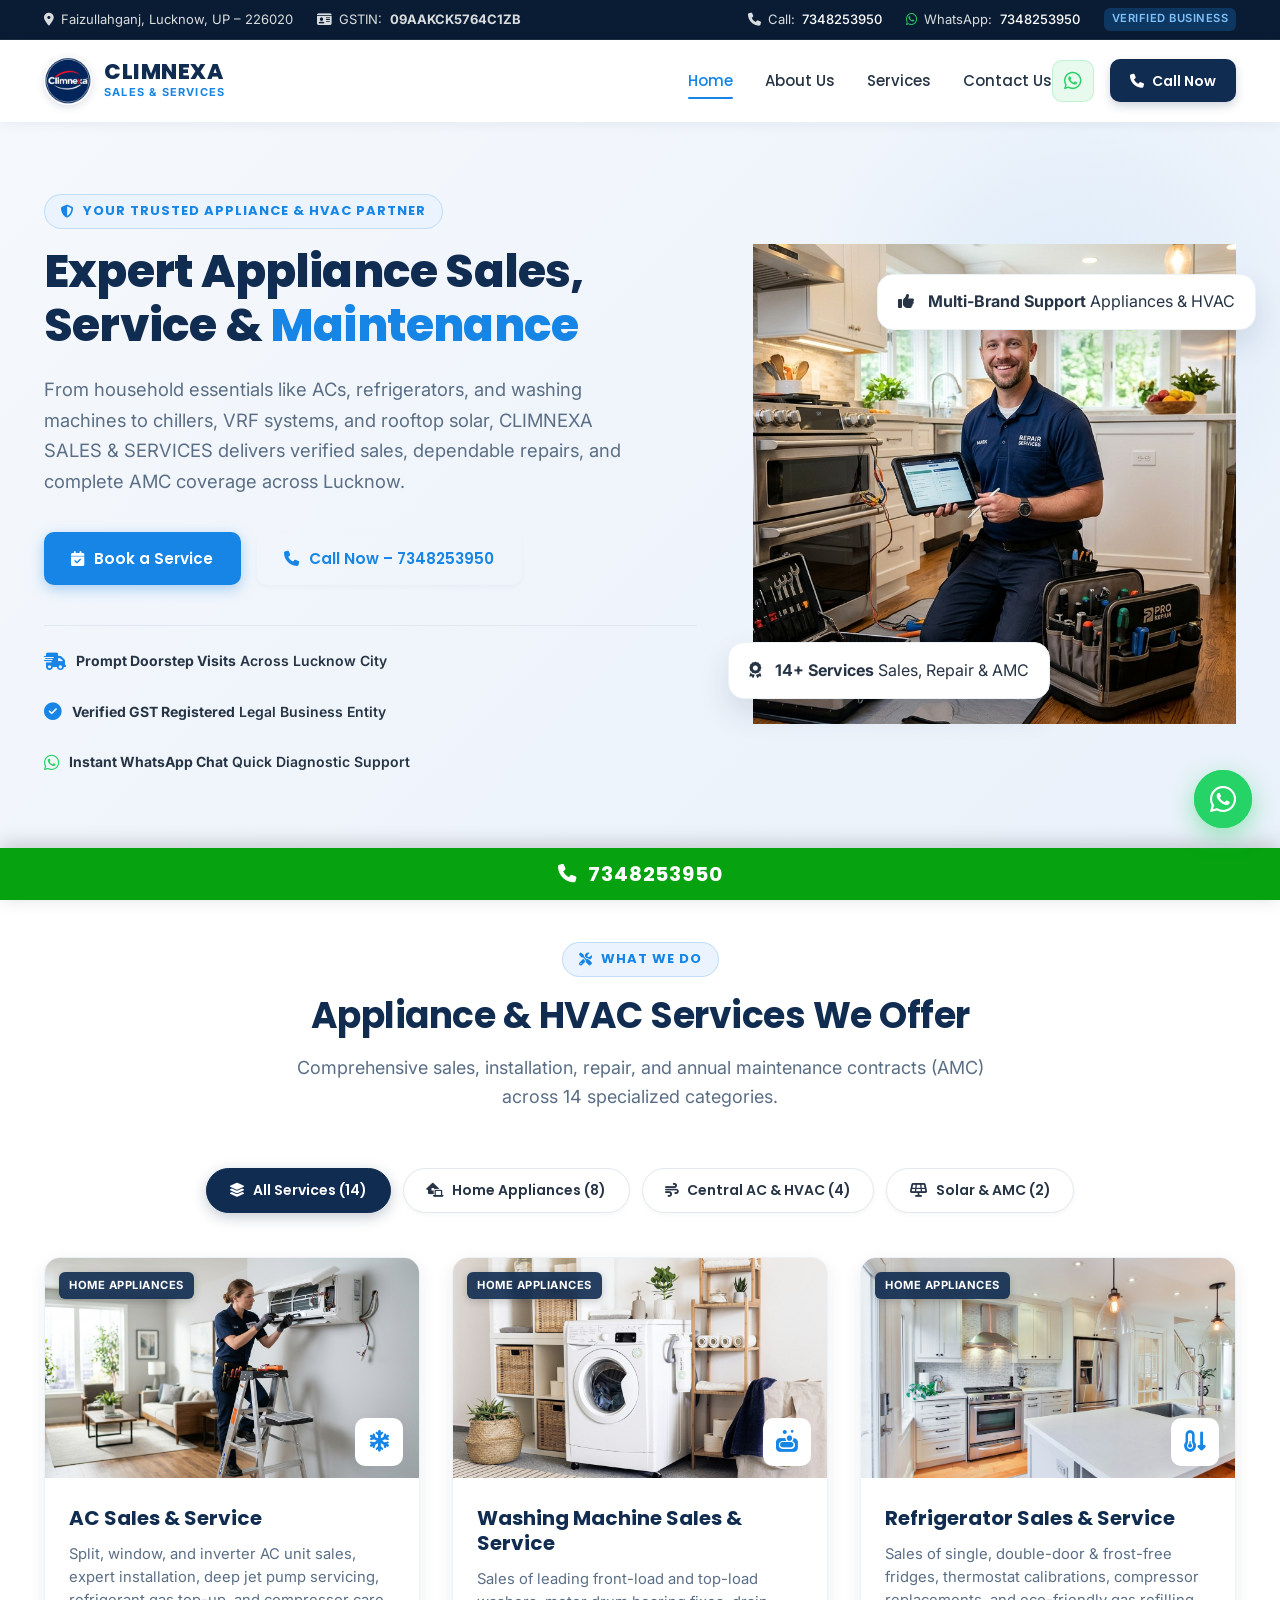
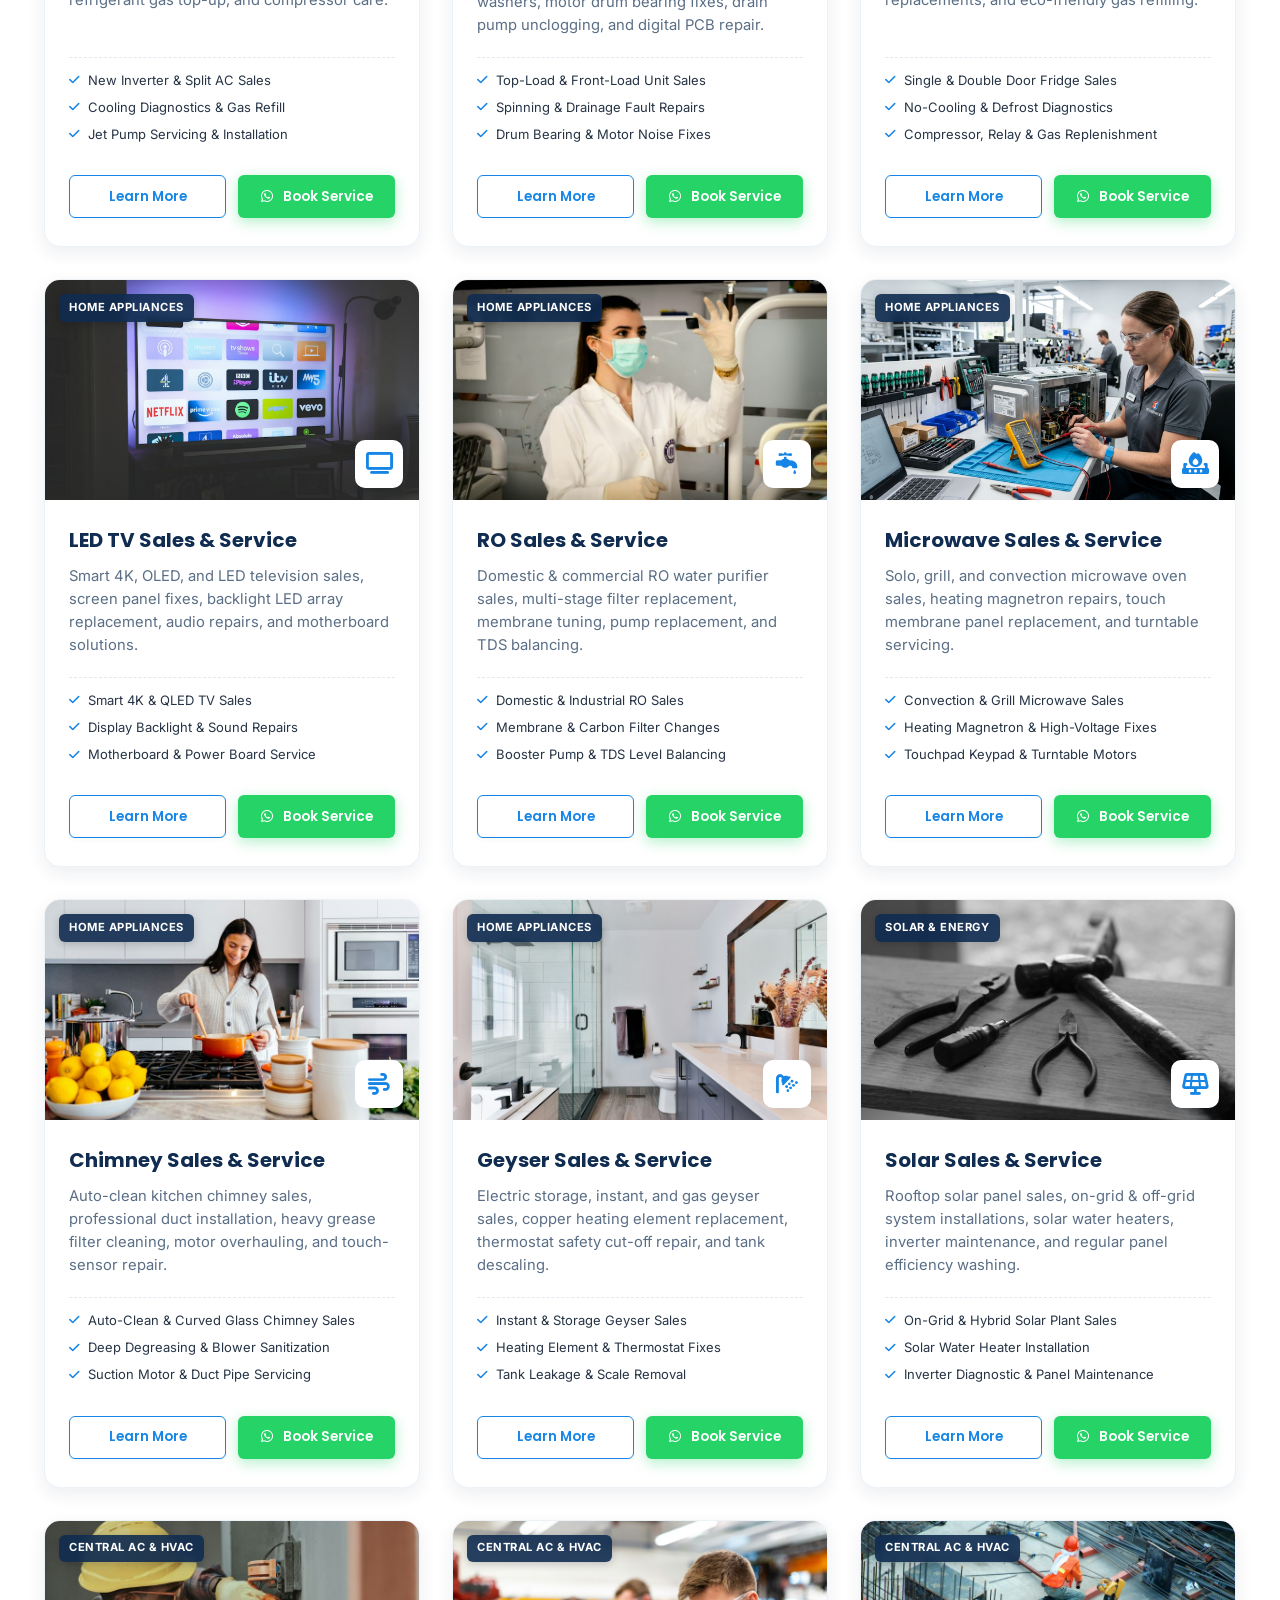
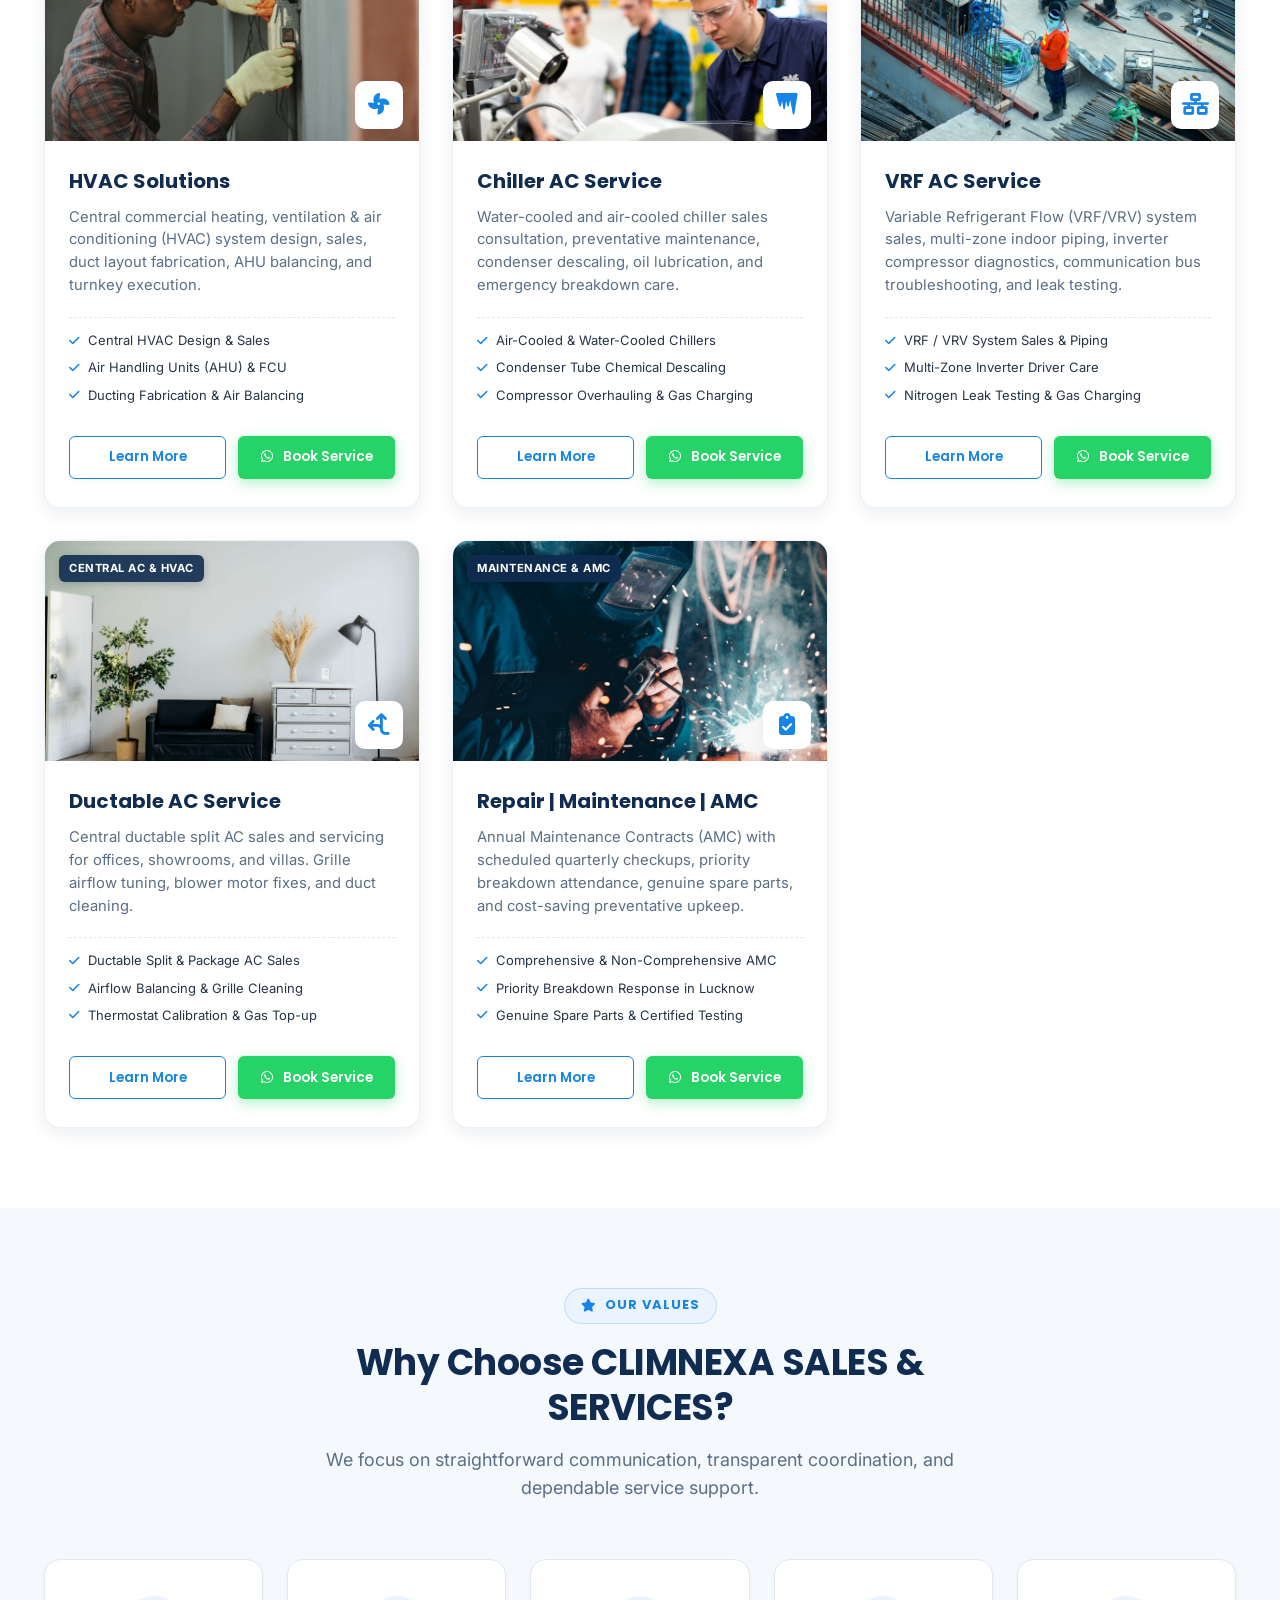
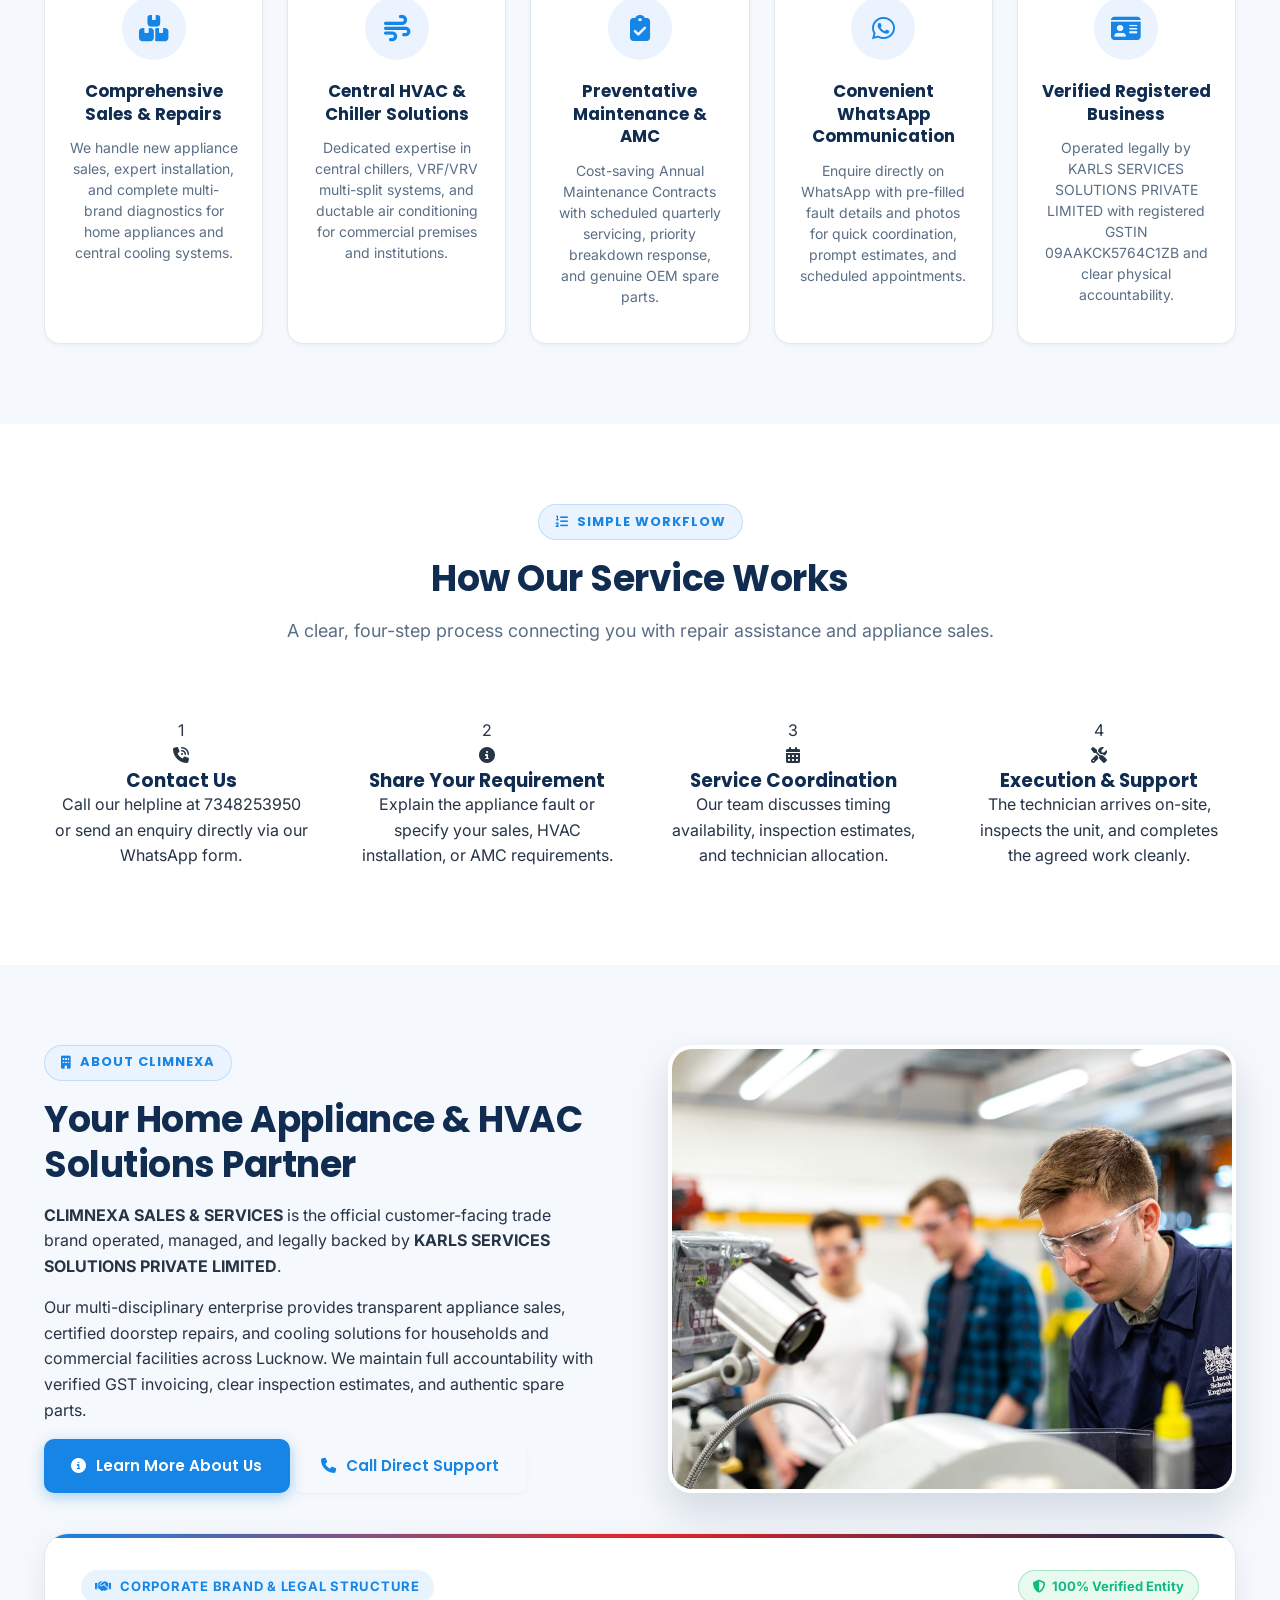
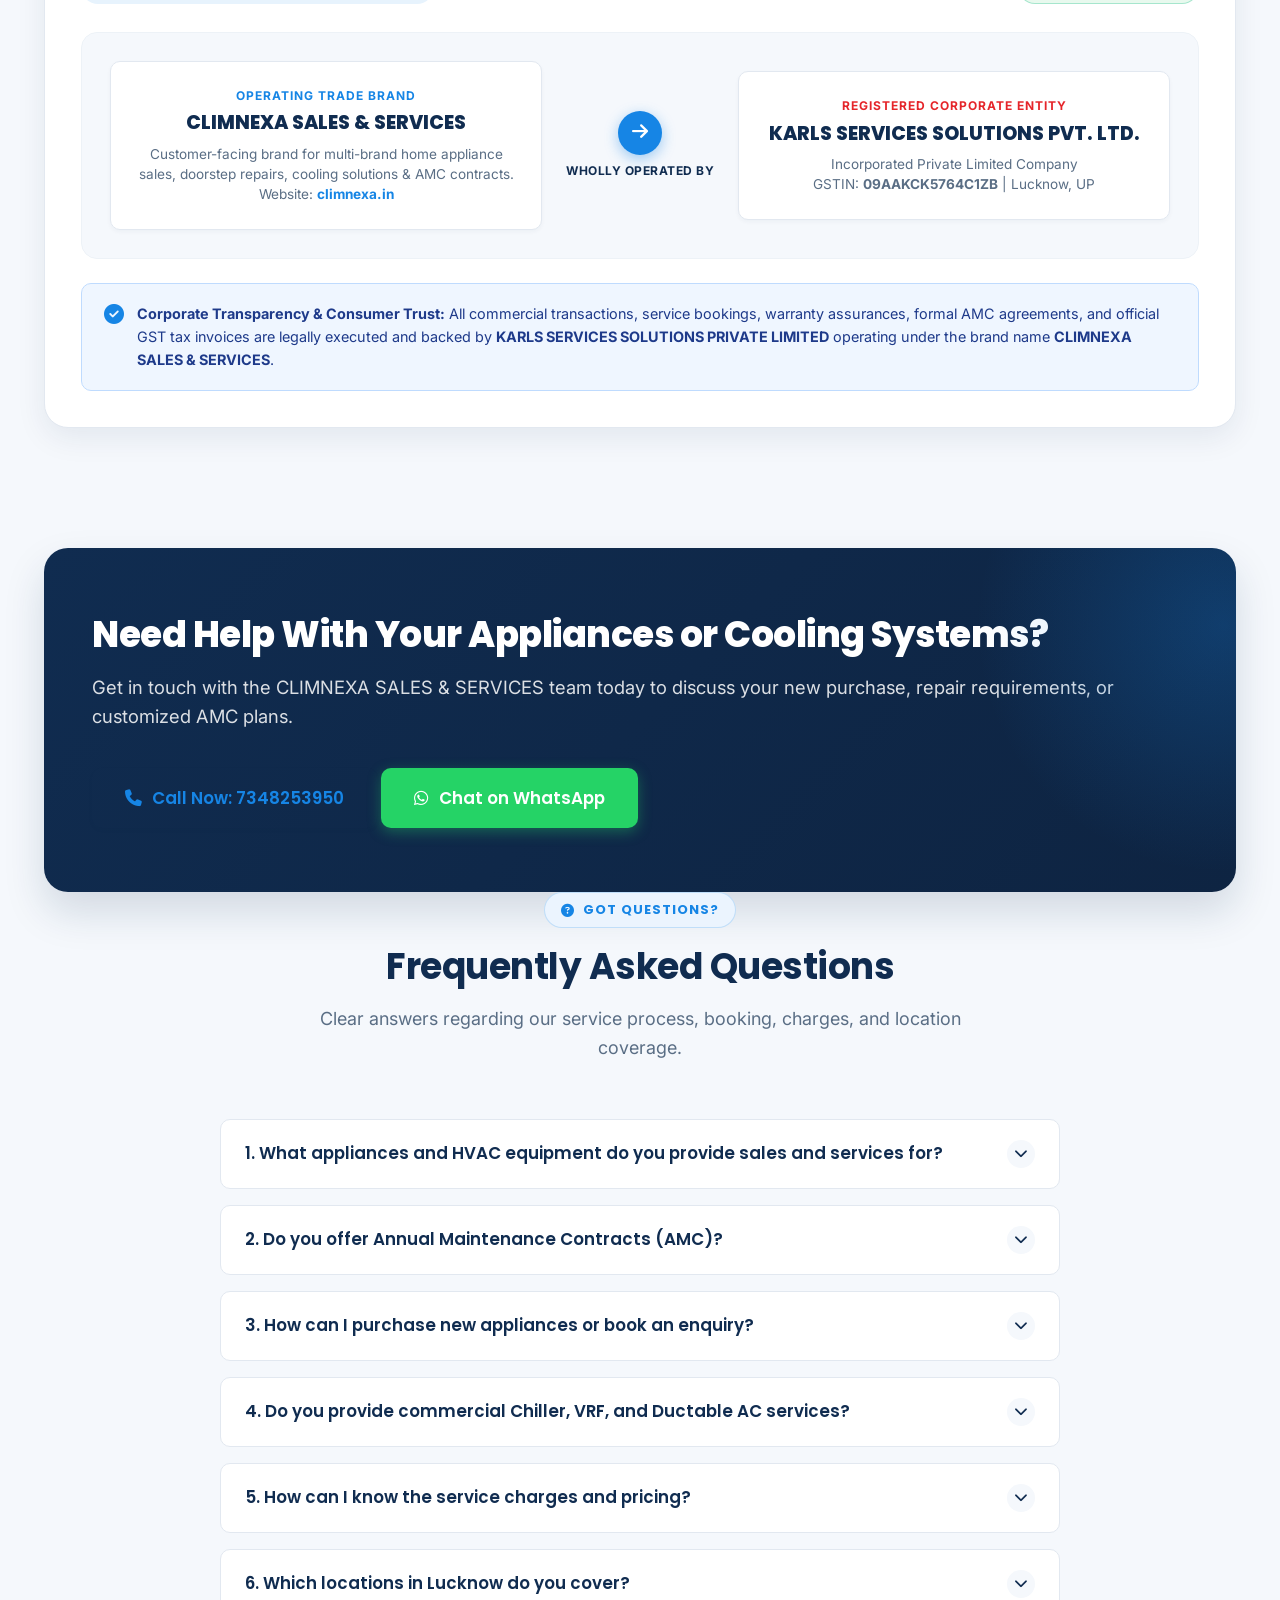
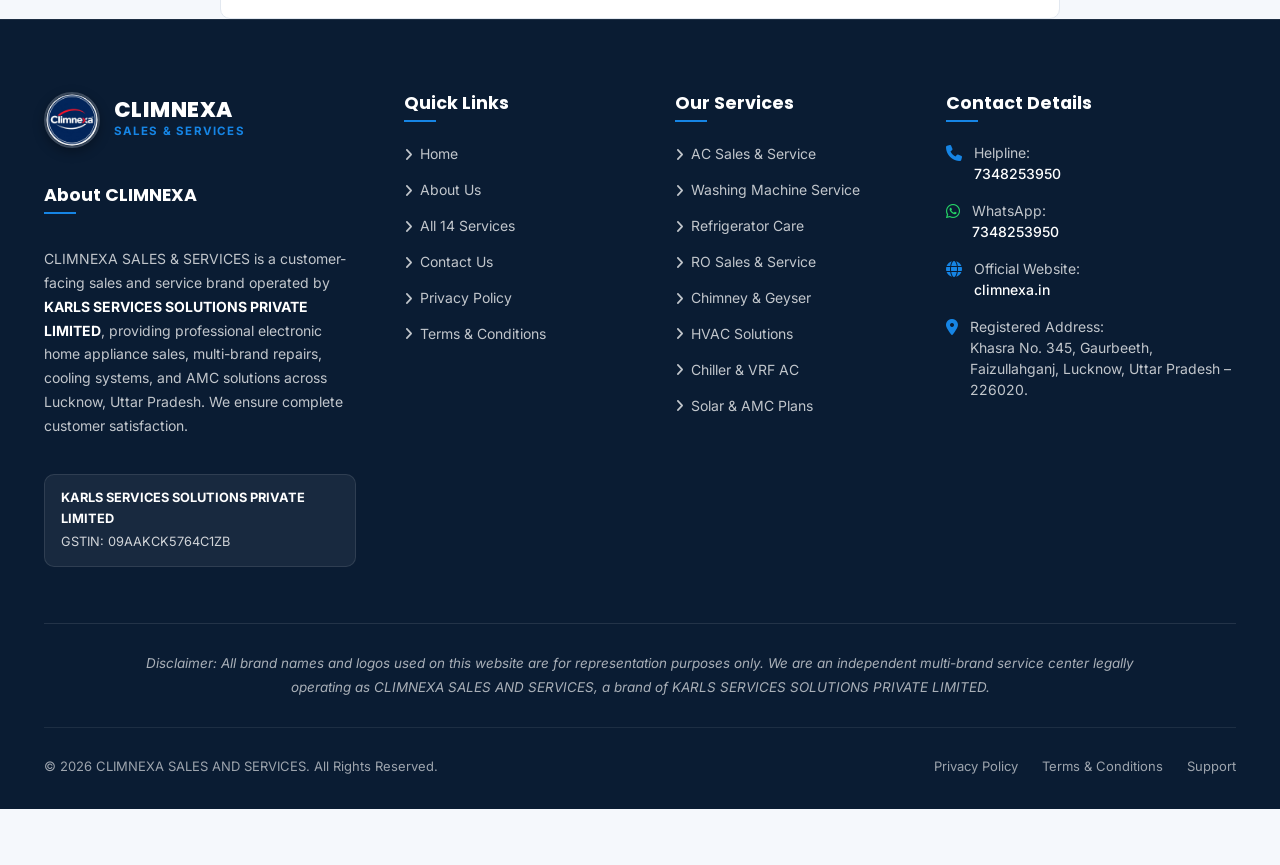
==== commit 51d2c1ba: "Add official website links to privacy policy, terms, contact cards, about table, relation cards and " ====
--- a/index.html
+++ b/index.html
@@ -3,6 +3,7 @@
 <head>
   <meta charset="UTF-8">
   <meta name="viewport" content="width=device-width, initial-scale=1.0">
+  <link rel="canonical" href="https://climnexa.in/">
   <title>CLIMNEXA SALES & SERVICES – Home Appliance Sales & Service Experts</title>
   <meta name="description" content="CLIMNEXA SALES & SERVICES provides professional sales, repair, maintenance, and AMC for home appliances, chillers, VRF, ductable AC, solar & water purifiers across Lucknow, UP.">
   <meta name="keywords" content="CLIMNEXA, Climnexa Sales and Services, appliance sales Lucknow, AC repair, Chiller AC, VRF AC, RO water purifier, Solar sales, AMC maintenance">
@@ -11,7 +12,7 @@
 
   <!-- Open Graph / Facebook -->
   <meta property="og:type" content="website">
-  <meta property="og:url" content="https://karlsservices.com/">
+  <meta property="og:url" content="https://climnexa.in/">
   <meta property="og:title" content="CLIMNEXA SALES & SERVICES – Home Appliance Sales & Service Experts">
   <meta property="og:description" content="Sales, repair, maintenance, and AMC for home appliances, chillers, VRF, ductable AC, solar & water purifiers in Lucknow.">
   <meta property="og:image" content="assets/images/climnexa-logo.png">
@@ -37,9 +38,9 @@
     "@type": "HomeAndConstructionBusiness",
     "name": "CLIMNEXA SALES & SERVICES",
     "legalName": "KARLS SERVICES SOLUTIONS PRIVATE LIMITED",
-    "url": "https://karlsservices.com/",
-    "logo": "https://karlsservices.com/assets/images/climnexa-logo.png",
-    "image": "https://karlsservices.com/assets/images/hero-technician.jpg",
+    "url": "https://climnexa.in/",
+    "logo": "https://climnexa.in/assets/images/climnexa-logo.png",
+    "image": "https://climnexa.in/assets/images/hero-technician.jpg",
     "description": "Sales, repair, maintenance, and AMC for home appliances, chillers, VRF, ductable AC, solar & water purifiers across Lucknow.",
     "telephone": "+917348253950",
     "taxID": "09AAKCK5764C1ZB",
@@ -838,7 +839,8 @@
             <span class="relation-tag">Operating Trade Brand</span>
             <h3 class="relation-name">CLIMNEXA SALES &amp; SERVICES</h3>
             <p class="relation-desc">
-              Customer-facing brand for multi-brand home appliance sales, doorstep repairs, cooling solutions &amp; AMC contracts.
+              Customer-facing brand for multi-brand home appliance sales, doorstep repairs, cooling solutions &amp; AMC contracts.<br>
+              Website: <a href="https://climnexa.in" target="_blank" rel="noopener"><strong>climnexa.in</strong></a>
             </p>
           </div>
 
@@ -944,7 +946,7 @@
           </button>
           <div class="faq-answer">
             <div class="faq-answer-inner">
-              You can call our direct customer helpline at 7348253950 or message us directly on WhatsApp with your product requirement or fault description. We will promptly discuss product availability, inspection appointments, and quotes.
+              You can explore our website at <a href="https://climnexa.in"><strong>climnexa.in</strong></a>, call our direct customer helpline at <a href="tel:+917348253950">7348253950</a>, or message us directly on WhatsApp with your product requirement or fault description. We will promptly discuss product availability, inspection appointments, and quotes.
             </div>
           </div>
         </div>
@@ -1061,6 +1063,13 @@
               </div>
             </div>
             <div class="footer-contact-item">
+              <i class="fa-solid fa-globe"></i>
+              <div>
+                <span>Official Website:</span><br>
+                <a href="https://climnexa.in">climnexa.in</a>
+              </div>
+            </div>
+            <div class="footer-contact-item">
               <i class="fa-solid fa-location-dot"></i>
               <div>
                 <span>Registered Address:</span><br>
